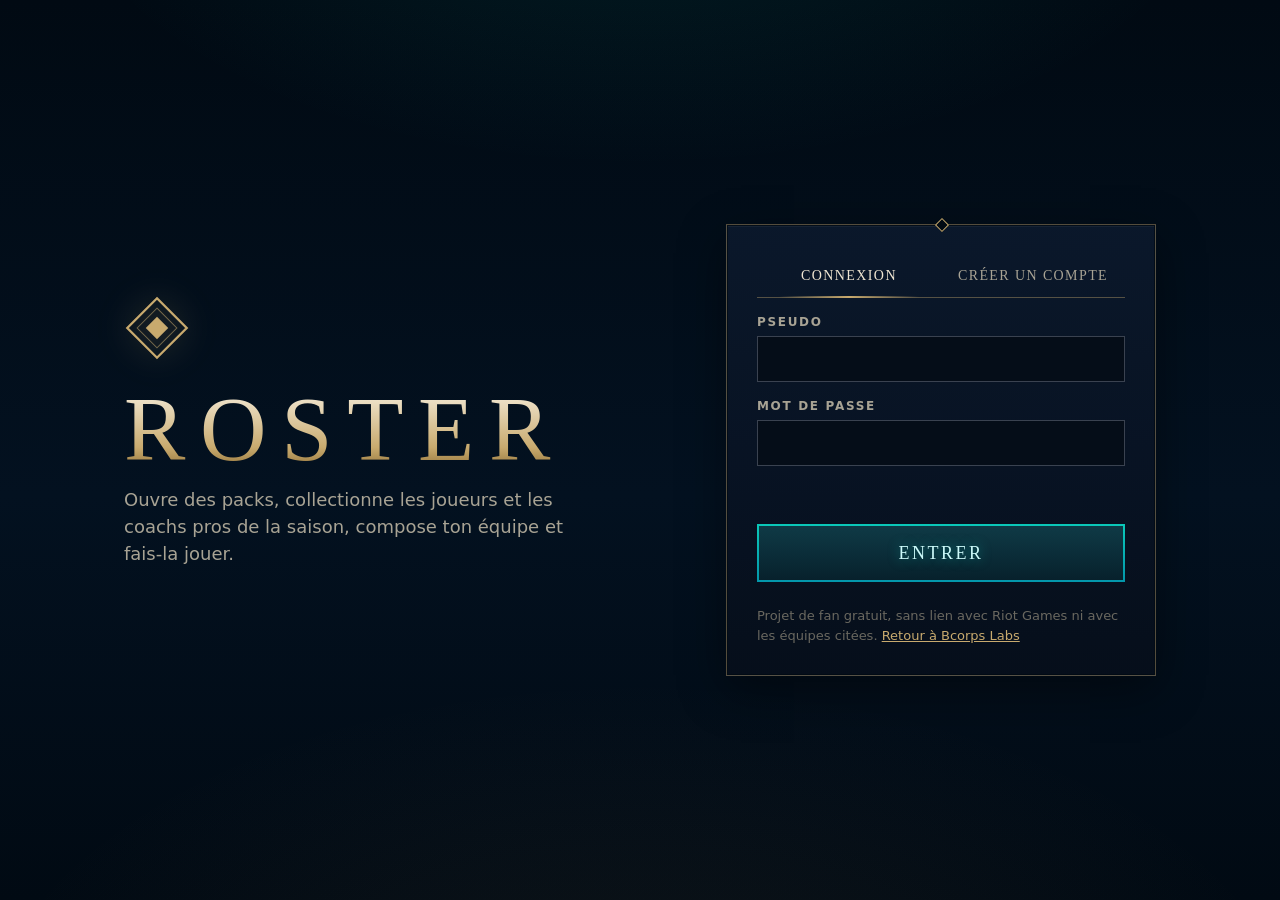
==== jeux/roster/index.html @ f1908ef1 "Roster : cartes - portraits recadrés (toutes les têtes à la même taille), blason en relief sur l'édi" ====
<!doctype html>
<html lang="fr">
<head>
<meta charset="utf-8">
<meta name="viewport" content="width=device-width, initial-scale=1, viewport-fit=cover">
<meta name="theme-color" content="#010a13">
<meta name="color-scheme" content="dark">
<!-- la page ne charge de code que depuis ce site, et ne parle qu'au serveur du jeu (même adresse que dans js/config.js) -->
<meta http-equiv="Content-Security-Policy" content="default-src 'self'; script-src 'self'; style-src 'self' 'unsafe-inline' https://fonts.googleapis.com; font-src https://fonts.gstatic.com; img-src 'self' data: https://ddragon.leagueoflegends.com https://static.wikia.nocookie.net; connect-src 'self' https://jeu-cartes.jeu-cartes-serveur.workers.dev http://127.0.0.1:8787; frame-src https://www.youtube-nocookie.com; base-uri 'none'; form-action 'none'">
<title>Roster · Bcorps Labs</title>
<meta name="description" content="Jeu de cartes e-sport : ouvre des packs, collectionne les joueurs pros de la saison et fais-les s'affronter.">
<link rel="icon" href="data:image/svg+xml,%3Csvg xmlns='http://www.w3.org/2000/svg' viewBox='0 0 100 100'%3E%3Crect width='100' height='100' fill='%23010a13'/%3E%3Cpath d='M50 9 91 50 50 91 9 50Z' fill='none' stroke='%23c8aa6e' stroke-width='6'/%3E%3Cpath d='M50 33 67 50 50 67 33 50Z' fill='%230ac8b9'/%3E%3C/svg%3E">
<link rel="apple-touch-icon" href="../../img/icon-180.png">
<link rel="preconnect" href="https://fonts.googleapis.com">
<link rel="preconnect" href="https://fonts.gstatic.com" crossorigin>
<link rel="preconnect" href="https://static.wikia.nocookie.net">
<link rel="stylesheet" href="https://fonts.googleapis.com/css2?family=Marcellus&family=Source+Sans+3:wght@400;600;700&display=swap">
<link rel="stylesheet" href="style.css">
<link rel="stylesheet" href="pack.css">
<link rel="stylesheet" href="combat.css">
<link rel="stylesheet" href="social.css">
</head>
<body class="fx">

<!-- dessins réutilisés partout : emblème, pictogrammes, silhouette des cartes sans photo -->
<svg width="0" height="0" style="position:absolute" aria-hidden="true">
  <!-- dorure du sachet de cartes (repère du dessin : 250 × 380) -->
  <defs><linearGradient id="pkGold" gradientUnits="userSpaceOnUse" x1="30" y1="40" x2="220" y2="340"><stop offset="0" stop-color="#fff3d6"/><stop offset=".3" stop-color="#d6b877"/><stop offset=".55" stop-color="#8f6c2e"/><stop offset=".78" stop-color="#cfb06c"/><stop offset="1" stop-color="#f6e7b8"/></linearGradient></defs>
  <!-- dorure du dos des cartes (repère du dessin : 100 × 140) -->
  <defs><linearGradient id="cardGold" gradientUnits="userSpaceOnUse" x1="8" y1="6" x2="92" y2="134"><stop offset="0" stop-color="#fff3d6"/><stop offset=".28" stop-color="#d6b877"/><stop offset=".52" stop-color="#8f6c2e"/><stop offset=".76" stop-color="#cfb06c"/><stop offset="1" stop-color="#f6e7b8"/></linearGradient></defs>
  <!-- full art : l'illustration du champion fétiche sculptée en bas-relief (ses parties claires ressortent, la lumière vient d'en haut à gauche) -->
  <defs><filter id="basRelief" x="0" y="0" width="100%" height="100%" color-interpolation-filters="sRGB">
    <feColorMatrix in="SourceGraphic" type="saturate" values="0" result="grey"/>
    <feColorMatrix in="SourceGraphic" type="luminanceToAlpha" result="h"/><feGaussianBlur in="h" stdDeviation="1.9" result="hb"/>
    <feDiffuseLighting in="hb" surfaceScale="8" diffuseConstant="1.2" lighting-color="#ffffff" result="lit"><feDistantLight azimuth="225" elevation="40"/></feDiffuseLighting>
    <feBlend in="lit" in2="grey" mode="multiply" result="carved"/>
    <feSpecularLighting in="hb" surfaceScale="8" specularConstant=".6" specularExponent="24" lighting-color="#ffffff" result="spec"><feDistantLight azimuth="225" elevation="40"/></feSpecularLighting>
    <feComposite in="carved" in2="spec" operator="arithmetic" k1="0" k2="1.2" k3="1" k4="-0.05"/>
  </filter></defs>
  <!-- le dos des cartes : la table du cristal, et le halo derrière lui -->
  <defs><radialGradient id="backGem" cx=".42" cy=".34" r=".8"><stop offset="0" stop-color="#ffffff"/><stop offset=".35" stop-color="#c9f6ff"/><stop offset="1" stop-color="#2f9fd6"/></radialGradient>
  <radialGradient id="backHalo"><stop offset="0" stop-color="#3fb6e6" stop-opacity=".34"/><stop offset=".45" stop-color="#2a7fc0" stop-opacity=".14"/><stop offset="1" stop-color="#2a7fc0" stop-opacity="0"/></radialGradient></defs>
  <symbol id="mark" viewBox="0 0 100 100">
    <path d="M50 5 95 50 50 95 5 50Z" fill="none" stroke="currentColor" stroke-width="3.5" stroke-linejoin="miter"/>
    <path d="M50 20 80 50 50 80 20 50Z" fill="none" stroke="currentColor" stroke-width="1.6" stroke-linejoin="miter" opacity=".55"/>
    <path d="M50 33 67 50 50 67 33 50Z" fill="currentColor" stroke="none"/>
  </symbol>
  <!-- un trophée, pour les titres mondiaux écrits sur une carte légendaire -->
  <symbol id="i-cup" viewBox="0 0 24 24"><path fill="currentColor" stroke="none" d="M7 3h10v2h3v3a4 4 0 0 1-3.6 4A5 5 0 0 1 13 14.9V18h3v3H8v-3h3v-3.1A5 5 0 0 1 7.6 12 4 4 0 0 1 4 8V5h3zm0 4H6v1a2 2 0 0 0 1.1 1.8C7 9.2 7 8.6 7 8zm10 0v1c0 .6 0 1.2-.1 1.8A2 2 0 0 0 18 8V7z"/></symbol>
  <symbol id="silhouette" viewBox="0 0 100 100">
    <circle cx="50" cy="33" r="17"/>
    <path d="M13 97c0-23 14-35 37-35s37 12 37 35"/>
  </symbol>
  <symbol id="i-pack" viewBox="0 0 24 24"><path d="M7 3h10v18H7zM7 7h10M12 10.5l2.5 2.5-2.5 2.5-2.5-2.5z"/></symbol>
  <symbol id="i-cards" viewBox="0 0 24 24"><path d="M8 4h11v15H8zM5 7v13h11"/></symbol>
  <symbol id="i-board" viewBox="0 0 24 24"><path d="M4 20v-8h5v8M9.5 20V5h5v15M15 20v-5h5v5M3 20h18"/></symbol>
  <symbol id="i-user" viewBox="0 0 24 24"><circle cx="12" cy="8" r="4"/><path d="M4 21c0-4.4 3.6-7 8-7s8 2.6 8 7"/></symbol>
  <symbol id="i-close" viewBox="0 0 24 24"><path d="M5 5l14 14M19 5L5 19"/></symbol>
  <symbol id="i-play" viewBox="0 0 24 24"><path d="M4 4l11 11M15 15l1.5 4.5M15 15l4.5 1.5M20 4L9 15M9 15l-1.5 4.5M9 15l-4.5 1.5"/></symbol>
  <symbol id="i-sound" viewBox="0 0 24 24"><path d="M4 9v6h4l5 4V5L8 9zM16.5 8.5a5 5 0 0 1 0 7M19 6a8.5 8.5 0 0 1 0 12"/></symbol>
  <symbol id="i-mute" viewBox="0 0 24 24"><path d="M4 9v6h4l5 4V5L8 9zM17 9.5l5 5M22 9.5l-5 5"/></symbol>
  <symbol id="i-pause" viewBox="0 0 24 24"><path d="M8.5 5v14M15.5 5v14"/></symbol>
  <symbol id="i-go" viewBox="0 0 24 24"><path d="M7.5 5l11 7-11 7z"/></symbol>
  <symbol id="i-coin" viewBox="0 0 24 24"><circle cx="12" cy="12" r="8.5"/><path d="M12 7.5 16.5 12 12 16.5 7.5 12z"/></symbol>
  <symbol id="i-tower" viewBox="0 0 24 24"><path d="M7 21h10M9 21V10.5L7.5 9V4.5h2.2v2h1.4v-2h1.8v2h1.4v-2h2.2V9L15 10.5V21"/></symbol>
  <symbol id="i-drake" viewBox="0 0 24 24"><path d="M12 3c.6 3.2 4.8 5.2 4.8 9.6a4.8 4.8 0 0 1-9.6 0c0-1.8.8-3.2 1.9-4.2.1 1.6.8 2.6 1.9 2.9C10.6 8.6 10.9 5.6 12 3z"/></symbol>
  <symbol id="i-baron" viewBox="0 0 24 24"><path d="M4.5 18.5h15M5.5 18.5 4 8l5 4 3-7 3 7 5-4-1.5 10.5"/></symbol>
  <!-- les larves du Néant et le Héraut de la Faille, qui précèdent le Baron dans sa fosse -->
  <symbol id="i-grubs" viewBox="0 0 24 24"><path d="M12 4.2c1.8 0 2.9 1.5 2.9 3.2s-1.1 3.2-2.9 3.2-2.9-1.5-2.9-3.2S10.2 4.2 12 4.2zM6.6 12.8c1.7 0 2.8 1.4 2.8 3.1S8.3 19 6.6 19s-2.8-1.4-2.8-3.1 1.1-3.1 2.8-3.1zM17.4 12.8c1.7 0 2.8 1.4 2.8 3.1S19.1 19 17.4 19s-2.8-1.4-2.8-3.1 1.1-3.1 2.8-3.1z"/></symbol>
  <symbol id="i-herald" viewBox="0 0 24 24"><path d="M3 12c2.6-4.6 5.7-6.6 9-6.6s6.4 2 9 6.6c-2.6 4.6-5.7 6.6-9 6.6S5.600 16.600 3 12z"/><path d="M12 8.600v6.800"/><circle cx="12" cy="12" r="3.400"/></symbol>
  <!-- sous la réaction d'un fan : un cœur, un partage -->
  <symbol id="i-heart" viewBox="0 0 24 24"><path d="M12 20 4.700 12.900a4.600 4.600 0 0 1 6.500-6.500l.8.8.8-.8a4.600 4.600 0 0 1 6.500 6.500z"/></symbol>
  <symbol id="i-repost" viewBox="0 0 24 24"><path d="M6.500 16V8.500h9M13 5.500l3 3-3 3M17.500 8v7.500h-9M11 18.500l-3-3 3-3"/></symbol>
  <!-- la musique de fond -->
  <symbol id="i-note" viewBox="0 0 24 24"><path d="M9 18V6l10-2v11.500"/><circle cx="6.700" cy="18" r="2.400"/><circle cx="16.700" cy="15.500" r="2.400"/></symbol>
  <symbol id="i-market" viewBox="0 0 24 24"><path d="M3.5 12.5V4.5h8l9 9-8 8z"/><circle cx="8" cy="9" r="1.4"/></symbol>
  <symbol id="i-friends" viewBox="0 0 24 24"><circle cx="9" cy="8.5" r="3.5"/><path d="M2.5 20.5c0-3.7 2.9-6 6.5-6s6.5 2.3 6.5 6"/><circle cx="17.2" cy="9.3" r="2.6"/><path d="M17.6 14.6c2.4.4 4 2.2 4 4.9"/></symbol>
</svg>

<div id="app"><div class="center"><div><div class="spin"></div>Chargement…</div></div></div>
<div id="toasts" aria-live="polite"></div>
<noscript><p style="padding:24px;text-align:center">Ce jeu a besoin de JavaScript pour fonctionner.</p></noscript>
<script type="module" src="js/app.js"></script>
</body>
</html>
---- jeux/roster/style.css ----
/* Roster — jeu de cartes e-sport.
   Habillage dans l'esprit de League of Legends : bleu nuit, filets dorés, turquoise « hextech », titres élégants, textes lisibles. */
:root{
  --bg:#010a13; --bg2:#04121f; --panel:#091428; --panel2:#0b1c33; --raise:#102a43;
  --ink:#f0e6d2; --mut:#a8a394; --faint:#6a6860;
  --gold:#c8aa6e; --gold-hi:#f0e6d2; --gold-lo:#785a28; --gold-mid:#c89b3c;
  --blue:#0ac8b9; --blue-hi:#cdfafa; --blue-lo:#0397ab; --blue-deep:#0a323c;
  --line:rgba(200,170,110,.16); --line2:rgba(200,170,110,.4);
  --alert:#f0566b; --ok:#3ddc97;
  --title:"Marcellus","Palatino Linotype","Book Antiqua",Georgia,serif;
  --text:"Source Sans 3","Segoe UI",system-ui,sans-serif;
  /* les cinq rangs : bronze, argent, or, hextech, prismatique */
  --t1:#b08660; --t2:#b7c3cf; --t3:#d9b45a; --t4:#27d3c4; --t5:#ffe7a8;
  --top:60px; --tabs:62px;
  color-scheme:dark;
}
@property --spin{syntax:"<angle>";inherits:false;initial-value:0deg}
*{box-sizing:border-box}
[hidden]{display:none!important}
html{background:var(--bg);-webkit-text-size-adjust:100%;overflow-x:hidden}
body{margin:0;min-height:100dvh;color:var(--ink);font:16px/1.5 var(--text);-webkit-font-smoothing:antialiased;-webkit-tap-highlight-color:transparent;
  background:
    radial-gradient(900px 480px at 50% -150px,rgba(10,200,185,.11),transparent 66%),
    radial-gradient(1100px 620px at 50% 118%,rgba(200,170,110,.07),transparent 62%),
    linear-gradient(#010a13,#031120 55%,#010a13);
  background-attachment:fixed}
svg{flex:none;fill:none;stroke:currentColor;stroke-width:1.5;stroke-linecap:round;stroke-linejoin:round}
svg.ic{width:20px;height:20px}
button,input,select{font:inherit;color:inherit}
button{cursor:pointer}
a{color:var(--gold)}
h1,h2,h3,p{margin:0}
::placeholder{color:var(--faint)}
::selection{background:rgba(10,200,185,.35)}
*{scrollbar-width:thin;scrollbar-color:rgba(200,170,110,.35) transparent}
:focus-visible{outline:1px solid var(--blue);outline-offset:3px}
.label{font:600 12px/1.2 var(--text);letter-spacing:.14em;text-transform:uppercase;color:var(--mut)}
.spacer{flex:1}
.num{font-variant-numeric:tabular-nums}

/* ---------- boutons ---------- */
.btn{display:inline-flex;align-items:center;justify-content:center;gap:10px;height:42px;padding:0 22px;border:1px solid;border-image:linear-gradient(#c8aa6e,#785a28) 1;
  background:#161b22;color:#cdbe91;font:400 14px/1 var(--title);letter-spacing:.1em;text-transform:uppercase;text-decoration:none;white-space:nowrap;
  transition:color .15s,background .15s,box-shadow .15s}
.btn:hover{color:var(--gold-hi);border-image:linear-gradient(#f0e6d2,#c8aa6e) 1;background:linear-gradient(#1e2328,#383222);box-shadow:0 0 16px rgba(200,170,110,.2)}
.btn:active{transform:translateY(1px) scale(.985)}
body.fx .btn{transition:color .15s,background .15s,box-shadow .15s,transform .12s cubic-bezier(.2,.8,.3,1.3)}
body.fx .btn.primary:not([disabled]):hover{transform:translateY(-1px)}
body.fx .btn.primary:not([disabled]):active{transform:translateY(1px) scale(.985)}
.btn.primary{border:2px solid;border-image:linear-gradient(#0ac8b9,#0397ab) 1;background:linear-gradient(#0f3a46,#07212c);color:var(--blue-hi);text-shadow:0 0 12px rgba(10,200,185,.55)}
.btn.primary:hover{border-image:linear-gradient(#cdfafa,#0ac8b9) 1;background:linear-gradient(#14505f,#0a2c3a);color:#fff;box-shadow:0 0 24px rgba(10,200,185,.4)}
.btn.big{height:58px;padding:0 44px;font-size:18px;letter-spacing:.14em}
.btn.danger:hover{border-image:linear-gradient(#f0566b,#7a1f2c) 1;color:#ffc9d1;background:linear-gradient(#1e2328,#3a1c22);box-shadow:none}
.btn[disabled]{opacity:.45;pointer-events:none}

/* ---------- panneaux : fond bleu nuit, filet doré, petit losange en haut ---------- */
.panel{position:relative;padding:24px;background:linear-gradient(180deg,rgba(11,24,44,.95),rgba(6,14,27,.95));border:1px solid var(--line2);
  box-shadow:0 14px 44px rgba(0,0,0,.4),inset 0 0 0 1px rgba(1,10,19,.85),inset 0 1px 0 1px rgba(240,230,210,.05)}
.panel::before{content:"";position:absolute;top:-5px;left:50%;width:8px;height:8px;margin-left:-4px;transform:rotate(45deg);background:var(--bg);border:1px solid var(--gold)}

/* ---------- ossature ---------- */
#app{min-height:100dvh;display:flex;flex-direction:column}
.top{position:sticky;top:0;z-index:20;display:flex;align-items:center;gap:26px;height:var(--top);padding:0 max(22px,env(safe-area-inset-left));background:rgba(1,10,19,.95)}
.top::after{content:"";position:absolute;left:0;right:0;bottom:0;height:1px;background:linear-gradient(90deg,transparent,var(--gold-lo) 18%,var(--gold) 50%,var(--gold-lo) 82%,transparent)}
.brand{display:flex;align-items:center;gap:12px;text-decoration:none;font:400 23px/1 var(--title);letter-spacing:.22em;text-transform:uppercase;
  background:linear-gradient(#f0e6d2,#c8aa6e);-webkit-background-clip:text;background-clip:text;color:transparent}
.brand svg{width:28px;height:28px;color:var(--gold)}
.brand small{align-self:flex-end;padding-bottom:3px;font:600 11px/1 var(--text);letter-spacing:.16em;color:var(--faint);-webkit-text-fill-color:var(--faint)}
.nav{display:flex;gap:2px}
.nav a,.tabs a{position:relative;display:flex;align-items:center;gap:8px;color:var(--mut);text-decoration:none;font:400 15px/1 var(--title);letter-spacing:.1em;text-transform:uppercase;transition:color .15s}
.nav a{height:var(--top);padding:0 16px}
.nav a:hover{color:var(--gold-hi)}
.nav a.on{color:var(--gold-hi)}
.nav a.on::after{content:"";position:absolute;left:50%;bottom:-4px;width:8px;height:8px;margin-left:-4px;transform:rotate(45deg);background:var(--gold);box-shadow:0 0 10px var(--gold);z-index:1}
/* les menus vivent un peu : un filet se déploie sous l'onglet qu'on survole, le losange de l'onglet choisi vient s'y poser */
.nav a::before{content:"";position:absolute;left:16px;right:16px;bottom:17px;height:1px;background:linear-gradient(90deg,transparent,var(--gold),transparent);opacity:0;transform:scaleX(.2);transition:transform .28s cubic-bezier(.2,.75,.25,1),opacity .28s}
.nav a:hover::before,.nav a.on::before{opacity:.75;transform:none}
@keyframes navDot{from{opacity:0;transform:translateY(-9px) rotate(45deg) scale(.3)}}
body.fx .nav a.on::after{animation:navDot .36s cubic-bezier(.2,.8,.3,1.25)}
/* le passage d'une page à l'autre : l'ancienne s'efface, les blocs de la nouvelle arrivent l'un après l'autre, du côté de son onglet */
@keyframes pageOut{to{opacity:0}}
@keyframes pageIn{from{opacity:0;transform:translate3d(calc(var(--dir,0) * 30px),8px,0)}}
body.fx .main.page-out{animation:pageOut .12s ease-in forwards}
body.fx .main.page-in>*{animation:pageIn .44s cubic-bezier(.2,.75,.25,1) backwards}
body.fx .main.page-in>*:nth-child(2){animation-delay:.05s}
body.fx .main.page-in>*:nth-child(3){animation-delay:.1s}
body.fx .main.page-in>*:nth-child(4){animation-delay:.15s}
body.fx .main.page-in>*:nth-child(n+5){animation-delay:.2s}
/* le bouton de la musique de fond : barré quand elle est coupée */
.tune{position:relative;display:grid;place-items:center;width:34px;height:34px;margin:0 -8px;padding:0;border:0;background:none;color:var(--gold);cursor:pointer}
.tune:hover{color:var(--gold-hi)}
.tune svg{width:19px;height:19px}
.tune.off{color:var(--faint)}
.tune.off::after{content:"";position:absolute;left:7px;right:7px;top:50%;height:1.5px;background:currentColor;transform:rotate(-38deg)}
.tune.open{color:var(--gold-hi)}
/* le réglage du son : un petit panneau, deux curseurs (musique, effets) */
.vol{position:fixed;z-index:200;display:grid;gap:16px;padding:16px 16px 18px;border:1px solid var(--gold-lo);background:linear-gradient(#0b1626,#060d18);box-shadow:0 14px 40px rgba(0,0,0,.7);animation:fade .15s}
.vol-row{display:grid;grid-template-columns:30px 1fr auto;align-items:center;gap:4px 10px}
.vol-row>button{display:grid;place-items:center;width:30px;height:30px;padding:0;border:1px solid var(--line2);background:#050d18;color:var(--gold);cursor:pointer}
.vol-row>button:hover{color:var(--gold-hi);border-color:var(--gold-lo)}
.vol-row>button svg{width:17px;height:17px}
.vol-row>span{font:600 12.5px/1 var(--text);letter-spacing:.12em;text-transform:uppercase;color:var(--ink)}
.vol-row>output{min-width:44px;text-align:right;font:600 13px/1 var(--text);color:var(--gold-hi);font-variant-numeric:tabular-nums}
.vol-row>input{grid-column:1/-1;width:100%;height:26px;margin:0;background:none;cursor:pointer;-webkit-appearance:none;appearance:none;touch-action:pan-y}
.vol-row>input::-webkit-slider-runnable-track{height:4px;background:linear-gradient(90deg,var(--gold) var(--v,50%),#26303f var(--v,50%))}
.vol-row>input::-moz-range-track{height:4px;background:linear-gradient(90deg,var(--gold) var(--v,50%),#26303f var(--v,50%))}
.vol-row>input::-webkit-slider-thumb{-webkit-appearance:none;width:16px;height:16px;margin-top:-6px;border:1px solid var(--gold-hi);background:#0b1626;transform:rotate(45deg);box-shadow:0 0 10px rgba(200,170,110,.45)}
.vol-row>input::-moz-range-thumb{width:14px;height:14px;border:1px solid var(--gold-hi);border-radius:0;background:#0b1626;transform:rotate(45deg);box-shadow:0 0 10px rgba(200,170,110,.45)}
.vol-row>input:focus-visible{outline:1px solid var(--blue);outline-offset:3px}
.vol-row.off>span,.vol-row.off>output{color:var(--faint)}
.vol-row.off>button{color:var(--faint)}
.vol-row.off>input{opacity:.45}
.who{display:flex;align-items:center;gap:9px;color:var(--mut);text-decoration:none;font:600 15px/1 var(--text)}
.who svg{color:var(--gold)}
.who:hover{color:var(--gold-hi)}
.main{flex:1;width:100%;max-width:1200px;margin:0 auto;padding:34px 24px 70px;overflow-x:clip}
.tabs{display:none}
.eyebrow{font:600 13px/1.2 var(--text);letter-spacing:.18em;text-transform:uppercase;color:var(--blue)}
.h1{font:400 38px/1.1 var(--title);letter-spacing:.05em;text-transform:uppercase;color:var(--gold-hi)}
.h2{display:flex;align-items:center;gap:14px;margin:0 0 18px;font:400 16px/1 var(--title);letter-spacing:.16em;text-transform:uppercase;color:var(--gold)}
.h2::before{content:"";width:7px;height:7px;transform:rotate(45deg);background:var(--gold);flex:none}
.h2::after{content:"";flex:1;height:1px;background:linear-gradient(90deg,var(--line2),transparent)}
.lead{color:var(--mut);font-size:17px}
.center{display:grid;place-items:center;min-height:60dvh;text-align:center;color:var(--mut)}
.spin{width:38px;height:38px;margin:0 auto 16px;border:2px solid var(--line2);border-top-color:var(--gold);border-radius:50%;animation:turn .9s linear infinite}
@keyframes turn{to{transform:rotate(360deg)}}

/* ---------- la carte ---------- */
/* Une vraie carte à collectionner. Sa silhouette est un blason (coins du haut coupés, pointe en bas) ; son cadre, un métal épais doublé
   d'un filet et renforcé aux angles ; la note pend d'un fanion ; le joueur se tient devant l'illustration de son champion fétiche,
   teintée à la couleur de son rang ; son nom est gravé sur un bandeau.
   Les formes sont des masques (de petits dessins vectoriels), les matières des dégradés à la couleur du rang :
   --tc (la teinte), --hi (le reflet), --lo (l'ombre).
   Tout est dessiné en « cqw » (centièmes de la largeur de la carte) : la même carte sert de 60 à 400 pixels de large. */
.card{--tc:var(--t1);--hi:#f0d2b0;--lo:#4f3826;--flip:.7s;position:relative;width:var(--w,200px);aspect-ratio:5/7;flex:none;container-type:inline-size;perspective:1100px;
  -webkit-user-select:none;user-select:none;
  /* la silhouette ; le cadre (anneau de métal, filet intérieur, renforts des angles, clé de la pointe) ; la gorge sombre entre les deux */
  --shape:url("data:image/svg+xml,%3Csvg xmlns='http://www.w3.org/2000/svg' viewBox='0 0 100 140' preserveAspectRatio='none'%3E%3Cpath d='M8 0H92L100 8V131L50 140 0 131V8Z'/%3E%3C/svg%3E");
  --frame:url("data:image/svg+xml,%3Csvg xmlns='http://www.w3.org/2000/svg' viewBox='0 0 100 140' preserveAspectRatio='none'%3E%3Cg fill-rule='evenodd'%3E%3Cpath d='M8 0H92L100 8V131L50 140 0 131V8Z M8.29 .7H91.71L99.3 8.29V130.41L50 139.29 .7 130.41V8.29Z'/%3E%3Cpath fill-opacity='.8' d='M8.29 .7H91.71L99.3 8.29V130.41L50 139.29 .7 130.41V8.29Z M8.79 1.9H91.21L98.1 8.79V129.41L50 138.07 1.9 129.41V8.79Z'/%3E%3Cpath fill-opacity='.52' d='M8.79 1.9H91.21L98.1 8.79V129.41L50 138.07 1.9 129.41V8.79Z M9.08 2.6H90.92L97.4 9.08V128.83L50 137.36 2.6 128.83V9.08Z'/%3E%3Cpath fill-opacity='.9' d='M9.53 3.7H90.47L96.3 9.53V127.91L50 136.24 3.7 127.91V9.53Z M9.74 4.2H90.26L95.8 9.74V127.49L50 135.73 4.2 127.49V9.74Z'/%3E%3C/g%3E%3Cpath d='M2.6 9.08 9.08 2.6H15.5L2.6 15.5Z M97.4 9.08 90.92 2.6H84.5L97.4 15.5Z M50 127.2 54.6 132 50 136.8 45.4 132Z M2.6 66H4.6V76H2.6Z M95.4 66H97.4V76H95.4Z'/%3E%3C/svg%3E");
  --groove:url("data:image/svg+xml,%3Csvg xmlns='http://www.w3.org/2000/svg' viewBox='0 0 100 140' preserveAspectRatio='none'%3E%3Cpath fill-rule='evenodd' d='M9.08 2.6H90.92L97.4 9.08V128.83L50 137.36 2.6 128.83V9.08Z M9.53 3.7H90.47L96.3 9.53V127.91L50 136.24 3.7 127.91V9.53Z'/%3E%3C/svg%3E");
  --hex:url("data:image/svg+xml,%3Csvg xmlns='http://www.w3.org/2000/svg' viewBox='0 0 17.32 30'%3E%3Cpath d='M8.66 0 17.32 5v10L8.66 20 0 15V5zM8.66 20v10' fill='none' stroke='%23fff' stroke-opacity='.55' stroke-width='.45'/%3E%3C/svg%3E")}
.card.t2{--tc:var(--t2);--hi:#f4f8fb;--lo:#4d5863}
.card.t3{--tc:var(--t3);--hi:#fff0c2;--lo:#7a561a}
.card.t4{--tc:var(--t4);--hi:#d6fffa;--lo:#0a5563}
.card.t5{--tc:var(--t5);--hi:#ffffff;--lo:#3fbfdd}
.card-in{position:absolute;inset:0;transform-style:preserve-3d;transition:transform var(--flip) cubic-bezier(.2,.75,.2,1)}
.card.is-back .card-in{transform:rotateY(180deg)}
.card-face{position:absolute;inset:0;overflow:hidden;backface-visibility:hidden;-webkit-backface-visibility:hidden;background:#060d18;
  -webkit-mask:var(--shape) center/100% 100% no-repeat;mask:var(--shape) center/100% 100% no-repeat;
  /* à mi-retournement, la face qui ne doit plus se voir est masquée pour de bon (certains navigateurs montrent sinon l'envers) */
  transition:visibility 0s calc(var(--flip) / 2)}
.card.is-back .card-front,.card:not(.is-back) .card-back{visibility:hidden}
.card-back{transform:rotateY(180deg)}
/* le décor : une nuit teintée par le rang, deux faisceaux de scène qui se croisent, une lueur d'horizon derrière les épaules */
.card-bg{position:absolute;inset:0;background:
  linear-gradient(113deg,rgba(0,0,0,0) 31%,color-mix(in srgb,var(--tc) 17%,transparent) 43%,rgba(0,0,0,0) 56%),
  linear-gradient(-113deg,rgba(0,0,0,0) 26%,color-mix(in srgb,var(--tc) 13%,transparent) 40%,rgba(0,0,0,0) 54%),
  radial-gradient(100% 30% at 56% 60%,color-mix(in srgb,var(--tc) 32%,transparent),rgba(0,0,0,0) 74%),
  linear-gradient(180deg,color-mix(in srgb,var(--tc) 26%,#0a1220) 0%,#0a1524 40%,#050b15 100%)}
/* une maille hexagonale, à peine visible, qui se perd vers les bords */
.card-bg::after{content:"";position:absolute;inset:0;opacity:.5;background:var(--hex) 0 0/12cqw 20.78cqw;
  -webkit-mask-image:radial-gradient(90% 62% at 58% 30%,#000 0,rgba(0,0,0,0) 80%);mask-image:radial-gradient(90% 62% at 58% 30%,#000 0,rgba(0,0,0,0) 80%)}
/* l'illustration du champion fétiche du joueur : en monochrome, elle prend la teinte du décor */
.card-art{position:absolute;top:0;left:0;width:100%;height:72%;object-fit:cover;object-position:50% 14%;opacity:.5;filter:grayscale(1) contrast(1.2);mix-blend-mode:luminosity;
  -webkit-mask-image:linear-gradient(to bottom,#000 52%,rgba(0,0,0,0) 97%);mask-image:linear-gradient(to bottom,#000 52%,rgba(0,0,0,0) 97%)}
/* le sigle de l'équipe, en grand et en creux (seulement quand il n'y a pas d'illustration : les coachs) */
.card-wm{position:absolute;top:17%;left:8%;right:-8%;text-align:center;font:400 42cqw/1 var(--title);letter-spacing:-.02em;color:transparent;-webkit-text-stroke:.3cqw color-mix(in srgb,var(--tc) 34%,transparent);white-space:nowrap;pointer-events:none}
.card-art~.card-wm{display:none}
/* le joueur : un liseré de lumière à la couleur du rang, et son ombre portée sur le décor */
.card-photo{position:absolute;top:3.2%;left:9%;width:100%;height:64%;object-fit:cover;object-position:50% 0;
  filter:drop-shadow(0 0 1.3cqw color-mix(in srgb,var(--tc) 42%,transparent)) drop-shadow(-1.4cqw 1.8cqw 2.2cqw rgba(0,0,0,.5));
  -webkit-mask-image:linear-gradient(to bottom,#000 72%,rgba(0,0,0,0) 99%);mask-image:linear-gradient(to bottom,#000 72%,rgba(0,0,0,0) 99%)}
.card-ph{position:absolute;top:11%;left:21%;width:74%;height:54%;color:var(--tc);opacity:.34;stroke-width:1.2}
/* Le portrait est posé dans un cadre qui couvre la carte. Quand on connaît son cadrage (frames.js), il y prend la place et la taille qui
   donnent à toutes les têtes la même largeur, et se fond en bas là où l'habillage le prévoit (--f0, --f1 : parts de la hauteur). */
.card-pic{position:absolute;inset:0;pointer-events:none}
.card-pic.framed{overflow:hidden;-webkit-mask-image:linear-gradient(to bottom,#000 var(--f0),rgba(0,0,0,0) var(--f1));mask-image:linear-gradient(to bottom,#000 var(--f0),rgba(0,0,0,0) var(--f1))}
.card .card-pic.framed .card-photo{object-fit:fill;-webkit-mask-image:none;mask-image:none}
/* des épaules coupées net par le bord de la photo, quand ce bord tombe dans la carte : il se fond */
.card .card-pic.framed .card-photo.fl{-webkit-mask-image:linear-gradient(to right,rgba(0,0,0,0) 0,#000 16%);mask-image:linear-gradient(to right,rgba(0,0,0,0) 0,#000 16%)}
.card .card-pic.framed .card-photo.fr{-webkit-mask-image:linear-gradient(to left,rgba(0,0,0,0) 0,#000 16%);mask-image:linear-gradient(to left,rgba(0,0,0,0) 0,#000 16%)}
.card .card-pic.framed .card-photo.fl.fr{-webkit-mask-image:linear-gradient(to right,rgba(0,0,0,0) 0,#000 16%,#000 84%,rgba(0,0,0,0) 100%);mask-image:linear-gradient(to right,rgba(0,0,0,0) 0,#000 16%,#000 84%,rgba(0,0,0,0) 100%)}
/* le bas de la carte s'assombrit pour porter le nom ; les bords se referment en vignette */
.card-shade{position:absolute;inset:0;background:
  linear-gradient(to top,#050b15 0,#050b15 31%,rgba(5,11,21,.88) 38%,rgba(5,11,21,.36) 47%,rgba(5,11,21,0) 57%),
  radial-gradient(125% 92% at 52% 38%,rgba(0,0,0,0) 56%,rgba(2,5,10,.6) 100%)}
/* le fanion : la note, le poste, le drapeau et la ligue, sur une bannière qui pend du cadre */
.card-side{position:absolute;z-index:1;top:3.4cqw;left:6.6cqw;width:20cqw;padding:3.4cqw 0 6.6cqw;display:flex;flex-direction:column;align-items:center;gap:1.6cqw}
.card-side::before,.card-side::after{content:"";position:absolute;z-index:-1;inset:0;clip-path:polygon(0 0,100% 0,100% calc(100% - 5.2cqw),50% 100%,0 calc(100% - 5.2cqw))}
.card-side::before{z-index:-2;inset:0 -.42cqw -.56cqw;background:linear-gradient(180deg,var(--tc),var(--lo) 55%,var(--tc))}
.card-side::after{background:linear-gradient(180deg,rgba(3,8,16,.95),rgba(4,10,20,.8))}
.card-ovr{font:400 19cqw/.88 var(--title);background:linear-gradient(var(--hi),var(--tc) 78%);-webkit-background-clip:text;background-clip:text;color:transparent;
  filter:drop-shadow(0 .5cqw 1.2cqw rgba(0,0,0,.75))}
.card-role{font:700 5cqw/1 var(--text);letter-spacing:.1em;color:var(--ink);text-shadow:0 .4cqw 1cqw #000}
.card-side i{width:10cqw;height:.3cqw;background:linear-gradient(90deg,transparent,var(--tc),transparent)}
.card-flag{display:block;width:11.2cqw;height:8.4cqw;object-fit:cover;box-shadow:0 0 0 .35cqw rgba(240,230,210,.35),0 .6cqw 1.8cqw rgba(0,0,0,.6)}
.card-league{font:700 4cqw/1 var(--text);letter-spacing:.1em;color:var(--tc);text-shadow:0 .4cqw 1cqw #000}
/* le logo du club, sous le drapeau (un fin halo clair garde lisibles les logos sombres) */
.card-club{display:block;width:11.6cqw;height:11.6cqw;object-fit:contain;filter:drop-shadow(0 0 .35cqw rgba(240,236,224,.5)) drop-shadow(0 .5cqw 1.2cqw rgba(0,0,0,.7))}
.card.missing .card-club{filter:grayscale(1) brightness(.7)}
/* Un blason en relief, en grand, derrière le joueur : la silhouette du logo (un masque) frappée dans le métal de la carte — un dégradé
   éclairé d'en haut à gauche, une arête claire d'un côté et une ombre de l'autre, un reflet qui suit la lumière (--hx, --hy).
   Édition KC : le blason de la Karmine, dans ses bleus. Full art d'un coach : celui de son équipe, à la couleur de son rang. */
.card-crest{position:absolute;top:3%;left:9%;width:82%;aspect-ratio:1;pointer-events:none;opacity:.9;
  transform:translate(calc((var(--hx) - 50%) * -.08),calc((var(--hy) - 50%) * -.05));
  filter:drop-shadow(-.4cqw -.45cqw .12cqw color-mix(in srgb,var(--hi) 80%,transparent)) drop-shadow(.6cqw .8cqw .5cqw rgba(1,4,14,.92)) drop-shadow(0 0 3.4cqw color-mix(in srgb,var(--tc) 50%,transparent))}
.card-crest::before,.card-crest::after{content:"";position:absolute;inset:0;-webkit-mask:var(--logo) center/contain no-repeat;mask:var(--logo) center/contain no-repeat}
.card-crest::before{background:linear-gradient(140deg,color-mix(in srgb,var(--tc) 78%,var(--hi)) 0%,color-mix(in srgb,var(--tc) 62%,var(--lo)) 24%,var(--lo) 52%,color-mix(in srgb,var(--lo) 72%,#01040e) 78%,color-mix(in srgb,var(--tc) 40%,var(--lo)) 100%)}
.card-crest::after{mix-blend-mode:screen;background:radial-gradient(circle at var(--hx) var(--hy),rgba(255,255,255,.9) 0,rgba(255,255,255,.32) 16%,rgba(255,255,255,0) 42%)}
.card.missing .card-crest{opacity:.3}
/* le logo d'une équipe, à côté de son nom (classeur, adversaires, match) */
.logo{flex:none;display:block;object-fit:contain;filter:drop-shadow(0 0 1px rgba(240,236,224,.45))}
.ros-name .logo{align-self:center;width:34px;height:34px}
/* le bandeau du nom, entre deux filets de métal ; dessous, l'équipe et les six statistiques */
.card-plate{position:absolute;left:0;right:0;bottom:0;padding:0 7cqw 14.2cqw;text-align:center}
.card-name{position:relative;margin:0 -2.4cqw;padding:1.9cqw 0 1.3cqw;font:400 min(11cqw,calc(82cqw / (var(--n) * .7)))/1.08 var(--title);letter-spacing:.05em;text-transform:uppercase;color:var(--gold-hi);white-space:nowrap;text-shadow:0 .5cqw 2cqw #000;
  background:linear-gradient(90deg,rgba(4,9,18,0),rgba(4,9,18,.84) 14%,rgba(4,9,18,.84) 86%,rgba(4,9,18,0))}
.card-name::before,.card-name::after{content:"";position:absolute;left:0;right:0;height:.34cqw;background:linear-gradient(90deg,rgba(0,0,0,0),var(--tc) 16%,var(--hi) 50%,var(--tc) 84%,rgba(0,0,0,0))}
.card-name::before{top:0}
.card-name::after{bottom:0}
.card-team{position:relative;margin-top:1.5cqw;padding-bottom:3.1cqw;font:600 4cqw/1.2 var(--text);letter-spacing:.14em;text-transform:uppercase;color:var(--tc);white-space:nowrap;overflow:hidden;text-overflow:ellipsis}
.card-team::before{content:"";position:absolute;left:10%;right:10%;bottom:1cqw;height:.3cqw;background:linear-gradient(90deg,transparent,color-mix(in srgb,var(--tc) 70%,transparent) 30%,color-mix(in srgb,var(--tc) 70%,transparent) 70%,transparent)}
.card-team::after{content:"";position:absolute;left:50%;bottom:0;width:2.2cqw;height:2.2cqw;margin-left:-1.1cqw;transform:rotate(45deg);background:var(--tc)}
.card-stats{display:grid;grid-template-columns:repeat(3,1fr);gap:1.6cqw 0;margin:0;padding:0;list-style:none}
.card-stats li{position:relative;display:flex;align-items:baseline;justify-content:center;gap:1.3cqw}
.card-stats li:not(:nth-child(3n+1))::before{content:"";position:absolute;left:0;top:12%;bottom:12%;width:.22cqw;background:color-mix(in srgb,var(--tc) 30%,transparent)}
.card-stats b{font:700 7cqw/1 var(--text);color:var(--ink);font-variant-numeric:tabular-nums}
.card-stats span{font:600 3.4cqw/1 var(--text);letter-spacing:.07em;color:#8f96a3}
/* le vernis : un reflet léger en haut à gauche sur toutes les cartes ; un trait de lumière pour les belles, des couleurs changeantes pour les MVP */
.card-holo{position:absolute;inset:0;pointer-events:none;mix-blend-mode:screen;opacity:.5;
  background:linear-gradient(128deg,rgba(255,255,255,.2) 0,rgba(255,255,255,.05) 16%,rgba(255,255,255,0) 30%)}
.card.t3 .card-holo,.card.t4 .card-holo{
  background:linear-gradient(112deg,transparent 34%,color-mix(in srgb,var(--tc) 45%,transparent) 47%,rgba(255,255,255,.42) 50%,color-mix(in srgb,var(--tc) 45%,transparent) 53%,transparent 66%) 130% 0/270% 100% no-repeat,
    linear-gradient(128deg,rgba(255,255,255,.2) 0,rgba(255,255,255,.05) 16%,rgba(255,255,255,0) 30%)}
.card.t5 .card-holo{opacity:.45;mix-blend-mode:soft-light;background:linear-gradient(112deg,#ffe7a8,#3fbfdd 28%,#ffffff 50%,#ffe7a8 72%,#3fbfdd) 0 0/300% 300%}
body.fx .card.t3 .card-holo,body.fx .card.t4 .card-holo{animation:sheen 6s ease-in-out infinite}
body.fx .card.t5 .card-holo{animation:prism 8s linear infinite}
@keyframes sheen{0%,58%{background-position:130% 0,0 0}88%,100%{background-position:-70% 0,0 0}}
@keyframes prism{0%{background-position:0 0}50%{background-position:100% 100%}100%{background-position:0 0}}
/* le cadre : la gorge sombre (::before), puis le métal brossé — anneau, filet, renforts des angles, clé de la pointe (::after) */
.card-frame{position:absolute;inset:0;pointer-events:none}
.card-frame::before,.card-frame::after{content:"";position:absolute;inset:0}
.card-frame::before{background:rgba(2,6,12,.92);-webkit-mask:var(--groove) center/100% 100% no-repeat;mask:var(--groove) center/100% 100% no-repeat}
.card-frame::after{-webkit-mask:var(--frame) center/100% 100% no-repeat;mask:var(--frame) center/100% 100% no-repeat;
  background:
    repeating-linear-gradient(98deg,rgba(255,255,255,.1) 0 .18cqw,rgba(255,255,255,0) .18cqw .56cqw),
    linear-gradient(152deg,var(--hi) 0%,var(--tc) 13%,var(--lo) 33%,var(--tc) 51%,var(--hi) 65%,var(--tc) 79%,var(--lo) 100%)}
/* (seulement sur la face : le dos d'une carte ne doit rien trahir de ce qu'elle est) */
.card.t5 .card-front .card-frame::after{background:conic-gradient(from var(--spin),#ffe7a8,#3fbfdd,#ffffff,#ffe7a8,#3fbfdd,#ffe7a8)}
body.fx .card.t5 .card-front .card-frame::after{animation:spin 7s linear infinite}
@keyframes spin{to{--spin:360deg}}
/* la gemme du rang, sertie en haut du cadre */
.card.is-back .card-gem{background:linear-gradient(135deg,#f0e6d2,#c8aa6e 55%,#785a28);box-shadow:0 0 0 .55cqw #060d18}
.card-gem{position:absolute;top:-2.3cqw;left:50%;width:6cqw;height:6cqw;margin-left:-3cqw;transform:rotate(45deg);pointer-events:none;transition:background 0s calc(var(--flip) / 2),box-shadow 0s calc(var(--flip) / 2);
  background:linear-gradient(135deg,var(--hi),var(--tc) 50%,var(--lo));box-shadow:0 0 0 .55cqw #060d18,0 0 3cqw color-mix(in srgb,var(--tc) 60%,transparent)}
/* sous le doigt ou la souris (fiche d'une carte, ouverture d'un pack), la carte prend du relief : le joueur glisse devant son décor,
   et un reflet suit le geste (--hx, --hy : la position de la lumière, donnée par tiltCard) */
.card.tilting .card-photo{transform:translate(calc((50% - var(--hx)) * .07),calc((50% - var(--hy)) * .04))}
.card.tilting .card-art{transform:translate(calc((var(--hx) - 50%) * .06),calc((var(--hy) - 50%) * .035)) scale(1.07)}
.card.tilting:not(.v-holo):not(.v-full):not(.v-kc):not(.v-legend) .card-holo{opacity:.34;mix-blend-mode:soft-light;animation:none;
  background:radial-gradient(circle at var(--hx) var(--hy),rgba(255,255,255,.85) 0,rgba(255,255,255,.22) 22%,rgba(255,255,255,0) 50%)}
/* cartes prestige (grands clubs, joueurs titrés) : une lumière fait lentement le tour du cadre, comme sur un bijou qu'on incline.
   Rien d'irisé, rien qui clignote : seulement de la lumière. Sans animation, elle reste posée sur le coin en haut à droite. */
.card-edge{position:absolute;inset:0;overflow:hidden;pointer-events:none;-webkit-mask:var(--frame) center/100% 100% no-repeat;mask:var(--frame) center/100% 100% no-repeat}
.card-edge::before{content:"";position:absolute;left:50%;top:50%;width:178cqw;height:178cqw;margin:-89cqw 0 0 -89cqw;transform:rotate(38deg);
  background:conic-gradient(from -50deg,rgba(255,255,255,0) 0,color-mix(in srgb,var(--hi) 40%,transparent) 7%,rgba(255,255,255,.96) 12.5%,rgba(255,255,255,.96) 14.5%,color-mix(in srgb,var(--hi) 40%,transparent) 20%,rgba(255,255,255,0) 27%,
    rgba(255,255,255,0) 54%,color-mix(in srgb,var(--hi) 30%,transparent) 63.5%,rgba(255,255,255,0) 73%)}
body.fx .card-edge::before{animation:edge 9s linear infinite}
@keyframes edge{from{transform:rotate(38deg)}to{transform:rotate(398deg)}}
/* joueurs titrés : derrière eux, de fins rayons tournent très lentement et une lueur respire */
.card-rays{--rx:58%;--ry:32%;position:absolute;inset:0;overflow:hidden;pointer-events:none}
.card.v-full .card-rays{--rx:50%;--ry:30%}
.card-rays::before{content:"";position:absolute;left:var(--rx);top:var(--ry);width:200cqw;height:200cqw;margin:-100cqw 0 0 -100cqw;
  background:repeating-conic-gradient(from 8deg,color-mix(in srgb,var(--tc) 12%,transparent) 0 3deg,rgba(0,0,0,0) 3deg 15deg);
  -webkit-mask-image:radial-gradient(circle,#000 0,rgba(0,0,0,0) 42%);mask-image:radial-gradient(circle,#000 0,rgba(0,0,0,0) 42%)}
.card-rays::after{content:"";position:absolute;inset:0;opacity:.5;
  background:radial-gradient(62% 40% at var(--rx) 30%,color-mix(in srgb,var(--hi) 28%,transparent),rgba(0,0,0,0) 72%)}
body.fx .card-rays::before{animation:turn 80s linear infinite}
body.fx .card-rays::after{animation:breathe 5.5s ease-in-out infinite alternate}
@keyframes breathe{from{opacity:.2}to{opacity:.85}}
.card.missing .card-edge,.card.missing .card-rays{display:none}
/* dos de la carte : le même blason, en dorure sur bleu nuit. Un fond guilloché (de fins cercles et de fins rayons autour du médaillon,
   comme sur un cadran), le médaillon gravé, le nom du jeu, et un reflet qui passe lentement sur l'ensemble. */
.card-back{background:
  radial-gradient(60% 42% at 50% 44.3%,rgba(7,16,29,0) 30%,rgba(5,11,22,.72) 100%),
  repeating-radial-gradient(circle at 50% 44.3%,rgba(214,184,119,.1) 0 .2cqw,rgba(0,0,0,0) .2cqw 1.7cqw),
  repeating-conic-gradient(from 0deg at 50% 44.3%,rgba(214,184,119,.075) 0 .9deg,rgba(0,0,0,0) .9deg 4.5deg),
  radial-gradient(72% 52% at 50% 44.3%,#1a4066,#0b1a2e 62%,#060d19 100%)}
.back-art{position:absolute;inset:0;width:100%;height:100%;overflow:visible;filter:drop-shadow(0 0 1.1cqw rgba(214,184,119,.4))}
.back-star{opacity:.55}
.back-laurel{opacity:.92}
/* le cristal luit doucement ; sa lueur prend la couleur d'une belle carte pendant l'ouverture d'un pack (pack.css) */
.back-gem{filter:drop-shadow(0 0 1.6cqw rgba(110,215,255,.75))}
body.fx .back-gem{animation:gem 4.2s ease-in-out infinite}
@keyframes gem{50%{filter:drop-shadow(0 0 2.8cqw rgba(140,228,255,.95)) brightness(1.18)}}
.back-sub{position:absolute;left:0;right:0;top:83.2%;text-align:center;font:600 2.7cqw/1 var(--text);letter-spacing:.44em;text-indent:.44em;text-transform:uppercase;color:rgba(214,184,119,.78)}
.card-back::after{content:"";position:absolute;inset:0;pointer-events:none;mix-blend-mode:screen;
  background:linear-gradient(112deg,rgba(255,255,255,0) 40%,rgba(255,236,190,.3) 50%,rgba(255,255,255,0) 60%) 130% 0/270% 100% no-repeat}
body.fx .card-back::after{animation:sheen 5.5s ease-in-out infinite}
.card-back .card-frame::after{background:
  repeating-linear-gradient(98deg,rgba(255,255,255,.1) 0 .18cqw,rgba(255,255,255,0) .18cqw .56cqw),
  linear-gradient(152deg,#f0e6d2 0%,#c8aa6e 13%,#785a28 33%,#c8aa6e 51%,#f0e6d2 65%,#c8aa6e 79%,#785a28 100%)}
.back-word{position:absolute;left:0;right:0;top:74.4%;text-align:center;font:400 8.8cqw/1 var(--title);letter-spacing:.34em;text-indent:.34em;text-transform:uppercase;
  background:linear-gradient(180deg,#fff3d6,#d6b877 52%,#9a7634);-webkit-background-clip:text;background-clip:text;color:transparent;filter:drop-shadow(0 .4cqw 1cqw rgba(0,0,0,.6))}
/* pastilles posées sur une carte */
.badge{position:absolute;z-index:3;top:-8px;right:-8px;padding:5px 9px 4px;background:linear-gradient(#0f3a46,#07212c);border:1px solid var(--blue);color:var(--blue-hi);
  font:700 11px/1 var(--text);letter-spacing:.12em;text-transform:uppercase}
.badge.qty{top:auto;bottom:-8px;border-color:var(--line2);background:#0b1626;color:var(--ink)}
.badge.new{top:-10px;right:auto;left:50%;transform:translateX(-50%);white-space:nowrap}
.card.missing .card-front{filter:grayscale(1) brightness(.56) contrast(.92)}
.card.missing .card-holo{display:none}
.card.missing::after{content:"";position:absolute;inset:0;z-index:2;background:right 8% top 6%/13% no-repeat url("data:image/svg+xml,%3Csvg xmlns='http://www.w3.org/2000/svg' viewBox='0 0 24 24' fill='none' stroke='%23a8a394' stroke-width='1.3'%3E%3Crect x='5' y='11' width='14' height='9'/%3E%3Cpath d='M8 11V7a4 4 0 0 1 8 0v4'/%3E%3C/svg%3E")}
/* doublons : la carte est posée sur une petite pile (un bord de carte qui dépasse pour deux exemplaires, deux bords au-delà),
   et le nombre d'exemplaires est écrit en bas à droite, dans le coin que laisse la pointe du blason */
.card.stack::before,.card.stack.s3::after{content:"";position:absolute;inset:0;z-index:-1;pointer-events:none;
  background:linear-gradient(152deg,var(--hi) 0%,var(--tc) 14%,var(--lo) 40%,var(--tc) 62%,var(--lo) 100%);
  -webkit-mask:var(--shape) center/100% 100% no-repeat;mask:var(--shape) center/100% 100% no-repeat;
  transform:translate(2.6cqw,2.3cqw);filter:brightness(.6)}
.card.stack.s3::after{z-index:-2;transform:translate(5.2cqw,4.6cqw);filter:brightness(.38)}
.card-qty{position:absolute;z-index:3;top:calc(100% - 7.6cqw);right:-2.6cqw;min-width:2.1em;padding:.34em .42em .28em;text-align:center;pointer-events:none;
  font:700 clamp(10.5px,7.4cqw,18px)/1 var(--text);letter-spacing:.02em;font-variant-numeric:tabular-nums;color:var(--gold-hi);
  background:linear-gradient(#12233b,#070f1c);border:1px solid var(--gold);box-shadow:0 2px 8px rgba(0,0,0,.7)}
.card.s3 .card-qty{right:-5.2cqw}
.tile{position:relative;display:block;padding:0;border:0;background:none;text-align:left;transition:transform .18s}
.tile:hover,.tile:focus-visible{transform:translateY(-5px);outline:none}
.tile:hover .card:not(.missing){filter:drop-shadow(0 10px 20px color-mix(in srgb,var(--tc) 38%,transparent))}
.tile .card{--w:100%}

/* ---------- versions spéciales d'une carte ---------- */
/* Une lumière se promène sur la carte (--hx, --hy : sa position). Sur les grandes cartes elle bouge toute seule ;
   sous la souris ou le doigt, c'est le geste qui la déplace (js/cards.js : tiltCard). Au repos, elle éclaire le coin en haut à droite. */
@property --hx{syntax:"<percentage>";inherits:true;initial-value:80%}
@property --hy{syntax:"<percentage>";inherits:true;initial-value:14%}
@keyframes light{0%,100%{--hx:88%;--hy:10%}50%{--hx:10%;--hy:66%}}
@container (min-width:150px){
  body.fx .card.v-holo:not(.tilting) .card-front,body.fx .card.v-full:not(.tilting) .card-front{animation:light 9s ease-in-out infinite}
  body.fx .card.v-kc:not(.tilting) .card-front{animation:light 6s ease-in-out infinite}
  body.fx .card.v-legend:not(.tilting) .card-front{animation:light 7s ease-in-out infinite}
}
/* le halo d'une édition rare, autour de sa silhouette (jamais sur une carte encore retournée : il la trahirait) */
.card.v-kc,.card.v-legend{transition:filter 0s calc(var(--flip) / 2)}
.card.v-kc:not(.is-back):not(.missing){filter:drop-shadow(0 0 2.2cqw rgba(36,140,255,.6))}

/* le nom d'une version, là où on la cite (progression, fiche, chances) */
.tiers .v-holo i{background:linear-gradient(135deg,#ff9cc6,#ffd88a,#a8ffdc,#9ccfff);box-shadow:0 0 8px #9ccfff}
.tiers .v-full i{background:linear-gradient(135deg,#fff3d6,#d6b877,#9a7634);box-shadow:0 0 8px #d6b877}
.chip.v-holo{border-image:linear-gradient(105deg,#ff9cc6,#ffd88a,#a8ffdc,#9ccfff,#d3b4ff) 1;color:#cfeeff}
.chip.v-full{border-color:#d6b877;color:#f1dca0}
b.v-holo{color:#a8e6ff;font-weight:600}
b.v-full{color:#f1dca0;font-weight:600}
.tiers .v-kc i{background:linear-gradient(135deg,#fff,#4cc3ff 45%,#0b47ff);box-shadow:0 0 9px #39b8ff}
.chip.v-kc{border-color:#39b8ff;color:#bfe9ff;background:rgba(11,71,255,.16)}
b.v-kc{color:#7fd4ff;font-weight:600}
.tiers .v-legend i{background:linear-gradient(135deg,#fff,#bfe7ff 45%,#8fb4ff);box-shadow:0 0 9px #cfeeff}
.chip.v-legend{border-color:#cfeeff;color:#eaf8ff;background:rgba(160,210,255,.12)}
b.v-legend{color:#dff3ff;font-weight:600}
/* le poinçon de la version, en haut à droite */
.card-mark{position:absolute;top:6.2%;right:7.4%;padding:1.1cqw 2.2cqw 1cqw;font:700 3.2cqw/1 var(--text);letter-spacing:.2em;text-indent:.2em;text-transform:uppercase;color:#07101d;white-space:nowrap;
  background:linear-gradient(105deg,#ff9cc6,#ffd88a 25%,#a8ffdc 50%,#9ccfff 75%,#d3b4ff 100%) var(--hx) 0/220% 100%;box-shadow:0 .4cqw 1.2cqw rgba(0,0,0,.5)}
.card.v-full .card-mark{background:linear-gradient(105deg,#fff3d6,#d6b877 38%,#9a7634 58%,#f1dca0 100%) var(--hx) 0/220% 100%}
.card.missing .card-mark{top:17%}

/* holographique : le fond de la carte est une feuille de métal à facettes ; l'arc-en-ciel naît là où la lumière la touche.
   Le joueur, lui, reste mat par-dessus. */
.card.v-holo .card-bg{background:
  radial-gradient(120% 64% at 56% 30%,color-mix(in srgb,var(--tc) 30%,transparent),transparent 72%),
  linear-gradient(162deg,#2a4868 0%,#16304e 38%,#0a1626 80%)}
.card.v-holo .card-bg::after{display:none}
.card.v-holo .card-art{opacity:.3}
.card-foil{position:absolute;inset:0;pointer-events:none;mix-blend-mode:screen;
  background:
    repeating-linear-gradient(62deg,rgba(255,255,255,0) 0,rgba(255,255,255,.3) 3.6cqw,rgba(255,255,255,0) 7.2cqw),
    repeating-linear-gradient(-62deg,rgba(255,255,255,0) 0,rgba(255,255,255,.3) 3.6cqw,rgba(255,255,255,0) 7.2cqw),
    linear-gradient(118deg,#ff4f9a 0%,#ffa94d 11%,#f2ee66 22%,#49e8a8 34%,#46b1ff 47%,#9c7bff 60%,#ff4f9a 73%,#ffa94d 85%,#f2ee66 100%) var(--hx) var(--hy)/155% 155%;
  background-blend-mode:overlay,overlay,normal;
  -webkit-mask-image:radial-gradient(130% 100% at var(--hx) var(--hy),#000 0,rgba(0,0,0,.72) 26%,rgba(0,0,0,.3) 56%,rgba(0,0,0,.16) 100%);
  mask-image:radial-gradient(130% 100% at var(--hx) var(--hy),#000 0,rgba(0,0,0,.72) 26%,rgba(0,0,0,.3) 56%,rgba(0,0,0,.16) 100%)}
/* le grain de la feuille : de très fines stries, comme un réseau gravé */
.card-foil::after{content:"";position:absolute;inset:0;background:repeating-linear-gradient(90deg,rgba(0,0,0,.34) 0,rgba(0,0,0,.34) .22cqw,rgba(0,0,0,0) .22cqw,rgba(0,0,0,0) .75cqw)}
/* des paillettes, qui ne brillent qu'au passage de la lumière */
.card-spark{position:absolute;inset:0;pointer-events:none;mix-blend-mode:screen;
  background:
    radial-gradient(circle,#fff 0,#fff .3cqw,rgba(255,255,255,0) .66cqw) 0 0/8.3cqw 10.1cqw,
    radial-gradient(circle,#fff 0,#fff .22cqw,rgba(255,255,255,0) .5cqw) 3cqw 5cqw/12.7cqw 7.7cqw,
    radial-gradient(circle,#dff 0,#dff .4cqw,rgba(255,255,255,0) .8cqw) 6cqw 2cqw/17.3cqw 19.9cqw;
  -webkit-mask-image:radial-gradient(circle at var(--hx) var(--hy),#000 0,rgba(0,0,0,.5) 18%,transparent 40%);mask-image:radial-gradient(circle at var(--hx) var(--hy),#000 0,rgba(0,0,0,.5) 18%,transparent 40%)}
/* un reflet léger suit la lumière sur toute la carte, portrait compris */
body.fx .card.v-holo .card-holo,.card.v-holo .card-holo{opacity:.22;mix-blend-mode:soft-light;animation:none;
  background:radial-gradient(circle at var(--hx) var(--hy),#fff 0,rgba(255,255,255,.55) 16%,rgba(255,255,255,0) 46%)}
body.fx .card.v-holo .card-front .card-frame::after,.card.v-holo .card-front .card-frame::after{background:conic-gradient(from var(--spin),#ff9cc6,#ffd88a,#a8ffdc,#9ccfff,#d3b4ff,#ff9cc6)}
body.fx .card.v-holo .card-front .card-frame::after{animation:spin 9s linear infinite}
.card.missing .card-spark{display:none}

/* full art : le portrait remplit la carte, du haut jusque derrière le nom ; derrière lui, son champion fétiche sculpté en bas-relief dans
   le métal de son rang (un filtre d'éclairage : les parties claires de l'illustration ressortent, la lumière vient d'en haut à gauche).
   Sur une petite carte, l'illustration reste simplement en grisé. */
.card.v-full .card-art{top:0;left:-8%;width:116%;height:82%;object-position:50% 10%;opacity:.5;
  -webkit-mask-image:linear-gradient(to bottom,#000 44%,rgba(0,0,0,0) 95%);mask-image:linear-gradient(to bottom,#000 44%,rgba(0,0,0,0) 95%);
  transform:translate(calc((var(--hx) - 50%) * .05),calc((var(--hy) - 50%) * .035))}
@container (min-width:140px){.card.v-full .card-art{filter:url(#basRelief) brightness(.8) contrast(1.08);opacity:.72}}
/* (un full art d'un coach : le blason de son équipe, en grand, autour de lui) */
.card.v-full .card-crest{top:5%;left:-14%;width:128%;-webkit-mask-position:center top;mask-position:center top}
.card.v-full .card-crest::before,.card.v-full .card-crest::after{-webkit-mask-position:center top;mask-position:center top}
.card.v-full .card-art~.card-wm{display:none}
.card.v-full .card-photo{filter:drop-shadow(0 0 1.5cqw color-mix(in srgb,var(--tc) 50%,transparent)) drop-shadow(-2cqw 2.6cqw 2.8cqw rgba(0,0,0,.66))}
.card.v-full .card-bg{background:
  radial-gradient(115% 70% at 50% 26%,color-mix(in srgb,var(--tc) 50%,transparent),transparent 75%),
  linear-gradient(172deg,color-mix(in srgb,var(--tc) 30%,#07101d),#040913 80%)}
.card.v-full .card-wm{display:none}
.card.v-full .card-photo{top:2.6%;left:-13%;width:126%;height:86%;
  -webkit-mask-image:linear-gradient(to bottom,#000 70%,transparent 98%);mask-image:linear-gradient(to bottom,#000 70%,transparent 98%)}
.card.v-full .card-shade{background:
  linear-gradient(to top,#050b15 0,rgba(5,11,21,.96) 24%,rgba(5,11,21,.7) 36%,rgba(5,11,21,.18) 48%,transparent 57%),
  linear-gradient(100deg,rgba(5,11,21,.6) 0,rgba(5,11,21,.14) 22%,transparent 36%)}
/* un vernis strié, que la lumière fait briller */
body.fx .card.v-full .card-holo,.card.v-full .card-holo{opacity:.5;mix-blend-mode:overlay;animation:none;
  background:
    radial-gradient(circle at var(--hx) var(--hy),rgba(255,255,255,.9) 0,rgba(255,255,255,.25) 24%,rgba(255,255,255,0) 52%),
    repeating-linear-gradient(118deg,rgba(255,255,255,.14) 0 .25cqw,rgba(255,255,255,0) .25cqw 1.5cqw)}

/* édition Karmine Corp : un full art bleu nuit et bleu électrique, la carte la plus brillante de la collection.
   Derrière le joueur : un cœur de lumière, le « mur bleu » (de hautes bandes claires), un semis de « KCORP » et une feuille de métal
   bleutée qui s'allument là où la lumière passe. Par-dessus : un liseré de lumière autour du joueur, des étoiles qui scintillent,
   et un trait de lumière qui traverse la carte sans arrêt.
   Ses couleurs remplacent celles du rang sur toute la face ; la gemme du haut, elle, garde la couleur du rang. */
.card.v-kc .card-front{--tc:#4cc3ff;--hi:#f2fbff;--lo:#0b47b8}
.card.v-kc .card-bg{background:
  radial-gradient(66% 44% at 52% 23%,rgba(170,228,255,.96) 0,rgba(52,140,255,.82) 30%,rgba(12,54,180,.38) 62%,rgba(4,16,60,0) 82%),
  linear-gradient(116deg,rgba(255,255,255,0) 28%,rgba(120,205,255,.2) 42%,rgba(255,255,255,0) 56%),
  linear-gradient(180deg,#082273 0%,#04113c 50%,#01050f 100%)}
.card.v-kc .card-bg::after,.card.v-full .card-bg::after,.card.v-legend .card-bg::after{display:none}
.card-wall{position:absolute;inset:0;overflow:hidden;pointer-events:none;
  background:repeating-linear-gradient(90deg,rgba(150,220,255,0) 0,rgba(150,220,255,.3) 1cqw,rgba(150,220,255,0) 2cqw,rgba(150,220,255,0) 8.6cqw);
  -webkit-mask-image:linear-gradient(to bottom,#000 0,#000 42%,transparent 74%);mask-image:linear-gradient(to bottom,#000 0,#000 42%,transparent 74%)}
/* le semis « KCORP » : à peine visible partout (::after), bien net là où tombe la lumière (::before) */
.card-wall::before,.card-wall::after{content:"";position:absolute;inset:0;
  --kc:url("data:image/svg+xml,%3Csvg xmlns='http://www.w3.org/2000/svg' width='120' height='72'%3E%3Ctext x='60' y='43' text-anchor='middle' transform='rotate(-18 60 36)' font-family='Arial Black,Arial,Helvetica,sans-serif' font-weight='900' font-style='italic' font-size='19' letter-spacing='1.5' fill='%23d6f1ff'%3EKCORP%3C/text%3E%3C/svg%3E");
  background:var(--kc) 0 0/36cqw auto,var(--kc) 18cqw 10.8cqw/36cqw auto}
.card-wall::after{opacity:.13}
.card-wall::before{opacity:.8;-webkit-mask-image:radial-gradient(circle at var(--hx) var(--hy),#000 0,rgba(0,0,0,.6) 16%,transparent 40%);mask-image:radial-gradient(circle at var(--hx) var(--hy),#000 0,rgba(0,0,0,.6) 16%,transparent 40%)}
.card.v-kc .card-foil{opacity:.4;background:
  repeating-linear-gradient(62deg,rgba(255,255,255,0) 0,rgba(255,255,255,.32) 3.6cqw,rgba(255,255,255,0) 7.2cqw),
  repeating-linear-gradient(-62deg,rgba(255,255,255,0) 0,rgba(255,255,255,.32) 3.6cqw,rgba(255,255,255,0) 7.2cqw),
  linear-gradient(118deg,#00e5ff 0%,#2f7bff 13%,#ffffff 25%,#00b7ff 38%,#7b61ff 52%,#00e5ff 66%,#ffffff 80%,#2f7bff 100%) var(--hx) var(--hy)/155% 155%;
  background-blend-mode:overlay,overlay,normal}
.card.v-kc .card-wm{display:none}
/* le blason de la Karmine, très grand : son anneau déborde la tête du joueur de tous côtés, comme une auréole de métal ; son nom passe derrière
   le bandeau */
.card.v-kc .card-crest{top:2.5%;left:-37%;width:190%}
.card.v-kc .card-crest::before,.card.v-kc .card-crest::after{-webkit-mask-position:center top;mask-position:center top}
.card.v-kc .card-photo{top:2.6%;left:-13%;width:126%;height:86%;filter:drop-shadow(0 0 2.2cqw rgba(90,190,255,.75));
  -webkit-mask-image:linear-gradient(to bottom,#000 70%,transparent 98%);mask-image:linear-gradient(to bottom,#000 70%,transparent 98%)}
.card.v-kc .card-shade{background:
  linear-gradient(to top,#01050f 0,rgba(1,5,15,.97) 24%,rgba(1,5,15,.74) 36%,rgba(1,5,15,.2) 48%,transparent 57%),
  linear-gradient(100deg,rgba(1,5,15,.66) 0,rgba(1,5,15,.16) 22%,transparent 36%)}
.card.v-kc .card-name{color:#fff;text-shadow:0 0 2.6cqw rgba(60,170,255,.95),0 .5cqw 2cqw #000}
.card.v-kc .card-stats span{color:#9fc4e6}
/* des étoiles à quatre branches : un premier semis derrière le joueur, un second par-dessus, qui scintillent à contretemps */
.card.v-kc .card-spark,.card.v-legend .card-spark,.card-glint{--st:url("data:image/svg+xml,%3Csvg xmlns='http://www.w3.org/2000/svg' viewBox='0 0 24 24'%3E%3Cpath d='M12 0l1.7 10.3L24 12l-10.3 1.7L12 24l-1.7-10.3L0 12l10.3-1.7z' fill='%23fff'/%3E%3C/svg%3E")}
.card.v-kc .card-spark{-webkit-mask-image:none;mask-image:none;mix-blend-mode:screen;
  background:var(--st) 13% 13%/8cqw 8cqw no-repeat,var(--st) 88% 30%/5.4cqw 5.4cqw no-repeat,var(--st) 79% 6%/3.6cqw 3.6cqw no-repeat,var(--st) 30% 36%/3.2cqw 3.2cqw no-repeat,
    radial-gradient(circle,#fff 0,#fff .3cqw,rgba(255,255,255,0) .66cqw) 0 0/8.3cqw 10.1cqw,
    radial-gradient(circle,#dff 0,#dff .4cqw,rgba(255,255,255,0) .8cqw) 6cqw 2cqw/17.3cqw 19.9cqw}
.card-glint{position:absolute;inset:0;pointer-events:none;mix-blend-mode:screen;
  background:var(--st) 91% 52%/6.4cqw 6.4cqw no-repeat,var(--st) 7% 60%/4.4cqw 4.4cqw no-repeat,var(--st) 62% 71%/3.4cqw 3.4cqw no-repeat,var(--st) 24% 82%/2.8cqw 2.8cqw no-repeat,var(--st) 92% 84%/3.8cqw 3.8cqw no-repeat}
body.fx .card.v-kc .card-spark{animation:twinkle 1.7s ease-in-out infinite alternate}
body.fx .card-glint{animation:twinkle 1.3s ease-in-out -.9s infinite alternate}
@keyframes twinkle{from{opacity:.25}to{opacity:1}}
/* un halo qui suit la lumière, et un trait de lumière qui traverse la carte */
body.fx .card.v-kc .card-holo,.card.v-kc .card-holo{opacity:.92;mix-blend-mode:screen;animation:none;
  background:
    linear-gradient(112deg,rgba(255,255,255,0) 41%,rgba(150,220,255,.4) 47.5%,rgba(255,255,255,.82) 50%,rgba(150,220,255,.4) 52.5%,rgba(255,255,255,0) 59%) 130% 0/270% 100% no-repeat,
    radial-gradient(circle at var(--hx) var(--hy),rgba(200,238,255,.5) 0,rgba(120,200,255,.14) 26%,rgba(255,255,255,0) 54%)}
body.fx .card.v-kc .card-holo{animation:kcsweep 3.2s cubic-bezier(.45,0,.2,1) infinite}
@keyframes kcsweep{0%,28%{background-position:130% 0,0 0}80%,100%{background-position:-70% 0,0 0}}
body.fx .card.v-kc .card-front .card-frame::after,.card.v-kc .card-front .card-frame::after{background:conic-gradient(from var(--spin),#eaf8ff,#39b8ff,#0b47ff,#9be7ff,#ffffff,#1d6bff,#39b8ff,#eaf8ff)}
body.fx .card.v-kc .card-front .card-frame::after{animation:spin 4.5s linear infinite}
.card.v-kc .card-mark{padding:1.3cqw 3cqw 1.2cqw;font-weight:900;font-style:italic;font-size:4.4cqw;letter-spacing:.14em;text-indent:.14em;color:#03102e;background:linear-gradient(105deg,#fff,#7fd4ff 30%,#1d6bff 62%,#eaf8ff 100%) var(--hx) 0/220% 100%;box-shadow:0 0 2.6cqw rgba(60,170,255,.85)}
/* ses années à la Karmine, le long du bord droit */
.card-era{position:absolute;top:18%;right:5.2%;writing-mode:vertical-rl;font:700 3.3cqw/1 var(--text);letter-spacing:.3em;text-transform:uppercase;color:#d6f1ff;text-shadow:0 0 1.6cqw #0a84ff,0 0 .6cqw #01050f;white-space:nowrap;pointer-events:none}
.card.missing .card-era,.card.missing .card-glint{display:none}
.card.missing.v-kc .card-wall,.card.missing.v-kc .card-foil{opacity:.35}

/* Édition légendaire : la pièce d'exception du jeu. Elle est faite de plusieurs plans posés les uns derrière les autres, qui glissent à des
   vitesses différentes quand la lumière se déplace (--hx, --hy : sous le doigt, dans la vue d'examen, ou d'elle-même sur une grande carte) :
   une nuit pourpre et bleu roi ; l'illustration de son champion, au loin ; une aurore aux couleurs du prisme qui tourne lentement ; une
   couronne de rayons derrière sa tête ; les facettes d'un diamant ; lui, cerné d'or ; une pluie d'éclats devant lui ; et par-dessus, la
   feuille irisée : deux trames de couleurs qui se croisent et défilent au moindre mouvement. Cadre de platine et d'or, trophées au-dessus du nom.
   Ses couleurs remplacent celles du rang sur toute la face. */
.card.v-legend .card-front{--tc:#f3e2ae;--hi:#ffffff;--lo:#8a7440}
.card.v-legend .card-bg{background:
  radial-gradient(72% 50% at 16% 88%,rgba(214,30,58,.62) 0,rgba(120,12,40,.3) 44%,rgba(10,4,20,0) 78%),
  radial-gradient(66% 46% at 88% 12%,rgba(64,110,255,.6) 0,rgba(30,50,150,.28) 46%,rgba(10,4,20,0) 80%),
  radial-gradient(60% 40% at 52% 26%,rgba(255,236,190,.42) 0,rgba(255,236,190,0) 70%),
  linear-gradient(180deg,#0d0820 0%,#07041a 52%,#030108 100%)}
/* son champion, au loin : il bouge à l'opposé de la lumière */
.card.v-legend .card-art{top:-6%;left:-9%;width:118%;height:84%;opacity:.5;filter:grayscale(.3) contrast(1.2) brightness(1.05);mix-blend-mode:screen;
  transform:translate(calc((var(--hx) - 50%) * -.13),calc((var(--hy) - 50%) * -.09));
  -webkit-mask-image:radial-gradient(86% 72% at 50% 38%,#000 32%,rgba(0,0,0,.5) 66%,transparent 100%);mask-image:radial-gradient(86% 72% at 50% 38%,#000 32%,rgba(0,0,0,.5) 66%,transparent 100%)}
.card.v-legend.tilting .card-art{transform:translate(calc((var(--hx) - 50%) * -.13),calc((var(--hy) - 50%) * -.09))}
/* l'aurore : les couleurs du prisme tournent lentement derrière lui */
.card-aurora{position:absolute;inset:-12%;pointer-events:none;mix-blend-mode:screen;opacity:.38;filter:blur(6cqw);
  background:conic-gradient(from var(--spin) at 50% 34%,#ff3d6e,#ffb347,#fff3a8,#6dffd0,#5aa8ff,#b36bff,#ff3d6e);
  -webkit-mask-image:radial-gradient(52% 40% at 50% 34%,#000 0,rgba(0,0,0,.6) 46%,transparent 100%);mask-image:radial-gradient(52% 40% at 50% 34%,#000 0,rgba(0,0,0,.6) 46%,transparent 100%);
  transform:translate(calc((var(--hx) - 50%) * -.07),calc((var(--hy) - 50%) * -.05))}
body.fx .card-aurora{animation:spin 16s linear infinite}
/* la couronne : de fins rayons d'or partent de derrière sa tête et tournent à contresens */
.card-crown{position:absolute;left:-30%;top:-34%;width:164%;aspect-ratio:1;pointer-events:none;mix-blend-mode:screen;opacity:.34;
  background:repeating-conic-gradient(from 0deg,rgba(255,236,180,.9) 0 .7deg,rgba(255,236,180,0) 1.6deg 7deg,rgba(255,255,255,.75) 7.6deg 8.2deg,rgba(255,255,255,0) 9.4deg 18deg);
  -webkit-mask-image:radial-gradient(circle,transparent 0 14%,#000 22%,rgba(0,0,0,.4) 44%,transparent 62%);mask-image:radial-gradient(circle,transparent 0 14%,#000 22%,rgba(0,0,0,.4) 44%,transparent 62%)}
body.fx .card-crown{animation:turn 70s linear infinite reverse}
/* les facettes : elles s'allument là où passe la lumière, et glissent un peu avec elle */
.card-facets{position:absolute;inset:-6%;pointer-events:none;mix-blend-mode:screen;
  background:
    conic-gradient(from 12deg at 52% 26%,rgba(255,255,255,.2) 0 14deg,rgba(255,255,255,0) 14deg 31deg,rgba(255,214,150,.17) 31deg 52deg,rgba(255,255,255,0) 52deg 77deg,rgba(255,255,255,.13) 77deg 96deg,rgba(255,255,255,0) 96deg 128deg,rgba(150,190,255,.17) 128deg 151deg,rgba(255,255,255,0) 151deg 186deg,rgba(255,255,255,.18) 186deg 204deg,rgba(255,255,255,0) 204deg 233deg,rgba(255,150,170,.15) 233deg 258deg,rgba(255,255,255,0) 258deg 287deg,rgba(255,255,255,.14) 287deg 309deg,rgba(255,255,255,0) 309deg 338deg,rgba(190,255,236,.13) 338deg 360deg),
    conic-gradient(from 200deg at 20% 66%,rgba(255,255,255,.2) 0 22deg,rgba(255,255,255,0) 22deg 58deg,rgba(255,170,190,.18) 58deg 84deg,rgba(255,255,255,0) 84deg 360deg),
    conic-gradient(from 20deg at 86% 60%,rgba(255,255,255,0) 0 190deg,rgba(255,255,255,.2) 190deg 214deg,rgba(255,255,255,0) 214deg 250deg,rgba(150,200,255,.2) 250deg 276deg,rgba(255,255,255,0) 276deg 360deg);
  -webkit-mask-image:radial-gradient(110% 84% at var(--hx) var(--hy),#000 0,rgba(0,0,0,.6) 28%,rgba(0,0,0,.22) 60%,rgba(0,0,0,.1) 100%);
  mask-image:radial-gradient(110% 84% at var(--hx) var(--hy),#000 0,rgba(0,0,0,.6) 28%,rgba(0,0,0,.22) 60%,rgba(0,0,0,.1) 100%);
  transform:translate(calc((var(--hx) - 50%) * .05),calc((var(--hy) - 50%) * .035))}
.card.v-legend .card-wm{display:none}
/* lui : au premier plan, cerné d'or et d'une lueur pourpre ; il avance vers la lumière */
.card.v-legend .card-photo{top:5.4%;left:-5%;width:110%;height:65%;filter:drop-shadow(0 0 1.1cqw rgba(255,232,170,.7)) drop-shadow(0 0 4.4cqw rgba(255,70,110,.34));
  transform:translate(calc((50% - var(--hx)) * .06),calc((50% - var(--hy)) * .035));
  -webkit-mask-image:linear-gradient(to bottom,#000 72%,transparent 98%);mask-image:linear-gradient(to bottom,#000 72%,transparent 98%)}
.card.v-legend.tilting .card-photo{transform:translate(calc((50% - var(--hx)) * .09),calc((50% - var(--hy)) * .05))}
.card.v-legend .card-shade{background:
  linear-gradient(to top,#030108 0,rgba(3,1,8,.97) 27%,rgba(3,1,8,.8) 40%,rgba(3,1,8,.3) 53%,transparent 62%),
  linear-gradient(100deg,rgba(3,1,8,.6) 0,rgba(3,1,8,.14) 22%,transparent 36%)}
.card.v-legend .card-name{background:linear-gradient(180deg,#ffffff 20%,#fff4d2 52%,#e6c878 86%,#fff6dc 100%);-webkit-background-clip:text;background-clip:text;color:transparent;
  filter:drop-shadow(0 .4cqw .5cqw rgba(0,0,0,.95)) drop-shadow(0 0 1.8cqw rgba(255,214,130,.6))}
.card.v-legend .card-stats span{color:#cdbb8e}
/* la rangée des trophées */
.card-cups{display:flex;justify-content:center;gap:1.7cqw;margin-bottom:2cqw}
.card-cups span{display:flex;flex-direction:column;align-items:center;gap:.7cqw}
.card-cups svg{width:7cqw;height:7cqw;color:#ffd978;filter:drop-shadow(0 0 1.1cqw rgba(255,206,104,.85)) drop-shadow(0 .3cqw .5cqw rgba(0,0,0,.7))}
.card-cups b{font:700 2.9cqw/1 var(--text);letter-spacing:.05em;color:#fff1c9;text-shadow:0 .2cqw .8cqw #000}
/* pendant l'apothéose (ouverture d'un pack), les trophées attendent dans l'ombre et s'allument un à un */
.card.apo .card-cups span{opacity:.22;filter:grayscale(1);transition:opacity .5s,filter .5s,transform .5s cubic-bezier(.2,1.6,.4,1)}
.card.apo .card-cups span.lit{opacity:1;filter:none;transform:scale(1.22)}
/* les éclats, devant lui : quelques étoiles à quatre branches, sur les bords (jamais sur son visage), qui scintillent et glissent plus vite que tout le reste */
.card.v-legend .card-spark{inset:-8%;-webkit-mask-image:none;mask-image:none;mix-blend-mode:screen;
  background:var(--st) 10% 17%/6.4cqw 6.4cqw no-repeat,var(--st) 90% 25%/4.6cqw 4.6cqw no-repeat,var(--st) 79% 9%/3.2cqw 3.2cqw no-repeat,var(--st) 14% 47%/2.8cqw 2.8cqw no-repeat,
    var(--st) 91% 51%/2.4cqw 2.4cqw no-repeat,var(--st) 31% 7%/2cqw 2cqw no-repeat,var(--st) 6% 68%/2.2cqw 2.2cqw no-repeat;
  transform:translate(calc((50% - var(--hx)) * .2),calc((50% - var(--hy)) * .13))}
body.fx .card.v-legend .card-spark{animation:twinkle 2.1s ease-in-out infinite alternate}
/* la feuille irisée : deux trames de couleurs, à des angles différents, qui défilent quand la lumière bouge — là où elles se croisent, les
   couleurs s'additionnent. On ne la voit bien qu'autour du point de lumière. */
.card-prism{position:absolute;inset:0;pointer-events:none;mix-blend-mode:color-dodge;opacity:.85;
  background:
    repeating-linear-gradient(118deg,rgba(255,60,120,.3) 0,rgba(255,170,60,.3) 1.5%,rgba(255,240,120,.3) 3%,rgba(90,255,190,.3) 4.5%,rgba(80,170,255,.3) 6%,rgba(170,110,255,.3) 7.5%,rgba(255,60,120,.3) 9%) calc(var(--hx) * 2.6) calc(var(--hy) * 1.8)/180% 180%,
    repeating-linear-gradient(64deg,rgba(255,255,255,0) 0,rgba(255,255,255,.22) .6%,rgba(255,255,255,0) 1.2%,rgba(255,255,255,0) 5%) calc(var(--hx) * -3.4) calc(var(--hy) * 2.2)/220% 220%;
  /* seulement autour du point de lumière (elle est derrière lui : ses couleurs ne passent jamais sur son visage) */
  -webkit-mask-image:radial-gradient(84% 58% at var(--hx) var(--hy),#000 0,rgba(0,0,0,.6) 36%,rgba(0,0,0,.16) 72%,transparent 100%);
  mask-image:radial-gradient(84% 58% at var(--hx) var(--hy),#000 0,rgba(0,0,0,.6) 36%,rgba(0,0,0,.16) 72%,transparent 100%)}
/* une lumière blanche suit le mouvement, cernée d'un fin liseré de couleurs (la dispersion d'un diamant) ; un trait de lumière traverse la carte */
body.fx .card.v-legend .card-holo,.card.v-legend .card-holo{opacity:.9;mix-blend-mode:screen;animation:none;
  background:
    linear-gradient(112deg,rgba(255,255,255,0) 42%,rgba(255,232,180,.34) 47.5%,rgba(255,255,255,.85) 50%,rgba(255,232,180,.34) 52.5%,rgba(255,255,255,0) 58%) 130% 0/270% 100% no-repeat,
    radial-gradient(circle at var(--hx) var(--hy),rgba(255,255,255,.3) 0,rgba(255,236,200,.12) 20%,rgba(255,150,190,.1) 27%,rgba(150,255,226,.1) 32%,rgba(150,196,255,.08) 38%,rgba(255,255,255,0) 52%)}
body.fx .card.v-legend .card-holo{animation:kcsweep 4.6s cubic-bezier(.45,0,.2,1) infinite}
body.fx .card.v-legend .card-front .card-frame::after,.card.v-legend .card-front .card-frame::after{background:conic-gradient(from var(--spin),#ffffff,#ffe9b0,#c9a54e,#ffffff,#ffb3c8,#b9fff0,#a9c8ff,#fff3cf,#ffffff)}
body.fx .card.v-legend .card-front .card-frame::after{animation:spin 6s linear infinite}
.card.v-legend .card-mark{padding:1.3cqw 2.8cqw 1.2cqw;font-weight:800;font-size:3.5cqw;color:#1a0a12;background:linear-gradient(105deg,#fff,#ffe9b0 30%,#d9a94a 62%,#ffffff 100%) var(--hx) 0/220% 100%;box-shadow:0 0 2.6cqw rgba(255,224,150,.85)}
.card.v-legend:not(.is-back):not(.missing){filter:drop-shadow(0 0 2.2cqw rgba(255,222,150,.6)) drop-shadow(0 0 5cqw rgba(255,70,110,.3))}
.card.missing.v-legend .card-facets,.card.missing.v-legend .card-aurora,.card.missing.v-legend .card-crown,.card.missing.v-legend .card-prism{opacity:.2}
.card.missing.v-legend .card-art{display:none}
.card.missing .card-cups svg{filter:none}

/* « MY CEO » : Kameto, en édition limitée à 200 exemplaires numérotés — la plus belle carte du jeu. Bleu roi et or. Son portrait remplit
   la carte ; « CEO » s'écrit en très grand derrière lui, « My CEO » en lettres d'or au-dessus de son nom ; des étoiles d'or scintillent,
   un trait de lumière traverse la carte, l'or du cadre tourne, et le numéro de l'exemplaire est gravé sur une plaque, à la pointe du blason. */
.tiers .v-ceo i{background:linear-gradient(135deg,#fff6d6,#f0cd72 45%,#1d6bff);box-shadow:0 0 9px #f0cd72}
.chip.v-ceo{border-color:#f0cd72;color:#fff3d0;background:rgba(29,107,255,.16)}
b.v-ceo,.op-clues .v-ceo{color:#ffe19a;font-weight:600}
@container (min-width:150px){
  body.fx .card.e-ceo:not(.tilting) .card-front{animation:light 6.5s ease-in-out infinite}
}
.card.e-ceo{transition:filter 0s calc(var(--flip) / 2)}
.card.e-ceo:not(.is-back):not(.missing){filter:drop-shadow(0 0 2.2cqw rgba(255,206,104,.6)) drop-shadow(0 0 5cqw rgba(36,110,255,.42))}
.card.e-ceo .card-front{--tc:#f0cd72;--hi:#fff6d6;--lo:#8a651c}
.card.e-ceo .card-bg{background:
  radial-gradient(70% 44% at 50% 24%,rgba(128,196,255,.96) 0,rgba(36,104,246,.8) 32%,rgba(10,44,170,.42) 62%,rgba(3,12,54,0) 84%),
  linear-gradient(118deg,rgba(255,255,255,0) 30%,rgba(140,200,255,.2) 43%,rgba(255,255,255,0) 56%),
  linear-gradient(180deg,#0a2a92 0%,#04103e 52%,#01040e 100%)}
.card.e-ceo .card-bg::after{display:none}
.card.e-ceo .card-wm{display:none}
/* « CEO » en très grand, derrière lui : de l'or en creux, qui s'allume là où passe la lumière */
.card-ceo{position:absolute;top:5.5%;left:0;right:0;text-align:center;pointer-events:none;font:italic 900 41cqw/.9 "Arial Black",Arial,Helvetica,sans-serif;letter-spacing:-.03em;
  color:transparent;-webkit-text-stroke:.55cqw rgba(240,205,114,.5);
  -webkit-mask-image:radial-gradient(120% 90% at var(--hx) var(--hy),#000 0,rgba(0,0,0,.6) 34%,rgba(0,0,0,.26) 70%);mask-image:radial-gradient(120% 90% at var(--hx) var(--hy),#000 0,rgba(0,0,0,.6) 34%,rgba(0,0,0,.26) 70%)}
.card.e-ceo .card-photo{top:2.6%;left:-13%;width:126%;height:86%;filter:drop-shadow(0 0 2.2cqw rgba(120,190,255,.7)) drop-shadow(0 1.4cqw 2cqw rgba(0,0,0,.5));
  -webkit-mask-image:linear-gradient(to bottom,#000 62%,transparent 93%);mask-image:linear-gradient(to bottom,#000 62%,transparent 93%)}
.card.e-ceo .card-shade{background:
  linear-gradient(to top,#01040e 0,rgba(1,4,14,.97) 28%,rgba(1,4,14,.82) 41%,rgba(1,4,14,.32) 54%,transparent 63%),
  linear-gradient(100deg,rgba(1,4,14,.66) 0,rgba(1,4,14,.16) 22%,transparent 36%)}
/* « My CEO », en lettres d'or où glisse un reflet */
.card-myceo{margin-bottom:.6cqw;font:italic 900 15.5cqw/.95 "Arial Black",Arial,Helvetica,sans-serif;letter-spacing:-.02em;text-transform:uppercase;white-space:nowrap;
  background:linear-gradient(100deg,#fff6d6 0%,#f0cd72 22%,#a67c2a 44%,#ffe9a8 62%,#f0cd72 80%,#fff6d6 100%) var(--hx) 0/230% 100%;-webkit-background-clip:text;background-clip:text;color:transparent;
  filter:drop-shadow(0 .5cqw 1.2cqw rgba(0,0,0,.8)) drop-shadow(0 0 2.4cqw rgba(255,206,104,.45))}
.card.e-ceo .card-name{color:#fff;font-size:min(8.6cqw,calc(82cqw / (var(--n) * .7)));letter-spacing:.22em;text-indent:.22em;text-shadow:0 0 2.4cqw rgba(90,170,255,.9),0 .5cqw 2cqw #000}
.card.e-ceo .card-stats span{color:#a9c3e6}
/* des étoiles d'or : un semis derrière lui, un autre par-dessus, qui scintillent à contretemps */
.card.e-ceo .card-spark,.card.e-ceo .card-glint{--st:url("data:image/svg+xml,%3Csvg xmlns='http://www.w3.org/2000/svg' viewBox='0 0 24 24'%3E%3Cpath d='M12 0l1.7 10.3L24 12l-10.3 1.7L12 24l-1.7-10.3L0 12l10.3-1.7z' fill='%23ffe19a'/%3E%3C/svg%3E")}
.card.e-ceo .card-spark{-webkit-mask-image:none;mask-image:none;mix-blend-mode:screen;
  background:var(--st) 11% 12%/8cqw 8cqw no-repeat,var(--st) 88% 26%/5.6cqw 5.6cqw no-repeat,var(--st) 78% 6%/3.6cqw 3.6cqw no-repeat,var(--st) 24% 38%/3.2cqw 3.2cqw no-repeat,
    radial-gradient(circle,#fff3c4 0,#fff3c4 .3cqw,rgba(255,255,255,0) .66cqw) 0 0/8.9cqw 10.7cqw,
    radial-gradient(circle,#ffe19a 0,#ffe19a .38cqw,rgba(255,255,255,0) .8cqw) 5cqw 3cqw/16.3cqw 18.9cqw}
body.fx .card.e-ceo .card-spark{animation:twinkle 1.9s ease-in-out infinite alternate}
/* un halo qui suit la lumière, et un trait d'or qui traverse la carte */
body.fx .card.e-ceo .card-holo,.card.e-ceo .card-holo{opacity:.92;mix-blend-mode:screen;animation:none;
  background:
    linear-gradient(112deg,rgba(255,255,255,0) 41%,rgba(255,220,140,.4) 47.5%,rgba(255,250,230,.86) 50%,rgba(255,220,140,.4) 52.5%,rgba(255,255,255,0) 59%) 130% 0/270% 100% no-repeat,
    radial-gradient(circle at var(--hx) var(--hy),rgba(255,240,200,.5) 0,rgba(140,200,255,.16) 26%,rgba(255,255,255,0) 54%)}
body.fx .card.e-ceo .card-holo{animation:kcsweep 3.6s cubic-bezier(.45,0,.2,1) infinite}
body.fx .card.e-ceo .card-front .card-frame::after,.card.e-ceo .card-front .card-frame::after{background:conic-gradient(from var(--spin),#fff6d6,#f0cd72,#9a7226,#f6dd95,#5aa8ff,#f0cd72,#a67c2a,#fff6d6)}
body.fx .card.e-ceo .card-front .card-frame::after{animation:spin 5s linear infinite}
.card.e-ceo .card-mark{padding:1.2cqw 2.6cqw 1.1cqw;font-weight:800;color:#1a1204;background:linear-gradient(105deg,#fff6d6,#f0cd72 32%,#a67c2a 60%,#ffe9a8 100%) var(--hx) 0/220% 100%;box-shadow:0 0 2.6cqw rgba(255,206,104,.8)}
/* la plaque du numéro, à la pointe du blason (elle prend la place de la clé du cadre) */
.card-serial{position:absolute;left:50%;bottom:4.4cqw;transform:translateX(-50%);padding:.9cqw 2.6cqw .8cqw;white-space:nowrap;font:800 3.5cqw/1 var(--text);letter-spacing:.16em;text-indent:.16em;color:#1a1204;
  background:linear-gradient(105deg,#fff6d6,#f0cd72 32%,#a67c2a 60%,#ffe9a8 100%) var(--hx) 0/220% 100%;box-shadow:0 0 0 .4cqw #01040e,0 0 2.4cqw rgba(255,206,104,.7)}
.card.missing .card-ceo,.card.missing .card-myceo{opacity:.5}

/* ---------- connexion ---------- */
.auth{flex:1;display:grid;grid-template-columns:minmax(0,1fr) minmax(0,430px);gap:60px;align-items:center;width:100%;max-width:1080px;margin:0 auto;padding:44px 24px}
.auth-brand .mark{width:66px;height:66px;color:var(--gold);filter:drop-shadow(0 0 18px rgba(200,170,110,.45))}
.auth-brand h1{margin:18px 0 12px;font:400 clamp(48px,8.5vw,92px)/.95 var(--title);letter-spacing:.16em;text-transform:uppercase;
  background:linear-gradient(#f7efdf,#c8aa6e 70%,#8a6a30);-webkit-background-clip:text;background-clip:text;color:transparent}
.auth-brand p{max-width:460px;color:var(--mut);font-size:18px}
.auth-fan{display:flex;margin-top:38px;padding-left:26px}
.auth-fan .card{--w:140px;margin-left:-38px;transform:rotate(calc(var(--i) * 7deg - 14deg)) translateY(calc((var(--i) - 2) * (var(--i) - 2) * 5px));filter:drop-shadow(0 12px 22px rgba(0,0,0,.55))}
.auth-form{display:flex;flex-direction:column;gap:18px;padding:30px}
.seg{display:grid;grid-auto-flow:column;grid-auto-columns:1fr;border-bottom:1px solid var(--line2)}
.seg button{position:relative;height:42px;border:0;background:none;color:var(--mut);font:400 14px/1 var(--title);letter-spacing:.1em;text-transform:uppercase;transition:color .15s}
.seg button:hover{color:var(--gold-hi)}
.seg button.on{color:var(--gold-hi)}
.seg button.on::after{content:"";position:absolute;left:12%;right:12%;bottom:-1px;height:2px;background:linear-gradient(90deg,transparent,var(--gold),transparent)}
@keyframes segIn{from{opacity:0;transform:scaleX(.15)}}
body.fx .seg button.on::after{animation:segIn .3s cubic-bezier(.2,.75,.25,1)}
body.fx .seg button:active{transform:scale(.97)}
.field{display:flex;flex-direction:column;gap:8px;font:600 12px/1 var(--text);letter-spacing:.14em;text-transform:uppercase;color:var(--mut)}
.field input,.inp,.sel{height:46px;padding:0 14px;border:1px solid #3a4250;border-radius:0;background:#050d18;color:var(--ink);font:400 17px/1 var(--text);letter-spacing:.01em;text-transform:none;outline:none;transition:border-color .15s,box-shadow .15s}
.field input:focus,.inp:focus,.sel:focus{border-color:var(--gold);box-shadow:0 0 0 3px rgba(200,170,110,.14)}
.hint{color:var(--mut);font-size:14.5px;line-height:1.45}
.form-error{min-height:22px;color:var(--alert);font-size:15px}
.legal{margin-top:6px;color:var(--faint);font-size:13px;line-height:1.5}

/* ---------- accueil : le pack ---------- */
.home{display:grid;grid-template-columns:minmax(0,360px) minmax(0,1fr);gap:64px;align-items:center;padding:8px 0 44px}
.home-pack{position:relative;display:flex;flex-direction:column;align-items:center;justify-content:center;gap:10px;min-height:440px}
.home-pack::before{content:"";position:absolute;top:50%;left:50%;width:150%;aspect-ratio:1;transform:translate(-50%,-52%);pointer-events:none;
  background:radial-gradient(closest-side,rgba(10,200,185,.16),rgba(10,200,185,.05) 45%,transparent 70%)}
.home-side{display:flex;flex-direction:column;align-items:flex-start;gap:16px;max-width:580px}
.wait{display:flex;flex-direction:column;gap:12px;width:100%;max-width:400px}
.wait-time{display:flex;align-items:baseline;gap:14px;color:var(--mut)}
.wait-time b{font:400 50px/1 var(--title);letter-spacing:.04em;color:var(--gold-hi);font-variant-numeric:tabular-nums}
/* les missions du jour : trois lignes et leur bonus, chacune avec sa barre d'avancement et sa récompense */
.missions{margin-bottom:8px}
.ms-sub{margin:-6px 0 14px;color:var(--mut);font-size:14.5px}
.ms-list{display:grid;grid-template-columns:repeat(2,minmax(0,1fr));gap:10px 14px}
.ms{display:flex;align-items:center;gap:14px;padding:12px 14px;border:1px solid var(--line);background:linear-gradient(90deg,rgba(11,24,44,.8),rgba(6,14,27,.4))}
.ms-t{flex:1;min-width:0;display:grid;gap:8px}
.ms-t b{font:600 15.5px/1.25 var(--text);color:var(--ink)}
.ms em{flex:none;font-style:normal;color:var(--mut);font-size:14px}
.ms .btn{flex:none;height:38px;padding:0 14px;font-size:12.5px;white-space:nowrap}
.ms.done{border-color:var(--line2)}
.ms.bonus{border-color:var(--line2);background:linear-gradient(90deg,rgba(40,30,8,.5),rgba(6,14,27,.4))}
.ms.claimed{opacity:.6}
.ms-ok{flex:none;color:var(--ok);font:600 13px/1 var(--text);white-space:nowrap}
/* le menu des boosters, au-dessus du pack choisi ; le booster à crédits a son propre sachet, bleu hextech */
.pack-menu{width:100%;max-width:440px;margin-bottom:4px}
/* (le booster à crédits a ses propres couleurs : voir pack.css) */
.reserve{margin-top:14px;color:var(--mut);font-size:15.5px}
.reserve b{color:var(--gold-hi);font-weight:600;font-variant-numeric:tabular-nums}
.bar{height:6px;background:rgba(200,170,110,.14);overflow:hidden}
.bar i{display:block;height:100%;background:linear-gradient(90deg,var(--blue-lo),var(--blue));box-shadow:0 0 10px var(--blue);transition:width .9s linear}
.meter{width:100%;max-width:580px;margin-top:16px;padding-top:22px;border-top:1px solid var(--line)}
.meter-head{display:flex;justify-content:space-between;align-items:baseline;margin-bottom:10px}
.meter-head b{font:400 26px/1 var(--title);color:var(--gold-hi)}
.meter-head span:last-child{color:var(--mut)}
.tiers{display:flex;flex-wrap:wrap;gap:8px 20px;margin-top:14px;font:400 14.5px/1 var(--text);color:var(--mut)}
.tiers span{display:flex;align-items:center;gap:8px}
.tiers i{width:8px;height:8px;transform:rotate(45deg);background:var(--tc);box-shadow:0 0 8px var(--tc)}
.row-cards{display:grid;grid-template-columns:repeat(auto-fill,minmax(150px,1fr));gap:20px}
.empty{padding:26px;border:1px solid var(--line);background:rgba(9,20,40,.5);color:var(--mut);text-align:center}


/* ---------- collection ---------- */
.col-head{display:flex;align-items:flex-end;justify-content:space-between;gap:16px;flex-wrap:wrap;margin-bottom:22px}
.col-head p{margin-top:6px;color:var(--mut)}
.filters{display:grid;grid-template-columns:minmax(150px,1.3fr) repeat(6,minmax(104px,1fr));gap:10px;margin-bottom:14px}
.filters .inp,.filters .sel{width:100%;height:42px;padding:0 12px;font-size:15.5px}
.filters-more{display:contents}
.filters-toggle{display:none}
.sel{appearance:none;-webkit-appearance:none;padding-right:30px!important;background:#050d18 url("data:image/svg+xml,%3Csvg xmlns='http://www.w3.org/2000/svg' viewBox='0 0 12 12' fill='none' stroke='%23c8aa6e' stroke-width='1.5'%3E%3Cpath d='M2 4l4 4 4-4'/%3E%3C/svg%3E") right 10px center/11px no-repeat}
.sel option{background:#091428;color:var(--ink)}
.filters-row{display:flex;align-items:center;gap:18px;flex-wrap:wrap;margin-bottom:24px}
.filters-row .seg{min-width:430px}
/* l'onglet « Doublons » : un bandeau (combien, pour combien, tout vendre), et sous chaque carte le bouton qui revend ses doublons */
.dupes-bar{display:flex;align-items:center;justify-content:space-between;gap:14px 24px;flex-wrap:wrap;margin:-8px 0 20px;padding:14px 18px;border:1px solid var(--line2);border-left:3px solid var(--gold);background:linear-gradient(90deg,rgba(200,170,110,.1),rgba(9,20,40,.5) 55%)}
.dupes-bar p{flex:1 1 320px;margin:0;color:var(--mut);font-size:14.5px;line-height:1.45}
.dupes-bar p b{color:var(--gold-hi);font-weight:600}
.dupes-bar .btn{flex:none}
.grid .dupe{display:flex;flex-direction:column;min-width:0}
.grid .dupe .tile{padding-bottom:8px}
.dupe-sell{align-self:center;height:34px;margin:0 8px 16px;padding:0 12px;max-width:calc(100% - 16px);font-size:12.5px;letter-spacing:.04em;white-space:nowrap;overflow:hidden;text-overflow:ellipsis}
.dupe-sell.sure,#dupesAll.sure{transition:none;color:#010a13;background:linear-gradient(#ffe7a8,#c8aa6e);border-color:var(--gold-hi)}
.dupe-no{align-self:center;margin:0 8px 16px;height:34px;display:grid;place-items:center;font-size:12px;letter-spacing:.06em;color:var(--faint)}
.filters-row .seg.small{min-width:250px}
.count{color:var(--mut);font-size:14.5px}
.grid{display:grid;grid-template-columns:repeat(auto-fill,minmax(184px,1fr));gap:8px 4px;margin:0 -8px}
.grid .tile{padding:10px 8px 20px;content-visibility:auto;contain-intrinsic-size:auto 184px auto 266px}
.grid .badge{top:2px;right:0}
.grid .badge.qty{top:auto;bottom:2px}
/* le classeur par roster : une page par équipe */
.ros-league{margin:34px 0 4px}
.ros-league:first-child{margin-top:6px}
.ros-league small{font:600 12px/1 var(--text);letter-spacing:.12em;color:var(--mut)}
.ros{border-top:1px solid var(--line)}
.ros-league+.ros{border-top:0}
.ros-head{display:flex;align-items:center;gap:8px 18px;padding:18px 0 8px;cursor:pointer;list-style:none}
.ros-head::-webkit-details-marker{display:none}
.ros-head::before{content:"";flex:none;width:8px;height:8px;margin:0 3px;border-right:1.5px solid var(--gold);border-bottom:1.5px solid var(--gold);transform:rotate(45deg) translate(-2px,-2px);transition:transform .2s}
.ros:not([open]) .ros-head::before{transform:rotate(-45deg)}
.ros:not([open]) .ros-head{padding-bottom:18px}
.ros-name{flex:1;display:flex;align-items:baseline;gap:12px;min-width:0}
.ros-name b{min-width:0;font:400 23px/1.1 var(--title);letter-spacing:.07em;text-transform:uppercase;color:var(--gold-hi);white-space:nowrap;overflow:hidden;text-overflow:ellipsis}
.ros-name i{flex:none;font:600 12px/1 var(--text);font-style:normal;letter-spacing:.12em;text-transform:uppercase;color:var(--mut);white-space:nowrap}
.ros-name u{flex:none;align-self:center;padding:4px 8px 3px;border:1px solid var(--gold);font:700 10.5px/1 var(--text);letter-spacing:.16em;text-indent:.16em;text-transform:uppercase;text-decoration:none;color:var(--gold)}
.ros-meter{flex:none;display:flex;align-items:center;gap:14px;color:var(--mut);font-size:14.5px;font-variant-numeric:tabular-nums;white-space:nowrap}
.ros-meter b{font:400 21px/1 var(--title);color:var(--gold-hi)}
.ros-meter em{display:flex;align-items:center;gap:6px;font-style:normal;color:#a8e6ff}
.ros-meter em::before{content:"";width:7px;height:7px;transform:rotate(45deg);background:linear-gradient(135deg,#ff9cc6,#ffd88a,#a8ffdc,#9ccfff)}
.ros-meter .bar{width:130px}
.ros.done .ros-meter .bar i{background:linear-gradient(90deg,var(--gold-lo),var(--gold));box-shadow:0 0 10px var(--gold)}
.ros:hover .ros-name b{color:#fff}

/* ---------- fiche d'une carte ---------- */
.sheet{position:fixed;inset:0;z-index:40;display:grid;place-items:center;padding:24px;background:rgba(1,6,12,.9);overflow:auto;animation:fade .2s}
/* une fenêtre qui s'ouvre monte d'un rien en prenant sa taille */
@keyframes sheetIn{from{opacity:0;transform:translateY(16px) scale(.985)}}
body.fx .sheet>*{animation:sheetIn .32s cubic-bezier(.2,.75,.25,1) backwards}
@keyframes fade{from{opacity:0}}
.sheet-box{display:grid;grid-template-columns:auto minmax(0,1fr);gap:36px;width:100%;max-width:920px;padding:34px}
.sheet-card{display:grid;place-items:center;align-content:start;gap:22px}
.sheet-card .card{--w:310px}
.sheet-card .card .card-in{transition:transform .12s ease-out}
.sheet-look{margin-top:12px;height:38px;padding:0 16px;font-size:13px}

/* ---------- l'examen d'une carte : seule sous la lumière, on la tourne et on la retourne du doigt ---------- */
.insp{position:fixed;inset:0;z-index:80;display:flex;flex-direction:column;overflow:hidden;animation:fade .25s;-webkit-user-select:none;user-select:none;touch-action:none;
  background:radial-gradient(72% 56% at 50% 42%,#12304e 0,#061525 55%,#01080f 100%)}
.insp.out{opacity:0;transition:opacity .2s}
/* un faisceau tombe d'en haut à gauche */
.insp-light{position:absolute;inset:0;pointer-events:none;
  background:radial-gradient(44% 32% at 50% 40%,rgba(200,230,255,.13),rgba(0,0,0,0) 70%),conic-gradient(from 196deg at 30% -12%,rgba(0,0,0,0) 0 34deg,rgba(240,230,210,.07) 46deg,rgba(0,0,0,0) 60deg)}
.insp-head{position:relative;display:flex;align-items:center;gap:12px;height:64px;padding:0 max(18px,env(safe-area-inset-left));flex:none}
.insp-head span{flex:1;min-width:0;font:400 17px/1 var(--title);letter-spacing:.2em;text-transform:uppercase;color:var(--gold);white-space:nowrap;overflow:hidden;text-overflow:ellipsis}
.insp-stage{position:relative;flex:1;min-height:0;display:grid;place-items:center;cursor:grab}
.insp.held .insp-stage{cursor:grabbing}
.insp-card{position:relative;width:min(74vw,calc((100dvh - 250px) / 1.4),430px)}
.insp-card .card{--w:100%;--flip:0s;perspective:1500px}
.insp-card .card-in{transition:none}
/* les deux faces existent en même temps : c'est l'orientation de la carte qui décide de celle qu'on voit */
.card.is-free .card-front,.card.is-free .card-back{visibility:visible!important;transition:none!important}
.card.is-free .card-in .card-gem{transition:none}
.card.is-free.turned .card-gem{background:linear-gradient(135deg,#f0e6d2,#c8aa6e 55%,#785a28);box-shadow:0 0 0 .55cqw #060d18}
.insp-floor{position:absolute;left:10%;right:10%;bottom:-9%;height:7%;border-radius:50%;background:radial-gradient(closest-side,rgba(0,0,0,.62),rgba(0,0,0,0));filter:blur(6px);pointer-events:none}
.insp-foot{position:relative;flex:none;padding:8px 16px calc(18px + env(safe-area-inset-bottom));text-align:center}
.insp-foot p{margin:0 0 12px;color:var(--faint);font-size:13.5px;letter-spacing:.06em}
.insp-foot .actions{justify-content:center;flex-wrap:wrap}
.sheet-card>span{color:var(--mut);font-size:14.5px}
.sheet-info{display:flex;flex-direction:column;gap:22px;min-width:0}
.sheet-title{display:flex;align-items:flex-start;gap:12px}
.sheet-title h2{font:400 36px/1 var(--title);letter-spacing:.05em;text-transform:uppercase;color:var(--gold-hi)}
.sheet-title p{margin-top:9px;color:var(--mut);font-size:16px}
.sheet-title p img{width:22px;height:16.5px;vertical-align:-2px;margin-right:8px;box-shadow:0 0 0 1px rgba(240,230,210,.25)}
.close{display:grid;place-items:center;width:40px;height:40px;margin:-8px -8px 0 0;padding:0;border:0;background:none;color:var(--mut)}
.close:hover{color:var(--gold-hi)}
.chip{display:inline-flex;align-items:center;gap:8px;height:28px;padding:0 12px;border:1px solid color-mix(in srgb,var(--tc,var(--gold)) 60%,transparent);color:var(--tc,var(--gold));
  font:600 13px/1 var(--text);letter-spacing:.1em;text-transform:uppercase}
.chips{display:flex;flex-wrap:wrap;gap:8px}
.bars{display:grid;gap:11px}
.bars div{display:grid;grid-template-columns:110px 1fr 32px;align-items:center;gap:12px;color:var(--mut)}
.bars b{font:700 17px/1 var(--text);color:var(--ink);text-align:right;font-variant-numeric:tabular-nums}
.bars .bar i{background:linear-gradient(90deg,color-mix(in srgb,var(--tc,var(--gold)) 55%,#07101d),var(--tc,var(--gold)));box-shadow:0 0 8px var(--tc,var(--gold));transition:none}
.facts{display:grid;grid-template-columns:repeat(4,minmax(0,1fr));gap:1px;background:var(--line);border:1px solid var(--line)}
.facts div{padding:12px 14px;background:#07101d}
.facts b{display:block;font:400 19px/1.2 var(--title);color:var(--gold-hi);font-variant-numeric:tabular-nums;white-space:nowrap}
.facts span{font:400 13px/1.3 var(--text);color:var(--mut)}
.champs{display:grid;grid-template-columns:repeat(3,minmax(0,1fr));gap:12px}
.champ{display:flex;align-items:center;gap:12px;min-width:0}
.champ img{width:46px;height:46px;flex:none;box-shadow:0 0 0 1px var(--gold-lo)}
.champ b{display:block;font:600 15.5px/1.2 var(--text);white-space:nowrap;overflow:hidden;text-overflow:ellipsis}
.champ span{font-size:13.5px;color:var(--mut)}
.note{color:var(--faint);font-size:13.5px;line-height:1.5}

/* ---------- classement, profil ---------- */
.board{width:100%;border-collapse:collapse}
.board th{padding:0 14px 12px;text-align:left;font:600 12px/1 var(--text);letter-spacing:.14em;text-transform:uppercase;color:var(--mut)}
.board td{padding:15px 14px;border-top:1px solid var(--line);font-size:16.5px}
.board td:first-child,.board th:first-child{width:60px;font:400 20px/1 var(--title);color:var(--gold)}
.board .num{text-align:right;font-variant-numeric:tabular-nums}
.board tr.me td{background:rgba(10,200,185,.08);color:var(--blue-hi)}
.board tr.me td:first-child{box-shadow:inset 2px 0 0 var(--blue);color:var(--blue-hi)}
.panels{display:grid;grid-template-columns:repeat(auto-fit,minmax(310px,1fr));gap:24px}
.panels .panel{display:flex;flex-direction:column;gap:14px}
.panel h3{font:400 16px/1 var(--title);letter-spacing:.14em;text-transform:uppercase;color:var(--gold)}
.kv{display:grid;grid-template-columns:1fr auto;gap:10px 16px;color:var(--mut)}
.kv b{color:var(--ink);font-weight:600;text-align:right;font-variant-numeric:tabular-nums}
/* le nom de son équipe, dans le profil */
.team-form{display:grid;gap:10px;padding-top:14px;border-top:1px solid var(--line)}
.team-row{display:grid;grid-template-columns:minmax(0,1fr) 84px auto;gap:8px}
.team-tag{text-transform:uppercase;text-align:center}
.odds-name{margin:14px 0 8px}
.odds-name:first-child{margin-top:0}
.odds{width:100%;border-collapse:collapse}
.odds th{padding:0 0 10px;text-align:right;font:600 12px/1.2 var(--text);letter-spacing:.1em;text-transform:uppercase;color:var(--mut)}
.odds th:first-child,#odds .hint{margin-top:10px}
.odds td:first-child{text-align:left}
.odds td{padding:9px 0;border-top:1px solid var(--line);text-align:right;font-variant-numeric:tabular-nums}
.odds td:first-child{font:400 15px/1 var(--title);letter-spacing:.08em;text-transform:uppercase;color:var(--tc)}
.switch{display:flex;align-items:center;justify-content:space-between;gap:14px;color:var(--mut)}
.switch button{position:relative;width:48px;height:26px;padding:0;border:1px solid #3a4250;background:#050d18}
.switch button::after{content:"";position:absolute;top:4px;left:4px;width:16px;height:16px;background:var(--faint);transition:transform .15s,background .15s}
.switch button[aria-pressed="true"]{border-color:var(--blue)}
.switch button[aria-pressed="true"]::after{transform:translateX(22px);background:var(--blue);box-shadow:0 0 10px var(--blue)}
/* un réglage qui s'ouvre d'un bouton (le son) */
.setting>span{display:flex;flex-direction:column;gap:5px}
.setting small{font-size:12.5px;color:var(--faint)}
.switch.setting .btn{position:static;width:auto;height:36px;padding:0 16px;font-size:13px}
.switch.setting .btn::after{content:none}
.actions{display:flex;flex-wrap:wrap;gap:12px}

/* ---------- messages ---------- */
#toasts{position:fixed;left:50%;bottom:calc(24px + env(safe-area-inset-bottom));z-index:50;display:flex;flex-direction:column;align-items:center;gap:8px;transform:translateX(-50%);pointer-events:none;width:max-content;max-width:calc(100vw - 28px)}
.toast{padding:13px 20px;background:linear-gradient(#0f2238,#081425);border:1px solid var(--gold);box-shadow:0 10px 30px rgba(0,0,0,.5);font-size:16px;animation:rise .22s}
.toast.bad{border-color:var(--alert);color:#ffd0d6}
@keyframes rise{from{opacity:0;transform:translateY(8px)}}

/* ---------- boutons carrés des écrans plein cadre (ouverture, draft, partie) et animations partagées ---------- */
.op-icon{display:grid;place-items:center;flex:none;width:42px;height:42px;padding:0;border:1px solid var(--line2);background:rgba(9,20,40,.7);color:var(--gold)}
.op-icon:hover{color:var(--gold-hi);border-color:var(--gold)}
.op-icon.off{color:var(--faint)}
@keyframes flash{0%{opacity:1}100%{opacity:0}}
@keyframes pulse{50%{opacity:.45}}

/* ---------- téléphone ---------- */
@media (max-width:860px){
  .nav{display:none}
  .tabs{position:fixed;left:0;right:0;bottom:0;z-index:20;display:flex;height:calc(var(--tabs) + env(safe-area-inset-bottom));padding-bottom:env(safe-area-inset-bottom);background:rgba(1,10,19,.98);border-top:1px solid var(--gold-lo)}
  .tabs a{flex:1;flex-direction:column;justify-content:center;gap:6px;font-size:11px;letter-spacing:.06em}
  .tabs a svg{width:22px;height:22px}
  .tabs a.on{color:var(--gold-hi)}
  .tabs a.on::before{content:"";position:absolute;top:-4px;left:50%;width:7px;height:7px;margin-left:-3.5px;transform:rotate(45deg);background:var(--gold);box-shadow:0 0 8px var(--gold)}
  /* la barre d'onglets répond au doigt : le pictogramme s'enfonce, celui de l'onglet choisi se soulève, son losange vient se poser */
  .tabs a svg{transition:transform .26s cubic-bezier(.2,.8,.3,1.4),color .15s}
  body.fx .tabs a.on svg{transform:translateY(-2px) scale(1.12)}
  body.fx .tabs a:active svg{transform:scale(.86)}
  @keyframes tabDot{from{opacity:0;transform:translateY(8px) rotate(45deg) scale(.3)}}
  body.fx .tabs a.on::before{animation:tabDot .34s cubic-bezier(.2,.8,.3,1.25)}
  .main{padding:22px 16px calc(var(--tabs) + 40px)}
  #toasts{bottom:calc(var(--tabs) + 16px + env(safe-area-inset-bottom))}
  .top{gap:12px;padding:0 16px}
  .brand{font-size:20px}
  .brand small{display:none}
  .auth{grid-template-columns:1fr;gap:28px;padding:28px 16px 44px;align-content:start}
  .auth-brand{text-align:center}
  .auth-brand p{margin:0 auto;font-size:16.5px}
  .auth-fan{display:none}
  .auth-form{padding:24px 20px}
  .home{grid-template-columns:1fr;gap:10px;padding-top:0;text-align:center}
  .home-pack{min-height:350px}
  .home-side{align-items:center;margin:0 auto}
  .home-side .btn.big{width:100%;max-width:350px;padding:0 20px}
  .wait{align-items:center}
  .wait .bar{width:100%}
  .meter{text-align:left}
  .h1{font-size:29px}
  .row-cards{grid-template-columns:repeat(3,1fr);gap:14px 10px}
  .filters{grid-template-columns:1fr auto}
  .filters-toggle{display:inline-flex;height:42px}
  .filters-toggle.on{color:var(--gold-hi);border-image:linear-gradient(#f0e6d2,#c8aa6e) 1}
  .filters-more{display:none;grid-column:1/-1;grid-template-columns:repeat(2,1fr);gap:10px}
  .filters-more.open{display:grid}
  .filters-row .seg,.filters-row .seg.small{min-width:0;width:100%}
  .filters-row #fown button{font-size:12px;letter-spacing:.05em}
  .dupes-bar{padding:12px 14px}
  .dupes-bar .btn{flex:1 1 100%;height:auto;min-height:44px;padding:8px 12px;white-space:normal;line-height:1.25}
  .dupe-sell{height:32px;margin:0 4px 14px;padding:0 6px;max-width:calc(100% - 8px);font-size:11.5px;letter-spacing:.02em}
  .filters-row{gap:10px 18px}
  .ros-head{flex-wrap:wrap;padding-top:14px}
  .ros-name{flex-basis:calc(100% - 30px);flex-wrap:wrap;gap:6px 10px}
  .ros-name b{font-size:19px}
  .ros-meter{margin-left:22px;gap:10px}
  .ros-meter .bar{width:92px}
  .ros-league{margin-top:26px}
  .grid{grid-template-columns:repeat(3,minmax(0,1fr));gap:6px 0;margin:0 -5px}
  .grid .tile{padding:8px 6px 17px 4px;contain-intrinsic-size:auto 118px auto 177px}
  .badge{top:-6px;right:-5px;padding:4px 6px 3px;font-size:10px}
  .badge.qty{bottom:-6px}
  .badge.new{top:-8px;right:auto}
  .sheet{padding:0;place-items:stretch}
  .sheet-box{grid-template-columns:1fr;gap:24px;max-width:none;min-height:100%;padding:24px 18px 34px;align-content:start;border:0}
  .sheet-box::before{display:none}
  .sheet-card .card{--w:min(66vw,270px)}
  .ms-list{grid-template-columns:1fr}
  .ms{gap:10px;padding:10px 12px}
  .ms-t b{font-size:14.5px}
  .team-row{grid-template-columns:minmax(0,1fr) 84px}
  .team-row .btn{grid-column:1/-1}
  .sheet-title h2{font-size:30px}
  .facts{grid-template-columns:repeat(2,1fr)}
  .champs{grid-template-columns:1fr}
  .bars div{grid-template-columns:100px 1fr 30px}
  .board td,.board th{padding-left:8px;padding-right:8px}
  .board td{font-size:15.5px}
  .hide-s{display:none}
}
---- jeux/roster/pack.css ----
/* Roster — le sachet de cartes et son ouverture.
   Le sachet est un papier métallisé imprimé : soudures gaufrées en haut et en bas, encoches pour le déchirer, léger bombé, reflets.
   Sa silhouette et sa ligne de déchirure sont calculées dans js/pack.js. */

/* ---------- le sachet ---------- */
/* les couleurs du papier, selon la sorte de booster : bleu pour le pack gratuit, rouge pour le booster à crédits */
.pack{--pw:250px;--f1:#0a2340;--f2:#11375a;--f3:#0e2e4e;--f4:#071a30;--fglow:rgba(22,178,198,.4);--c1:#1d4d70;--c2:#102f4f;--fink:#93e2ea;--ftag:#0a2038;
  position:relative;width:var(--pw);aspect-ratio:250/380;flex:none;-webkit-user-select:none;user-select:none}
.pack.k-credits{--f1:#3d0e16;--f2:#641824;--f3:#4d121b;--f4:#23070c;--fglow:rgba(255,120,84,.36);--c1:#7a2430;--c2:#44111a;--fink:#ffcfb0;--ftag:#2b0a10}
.pk-ground{position:absolute;left:7%;right:7%;bottom:-6.5%;height:8%;border-radius:50%;background:radial-gradient(closest-side,rgba(0,0,0,.62),rgba(0,0,0,0));filter:blur(4px);pointer-events:none}
.pk-rig{position:absolute;inset:0;transform:perspective(1000px) rotateX(var(--rx,0deg)) rotateY(var(--ry,0deg));transition:transform .6s cubic-bezier(.2,.8,.2,1)}
.pack.held .pk-rig{transition:transform .08s linear}
.pk-face{position:absolute;inset:0;overflow:hidden;
  background:
    radial-gradient(64% 40% at 50% 44%,var(--fglow),rgba(0,0,0,0) 72%),
    linear-gradient(180deg,var(--f1) 0%,var(--f2) 32%,var(--f3) 60%,var(--f4) 100%)}
/* l'illustration : le champion vedette de la saison, dans le cadre, fondu dans le papier vers le bas et teinté à ses couleurs */
.pk-hero,.pk-veil{position:absolute;left:6.1%;top:13.5%;width:87.8%;height:49%;
  clip-path:polygon(4.6% 0,95.4% 0,100% 5.6%,100% 100%,0 100%,0 5.6%);-webkit-clip-path:polygon(4.6% 0,95.4% 0,100% 5.6%,100% 100%,0 100%,0 5.6%)}
.pk-hero{object-fit:cover;object-position:50% 14%;filter:saturate(.92) contrast(1.06);
  -webkit-mask-image:linear-gradient(180deg,#000 58%,rgba(0,0,0,.55) 78%,transparent 97%);mask-image:linear-gradient(180deg,#000 58%,rgba(0,0,0,.55) 78%,transparent 97%)}
.pk-veil{pointer-events:none;background:
  linear-gradient(180deg,color-mix(in srgb,var(--f1) 62%,transparent) 0,rgba(0,0,0,0) 26%,rgba(0,0,0,0) 52%,color-mix(in srgb,var(--f3) 88%,transparent) 96%),
  radial-gradient(120% 90% at 50% 30%,rgba(0,0,0,0) 46%,color-mix(in srgb,var(--f4) 70%,transparent) 100%)}
.pk-art .pk-seal{fill:var(--f3)}
/* l'imprimé : rayons, cadre à pans coupés et emblème en dorure */
.pk-art{position:absolute;inset:0;width:100%;height:100%}
.pk-art .pk-rays{fill:rgba(240,230,210,.05)}
.pk-art .pk-fr{stroke-width:1.5}
.pk-art .pk-fr.thin{stroke-width:.6;opacity:.55}
.pk-art .pk-orn{stroke-width:2.2;stroke-linejoin:miter}
.pk-art .pk-orn.thin{stroke-width:.8;opacity:.75}
.pk-txt{position:absolute;inset:0;text-align:center;pointer-events:none}
.pk-txt span{position:absolute;left:0;right:0;white-space:nowrap}
.pk-season{top:9.6%;font:600 calc(var(--pw) * .036)/1 var(--text);letter-spacing:.36em;text-indent:.36em;text-transform:uppercase;color:var(--fink)}
.pk-name{top:67.6%;font:400 calc(var(--pw) * .158)/1 var(--title);letter-spacing:.2em;text-indent:.2em;text-transform:uppercase;
  background:linear-gradient(175deg,#fff6dd 8%,#d9bd7c 46%,#9a7634 72%,#ecd9a2 96%);-webkit-background-clip:text;background-clip:text;color:transparent;
  filter:drop-shadow(0 calc(var(--pw) * .006) calc(var(--pw) * .008) rgba(0,0,0,.55))}
.pk-sub{top:80.6%;font:600 calc(var(--pw) * .034)/1 var(--text);letter-spacing:.3em;text-indent:.3em;text-transform:uppercase;color:#c8aa6e}
.pk-count{top:84.6%;left:50%!important;right:auto!important;transform:translateX(-50%);padding:calc(var(--pw) * .018) calc(var(--pw) * .05);background:var(--ftag);border:1px solid #c8aa6e;
  font:700 calc(var(--pw) * .04)/1 var(--text);letter-spacing:.24em;text-indent:.24em;text-transform:uppercase;color:#f0e6d2;box-shadow:0 0 0 calc(var(--pw) * .008) var(--ftag)}
/* tout en bas, comme sur un vrai paquet : une ligne de petites mentions, et un code-barres */
.pk-legal{top:88.6%;left:7%!important;right:30%!important;text-align:left;font:600 calc(var(--pw) * .0185)/1 var(--text);letter-spacing:.14em;text-transform:uppercase;color:rgba(240,230,210,.42);overflow:hidden}
.pk-bars{position:absolute;right:7%;top:88%;width:19%;height:2.5%;display:flex;padding:calc(var(--pw) * .004);background:rgba(240,230,210,.82)}
.pk-bars i{background:#07101c}
.pk-bars i.gap{background:none}
/* soudures : une bande gaufrée de fines stries, avec le trait de la soudure */
.pk-crimp{position:absolute;left:0;right:0;height:8.2%;
  background:
    repeating-linear-gradient(90deg,rgba(255,255,255,.15) 0,rgba(255,255,255,.15) calc(var(--pw) * .004),rgba(0,0,0,.24) calc(var(--pw) * .004),rgba(0,0,0,.24) calc(var(--pw) * .0105),rgba(0,0,0,0) calc(var(--pw) * .0105),rgba(0,0,0,0) calc(var(--pw) * .014)),
    linear-gradient(180deg,var(--c1),var(--c2))}
.pk-crimp.top{top:0;box-shadow:inset 0 -1px 0 rgba(0,0,0,.6),0 1px 0 rgba(255,255,255,.09)}
/* le trou d'accroche, dans la soudure du haut : on voit le fond à travers */
.pk-crimp.top::before{content:"";position:absolute;left:50%;top:24%;width:12%;height:40%;margin-left:-6%;border-radius:999px;background:#020912;
  box-shadow:inset 0 calc(var(--pw) * .006) calc(var(--pw) * .008) rgba(0,0,0,.95),0 1px 0 rgba(255,255,255,.16),0 0 0 1px rgba(0,0,0,.35)}
.pk-crimp.bot{bottom:0;box-shadow:inset 0 1px 0 rgba(0,0,0,.6),0 -1px 0 rgba(255,255,255,.09)}
/* grain du papier et légers plis : un relief calculé une fois par le navigateur, fondu dans l'imprimé */
.pk-grain{position:absolute;inset:0;mix-blend-mode:overlay;opacity:.62;pointer-events:none;
  background:url("data:image/svg+xml,%3Csvg xmlns='http://www.w3.org/2000/svg' width='300' height='456'%3E%3Cfilter id='p' x='0' y='0' width='100%25' height='100%25'%3E%3CfeTurbulence type='fractalNoise' baseFrequency='.009 .014' numOctaves='4' seed='9'/%3E%3CfeDiffuseLighting lighting-color='%23fff' surfaceScale='7' diffuseConstant='1'%3E%3CfeDistantLight azimuth='55' elevation='30'/%3E%3C/feDiffuseLighting%3E%3C/filter%3E%3Cfilter id='g' x='0' y='0' width='100%25' height='100%25'%3E%3CfeTurbulence type='fractalNoise' baseFrequency='.85' numOctaves='2' seed='3'/%3E%3CfeColorMatrix values='0 0 0 0 .5 0 0 0 0 .5 0 0 0 0 .5 0 0 0 .5 0'/%3E%3C/filter%3E%3Crect width='100%25' height='100%25' filter='url(%23p)'/%3E%3Crect width='100%25' height='100%25' filter='url(%23g)' opacity='.5'/%3E%3C/svg%3E") 0 0/100% 100%}
/* bombé du sachet : les bords et les soudures sont dans l'ombre, une bande claire court sur la gauche */
.pk-shade{position:absolute;inset:0;pointer-events:none;
  background:
    linear-gradient(90deg,rgba(0,0,0,.52) 0,rgba(0,0,0,.14) 8%,rgba(255,255,255,.075) 23%,rgba(255,255,255,0) 40%,rgba(0,0,0,0) 72%,rgba(0,0,0,.2) 91%,rgba(0,0,0,.55) 100%),
    linear-gradient(180deg,rgba(0,0,0,.3) 0,rgba(0,0,0,0) 13%,rgba(0,0,0,0) 87%,rgba(0,0,0,.32) 100%)}
/* le paquet de cartes se devine sous le papier : un léger relief sur ses quatre bords */
.pk-face::after{content:"";position:absolute;inset:11.5% 6% 10.5%;pointer-events:none;border-radius:calc(var(--pw) * .012);
  box-shadow:inset calc(var(--pw) * .006) 0 calc(var(--pw) * .012) rgba(255,255,255,.1),inset calc(var(--pw) * -.006) 0 calc(var(--pw) * .012) rgba(0,0,0,.22),
    inset 0 calc(var(--pw) * .006) calc(var(--pw) * .012) rgba(255,255,255,.08),inset 0 calc(var(--pw) * -.006) calc(var(--pw) * .014) rgba(0,0,0,.24),
    0 0 calc(var(--pw) * .03) rgba(0,0,0,.2)}
.pk-strip::after{display:none}
/* le papier fronce au ras des soudures : de fins plis verticaux qui s'effacent vers le milieu */
.pk-crimp::after{content:"";position:absolute;left:0;right:0;height:95%;pointer-events:none;
  background:repeating-linear-gradient(90deg,rgba(255,255,255,.085) 0,rgba(255,255,255,0) calc(var(--pw) * .012),rgba(0,0,0,.1) calc(var(--pw) * .02),rgba(0,0,0,0) calc(var(--pw) * .034),rgba(255,255,255,.05) calc(var(--pw) * .047),rgba(0,0,0,0) calc(var(--pw) * .061))}
.pk-crimp.top::after{top:100%;-webkit-mask-image:linear-gradient(180deg,#000,transparent);mask-image:linear-gradient(180deg,#000,transparent)}
.pk-crimp.bot::after{bottom:100%;-webkit-mask-image:linear-gradient(0deg,#000,transparent);mask-image:linear-gradient(0deg,#000,transparent)}
/* reflet : une bande de lumière qui glisse sur le vernis (--gx la déplace) */
.pk-glare{position:absolute;inset:0;mix-blend-mode:screen;pointer-events:none;
  background:linear-gradient(108deg,rgba(255,255,255,0) 36%,rgba(190,244,250,.22) 45%,rgba(255,248,226,.3) 50%,rgba(190,244,250,.16) 55%,rgba(255,255,255,0) 64%) var(--gx,130%) 0/260% 100% no-repeat}
/* le papier blanc mis à nu par la déchirure */
.pk-fiber{position:absolute;inset:0;width:100%;height:100%;overflow:visible;pointer-events:none}
.pk-fiber polyline{fill:none;stroke:#f2f5f7;stroke-width:2.6;stroke-linejoin:round;stroke-linecap:round;vector-effect:non-scaling-stroke}
/* fenêtres qui montrent chacune une partie de la bande du haut : encore attachée, ou déjà déchirée */
.pk-win,.pk-win-in,.pk-torn{position:absolute;inset:0}
.pk-win{overflow:hidden;pointer-events:none}
.pk-win.gone,.pk-win.fib{transform:translateX(-100%)}
.pk-win.gone .pk-win-in,.pk-win.fib .pk-win-in{transform:translateX(100%)}
.pk-torn{pointer-events:none}
/* le fond du sachet : l'intérieur argenté */
.pk-inner{position:absolute;inset:0;
  background:
    linear-gradient(180deg,rgba(0,0,0,.42) 0,rgba(0,0,0,0) 22%),
    repeating-linear-gradient(90deg,rgba(255,255,255,.06) 0 1px,rgba(0,0,0,0) 1px 4px),
    linear-gradient(180deg,#a9b3be 0,#77828f 18%,#4b5663 62%,#333c48 100%)}

/* sur l'accueil : le sachet flotte doucement, un reflet passe de temps en temps */
body.fx .pack.ready{animation:pkfloat 5.2s ease-in-out infinite}
body.fx .pack.ready .pk-glare{animation:pkshine 5.6s cubic-bezier(.4,0,.2,1) infinite}
@keyframes pkfloat{0%,100%{transform:translateY(0) rotate(-.8deg)}50%{transform:translateY(-11px) rotate(.8deg)}}
@keyframes pkshine{0%,30%{background-position:130% 0}78%,100%{background-position:-45% 0}}
.pack.waiting{filter:grayscale(.6) brightness(.6)}
.pack.waiting .pk-glare{opacity:0}

/* profondeur : une ombre portée derrière le sachet, et le repère lumineux qui montre où déchirer */
.pk-rig::before{content:"";position:absolute;inset:13% 4% 2%;z-index:-1;background:rgba(0,0,0,.62);filter:blur(calc(var(--pw) * .055));transform:translateY(4%)}
.pk-tearbox{position:absolute;inset:0;pointer-events:none}
.pk-torn{filter:drop-shadow(0 3px 3px rgba(0,0,0,.45))}
.pk-hint{position:absolute;left:4%;top:9.6%;width:calc(var(--pw) * .03);height:calc(var(--pw) * .03);margin-top:calc(var(--pw) * -.015);border-radius:50%;background:#fff;
  box-shadow:0 0 calc(var(--pw) * .04) calc(var(--pw) * .012) rgba(205,250,250,.85);opacity:0;pointer-events:none}
.pk-hint::before{content:"";position:absolute;right:50%;top:50%;width:calc(var(--pw) * .17);height:2px;margin-top:-1px;background:linear-gradient(90deg,rgba(205,250,250,0),rgba(205,250,250,.8))}
.op[data-stage="sealed"] .pack:not(.torn) .pk-hint{animation:pkhint 2.4s cubic-bezier(.45,0,.25,1) .7s infinite}
@keyframes pkhint{0%{transform:translateX(0);opacity:0}12%{opacity:1}68%{transform:translateX(calc(var(--pw) * .89));opacity:1}82%,100%{transform:translateX(calc(var(--pw) * .89));opacity:0}}

/* ---------- l'ouverture ---------- */
.op{--beam:var(--gold);position:fixed;inset:0;z-index:60;display:flex;flex-direction:column;overflow:hidden;animation:fade .3s;
  background:radial-gradient(82% 64% at 50% 46%,#0e2a45 0,#051422 55%,#01080f 100%);-webkit-user-select:none;user-select:none;touch-action:none}
.op-fx{position:absolute;inset:0;z-index:50;width:100%;height:100%;pointer-events:none}
.op-head{position:relative;z-index:45;display:flex;align-items:center;gap:12px;height:64px;padding:0 max(18px,env(safe-area-inset-left));flex:none}
.op-head h2{font:400 17px/1 var(--title);letter-spacing:.2em;text-transform:uppercase;color:var(--gold);transition:opacity .3s}
/* le titre s'efface quand le rang d'une carte s'annonce en haut de l'écran */
.op.rare .op-head h2,.op.named .op-head h2{opacity:0}
.op-stage{position:relative;flex:1;min-height:0}
.op-item{position:absolute;left:50%;top:50%;will-change:transform}
/* le sachet : son fond (visible par la bouche), puis les cartes, puis son devant */
.op-front,.op-back{width:var(--opw);height:calc(var(--opw) * 1.52);margin:calc(var(--opw) * -.76) 0 0 calc(var(--opw) * -.5)}
.op .pack{--pw:var(--opw);width:100%;height:100%}
.op-front{z-index:20;touch-action:none}
.op-front .pack::before{content:"";position:absolute;inset:-22%;z-index:-1;border-radius:50%;background:radial-gradient(closest-side,rgba(10,200,185,.2),rgba(10,200,185,0) 72%);pointer-events:none}
.op[data-stage="sealed"] .op-front{cursor:grab}
.op-front.held{cursor:grabbing}
.op-back{z-index:1;opacity:0}
.op-back.in{opacity:1}
/* le booster à crédits garde ses couleurs pendant l'ouverture */
.op[data-kind="credits"]{background:radial-gradient(82% 64% at 50% 46%,#3a1218 0,#1a070b 55%,#090204 100%)}
.op[data-kind="credits"] .op-front .pack::before{background:radial-gradient(closest-side,rgba(255,120,84,.2),rgba(255,120,84,0) 72%)}
/* une très belle carte dans le sachet : dès qu'il s'ouvre, une lueur à sa couleur s'échappe de la bouche et monte en faisceaux */
.pk-aura{position:absolute;left:-30%;right:-30%;top:-46%;height:74%;opacity:0;pointer-events:none;transition:opacity .35s;
  background:
    radial-gradient(34% 30% at 50% 78%,color-mix(in srgb,var(--beam) 80%,#fff) 0,color-mix(in srgb,var(--beam) 55%,transparent) 42%,rgba(0,0,0,0) 78%),
    conic-gradient(from 150deg at 50% 86%,rgba(0,0,0,0) 0 12deg,color-mix(in srgb,var(--beam) 38%,transparent) 20deg,rgba(0,0,0,0) 28deg 36deg,color-mix(in srgb,var(--beam) 30%,transparent) 44deg,rgba(0,0,0,0) 52deg 60deg);
  -webkit-mask-image:radial-gradient(60% 88% at 50% 84%,#000 0,rgba(0,0,0,.5) 55%,transparent 100%);mask-image:radial-gradient(60% 88% at 50% 84%,#000 0,rgba(0,0,0,.5) 55%,transparent 100%)}
.op.glow .pk-aura{opacity:.9;animation:aura 1.1s ease-in-out infinite alternate}
.op.glow5 .pk-aura{opacity:1;animation-duration:.6s}
.op.glow .pk-inner{box-shadow:inset 0 calc(var(--pw) * .12) calc(var(--pw) * .14) color-mix(in srgb,var(--beam) 70%,transparent)}
.op.glow .op-back{z-index:19}
.op.glow .op-back .pk-inner{opacity:0}
@keyframes aura{from{filter:brightness(.8)}to{filter:brightness(1.35)}}
/* les cartes */
.op-cardbox{--tc:transparent;width:var(--cw);height:var(--ch);margin:calc(var(--ch) * -.5) 0 0 calc(var(--cw) * -.5);opacity:0}
.op-cardbox.t3{--tc:var(--t3)}
.op-cardbox.t4{--tc:var(--t4)}
.op-cardbox.t5{--tc:var(--t5)}
.op-cardbox.in{opacity:1}
.op-cardbox .card{--w:100%;--flip:.62s;display:block}
.op-cardbox .card.slow{--flip:1.05s}
.op-cardbox .card.epic{--flip:1.7s}
/* sous la souris, la carte découverte suit le geste sans traîner */
.op-cardbox .card.tilting .card-in{transition:transform .12s ease-out}
.op-cardbox::before{content:"";position:absolute;inset:6% 4% -5%;z-index:-1;background:rgba(0,0,0,.62);filter:blur(calc(var(--cw) * .05));opacity:0;transition:opacity .5s}
.op-cardbox.out::before{opacity:.75}
.op-cardbox::after{content:"";position:absolute;inset:-10%;z-index:-1;background:radial-gradient(closest-side,color-mix(in srgb,var(--tc) 62%,transparent),transparent 74%);opacity:0;transition:opacity .7s}
.op-cardbox.lit.t3::after{opacity:.42}
.op-cardbox.lit.t4::after,.op-cardbox.lit.t5::after{opacity:.7}
/* une belle carte brille avant d'être retournée : un halo à sa couleur palpite autour d'elle, un reflet court sur son dos, son cristal s'allume.
   (--beam : la couleur que l'ouverture donne à la carte du moment) */
.op-cardbox.omen::after{inset:-16%;background:radial-gradient(closest-side,color-mix(in srgb,var(--beam) 70%,transparent),transparent 72%);opacity:.5;animation:omen 1.5s ease-in-out infinite}
.op-cardbox.omen5::after{inset:-24%;animation-duration:.95s}
@keyframes omen{0%,100%{opacity:.3;transform:scale(.94)}50%{opacity:.85;transform:scale(1.05)}}
.op-cardbox.omen .card-back::after{animation:sheen 1.6s ease-in-out infinite}
.op-cardbox.omen5 .card-back::after{animation-duration:1s}
.op-cardbox.omen .back-gem{filter:drop-shadow(0 0 2.4cqw var(--beam)) brightness(1.35);animation:gemlit 1.5s ease-in-out infinite}
@keyframes gemlit{50%{filter:drop-shadow(0 0 4.6cqw var(--beam)) brightness(1.7)}}
.op-cardbox.omen .card{filter:drop-shadow(0 0 2.6cqw color-mix(in srgb,var(--beam) 70%,transparent))}
.op[data-stage="stack"] .op-stage,.op[data-stage="done"] .op-cardbox{cursor:pointer}
/* un trait de lumière passe sur la carte qui vient d'être retournée */
.op-sheen{position:absolute;inset:0;opacity:0;mix-blend-mode:screen;pointer-events:none;background:linear-gradient(112deg,rgba(255,255,255,0) 38%,rgba(255,255,255,.5) 50%,rgba(255,255,255,0) 62%) 140% 0/260% 100% no-repeat}
.op-cardbox.lit .op-sheen{animation:opsheen .95s .1s cubic-bezier(.3,.1,.3,1) both}
@keyframes opsheen{from{opacity:1;background-position:140% 0}to{opacity:1;background-position:-60% 0}}
/* l'étiquette sous la carte garde sa taille quelle que soit celle de la carte (--s : échelle de la carte) */
.op-tag{position:absolute;left:50%;top:calc(100% + 12px / var(--s,1));padding:6px 11px 5px;border:1px solid var(--line2);background:#0b1626;color:var(--ink);font:700 12px/1 var(--text);letter-spacing:.14em;text-transform:uppercase;white-space:nowrap;
  transform:translateX(-50%) scale(calc(1 / var(--s,1)));transform-origin:50% 0;opacity:0;pointer-events:none}
.op-tag.new{border-color:var(--blue);background:linear-gradient(#0f3a46,#07212c);color:var(--blue-hi)}
.op-cardbox.tagged .op-tag{opacity:1;transition:opacity .35s}
/* au bilan, sous un doublon : le bouton qui le revend sur-le-champ (même mise à l'échelle que l'étiquette) */
.op-sell{position:absolute;left:50%;top:calc(100% + 46px / var(--s,1));height:34px;padding:0 13px;border:1px solid var(--gold-lo);background:linear-gradient(#1e2328,#14181d);color:var(--gold-hi);
  font:400 13px/1 var(--title);letter-spacing:.08em;text-transform:uppercase;white-space:nowrap;transform:translateX(-50%) scale(calc(1 / var(--s,1)));transform-origin:50% 0;opacity:0;pointer-events:none;cursor:pointer}
.op[data-stage="done"] .op-cardbox.tagged .op-sell{opacity:1;pointer-events:auto;transition:opacity .35s .15s}
.op-sell:hover{border-color:var(--gold);color:#fff}
.op-sell.sure{transition:none;color:#010a13;background:linear-gradient(#ffe7a8,#c8aa6e);border-color:var(--gold-hi)}
.op-sell.sold{border-color:transparent;background:none;color:var(--ok);cursor:default}
.op-sell:disabled{opacity:.6!important}
.op-hint{display:block;margin-top:6px;color:var(--faint);font-size:13.5px;letter-spacing:.04em}
/* le présentoir : cinq emplacements où viennent se ranger les cartes découvertes */
.op-tray{position:absolute;left:50%;top:50%;display:flex;gap:var(--tg);margin-top:var(--trayY);transform:translate(-50%,-50%);opacity:0;transition:opacity .5s;pointer-events:none}
.op-tray i{position:relative;width:var(--tw);height:calc(var(--tw) * 1.4);border:1px solid rgba(200,170,110,.2);background:rgba(9,20,40,.4);transition:opacity .3s}
.op-tray i::after{content:"";position:absolute;left:50%;top:50%;width:7px;height:7px;margin:-4px 0 0 -4px;transform:rotate(45deg);border:1px solid rgba(200,170,110,.35)}
.op-tray i.full{opacity:0}
.op[data-stage="stack"] .op-tray{opacity:1}
/* une très belle carte : la lumière baisse, des rayons tournent lentement derrière elle, un halo l'accompagne */
.op-dim{position:absolute;inset:-90px 0;z-index:25;background:rgba(1,6,12,.74);opacity:0;pointer-events:none;transition:opacity .5s}
.op.rare .op-dim{opacity:1}
/* une carte très rare : le noir se fait presque entièrement, un faisceau tombe sur elle */
.op.epic .op-dim{background:rgba(0,2,5,.93)}
.op-spot{position:absolute;left:50%;top:-12%;z-index:26;width:min(150vw,calc(var(--cw) * 4.4));height:calc(62% + var(--heroY) + var(--ch) * .9);margin-left:calc(min(150vw,calc(var(--cw) * 4.4)) / -2);opacity:0;pointer-events:none;transition:opacity 1.1s;
  background:linear-gradient(180deg,color-mix(in srgb,var(--beam) 34%,transparent),color-mix(in srgb,var(--beam) 10%,transparent) 62%,rgba(0,0,0,0));
  clip-path:polygon(44% 0,56% 0,82% 100%,18% 100%);-webkit-clip-path:polygon(44% 0,56% 0,82% 100%,18% 100%);filter:blur(10px)}
.op.epic .op-spot{opacity:.85}
.op.epic.rays .op-rays{opacity:.5}
/* l'apothéose d'une carte légendaire : le noir complet, une lueur pourpre et or qui tourne lentement derrière elle */
.op.apo .op-dim{opacity:1;background:rgba(0,0,0,.95)}
.op.apo .op-rays{opacity:.42}
.op.apo .op-spot{opacity:.9}
.op.apo::after{content:"";position:absolute;left:50%;top:calc(50% + var(--heroY));z-index:25;width:150vmax;height:150vmax;margin:-75vmax 0 0 -75vmax;pointer-events:none;opacity:.5;
  background:conic-gradient(from 0deg,rgba(255,60,90,.0),rgba(255,60,90,.34),rgba(255,214,130,.0),rgba(255,214,130,.38),rgba(90,120,255,0),rgba(90,120,255,.3),rgba(255,60,90,0));
  -webkit-mask-image:radial-gradient(circle,#000 0,rgba(0,0,0,.5) 18%,transparent 40%);mask-image:radial-gradient(circle,#000 0,rgba(0,0,0,.5) 18%,transparent 40%);filter:blur(30px);animation:turn 26s linear infinite}
/* la vignette du lecteur de YouTube, en bas à gauche : elle reste visible tant que la musique joue */
.op-song{position:absolute;left:max(14px,env(safe-area-inset-left));bottom:calc(120px + env(safe-area-inset-bottom));z-index:46;display:flex;flex-direction:column;gap:6px;width:200px;animation:fade .6s;transition:opacity .8s}
.op-song.out{opacity:0}
.op-song iframe{display:block;width:200px;height:113px;border:1px solid var(--line2);background:#000}
.op-song span{display:flex;align-items:center;gap:6px;font:500 11.5px/1.2 var(--text);letter-spacing:.03em;color:var(--mut)}
.op-song svg{flex:none;width:13px;height:13px;color:var(--gold)}
@media (max-width:860px){
  .op-song{width:160px;bottom:calc(112px + env(safe-area-inset-bottom))}
  .op-song iframe{width:160px;height:90px}
}
/* l'onde qui part de la carte quand elle se retourne, et l'éclair qui la précède */
.op-ring{position:absolute;left:50%;top:calc(50% + var(--heroY));z-index:28;width:calc(var(--cw) * 1.5);height:calc(var(--cw) * 1.5);margin:calc(var(--cw) * -.75) 0 0 calc(var(--cw) * -.75);border-radius:50%;opacity:0;pointer-events:none;
  border:2px solid color-mix(in srgb,var(--beam) 70%,#fff);box-shadow:0 0 40px color-mix(in srgb,var(--beam) 60%,transparent),inset 0 0 40px color-mix(in srgb,var(--beam) 40%,transparent)}
.op-flash{position:absolute;inset:-90px 0;z-index:44;background:radial-gradient(60% 50% at 50% calc(50% + var(--heroY)),#fff,color-mix(in srgb,var(--beam) 60%,#fff) 40%,rgba(255,255,255,0) 100%);opacity:0;pointer-events:none}
.op-rays{position:absolute;left:50%;top:calc(50% + var(--heroY));z-index:26;width:160vmax;height:160vmax;margin:-80vmax 0 0 -80vmax;opacity:0;transition:opacity .9s;pointer-events:none;background:var(--beam);
  -webkit-mask:repeating-conic-gradient(from 0deg,#000 0 1.1deg,transparent 2.3deg 8.6deg,#000 9.8deg 11.6deg,transparent 13deg 24deg),radial-gradient(circle,#000 0,rgba(0,0,0,.35) 16%,transparent 42%);
  mask:repeating-conic-gradient(from 0deg,#000 0 1.1deg,transparent 2.3deg 8.6deg,#000 9.8deg 11.6deg,transparent 13deg 24deg),radial-gradient(circle,#000 0,rgba(0,0,0,.35) 16%,transparent 42%);
  -webkit-mask-composite:source-in;mask-composite:intersect}
.op[data-tier="5"] .op-rays{background:conic-gradient(#ffe7a8,#3fbfdd,#ffffff,#ffe7a8,#3fbfdd,#ffe7a8)}
.op[data-variant="holo"] .op-rays{background:conic-gradient(#ff9cc6,#ffd88a,#a8ffdc,#9ccfff,#d3b4ff,#ff9cc6)}
.op.rays .op-rays{opacity:.3}
body.fx .op-rays{animation:turn 46s linear infinite}
.op-bloom{position:absolute;left:50%;top:calc(50% + var(--heroY));z-index:27;width:calc(var(--cw) * 1.5);height:calc(var(--cw) * 1.5);margin:calc(var(--cw) * -.75) 0 0 calc(var(--cw) * -.75);border-radius:50%;opacity:0;pointer-events:none;
  background:radial-gradient(closest-side,color-mix(in srgb,var(--beam) 70%,#fff) 0,color-mix(in srgb,var(--beam) 45%,transparent) 36%,rgba(0,0,0,0) 72%)}
/* au-dessus de la carte : les indices avant une très belle carte, puis son rang */
.op-clues,.op-label{position:absolute;left:0;right:0;top:calc(50% + var(--heroY) - var(--ch) * .5 - 52px);z-index:32;height:34px;text-align:center;pointer-events:none;opacity:0;transition:opacity .35s}
.op-clues.on,.op-label.on{opacity:1}
/* une seule ligne, quelle que soit sa longueur : la taille du texte suit le nombre de caractères (--n) et la largeur de l'écran */
.op-clues{display:flex;justify-content:center;align-items:center;gap:.8em;white-space:nowrap;font:400 min(16px,calc((100vw - 28px) / (var(--n,24) * .86)))/1 var(--title);letter-spacing:.16em;text-transform:uppercase;color:var(--gold-hi)}
.op-clues span{display:flex;align-items:center;gap:.6em;animation:opclue .55s cubic-bezier(.2,.8,.2,1) backwards}
.op-clues span+span::before{content:"";width:.32em;height:.32em;margin-right:.2em;transform:rotate(45deg);background:var(--beam)}
.op-clues img{width:1.6em;height:1.2em;object-fit:cover;box-shadow:0 0 0 1px rgba(240,230,210,.3)}
.op-clues .v-holo{background:linear-gradient(100deg,#ff9cc6,#ffd88a,#a8ffdc,#9ccfff,#d3b4ff);-webkit-background-clip:text;background-clip:text;color:transparent}
.op-clues .v-full{color:#f1dca0}
.op-clues .v-kc{color:#7fd4ff;text-shadow:0 0 14px rgba(60,170,255,.8)}
.op[data-variant="kc"] .op-rays{background:conic-gradient(#eaf8ff,#39b8ff,#0b47ff,#9be7ff,#ffffff,#1d6bff,#39b8ff,#eaf8ff)}
@keyframes opclue{from{opacity:0;transform:translateY(9px)}}
.op-label{white-space:nowrap;font:400 min(25px,calc((100vw - 28px) / (var(--n,8) * 1.02)))/34px var(--title);letter-spacing:.36em;text-indent:.36em;text-transform:uppercase;color:var(--beam);text-shadow:0 0 22px color-mix(in srgb,var(--beam) 60%,transparent)}
/* bas de l'écran : consigne, puis bilan */
.op-foot{position:relative;z-index:45;display:flex;flex-direction:column;align-items:center;justify-content:center;gap:14px;min-height:112px;padding:8px 16px calc(18px + env(safe-area-inset-bottom));flex:none;text-align:center}
.op-info{min-height:24px;color:var(--mut);font-size:16.5px;letter-spacing:.04em}
.op-info b{font:400 22px/1 var(--title);letter-spacing:.12em;text-transform:uppercase;color:var(--gold-hi)}
body.fx .op-info.pulse{animation:pulse 2s ease-in-out infinite}
.op-foot .actions{justify-content:center}
.op:not([data-stage="done"]) .op-foot .actions{display:none}
.op[data-stage="done"] [data-act="skip"],.op[data-stage="enter"] [data-act="skip"]{visibility:hidden}

@media (max-width:860px){
  .pack{--pw:205px}
  .op-head{height:52px}
  .op-head h2{display:none}
  .op-foot{min-height:104px}
  .op-foot .actions{width:100%;flex-wrap:nowrap}
  .op-foot .actions .btn{flex:1;min-width:0;max-width:340px;height:52px;padding:0 8px;font-size:15px;letter-spacing:.07em}
  .op-info{font-size:15px}
}
---- jeux/roster/combat.css ----
/* Roster — le combat : écran Jouer (équipe, adversaires), draft, présentation des équipes, partie sur la carte, résultat.
   Même habillage que le reste du jeu (style.css) ; s'y ajoutent les deux couleurs d'équipe, bleu et rouge. */
:root{--s0:#4ea3ff;--s1:#f0586a}

/* ---------- en-tête : crédits ---------- */
.purse{display:flex;align-items:center;gap:7px;color:var(--gold-hi);text-decoration:none;font:600 15px/1 var(--text);font-variant-numeric:tabular-nums}
.purse svg{width:18px;height:18px;color:var(--blue)}
.purse:hover{color:#fff}

/* ---------- écran Jouer ---------- */
.tally{display:flex;gap:28px}
.tally div{display:flex;flex-direction:column;align-items:flex-end;gap:5px}
.tally b{font:600 28px/1 var(--text);color:var(--gold-hi);font-variant-numeric:tabular-nums}
.tally span{font:600 11.5px/1 var(--text);letter-spacing:.14em;text-transform:uppercase;color:var(--mut)}
.tally .gold b{color:var(--blue-hi)}
.resume{display:flex;align-items:center;justify-content:space-between;gap:16px;margin-bottom:26px;padding:16px 22px;border-color:var(--blue-lo)}
.resume b{display:block;font:400 17px/1.2 var(--title);letter-spacing:.1em;text-transform:uppercase;color:var(--blue-hi)}
.resume span{color:var(--mut);font-size:15px}

.squad{display:flex;flex-direction:column;gap:22px;margin-bottom:40px}
.sq-head{display:flex;align-items:center;gap:26px}
.sq-rating{display:flex;align-items:center;gap:14px;flex:none}
.sq-rating b{font:400 64px/.9 var(--title);background:linear-gradient(#f7efdf,#c8aa6e 75%);-webkit-background-clip:text;background-clip:text;color:transparent}
.sq-rating span{font:600 12px/1.35 var(--text);letter-spacing:.14em;text-transform:uppercase;color:var(--mut)}
.sq-traits{flex:1;display:flex;flex-wrap:wrap;gap:8px;min-width:0}
.trait{display:inline-flex;align-items:center;gap:9px;height:32px;padding:0 5px 0 11px;border:1px solid var(--line2);background:rgba(5,13,24,.6);font:600 14px/1 var(--text);color:var(--ink);white-space:nowrap}
.trait>i{width:7px;height:7px;transform:rotate(45deg);background:var(--gold)}
.trait img{width:20px;height:15px;object-fit:cover}
.trait em{font-style:normal;color:var(--mut);font-weight:400}
.trait b{padding:4px 7px;background:rgba(10,200,185,.14);color:var(--blue-hi);font-weight:700}
.sq-slots{display:grid;grid-template-columns:repeat(6,minmax(0,1fr));gap:14px}
.sq-slot{position:relative;display:flex;flex-direction:column;gap:9px;padding:0;border:0;background:none;text-align:center;transition:transform .18s}
.sq-slot:hover,.sq-slot:focus-visible{transform:translateY(-4px);outline:none}
.sq-slot:hover .card{filter:drop-shadow(0 10px 20px color-mix(in srgb,var(--tc) 38%,transparent))}
.sq-role{font:400 13px/1 var(--title);letter-spacing:.2em;text-indent:.2em;text-transform:uppercase;color:var(--gold)}
.sq-slot .card{--w:100%}
.sq-empty{display:flex;flex-direction:column;align-items:center;justify-content:center;gap:8px;aspect-ratio:5/7;padding:6px;border:1px dashed var(--line2);background:rgba(5,13,24,.5);color:var(--mut);transition:border-color .15s,color .15s}
.sq-empty i{font:400 34px/1 var(--title);font-style:normal;color:var(--gold)}
.sq-empty b{font:400 13px/1.2 var(--title);letter-spacing:.1em;text-transform:uppercase;color:var(--ink)}
.sq-empty em{font:400 13px/1 var(--text);font-style:normal}
.sq-slot:hover .sq-empty{border-color:var(--gold);color:var(--gold-hi)}
.badge.syn{top:14px;right:-6px;font-size:13px;letter-spacing:0;padding:5px 7px 4px}
.more{padding-top:14px;border-top:1px solid var(--line)}
.more summary{display:flex;align-items:center;gap:11px;cursor:pointer;list-style:none;font:400 14px/1 var(--title);letter-spacing:.14em;text-transform:uppercase;color:var(--gold)}
.more summary::-webkit-details-marker{display:none}
.more summary::before{content:"";flex:none;width:7px;height:7px;border:1px solid var(--gold);transform:rotate(45deg);transition:background .15s}
.more[open] summary::before{background:var(--gold)}
.more summary:hover{color:var(--gold-hi)}
.more ul{display:grid;gap:8px;margin:14px 0 0;padding:0;list-style:none;color:var(--mut);font-size:15px;line-height:1.45}
.more li b{color:var(--ink);font-weight:600}

.foe-bar{display:flex;align-items:center;justify-content:space-between;gap:12px 20px;flex-wrap:wrap;margin-bottom:16px}
.pills{display:flex;gap:6px;max-width:100%;overflow-x:auto;scrollbar-width:none}
.pills::-webkit-scrollbar{display:none}
.pills button{flex:none;height:36px;padding:0 15px;border:1px solid var(--line2);background:rgba(5,13,24,.6);color:var(--mut);font:400 13.5px/1 var(--title);letter-spacing:.1em;text-transform:uppercase;transition:color .15s,border-color .15s}
.pills button:hover{color:var(--gold-hi)}
.pills button.on{border-color:var(--gold);color:var(--gold-hi);background:linear-gradient(#1e2328,#383222)}
.foes{display:grid;grid-template-columns:repeat(auto-fill,minmax(330px,1fr));gap:10px;margin-bottom:40px}
.foe{display:grid;grid-template-columns:auto auto minmax(0,1fr) auto;align-items:center;gap:16px;padding:12px 16px;border:1px solid var(--line);background:linear-gradient(90deg,rgba(11,24,44,.9),rgba(6,14,27,.7));text-align:left;transition:border-color .15s,transform .15s}
.foe:hover,.foe:focus-visible{border-color:var(--gold);transform:translateX(3px);outline:none}
.foe-l{width:40px;height:40px}
.foe-r{width:46px;font:400 30px/1 var(--title);color:var(--gold-hi);text-align:center;font-variant-numeric:tabular-nums}
.foe-n{min-width:0}
.foe-n b{display:block;font:600 16.5px/1.2 var(--text);white-space:nowrap;overflow:hidden;text-overflow:ellipsis}
.foe-n i{display:block;margin-top:3px;font:400 13.5px/1.2 var(--text);font-style:normal;color:var(--mut);white-space:nowrap;overflow:hidden;text-overflow:ellipsis}
.foe-w{display:flex;align-items:center;gap:9px;color:var(--blue-hi)}
.foe-w b{font:600 15.5px/1 var(--text);font-variant-numeric:tabular-nums}
.foe-w i{display:grid;place-items:center;width:26px;height:26px;border:1px solid var(--gold-lo);color:var(--gold)}
.foe-w svg{width:16px;height:16px}
.foe.fair{box-shadow:inset 3px 0 0 var(--blue)}
.foe.hard .foe-r{color:#f3a4ad}
.foe.easy .foe-r{color:var(--mut)}
.hist{display:grid;gap:8px}
.hist-row{display:grid;grid-template-columns:110px minmax(0,1fr) auto 64px 92px;align-items:center;gap:16px;padding:10px 16px;border:1px solid var(--line);background:rgba(9,20,40,.5)}
.hist-row>b{font:400 14px/1 var(--title);letter-spacing:.12em;text-transform:uppercase}
.hist-row.win{box-shadow:inset 3px 0 0 var(--blue)}
.hist-row.lose{box-shadow:inset 3px 0 0 var(--alert)}
.hist-row.win>b{color:var(--blue-hi)}
.hist-row.lose>b{color:#f3a4ad}
.hist-foe{white-space:nowrap;overflow:hidden;text-overflow:ellipsis}
.hist-score{color:var(--mut);font-variant-numeric:tabular-nums;white-space:nowrap}
.hist-coins{color:var(--blue-hi);font-weight:600;text-align:right;font-variant-numeric:tabular-nums}
.hist-row .btn{height:34px;padding:0 14px;font-size:12.5px}

/* choix d'une carte, et fiche d'avant-match */
.sheet-box.picker,.sheet-box.prematch{display:flex;flex-direction:column;gap:22px;max-width:980px}
.sheet-box.prematch{max-width:820px}
.pick-grid{display:grid;grid-template-columns:repeat(auto-fill,minmax(150px,1fr));gap:18px 14px}
.pick{display:flex;flex-direction:column;gap:8px;padding:0;border:0;background:none;text-align:center;transition:transform .18s}
.pick:hover,.pick:focus-visible{transform:translateY(-4px);outline:none}
.pick .card{--w:100%}
.pick-note{min-height:18px;font:400 13px/1.3 var(--text);color:var(--blue-hi)}
.pick-note b{font:400 12px/1 var(--title);letter-spacing:.14em;text-transform:uppercase;color:var(--gold)}
.pick.on .card{filter:drop-shadow(0 0 14px rgba(200,170,110,.6))}
.duel{display:flex;align-items:center;justify-content:center;gap:34px}
.duel div{display:flex;flex-direction:column;align-items:center;gap:7px;min-width:120px}
.duel b{font:400 58px/1 var(--title);color:var(--gold-hi)}
.duel span{font:600 12px/1 var(--text);letter-spacing:.14em;text-transform:uppercase;color:var(--mut)}
.duel>i{font:400 20px/1 var(--title);font-style:normal;letter-spacing:.2em;text-indent:.2em;color:var(--gold)}
.odds-bar p{margin-top:10px;color:var(--mut);font-size:15px;text-align:center}
.odds-bar p b{color:var(--ink);font-weight:600}
.foe-cards{display:grid;grid-template-columns:repeat(6,minmax(0,1fr));gap:12px}
.foe-cards .card{--w:100%}
.prizes{display:grid;grid-template-columns:1fr 1fr;gap:1px;background:var(--line);border:1px solid var(--line)}
.prizes div{display:flex;flex-direction:column;gap:5px;padding:14px 16px;background:#07101d}
.prizes span{font:600 12px/1 var(--text);letter-spacing:.14em;text-transform:uppercase;color:var(--mut)}
.prizes b{font:400 20px/1.2 var(--title);color:var(--gold-hi)}
.prizes em{font:400 14px/1.3 var(--text);font-style:normal;color:var(--blue-hi)}
.prizes em.dim{color:var(--mut)}
.note.warn{color:#f3c98b}
.prematch .actions{justify-content:center}
.prematch>.note{text-align:center}

/* ---------- la draft ---------- */
.dr{position:fixed;inset:0;z-index:45;display:flex;flex-direction:column;overflow:hidden;animation:fade .25s;
  background:radial-gradient(90% 70% at 50% 40%,#0b2136 0,#04121f 58%,#010810 100%);-webkit-user-select:none;user-select:none;touch-action:manipulation}
/* couleur de l'action en cours : turquoise quand on choisit un champion, rouge quand on en interdit un */
.dr{--act:var(--blue);--act-hi:var(--blue-hi);--act-glow:rgba(10,200,185,.6)}
.dr[data-mode="ban"]{--act:#ff5468;--act-hi:#ffd9de;--act-glow:rgba(255,84,104,.65)}
/* le fond rouge des bans et son liseré se fondent en douceur d'une phase à l'autre */
.dr::before{content:"";position:absolute;inset:0;z-index:-1;opacity:0;pointer-events:none;transition:opacity .5s;
  background:radial-gradient(90% 70% at 50% 40%,#3d0f1a 0,#1d070d 56%,#0a0205 100%)}
.dr::after{content:"";position:absolute;inset:0;z-index:4;opacity:0;pointer-events:none;transition:opacity .5s;
  box-shadow:inset 0 0 0 2px rgba(255,84,104,.6),inset 0 0 110px rgba(255,84,104,.2)}
.dr[data-mode="ban"]::before,.dr[data-mode="ban"]::after{opacity:1}
.dr[data-you="0"]{--foe:var(--s1)}
.dr[data-you="1"]{--foe:var(--s0)}
.dr-head{display:flex;align-items:center;gap:10px;height:66px;padding:0 max(16px,env(safe-area-inset-left));flex:none}
.dr .op-icon,.mv .op-icon{font:400 19px/1 var(--title)}
.dr-phase{flex:1;display:flex;flex-direction:column;align-items:center;gap:7px;min-width:0;text-align:center}
.dr-step{padding:4px 10px 3px;font:600 12px/1 var(--text);letter-spacing:.2em;text-indent:.2em;text-transform:uppercase;color:var(--act);transition:color .3s,background .3s}
.dr[data-mode="ban"] .dr-step{background:var(--act);color:#1b0409}
.dr-title{font:400 24px/1 var(--title);letter-spacing:.14em;text-indent:.14em;text-transform:uppercase;color:var(--gold);white-space:nowrap;transition:color .2s}
/* série en cours (défi, Mondial) et, en direct, le temps qu'il reste pour choisir */
.dr-head{position:relative}
.dr-series{position:absolute;left:calc(max(16px,env(safe-area-inset-left)) + 56px);top:50%;max-width:calc(50% - 300px);transform:translateY(-50%);
  font:600 12px/1.3 var(--text);letter-spacing:.1em;text-transform:uppercase;color:var(--mut);white-space:nowrap;overflow:hidden;text-overflow:ellipsis}
.dr-titlerow{display:flex;align-items:baseline;justify-content:center;gap:14px;max-width:100%}
/* le compte à rebours, à côté du titre : les secondes qu'il reste pour choisir */
.dr-timer{flex:none;min-width:32px;padding:3px 7px 2px;border:1px solid var(--line2);font:700 17px/1 var(--text);color:var(--mut);text-align:center;font-variant-numeric:tabular-nums}
.dr-timer.mine{border-color:var(--act);color:var(--act-hi)}
.dr-timer.low{border-color:#ff5468;color:#ffd9de;animation:pulse .8s ease-in-out infinite}
@media (max-width:1100px){.dr-series{display:none}}
.dr[data-mode="ban"] .dr-title{color:#ff9aa7}
.dr[data-turn="me"] .dr-title{color:#fff;text-shadow:0 0 18px var(--act-glow)}
.dr-track{display:flex;justify-content:center;align-items:center;gap:4px;height:8px;margin-bottom:12px;flex:none}
.dr-track i{--c:var(--s0);width:16px;height:4px;background:color-mix(in srgb,var(--c) 26%,transparent);transition:background .2s,box-shadow .2s}
.dr-track i.s1{--c:var(--s1)}
.dr-track i.ban{height:2px}
.dr-track i.gap{margin-left:10px}
.dr-track i.done{background:var(--c)}
.dr-track i.now{background:#fff;box-shadow:0 0 8px var(--c)}
.dr-body{flex:1;display:grid;grid-template-columns:minmax(230px,300px) minmax(0,1fr) minmax(230px,300px);gap:20px;min-height:0;padding:0 max(16px,env(safe-area-inset-left))}
.dr-team{--c:var(--s0);display:flex;flex-direction:column;gap:10px;min-width:0;min-height:0}
.dr-team.s1{--c:var(--s1)}
.dr-tname{display:flex;align-items:baseline;gap:10px;padding-bottom:9px;border-bottom:1px solid color-mix(in srgb,var(--c) 45%,transparent);transition:box-shadow .25s,border-color .25s}
.dr-tname b{font:400 22px/1 var(--title);letter-spacing:.1em;color:var(--c)}
.dr-tname span{font:400 18px/1 var(--title);color:var(--gold-hi)}
.dr-tname i{margin-left:auto;font:600 11.5px/1 var(--text);font-style:normal;letter-spacing:.12em;text-transform:uppercase;color:var(--mut);white-space:nowrap}
.dr-team.s1 .dr-tname{flex-direction:row-reverse}
.dr-team.s1 .dr-tname i{margin:0 auto 0 0}
.dr-team.turn .dr-tname{border-bottom-color:var(--c);box-shadow:0 1px 0 var(--c),0 12px 18px -14px var(--c)}
.dr-bans{display:flex;gap:6px}
.dr-team.s1 .dr-bans{flex-direction:row-reverse}
.dr-ban{position:relative;width:38px;height:38px;border:1px solid #2a3442;background:#050d18;overflow:hidden}
.dr-ban img{display:block;width:100%;height:100%;object-fit:cover;transform:scale(1.12);filter:grayscale(.85) brightness(.62)}
.dr-ban:not([data-champ=""])::after{content:"";position:absolute;inset:0;background:linear-gradient(to top right,transparent 46%,var(--alert) 46% 54%,transparent 54%)}
.dr-ban.now{border-color:var(--c);animation:glow 1.1s ease-in-out infinite}
.dr-ban.preview img{filter:none;opacity:.8}
.dr-ban.preview::after{opacity:.45}
@keyframes glow{50%{box-shadow:0 0 12px var(--c),inset 0 0 8px color-mix(in srgb,var(--c) 50%,transparent)}}
.dr-slots{flex:1;display:grid;grid-template-rows:repeat(5,minmax(40px,70px));align-content:start;gap:8px;min-height:0}
.dr-slot{position:relative;display:flex;align-items:center;gap:12px;min-height:0;padding:0 10px 0 0;border:1px solid var(--line);background:linear-gradient(90deg,rgba(11,24,44,.85),rgba(6,14,27,.5));text-align:left;overflow:hidden;transition:border-color .15s,box-shadow .15s}
.dr-team.s1 .dr-slot{flex-direction:row-reverse;padding:0 0 0 10px;text-align:right;background:linear-gradient(270deg,rgba(11,24,44,.85),rgba(6,14,27,.5))}
.dr-slot:disabled{cursor:default}
.dr-pic{flex:none;display:grid;place-items:center;height:100%;aspect-ratio:1;background:#050d18;overflow:hidden}
.dr-pic img{display:block;width:100%;height:100%;object-fit:cover;transform:scale(1.12)}
.dr-pic em{font:400 13px/1 var(--title);font-style:normal;letter-spacing:.16em;text-indent:.16em;color:var(--faint)}
.dr-who{flex:1;min-width:0;display:flex;flex-direction:column;gap:5px}
.dr-who b{font:600 16.5px/1.15 var(--text);white-space:nowrap;overflow:hidden;text-overflow:ellipsis}
.dr-who i{font:400 12.5px/1 var(--text);font-style:normal;letter-spacing:.06em;color:var(--mut);white-space:nowrap}
.dr-who u{text-decoration:none;color:var(--blue-hi);font-weight:700}
.dr-cname{min-height:13px;font:400 13px/1 var(--title);letter-spacing:.1em;text-transform:uppercase;color:var(--gold);white-space:nowrap;overflow:hidden;text-overflow:ellipsis}
.dr-face{flex:none;height:min(46px,72%);aspect-ratio:1;border-radius:50%;object-fit:cover;object-position:50% 6%;background:#0a1a2c;box-shadow:0 0 0 1px var(--gold-lo)}
.dr-slot.picked{border-color:color-mix(in srgb,var(--c) 45%,transparent)}
.dr-slot.now{border-color:var(--c);box-shadow:inset 3px 0 0 var(--c),0 0 18px -6px var(--c)}
.dr-team.s1 .dr-slot.now{box-shadow:inset -3px 0 0 var(--c),0 0 18px -6px var(--c)}
.dr-slot.preview .dr-pic img{opacity:.72}
.dr-slot:not(:disabled):hover{border-color:var(--gold)}
.dr-slot.pop,.dr-ban.pop{animation:lockin .55s ease-out}
@keyframes lockin{0%{filter:brightness(2.6)}100%{filter:none}}
.dr-pool{display:flex;flex-direction:column;gap:9px;min-width:0;min-height:0}
.dr-tools{display:flex;gap:10px}
.dr-roles{flex:1;display:flex;gap:6px;min-width:0;transition:opacity .2s}
.dr-roles button{position:relative;flex:1;min-width:0;display:flex;flex-direction:column;align-items:center;justify-content:center;gap:4px;height:46px;padding:0 4px;border:1px solid var(--line2);background:rgba(5,13,24,.6);color:var(--mut);font:400 13.5px/1 var(--title);letter-spacing:.12em;transition:color .15s,border-color .15s}
.dr-roles b{font-weight:400}
.dr-roles small{max-width:100%;font:400 11.5px/1 var(--text);letter-spacing:0;white-space:nowrap;overflow:hidden;text-overflow:ellipsis}
.dr-roles img{position:absolute;top:-7px;right:-5px;width:22px;height:22px;object-fit:cover;border:1px solid var(--foe);border-radius:50%}
.dr-roles button:hover{color:var(--gold-hi)}
.dr-roles button:disabled{opacity:.32;cursor:default}
.dr-roles button.on{border-color:var(--gold);color:var(--gold-hi);background:linear-gradient(#1e2328,#383222)}
.dr[data-mode="ban"] .dr-roles button{border-color:rgba(255,84,104,.3)}
.dr[data-mode="ban"] .dr-roles button.on{border-color:var(--act);color:var(--act-hi);background:linear-gradient(#2b1118,#4a1722)}
.dr-roles.idle{opacity:.45;pointer-events:none}
.dr-q{flex:none;width:170px;height:46px!important}
.dr-hint{min-height:17px;color:var(--faint);font-size:13px;line-height:1.3;white-space:nowrap;overflow:hidden;text-overflow:ellipsis}
.dr-grid{flex:1;display:grid;grid-template-columns:repeat(auto-fill,minmax(74px,1fr));gap:12px 8px;align-content:start;min-height:0;overflow-y:auto;padding:8px 8px 14px 2px;transition:opacity .2s}
.dr-grid.idle{opacity:.42;pointer-events:none}
.dr-c{position:relative;display:flex;flex-direction:column;align-items:center;gap:5px;min-width:0;padding:0;border:0;background:none;color:var(--mut)}
.dr-ci{display:block;width:100%;aspect-ratio:1;overflow:hidden;border:1px solid var(--gold-lo);background:#050d18;transition:border-color .12s,box-shadow .12s}
.dr-ci img{display:block;width:100%;height:100%;object-fit:cover;transform:scale(1.12)}
.dr-cn{max-width:100%;font:400 12.5px/1.15 var(--text);white-space:nowrap;overflow:hidden;text-overflow:ellipsis}
.dr-c:hover .dr-ci{border-color:var(--gold-hi)}
.dr-c.on .dr-ci{border-color:var(--act);box-shadow:0 0 0 1px var(--act),0 0 16px var(--act-glow)}
.dr-c.on .dr-cn{color:var(--act-hi)}
/* bans : cadres rouges, et le champion désigné est barré comme il le sera une fois interdit */
.dr[data-mode="ban"] .dr-ci{position:relative;border-color:#6b2a35}
.dr[data-mode="ban"] .dr-c:not(:disabled):hover .dr-ci{border-color:var(--act)}
.dr[data-mode="ban"] .dr-c.on .dr-ci::after,.dr[data-mode="ban"] .dr-sel-i-box::after{content:"";position:absolute;inset:0;background:linear-gradient(to top right,transparent 46%,var(--act) 46% 54%,transparent 54%)}
.dr[data-mode="ban"] .dr-c.on img{filter:grayscale(.5) brightness(.8)}
.dr-c:disabled{cursor:default}
.dr-c:disabled .dr-ci{border-color:#1a2330}
.dr-c:disabled img{filter:grayscale(1) brightness(.32)}
.dr-c:disabled .dr-cn{color:var(--faint);text-decoration:line-through}
.dr-star,.dr-arrow{position:absolute;top:4px;padding:2px 4px;background:rgba(1,10,19,.88);font:700 11px/1 var(--text);font-style:normal;pointer-events:none}
.dr-star{left:4px;color:var(--t3)}
.dr-star:empty,.dr-c:disabled .dr-star,.dr-c:disabled .dr-arrow{display:none}
.dr-star::before{content:"★ "}
.dr-arrow{right:4px;display:none}
.dr-arrow.up,.dr-arrow.down{display:block}
.dr-arrow.up::before{content:"▲";color:var(--ok)}
.dr-arrow.down::before{content:"▼";color:var(--alert)}
.dr-foot{display:flex;align-items:center;gap:18px;min-height:94px;padding:12px max(16px,env(safe-area-inset-left)) calc(12px + env(safe-area-inset-bottom));border-top:1px solid var(--line);background:rgba(1,10,19,.72);flex:none}
.dr-sel{flex:1;display:flex;align-items:center;gap:6px 16px;min-width:0}
.dr-sel-i-box{position:relative;flex:none;display:block;width:64px;height:64px;box-shadow:0 0 0 1px var(--gold)}
.dr-sel-i{display:block;width:100%;height:100%;object-fit:cover}
.dr[data-mode="ban"] .dr-sel-i-box{box-shadow:0 0 0 1px var(--act),0 0 14px var(--act-glow)}
.dr[data-mode="ban"] .dr-sel-i{filter:grayscale(.5) brightness(.8)}
.dr[data-mode="ban"] .dr-foot{border-top-color:rgba(255,84,104,.5);background:rgba(22,4,9,.8)}
.dr[data-mode="ban"] .dr-foot .btn.primary{border-image:linear-gradient(#ff7d8d,#a31c31) 1;background:linear-gradient(#5a1322,#2b0810);color:#ffe3e7;text-shadow:0 0 12px rgba(255,84,104,.7)}
.dr[data-mode="ban"] .dr-foot .btn.primary:hover{border-image:linear-gradient(#ffd9de,#ff5468) 1;background:linear-gradient(#7a1a2e,#3a0b16);color:#fff;box-shadow:0 0 24px rgba(255,84,104,.45)}
.dr[data-mode="ban"] .dr-sel-t>b{color:#ffd9de}
.dr[data-mode="ban"] .dr-q:focus{border-color:var(--act);box-shadow:0 0 0 3px rgba(255,84,104,.16)}
.dr-sel-t{display:flex;flex-direction:column;gap:6px;min-width:0}
.dr-sel-t>b{display:flex;align-items:baseline;gap:14px;font:400 21px/1 var(--title);letter-spacing:.08em;text-transform:uppercase;color:var(--gold-hi)}
.dr-sel-t>span{color:var(--mut);font-size:14px;white-space:nowrap;overflow:hidden;text-overflow:ellipsis}
.dr-chips{display:flex;flex-wrap:wrap;align-items:center;gap:6px}
.dr-chip{display:inline-flex;align-items:baseline;gap:6px;padding:4px 9px;border:1px solid var(--line2);font:400 13px/1.2 var(--text);color:var(--mut);white-space:nowrap}
.dr-chip b{color:var(--ink);font-weight:700}
.dr-chip i{font-style:normal;color:var(--faint)}
.dr-chip.up b{color:var(--ok)}
.dr-chip.down b{color:#f3a4ad}
.dr-total{font:700 19px/1 var(--text);font-style:normal;letter-spacing:0;color:var(--blue-hi);font-variant-numeric:tabular-nums}
.dr-tip{color:var(--mut);font-size:16px}
/* la draft automatique : un interrupteur à côté du bouton de verrouillage. Allumé, le coach choisit à la place du joueur */
.dr-auto{flex:none;display:flex;flex-direction:column;align-items:center;justify-content:center;gap:4px;height:56px;padding:0 16px}
.dr-auto b{font:600 12.5px/1 var(--text);letter-spacing:.12em;text-transform:uppercase}
/* « Simuler » : le coach termine la draft d'un trait */
.dr-sim{flex:none;display:flex;flex-direction:column;align-items:center;justify-content:center;gap:4px;height:56px;padding:0 16px}
.dr-sim b{font:600 12.5px/1 var(--text);letter-spacing:.12em;text-transform:uppercase}
.dr-sim i{font:400 11.5px/1 var(--text);font-style:normal;color:var(--mut);white-space:nowrap}
.dr.fast .dr-sim,.dr.fast .dr-auto,.dr.fast [data-act="lock"]{opacity:.35;pointer-events:none}
.dr.fast .dr-pool{opacity:.3;pointer-events:none;transition:opacity .25s}
.dr-fast{position:absolute;left:50%;top:50%;z-index:6;margin:0;padding:14px 26px;transform:translate(-50%,-50%);border:1px solid var(--gold-lo);background:rgba(1,10,19,.92);
  font:400 18px/1.2 var(--title);letter-spacing:.14em;text-transform:uppercase;color:var(--gold-hi);white-space:nowrap;box-shadow:0 0 40px rgba(0,0,0,.6)}
.wd-go{display:flex;flex-direction:column;align-items:stretch;gap:8px}
.dr-auto i{font:400 11.5px/1 var(--text);font-style:normal;color:var(--mut);white-space:nowrap}
.dr-auto.on{border-image:linear-gradient(var(--blue-hi),var(--blue)) 1;background:linear-gradient(#0f3a46,#07212c);color:var(--blue-hi);box-shadow:0 0 18px rgba(10,200,185,.3)}
.dr-auto.on i{color:var(--blue-hi)}
.dr-auto.on b::after{content:" · on"}
/* l'adversaire ne répond plus : un bandeau, avec le temps qu'il lui reste avant de perdre par forfait */
.dr-away{flex:none;margin:0;padding:8px 16px;text-align:center;font:600 14.5px/1.3 var(--text);color:#ffe9c4;background:rgba(120,70,10,.5);border-top:1px solid rgba(240,180,80,.5)}
/* fearless : un champion déjà joué dans la série reste affiché, barré d'un trait doré */
.dr-c.gone .dr-ci::after{content:"";position:absolute;inset:0;background:linear-gradient(to top right,transparent 46%,rgba(200,170,110,.85) 46% 54%,transparent 54%)}
.dr-comp{margin-left:auto;color:var(--mut);font-size:14px;white-space:nowrap}
.dr-comp b{color:var(--ink);font-weight:600}
.dr-comp b.ok{color:var(--ok)}
.dr-comp b.ko{color:#f3c98b}
.dr-help{position:absolute;inset:0;z-index:5;display:grid;place-items:center;padding:20px;background:rgba(1,6,12,.9);overflow:auto;animation:fade .2s}
.dr-help-box{display:flex;flex-direction:column;gap:16px;max-width:640px;-webkit-user-select:text;user-select:text}
.dr-help-box h3{font:400 22px/1 var(--title);letter-spacing:.12em;text-transform:uppercase;color:var(--gold-hi)}
.dr-help-box ul{display:grid;gap:11px;margin:0;padding:0;list-style:none;color:var(--mut);font-size:15.5px;line-height:1.45}
.dr-help-box li b{color:var(--gold-hi);font-weight:600}
.dr-help-box p{color:var(--ink);font-size:15.5px}

/* ---------- le match : présentation, partie, résultat ---------- */
.mv{--map:min(100dvh - 306px,100vw - 520px,700px);position:fixed;inset:0;z-index:45;display:flex;flex-direction:column;overflow:hidden;animation:fade .3s;
  background:radial-gradient(90% 70% at 50% 42%,#0b2136 0,#04121f 58%,#010810 100%);-webkit-user-select:none;user-select:none;touch-action:manipulation}
.mv-fx{position:absolute;inset:0;z-index:30;width:100%;height:100%;pointer-events:none}
.mv-flash{position:absolute;inset:0;z-index:29;opacity:0;pointer-events:none;
  background:radial-gradient(circle at var(--cx,50%) var(--cy,50%),#fff 0,rgba(255,255,255,.7) 6%,color-mix(in srgb,var(--beam,#fff) 50%,transparent) 18%,transparent 48%)}
.mv-flash.pop{animation:flash 1.1s cubic-bezier(.2,.6,.3,1)}
.mv>section{display:none}
.mv[data-stage="versus"] .vs,.mv[data-stage="game"] .mv-game,.mv[data-stage="end"] .mv-game{display:flex}
.mv[data-stage="end"] .mv-end{display:block}

/* présentation des deux équipes : cinq champions en haut, cinq en bas */
.vs{flex:1;flex-direction:column;gap:10px;min-height:0;width:100%;max-width:1240px;margin:0 auto;padding:18px max(16px,env(safe-area-inset-left)) calc(18px + env(safe-area-inset-bottom))}
.vs-team{--c:var(--s0);flex:1;display:flex;flex-direction:column;gap:9px;min-height:0;animation:vsin .7s cubic-bezier(.2,.8,.2,1) backwards}
.vs-team.s1{--c:var(--s1);flex-direction:column-reverse;animation-name:vsin2}
@keyframes vsin{from{opacity:0;transform:translateX(-70px)}}
@keyframes vsin2{from{opacity:0;transform:translateX(70px)}}
.vs-head{display:flex;align-items:baseline;gap:12px;min-width:0}
.vs-head .logo{align-self:center;width:38px;height:38px}
.mv-tn .logo{align-self:center;width:26px;height:26px}
.vs-head b{min-width:0;font:400 26px/1 var(--title);letter-spacing:.1em;text-transform:uppercase;color:var(--c);white-space:nowrap;overflow:hidden;text-overflow:ellipsis}
.vs-head span{font:400 22px/1 var(--title);color:var(--gold-hi)}
.vs-head i{flex:none;margin-left:auto;font:600 12px/1 var(--text);font-style:normal;letter-spacing:.12em;text-transform:uppercase;color:var(--mut)}
.vs-strips{flex:1;display:grid;grid-template-columns:repeat(5,minmax(0,1fr));gap:8px;min-height:0}
.vs-strip{position:relative;min-height:0;overflow:hidden;border:1px solid color-mix(in srgb,var(--c) 55%,transparent);background:#050d18 var(--art) 50% 14%/cover no-repeat}
.vs-strip::after{content:"";position:absolute;inset:0;background:linear-gradient(to top,rgba(1,8,16,.96) 0,rgba(1,8,16,.6) 24%,transparent 50%),linear-gradient(to bottom,rgba(1,8,16,.65),transparent 24%)}
.vs-role{position:absolute;top:9px;left:11px;z-index:1;font:400 13px/1 var(--title);letter-spacing:.16em;color:var(--gold-hi)}
.vs-val{position:absolute;top:6px;right:7px;z-index:1;padding:4px 7px;background:rgba(1,10,19,.82);border:1px solid var(--line2);font:700 13px/1 var(--text);font-variant-numeric:tabular-nums}
.vs-val.up{color:var(--ok)}
.vs-val.down{color:#f3a4ad}
.vs-name{position:absolute;left:0;right:0;bottom:0;z-index:1;display:flex;flex-direction:column;gap:4px;padding:0 10px 11px;text-align:center}
.vs-name b{font:400 19px/1.1 var(--title);letter-spacing:.06em;text-transform:uppercase;color:var(--gold-hi);white-space:nowrap;overflow:hidden;text-overflow:ellipsis}
.vs-name i{font:600 12px/1 var(--text);font-style:normal;letter-spacing:.12em;text-transform:uppercase;color:var(--c);white-space:nowrap;overflow:hidden;text-overflow:ellipsis}
.vs-mid{display:flex;align-items:center;gap:18px;flex:none}
.vs-mid i{flex:1;height:1px;background:linear-gradient(90deg,transparent,var(--gold))}
.vs-mid i:last-child{background:linear-gradient(270deg,transparent,var(--gold))}
.vs-mid b{font:400 26px/1 var(--title);letter-spacing:.2em;text-indent:.2em;color:var(--gold-hi)}
.vs-foot{display:flex;justify-content:center;flex:none;padding-top:6px}

/* la partie */
.mv-game{flex:1;flex-direction:column;min-height:0;width:100%;max-width:1240px;margin:0 auto;padding:0 max(16px,env(safe-area-inset-left));transition:filter .5s}
.mv[data-stage="end"] .mv-game{filter:brightness(.3) saturate(.6);pointer-events:none}
.mv-hud{display:grid;grid-template-columns:1fr auto 1fr;align-items:center;gap:8px 22px;padding:12px 0 12px;flex:none;transition:opacity .4s}
.mv-t{--c:var(--s0);display:flex;align-items:center;justify-content:flex-end;gap:16px;min-width:0}
.mv-t.s1{--c:var(--s1);flex-direction:row-reverse}
.mv-tn{display:flex;align-items:baseline;gap:9px;min-width:0;font:400 22px/1 var(--title);letter-spacing:.12em;color:var(--c);white-space:nowrap}
.mv-t.s1 .mv-tn{flex-direction:row-reverse}
.mv-tn em{font:600 10.5px/1 var(--text);font-style:normal;letter-spacing:.14em;text-transform:uppercase;color:var(--mut)}
.mv-t>b{display:inline-block;min-width:54px;font:700 42px/1 var(--text);color:#fff;text-align:center;font-variant-numeric:tabular-nums;text-shadow:0 0 18px color-mix(in srgb,var(--c) 75%,transparent)}
.mv-clock{display:flex;flex-direction:column;align-items:center;gap:6px;min-width:96px}
.mv-clock b{font:600 24px/1 var(--text);letter-spacing:.04em;color:var(--gold-hi);font-variant-numeric:tabular-nums}
.mv-clock span{font:700 12px/1 var(--text);letter-spacing:.06em;color:var(--mut);font-variant-numeric:tabular-nums}
.mv-clock span.s0{color:var(--s0)}
.mv-clock span.s1{color:var(--s1)}
.mv-o{--c:var(--s0);display:flex;align-items:center;justify-content:flex-end;gap:16px;color:var(--mut)}
.mv-o.s1{--c:var(--s1);flex-direction:row-reverse}
.mv-s{display:inline-flex;align-items:center;gap:6px;font:600 14px/1 var(--text);font-variant-numeric:tabular-nums}
.mv-s svg{width:16px;height:16px;color:var(--gold)}
.mv-s b{display:inline-block;color:var(--ink);font-weight:600}
.mv-dr{display:inline-flex;gap:5px;padding:0 2px}
.mv-dr i{width:8px;height:8px;transform:rotate(45deg);border:1px solid var(--gold-lo);transition:background .3s}
.mv-dr i.on{background:var(--c);border-color:transparent}
.mv-dr.soul i{box-shadow:0 0 8px var(--c)}
.mv-gold{justify-self:center;width:150px;height:5px;background:var(--s1);overflow:hidden}
.mv-gold i{display:block;width:50%;height:100%;background:var(--s0);box-shadow:2px 0 0 #010a13;transition:width .6s}
.mv-hud .pop{animation:tickup .45s ease-out}
@keyframes tickup{0%{transform:scale(1.5);filter:brightness(1.8)}100%{transform:none}}
.mv-mid{flex:1;display:grid;grid-template-columns:minmax(0,1fr) auto minmax(0,1fr);align-items:center;gap:18px;min-height:0}
.mv-map{position:relative;width:var(--map);height:var(--map);overflow:hidden;background:#030c16;border:1px solid var(--gold-lo);box-shadow:0 0 0 1px #010a13,0 0 0 2px rgba(200,170,110,.22),0 20px 50px rgba(0,0,0,.5)}
.mv-map-in{position:absolute;inset:0;transform-origin:0 0;transition:transform .75s cubic-bezier(.3,.7,.2,1)}
.mv-svg,.mv-beams{position:absolute;inset:0;width:100%;height:100%}
.mv-beams{z-index:3;pointer-events:none}
.mv-svg rect{stroke:none}
.m-ground{fill:#071523}
.m-base{fill:none;stroke-width:2;opacity:.4}
.m-base.s0{stroke:var(--s0)}
.m-base.s1{stroke:var(--s1)}
/* la jungle : des sentiers en pointillé, les buffs (grands losanges), les petits camps, les crabes de la rivière */
.m-trail{fill:none;stroke:rgba(200,170,110,.26);stroke-width:2.5;stroke-dasharray:1 11;stroke-linecap:round}
.m-camp{fill:#0a1c2e;stroke-width:2.5;transition:opacity .35s,fill .2s}
.m-camp.blue{stroke:#39c6da}
.m-camp.red{stroke:#e0707b}
.m-camp.camp{stroke:#b3a988;stroke-width:2.2}
.m-camp.crab{stroke:#0ac8b9;stroke-width:2.2}
/* un camp attaqué clignote, un camp tué s'efface jusqu'à son retour */
.m-camp.hit{opacity:1;animation:camphit .26s ease-in-out infinite alternate}
.m-camp.down{opacity:.14}
@keyframes camphit{to{fill:#f0e6d2}}
.m-lane{fill:none;stroke:#132a40;stroke-width:58}
.m-lane-line{fill:none;stroke:rgba(200,170,110,.24);stroke-width:2;stroke-dasharray:3 14}
.m-river{fill:none;stroke:rgba(10,200,185,.13);stroke-width:74}
.m-river-line{fill:none;stroke:rgba(10,200,185,.34);stroke-width:2}
.m-pit{--c:var(--gold)}
.m-pit.s0{--c:var(--s0)}
.m-pit.s1{--c:var(--s1)}
.m-pit circle{fill:#06121f;stroke:rgba(200,170,110,.5);stroke-width:2;stroke-dasharray:5 6}
.m-pit use{color:var(--gold);stroke-width:1.3;opacity:.85}
.m-pit.take circle{animation:take 1.4s ease-out}
/* le monstre est mort : la fosse s'éteint, et le compte à rebours de son retour s'affiche dessous */
.m-pit[data-off="1"] use{opacity:.3}
/* le Dragon ancestral : blanc, plus marqué */
.m-pit[data-who="elder"] use{color:#f3eeff;stroke-width:1.7}
.m-pit[data-who="elder"] circle{stroke:rgba(214,200,255,.6)}
.m-pit[data-off="1"] circle{stroke:rgba(200,170,110,.24)}
.m-timer{font:700 30px/1 var(--text);font-variant-numeric:tabular-nums;letter-spacing:.02em;fill:var(--gold-hi);stroke:#010a13;stroke-width:7;paint-order:stroke;stroke-linejoin:round}
@keyframes take{0%{fill:var(--c);stroke:#fff;stroke-width:16}100%{fill:#06121f;stroke-width:2}}
.m-tw,.m-inh,.m-nexus{stroke:#010a13;stroke-width:3;transition:fill .4s,opacity .4s}
.m-tw.s0,.m-inh.s0,.m-nexus.s0{fill:var(--s0)}
.m-tw.s1,.m-inh.s1,.m-nexus.s1{fill:var(--s1)}
.m-nexus{stroke:var(--gold-hi)}
.m-tw.down,.m-inh.down,.m-nexus.down{fill:#16212e;stroke:#2a3442;opacity:.6}
.tk{--c:var(--s0);position:absolute;z-index:2;width:6.6%;aspect-ratio:1;margin:-3.3% 0 0 -3.3%;border-radius:50%;background:#050d18;
  box-shadow:0 0 0 2px var(--c),0 0 0 3px #010a13,0 2px 8px rgba(0,0,0,.7);transition:filter .3s,opacity .3s}
.tk-i{position:absolute;inset:0;border-radius:50%;overflow:hidden}
/* pendant un ralenti : les pions bougent (ils se jettent l'un sur l'autre, le tueur fond sur sa cible), ceux qui se battent ont une barre de vie,
   un ultime qui part fait éclater un anneau, un coup reçu fait tressaillir */
.mv.slow .tk{transition:left .26s cubic-bezier(.2,.8,.2,1),top .26s cubic-bezier(.2,.8,.2,1),filter .3s,opacity .3s}
/* au-dessus de chaque champion, comme dans le jeu, deux fines barres : sa vie (verte), et sa ressource quand il en a une */
.tk-bars{position:absolute;left:1%;right:1%;bottom:106%;display:flex;flex-direction:column;gap:1px;padding:1px;background:rgba(1,10,19,.94);pointer-events:none}
.tk-hp,.tk-mp{display:block;height:3px;background:#0c1826;overflow:hidden}
.tk-mp{height:2px}
.tk-hp b,.tk-mp b,.mv-hp b,.mv-mp b{display:block;width:100%;height:100%;transition:width .22s ease-out}
.tk-hp b,.mv-hp b{background:linear-gradient(#8bf07a,#3fbf3a)}
.tk-hp b.low,.mv-hp b.low{background:linear-gradient(#ffb36b,#e2553a)}
.tk-mp b,.mv-mp b{background:var(--res,#3d9bf0)}
/* la couleur de chaque ressource : mana, énergie, fureur et rage, puits de sang et afflux sanguin, vapeur, courage et férocité, agressivité, bouclier, impulsion */
.r-m{--res:linear-gradient(#6fbcff,#2f7fd8)}.r-e{--res:linear-gradient(#f6e98a,#d9bb2c)}.r-f,.r-r{--res:linear-gradient(#ff7a66,#d0352c)}.r-w,.r-u{--res:linear-gradient(#e0475a,#8f1626)}
.r-h{--res:linear-gradient(#ffb057,#e0661c)}.r-c,.r-o{--res:linear-gradient(#ffc56b,#e28a22)}.r-g{--res:linear-gradient(#ffe07a,#e0a82c)}.r-s{--res:linear-gradient(#d5dde6,#93a0ad)}.r-l{--res:linear-gradient(#f2f6fa,#b9c6d2)}
.tk.dead .tk-bars{display:none}
/* la Téléportation : l'incantation, en violet comme dans le jeu */
.tk.tp{animation:tp .45s linear forwards}
@keyframes tp{0%{box-shadow:0 0 0 2px var(--c),0 0 0 3px #010a13,0 0 0 18px rgba(176,132,255,0)}100%{box-shadow:0 0 0 2px #e9dcff,0 0 0 3px #010a13,0 0 0 6px rgba(176,132,255,.95)}}
.tk.ulting{animation:ulting .9s ease-out}
@keyframes ulting{0%{box-shadow:0 0 0 2px #fff,0 0 0 5px var(--c),0 0 0 6px rgba(255,255,255,.8)}100%{box-shadow:0 0 0 2px var(--c),0 0 0 3px #010a13,0 0 0 30px rgba(255,255,255,0)}}
.tk.hurt .tk-i{animation:hurt .26s linear}
@keyframes hurt{25%{transform:translate(-9%,5%)}50%{transform:translate(8%,-6%)}75%{transform:translate(-5%,-4%)}}
.mv-orb{--c:var(--s0);position:absolute;z-index:3;width:1.8%;aspect-ratio:1;margin:-.9% 0 0 -.9%;border-radius:50%;background:#fff;pointer-events:none;
  box-shadow:0 0 6px 2px var(--c),0 0 14px 5px color-mix(in srgb,var(--c) 55%,transparent)}
.mv-orb.s1,.mv-ring.s1{--c:var(--s1)}
.mv-ring{--c:var(--s0);position:absolute;z-index:1;width:9%;aspect-ratio:1;margin:-4.5% 0 0 -4.5%;border-radius:50%;border:2px solid var(--c);pointer-events:none;
  background:radial-gradient(circle,color-mix(in srgb,var(--c) 36%,transparent),rgba(0,0,0,0) 68%);animation:ring .7s ease-out forwards}
/* l'anneau d'un ultime : plus large, à la couleur du camp, liseré clair */
.mv-ring.big{width:14%;margin:-7% 0 0 -7%;border-width:1.5px;border-color:color-mix(in srgb,var(--c) 55%,#fff);animation-duration:.9s}
@keyframes ring{0%{transform:scale(.15);opacity:1}100%{transform:scale(1.25);opacity:0}}
/* retour à la base : un anneau se resserre autour du joueur, qui disparaît puis reparaît à sa fontaine */
.tk.recall{animation:recall .45s linear forwards}
@keyframes recall{0%{box-shadow:0 0 0 2px var(--c),0 0 0 3px #010a13,0 0 0 16px color-mix(in srgb,var(--c) 0%,transparent)}100%{box-shadow:0 0 0 2px #fff,0 0 0 3px #010a13,0 0 0 5px var(--c)}}
.tk.s1{--c:var(--s1)}
.tk img{display:block;width:100%;height:100%;object-fit:cover;transform:scale(1.14)}
.tk.dead{z-index:1;filter:grayscale(1) brightness(.5);opacity:.55}
.tk.away{opacity:0}
.tk.pop{animation:hit .55s ease-out}
@keyframes hit{0%{box-shadow:0 0 0 2px #fff,0 0 0 10px rgba(255,255,255,.55)}100%{box-shadow:0 0 0 2px var(--c),0 0 0 3px #010a13}}
.mv-ping{--c:var(--gold);position:absolute;z-index:1;width:13%;aspect-ratio:1;margin:-6.5% 0 0 -6.5%;border:2px solid var(--c);border-radius:50%;pointer-events:none;animation:ping 1.2s ease-out forwards}
.mv-ping.s0{--c:var(--s0)}
.mv-ping.s1{--c:var(--s1)}
@keyframes ping{0%{transform:scale(.2);opacity:1}100%{transform:scale(1.9);opacity:0}}
.beam{stroke:var(--s0);stroke-width:5;opacity:0;animation:beam .6s ease-out}
.beam.s1{stroke:var(--s1)}
.beam.slow{stroke-width:7;animation-duration:1.4s}
@keyframes beam{0%{opacity:1;stroke:#fff}35%{opacity:.9}100%{opacity:0}}
/* le ralenti : deux bandes noires, le titre en haut, les éliminations une à une en bas */
.mv-map::before,.mv-map::after{content:"";position:absolute;left:0;right:0;z-index:5;height:0;background:#010810;transition:height .5s;pointer-events:none}
.mv-map::before{top:0}
.mv-map::after{bottom:0}
.mv.slow .mv-map::before,.mv.slow .mv-map::after{height:9%}
.mv.slow{--k:1!important}
/* (les portraits des côtés restent bien visibles : c'est là qu'on lit la vie de chacun) */
.mv.slow .mv-ctrl{opacity:.32}
/* le score reste lisible : pendant un temps fort, les éliminations comptent pour de bon */
.mv.slow .mv-hud{opacity:.82}
/* le pentakill : la carte s'assombrit, des rayons tournent, le mot tombe en lettres d'or devant le champion */
.mv-penta{--c:var(--s0);position:absolute;inset:0;z-index:7;display:grid;place-items:center;overflow:hidden;pointer-events:none;
  background:radial-gradient(closest-side,rgba(1,8,16,.84),rgba(1,8,16,.96));animation:pentaIn .35s ease-out;transition:opacity .4s}
.mv-penta.s1{--c:var(--s1)}
.mv-penta.out{opacity:0}
.mv-penta-rays{position:absolute;left:50%;top:44%;width:180%;aspect-ratio:1;margin:-90% 0 0 -90%;opacity:.5;animation:turn 30s linear infinite;
  background:repeating-conic-gradient(from 0deg,rgba(240,205,120,.34) 0 4deg,transparent 4deg 15deg);
  -webkit-mask-image:radial-gradient(closest-side,#000 6%,transparent 70%);mask-image:radial-gradient(closest-side,#000 6%,transparent 70%)}
.mv-penta-art{position:absolute;left:50%;top:6%;width:46%;height:74%;margin-left:-23%;background:center 16%/cover no-repeat;
  -webkit-mask-image:radial-gradient(ellipse 60% 56% at 50% 40%,#000 44%,transparent 76%);mask-image:radial-gradient(ellipse 60% 56% at 50% 40%,#000 44%,transparent 76%);
  filter:saturate(1.08) drop-shadow(0 0 calc(var(--map) * .03) color-mix(in srgb,var(--c) 60%,transparent));animation:pentaArt 2.9s cubic-bezier(.2,.7,.2,1) both}
.mv-penta-text{position:relative;display:flex;flex-direction:column;align-items:center;gap:calc(var(--map) * .02);margin-top:calc(var(--map) * .46)}
.mv-penta-text b{font:400 calc(var(--map) * .132)/1 var(--title);letter-spacing:.12em;text-indent:.12em;text-transform:uppercase;color:transparent;
  background:linear-gradient(#fff6d8,#f0d78a 46%,#b8892f);-webkit-background-clip:text;background-clip:text;
  filter:drop-shadow(0 0 calc(var(--map) * .028) rgba(240,200,110,.6)) drop-shadow(0 3px 0 rgba(0,0,0,.6));animation:pentaWord .75s cubic-bezier(.16,.9,.3,1.15) .12s both}
.mv-penta-text em{display:flex;align-items:baseline;gap:.6em;font:600 calc(var(--map) * .04)/1 var(--text);font-style:normal;letter-spacing:.04em;color:#fff;text-shadow:0 2px 8px #000;animation:rise .5s .6s both}
.mv-penta-text u{text-decoration:none;font-weight:400;color:var(--gold-hi);opacity:.85}
.mv-penta-pips{display:flex;gap:calc(var(--map) * .022)}
.mv-penta-pips i{width:calc(var(--map) * .022);aspect-ratio:1;transform:rotate(45deg);background:var(--c);box-shadow:0 0 calc(var(--map) * .022) var(--c);animation:pentaPip .32s cubic-bezier(.2,.8,.3,1.5) both}
.mv-penta-pips i:nth-child(2){animation-delay:.08s}
.mv-penta-pips i:nth-child(3){animation-delay:.16s}
.mv-penta-pips i:nth-child(4){animation-delay:.24s}
.mv-penta-pips i:nth-child(5){animation-delay:.32s}
@keyframes pentaIn{from{opacity:0}}
@keyframes pentaWord{from{opacity:0;transform:scale(2.3);filter:blur(10px)}}
@keyframes pentaArt{from{opacity:0;transform:scale(1.14)}}
@keyframes pentaPip{from{opacity:0;transform:rotate(45deg) scale(0)}}
.mv-replay{position:absolute;inset:0;z-index:6;display:flex;flex-direction:column;align-items:center;justify-content:space-between;opacity:0;pointer-events:none;transition:opacity .35s}
.mv.slow .mv-replay{opacity:1}
.mv-replay-top{display:flex;align-items:center;justify-content:center;gap:14px;flex:none;height:9%}
.mv-replay-top span{display:flex;align-items:center;gap:8px;flex:none;font:700 11.5px/1 var(--text);letter-spacing:.24em;text-transform:uppercase;white-space:nowrap;color:var(--blue-hi)}
.mv-replay-top span::before{content:"";width:7px;height:7px;border-radius:50%;background:var(--alert);animation:pulse 1s ease-in-out infinite}
.mv-replay-top b{font:400 19px/1 var(--title);letter-spacing:.14em;text-transform:uppercase;white-space:nowrap;color:var(--gold-hi)}
/* l'action est jouée : son vrai titre tombe */
.mv-replay.done .mv-replay-top b{color:#fff;text-shadow:0 0 18px rgba(240,230,210,.75);animation:stamp .55s cubic-bezier(.2,.8,.2,1)}
@keyframes stamp{0%{transform:scale(2);opacity:0;filter:brightness(2.4)}55%{opacity:1}100%{transform:none}}
.mv-replay-foot{display:flex;align-items:center;justify-content:center;flex:none;height:9%}
.mv-replay-foot>em{font:400 12.5px/1 var(--text);font-style:normal;letter-spacing:.08em;color:var(--faint)}
.mv-kill{--c:var(--s0);display:flex;align-items:center;gap:9px;font:600 15px/1 var(--text);white-space:nowrap;animation:rise .25s}
.mv-kill.s1{--c:var(--s1)}
.mv-kill img{width:26px;height:26px;border-radius:50%;object-fit:cover;box-shadow:0 0 0 1px var(--c)}
.mv-kill img.v{filter:grayscale(1) brightness(.7);box-shadow:0 0 0 1px #3a4250}
.mv-kill b{color:var(--c)}
.mv-kill span{color:var(--mut)}
.mv-kill svg{width:15px;height:15px;color:var(--gold)}
.mv-kill em{margin-left:6px;font:400 12.5px/1 var(--title);font-style:normal;letter-spacing:.14em;text-transform:uppercase;color:var(--t3)}
/* le nom de l'ultime qui a servi */
.mv-kill em.r{font:600 11.5px/1 var(--text);letter-spacing:.04em;text-transform:none;color:var(--blue-hi)}
.mv-kill em.r::before{content:"R";display:inline-block;margin-right:5px;padding:2px 4px;border:1px solid currentColor;font-size:9.5px;line-height:1}
.mv-side{--c:var(--s0);display:flex;flex-direction:column;gap:8px;min-width:0;transition:opacity .4s}
.mv-side.s1{--c:var(--s1)}
.mv-p{display:grid;grid-template-columns:auto auto minmax(0,1fr) auto;grid-template-areas:"pw sp pn pk" "pw sp bars bars";align-items:center;gap:6px 9px;padding:6px 10px;border:1px solid var(--line);background:linear-gradient(90deg,rgba(11,24,44,.8),rgba(6,14,27,.4));transition:filter .3s,opacity .3s}
.mv-side.s0 .mv-p{grid-template-columns:auto minmax(0,1fr) auto auto;grid-template-areas:"pk pn sp pw" "bars bars sp pw";text-align:right;border-right:2px solid var(--c);background:linear-gradient(270deg,rgba(11,24,44,.8),rgba(6,14,27,.4))}
.mv-pw{grid-area:pw}.mv-pn{grid-area:pn}.mv-pk{grid-area:pk}
/* les deux sorts d'invocateur, l'un sous l'autre contre le portrait : grisés, avec les secondes qui restent, tant qu'ils ne sont pas revenus */
.mv-sp{grid-area:sp;display:flex;flex-direction:column;gap:3px}
.mv-sum{position:relative;display:block;width:20px;height:20px;overflow:hidden;box-shadow:0 0 0 1px #2c3b4e}
.mv-sum img{display:block;width:100%;height:100%;transition:filter .3s}
.mv-sum.cd img{filter:grayscale(1) brightness(.4)}
.mv-sum b{position:absolute;inset:0;display:grid;place-items:center;font:700 9.5px/1 var(--text);letter-spacing:-.02em;color:#fff;text-shadow:0 0 3px #000,0 0 2px #000;font-variant-numeric:tabular-nums}
/* sous le nom : la vie, puis la ressource du champion (mana, énergie, rage… ou rien) */
.mv-bars{grid-area:bars;display:flex;flex-direction:column;gap:2px;min-width:0}
.mv-hp,.mv-mp{position:relative;display:flex;height:5px;background:#0a1624;box-shadow:0 0 0 1px rgba(1,10,19,.9);overflow:hidden}
.mv-mp{height:3px}
.mv-side.s0 .mv-hp,.mv-side.s0 .mv-mp{justify-content:flex-end}
/* la vie qui vient d'être perdue : elle reste marquée un instant, puis fond */
.mv-hp u{position:absolute;top:0;bottom:0;left:0;width:100%;background:linear-gradient(#ffd9c9,#ff8a6b);transition:width .55s ease-in .4s}
.mv-side.s0 .mv-hp u{left:auto;right:0}
.mv-hp b{position:relative}
.mv-side.s1 .mv-p{border-left:2px solid var(--c)}
.mv-pw{position:relative;display:block}
.mv-pi{display:block;flex:none;width:42px;height:42px;overflow:hidden;border-radius:50%;box-shadow:0 0 0 1px var(--c)}
/* l'ultime : une pastille ronde sur le portrait, verte quand il est disponible, éteinte quand il vient de servir (ou avant le niveau 6) */
.mv-r{position:absolute;top:-3px;right:-3px;width:13px;height:13px;border-radius:50%;border:2px solid #050d18;background:#1b2634;box-shadow:inset 0 0 0 1px #3b4859;transition:background .35s,box-shadow .35s}
.mv-r.on{background:radial-gradient(circle at 36% 30%,#d8ffc2,#4fd83c 52%,#1f8f25);box-shadow:0 0 7px rgba(84,226,62,.85)}
.mv-side.s0 .mv-r{right:auto;left:-3px}
/* le niveau du champion, en bas du portrait */
.mv-lv{position:absolute;bottom:-4px;right:-5px;min-width:17px;height:17px;padding:0 3px;border-radius:9px;background:#050d18;box-shadow:0 0 0 1px var(--c);
  font:700 10.5px/17px var(--text);text-align:center;color:var(--gold-hi);font-variant-numeric:tabular-nums}
.mv-side.s0 .mv-lv{right:auto;left:-5px}
.mv-lv.pop{animation:lvup .7s ease-out}
@keyframes lvup{0%{box-shadow:0 0 0 1px #fff,0 0 0 6px rgba(255,255,255,.5);color:#fff}100%{box-shadow:0 0 0 1px var(--c)}}
.mv-pi img{display:block;width:100%;height:100%;object-fit:cover;transform:scale(1.14)}
.mv-pn{flex:1;display:flex;flex-direction:column;gap:4px;min-width:0}
.mv-pn b{font:600 15.5px/1.1 var(--text);white-space:nowrap;overflow:hidden;text-overflow:ellipsis}
.mv-pn i{font:400 12px/1.1 var(--text);font-style:normal;color:var(--mut);white-space:nowrap;overflow:hidden;text-overflow:ellipsis}
.mv-pk{flex:none;display:flex;flex-direction:column;align-items:flex-end;gap:5px;font:600 15px/1 var(--text);color:var(--gold-hi);font-variant-numeric:tabular-nums}
.mv-side.s0 .mv-pk{align-items:flex-start}
.mv-pk b{font:inherit}
.mv-pk i{font:500 11.5px/1 var(--text);font-style:normal;letter-spacing:.03em;color:var(--mut)}
.mv-p.dead{filter:grayscale(1);opacity:.42}
/* ---------- le commentaire : un bandeau de retransmission, le fil des actions précédentes et, de temps en temps, la réaction d'un fan ---------- */
.mv-cast{display:grid;grid-template-columns:minmax(0,1fr) minmax(0,330px);gap:0 22px;flex:none;height:122px;padding-top:12px;overflow:hidden}
.mv-talk{display:flex;flex-direction:column;gap:8px;min-width:0;overflow:hidden;-webkit-mask-image:linear-gradient(#000 74%,transparent);mask-image:linear-gradient(#000 74%,transparent)}
.mv-now{--c:var(--gold);display:grid;grid-template-columns:auto auto minmax(0,1fr);align-items:center;gap:0 14px;flex:none;min-height:56px;padding:6px 16px 6px 0;border:1px solid var(--line);border-left:3px solid var(--c);
  background:linear-gradient(90deg,color-mix(in srgb,var(--c) 15%,rgba(9,20,40,.92)),rgba(6,14,27,.5) 62%)}
.mv-now.s0{--c:var(--s0)}
.mv-now.s1{--c:var(--s1)}
.mv-now-i{display:grid;place-items:center;width:38px;height:38px;margin-left:10px;border:1px solid color-mix(in srgb,var(--c) 55%,transparent);background:rgba(1,10,19,.6);color:var(--c)}
.mv-now-i svg{width:20px;height:20px}
.mv-now time{font:700 15px/1 var(--text);color:var(--c);font-variant-numeric:tabular-nums}
.mv-now p{display:-webkit-box;-webkit-box-orient:vertical;-webkit-line-clamp:2;overflow:hidden;margin:0;font:400 17px/1.28 var(--text);color:var(--ink)}
.mv-now p b{font-weight:600;color:#fff}
.mv-now p b.s0{color:var(--s0)}
.mv-now p b.s1{color:var(--s1)}
/* le titre d'un temps fort, en étiquette devant la phrase */
.mv-now p em{display:inline-block;margin-right:10px;padding:3px 7px 2px;font:400 11.5px/1 var(--title);font-style:normal;letter-spacing:.14em;text-transform:uppercase;vertical-align:2px;color:#010a13;background:var(--gold-hi)}
.mv-now.pop{animation:nowin .38s cubic-bezier(.2,.8,.2,1)}
@keyframes nowin{from{opacity:0;transform:translateY(9px)}}
.mv-past{display:flex;flex-direction:column;gap:5px;min-width:0;padding-left:13px}
.mv-past .mv-line{font-size:13.5px;animation:rise .3s}
.mv-past .mv-line time{width:40px;font-size:12px}
.mv-past .mv-line span{white-space:nowrap;overflow:hidden;text-overflow:ellipsis}
/* la réaction d'un fan : un message façon réseaux sociaux (compte et texte inventés) */
.mv-social{min-width:0}
.mv-post{display:grid;grid-template-columns:auto minmax(0,1fr);gap:5px 11px;padding:10px 13px 9px;border:1px solid var(--line);background:linear-gradient(180deg,rgba(11,24,44,.9),rgba(6,14,27,.7));animation:postin .45s cubic-bezier(.2,.8,.2,1)}
@keyframes postin{from{opacity:0;transform:translateX(16px)}}
.mv-post.gone{opacity:0;transition:opacity .8s}
.mv-post-a{grid-row:1/3;align-self:start;display:grid;place-items:center;width:34px;height:34px;border-radius:50%;font:700 15px/1 var(--text);color:#010a13;background:radial-gradient(circle at 34% 28%,#fff,var(--av) 58%)}
.mv-post-h{display:flex;align-items:baseline;gap:7px;min-width:0;white-space:nowrap}
.mv-post-h b{font:600 13.5px/1.2 var(--text);color:var(--ink);overflow:hidden;text-overflow:ellipsis}
.mv-post-h i{font:400 12px/1.2 var(--text);font-style:normal;color:var(--faint);overflow:hidden;text-overflow:ellipsis}
.mv-post p{display:-webkit-box;-webkit-box-orient:vertical;-webkit-line-clamp:3;overflow:hidden;margin:0;font:400 13.5px/1.32 var(--text);color:var(--ink)}
.mv-post p b{font-weight:600;color:#fff}
.mv-post p b.s0{color:var(--s0)}
.mv-post p b.s1{color:var(--s1)}
.mv-post-f{grid-column:2;display:flex;align-items:center;gap:14px;font:500 11.5px/1 var(--text);color:var(--faint);font-variant-numeric:tabular-nums}
.mv-post-f span{display:inline-flex;align-items:center;gap:5px}
.mv-post-f svg{width:13px;height:13px}
.mv-post-f em{margin-left:auto;font-style:normal;font-size:10px;letter-spacing:.08em;text-transform:uppercase;opacity:.7}
.mv-line{display:flex;align-items:baseline;gap:12px;color:var(--mut);font-size:15px;line-height:1.3}
.mv-line time{flex:none;width:44px;font:600 13px/1.3 var(--text);color:var(--faint);text-align:right;font-variant-numeric:tabular-nums}
.mv-line.s0 time{color:var(--s0)}
.mv-line.s1 time{color:var(--s1)}
.mv-line.hl span{color:var(--gold-hi)}
.mv-ctrl{display:flex;align-items:center;gap:10px;flex:none;padding:8px 0 calc(12px + env(safe-area-inset-bottom));transition:opacity .4s}
.mv-speed{display:flex;border:1px solid var(--line2)}
.mv-speed button{width:52px;height:40px;border:0;background:rgba(9,20,40,.7);color:var(--mut);font:400 15px/1 var(--title)}
.mv-speed button+button{border-left:1px solid var(--line2)}
.mv-speed button:hover{color:var(--gold-hi)}
.mv-speed button.on{color:var(--gold-hi);background:linear-gradient(#1e2328,#383222)}
.mv.paused .mv-clock b{animation:pulse 1.2s ease-in-out infinite}

/* le résultat */
.mv-end{position:absolute;inset:0;z-index:20;overflow:auto;padding:24px 16px 40px;animation:fade .45s}
.end-box{display:flex;flex-direction:column;gap:20px;width:100%;max-width:920px;margin:0 auto;padding:30px;-webkit-user-select:text;user-select:text}
.end-box.lose{border-color:#3a4250}
.end-title{text-align:center;font:400 clamp(44px,9vw,84px)/1 var(--title);letter-spacing:.24em;text-indent:.24em;text-transform:uppercase}
.end-box.win .end-title{background:linear-gradient(#fff,#f0e6d2 35%,#c8aa6e);-webkit-background-clip:text;background-clip:text;color:transparent;filter:drop-shadow(0 0 26px rgba(200,170,110,.5))}
.end-box.lose .end-title{color:#8f96a3}
.end-title.long{font-size:clamp(30px,6.4vw,58px);letter-spacing:.16em;text-indent:.16em}
.end-sub b{color:var(--gold-hi);font-weight:600}
.end-score{display:flex;align-items:baseline;justify-content:center;gap:18px}
.end-score b{font:700 44px/1 var(--text);color:#fff;font-variant-numeric:tabular-nums;white-space:nowrap}
.end-score span{font:400 20px/1 var(--title);letter-spacing:.12em}
.end-score .s0,.end-stats .s0{color:var(--s0)}
.end-score .s1,.end-stats .s1{color:var(--s1)}
.end-sub{margin-top:-10px;text-align:center;color:var(--mut)}
.end-top{display:grid;grid-template-columns:minmax(0,1fr) minmax(0,1fr);gap:20px}
.end-mvp{display:flex;align-items:center;gap:20px;padding:18px;border:1px solid var(--line);background:#07101d}
.end-mvp .card{--w:138px}
.end-mvp-i{flex:none;width:96px;height:96px;border-radius:50%;object-fit:cover;box-shadow:0 0 0 1px var(--gold)}
.end-mvp>div{display:flex;flex-direction:column;gap:8px;min-width:0}
.end-mvp>div>span{font:600 12px/1 var(--text);letter-spacing:.14em;text-transform:uppercase;color:var(--t3)}
.end-mvp>div>b{font:400 26px/1.1 var(--title);letter-spacing:.05em;text-transform:uppercase;color:var(--gold-hi);overflow-wrap:anywhere}
.end-mvp>div>i{font:400 15px/1.3 var(--text);font-style:normal;color:var(--mut)}
.end-side{display:flex;flex-direction:column;gap:12px;min-width:0}
.prize{display:grid;grid-template-columns:minmax(0,1fr) auto;align-items:baseline;gap:5px 14px;padding:14px 16px;border:1px solid var(--blue-lo);background:linear-gradient(90deg,rgba(10,200,185,.13),transparent)}
.prize span{font:600 12px/1.3 var(--text);letter-spacing:.14em;text-transform:uppercase;color:var(--mut)}
.prize b{font:400 22px/1 var(--title);color:var(--blue-hi);white-space:nowrap}
.prize i{grid-column:1/-1;font:400 14px/1.3 var(--text);font-style:normal;color:var(--mut)}
.prize.bonus{border-color:var(--gold);background:linear-gradient(90deg,rgba(200,170,110,.15),transparent)}
.prize.bonus b{color:var(--gold-hi)}
.end-stats{width:100%;margin-top:auto;border-collapse:collapse}
.end-stats th{padding:7px 10px;font:600 12px/1 var(--text);letter-spacing:.12em;text-transform:uppercase;color:var(--mut);text-align:center}
.end-stats td{width:32%;padding:7px 10px;font:600 16px/1 var(--text);font-variant-numeric:tabular-nums}
.end-stats td:first-child{text-align:right}
.end-stats tbody tr{border-top:1px solid var(--line)}
.end-stats thead td{font:400 15px/1 var(--title);letter-spacing:.1em}
.end-actions{justify-content:center}
.end-boards{display:grid;grid-template-columns:minmax(0,1fr) minmax(0,1fr);gap:18px;margin-top:16px}
.sb{--c:var(--s0);width:100%;border-collapse:collapse;align-self:start}
.sb.s1{--c:var(--s1)}
.sb th{padding:0 8px 9px;text-align:left;font:400 14px/1.2 var(--title);letter-spacing:.1em;text-transform:uppercase;color:var(--c)}
.sb th.num{font:600 11.5px/1 var(--text);letter-spacing:.06em;color:var(--mut);text-align:right}
.sb th em,.sb td b em{margin-left:6px;font:700 10px/1 var(--text);font-style:normal;letter-spacing:.12em;text-transform:uppercase;color:var(--t3)}
.sb td{padding:6px 8px;border-top:1px solid var(--line);vertical-align:middle}
.sb td:first-child{width:38px;padding-right:0}
.sb img{display:block;width:30px;height:30px;border-radius:50%;object-fit:cover}
.sb td b{display:block;font:600 14.5px/1.2 var(--text)}
.sb td i{display:block;font:400 12px/1.25 var(--text);font-style:normal;color:var(--mut)}
.sb td.num{text-align:right;font:600 15px/1 var(--text);font-variant-numeric:tabular-nums;white-space:nowrap}
.sb td.num b{display:inline;color:var(--gold-hi)}
.sb td.cs i{margin-top:3px;font-size:11px}
.sb tr.mvp td{background:rgba(200,170,110,.08)}
.sb tfoot td{padding-top:10px;color:var(--mut);font-size:13.5px}
.end-box .more .note{margin-top:12px}
.end-feed{display:grid;gap:7px;margin-top:16px}

/* ---------- écrans de largeur moyenne, ou peu hauts ---------- */
@media (max-width:1140px){
  .top{gap:16px}
  .brand small{display:none}
  .nav a{padding:0 10px;font-size:14px;letter-spacing:.07em}
}
@media (max-height:700px) and (min-width:861px){
  .dr-head{height:56px}
  .dr-track{margin-bottom:8px}
  .dr-foot{min-height:78px;padding-top:8px;padding-bottom:8px}
  .dr-who{gap:3px}
  .dr-cname{min-height:0}
  .mv{--map:min(100dvh - 268px,100vw - 520px,700px)}
  .mv-hud{padding:8px 0}
  .mv-cast{height:104px;padding-top:8px}
  .mv-now{min-height:48px}
  .mv-now p{font-size:15.5px}
  .mv-p{padding:4px 10px}
}

/* ---------- téléphone ---------- */
@media (max-width:860px){
  .tabs a{font-size:10px;letter-spacing:.03em}
  .who b{max-width:104px;overflow:hidden;text-overflow:ellipsis;white-space:nowrap}
  .tally{gap:24px;width:100%}
  .tally div{align-items:flex-start}
  .tally b{font-size:25px}
  .resume{padding:14px 16px}
  .squad{gap:18px;padding:18px 14px;margin-bottom:32px}
  .sq-head{flex-wrap:wrap;gap:14px 16px}
  .sq-rating b{font-size:50px}
  .sq-traits{order:3;flex-basis:100%}
  #auto{margin-left:auto;height:38px;padding:0 14px;font-size:12.5px}
  .sq-slots{grid-template-columns:repeat(3,minmax(0,1fr));gap:16px 10px}
  .sq-role{font-size:11.5px}
  .sq-empty b{font-size:11.5px}
  .badge.syn{top:12px;right:-4px;font-size:11.5px}
  .foes{grid-template-columns:1fr;margin-bottom:32px}
  .foe{gap:12px;padding:10px 12px}
  .foe-r{width:38px;font-size:25px}
  .foe-bar .count{font-size:13.5px}
  .hist-row{grid-template-columns:minmax(0,1fr) auto;gap:5px 12px;padding:10px 12px}
  .hist-row>b{grid-column:1}
  .hist-coins{grid-column:2;grid-row:1}
  .hist-foe{grid-column:1;grid-row:2}
  .hist-score{grid-column:1;grid-row:3}
  .hist-row .btn,.hist-row>span:last-child{grid-column:2;grid-row:2/4;align-self:center}
  .sheet-box.picker,.sheet-box.prematch{gap:18px}
  .pick-grid{grid-template-columns:repeat(3,minmax(0,1fr));gap:14px 8px}
  .pick-note{font-size:11.5px}
  .duel{gap:18px}
  .duel div{min-width:96px}
  .duel b{font-size:46px}
  .foe-cards{grid-template-columns:repeat(3,minmax(0,1fr));gap:10px}
  .prizes b{font-size:17px}
  .prematch .btn.big{width:100%}

  .dr-head{height:52px;padding:0 10px}
  .dr-head .op-icon{width:38px;height:38px}
  .dr-phase{gap:5px}
  .dr-step{font-size:10.5px;letter-spacing:.14em}
  .dr-title{font-size:17px;letter-spacing:.1em;text-indent:.1em}
  .dr-titlerow{gap:9px}
  .dr-timer{min-width:26px;padding:2px 5px 1px;font-size:14px}
  .dr-track{gap:3px;margin-bottom:8px}
  .dr-track i{width:11px}
  .dr-track i.gap{margin-left:7px}
  .dr-body{grid-template-columns:minmax(0,1fr) minmax(0,1fr);grid-template-rows:auto minmax(0,1fr);gap:9px 8px;padding:0 10px}
  .dr-team.s0{grid-column:1;grid-row:1}
  .dr-team.s1{grid-column:2;grid-row:1}
  .dr-pool{grid-column:1/-1;grid-row:2;gap:6px}
  .dr-team{gap:5px}
  .dr-tname{gap:6px;padding-bottom:5px}
  .dr-tname b{font-size:16px;letter-spacing:.06em}
  .dr-tname span{font-size:14px}
  .dr-tname i{font-size:9px;letter-spacing:.05em}
  .dr-bans{gap:4px}
  .dr-ban{width:25px;height:25px}
  .dr-slots{grid-template-rows:repeat(5,34px);gap:4px}
  .dr-slot{gap:7px;padding:0 6px 0 0}
  .dr-team.s1 .dr-slot{padding:0 0 0 6px}
  .dr-pic{height:100%}
  .dr-pic em{font-size:9.5px;letter-spacing:.06em;text-indent:.06em}
  .dr-who{gap:3px}
  .dr-who b{font-size:13.5px}
  .dr-who i{font-size:10.5px}
  .dr-cname{min-height:0;font-size:10.5px;letter-spacing:.06em}
  .dr-slot[data-champ=""] .dr-cname,.dr-slot:not([data-champ=""]) .dr-who i,.dr-face{display:none}
  .dr-roles{gap:4px}
  .dr-roles button{height:38px;font-size:12px;letter-spacing:.06em}
  .dr-roles small,.dr-q{display:none}
  .dr-roles img{top:-5px;right:-3px;width:18px;height:18px}
  .dr-hint{min-height:0;font-size:11.5px}
  .dr-grid{grid-template-columns:repeat(5,minmax(0,1fr));gap:9px 6px;padding:6px 2px 10px}
  .dr-cn{font-size:11px}
  .dr-star,.dr-arrow{top:2px;padding:2px 3px;font-size:10px}
  .dr-star{left:2px}
  .dr-arrow{right:2px}
  .dr-foot{gap:10px;min-height:68px;padding:8px 10px calc(8px + env(safe-area-inset-bottom))}
  .dr-sel{flex-wrap:wrap;gap:2px 10px}
  .dr-sel-i-box{width:46px;height:46px}
  .dr-sel-t{flex:1;gap:5px}
  .dr-sel-t>b{font-size:16px}
  .dr-sel-t>span,.dr-chip i{display:none}
  .dr-chips{gap:4px}
  .dr-chip{gap:4px;padding:3px 5px;font-size:11.5px}
  .dr-total{font-size:16px}
  .dr-chip.wide i{display:inline}
  .dr-tip{flex-basis:100%;font-size:13.5px;line-height:1.3}
  .dr-comp{margin:0;font-size:12px;white-space:normal}
  .dr-foot .btn.big{flex:none;height:48px;padding:0 16px;font-size:14px;letter-spacing:.08em}
  .dr-auto{height:48px;min-width:58px;padding:0 8px}
  .dr-auto b{font-size:11px;letter-spacing:.08em}
  .dr-auto i{font-size:11px}
  .dr-away{padding:6px 10px;font-size:12.5px}
  .dr-help{padding:12px}
  @media (max-height:700px){
    .dr-hint{display:none}
    .dr-slots{grid-template-rows:repeat(5,30px);gap:3px}
    .dr-ban{width:22px;height:22px}
    .dr-roles button{height:34px}
    .dr-foot{min-height:60px;padding-top:6px;padding-bottom:calc(6px + env(safe-area-inset-bottom))}
  }
  .dr-help-box{padding:20px 16px}
  .dr-help-box ul,.dr-help-box p{font-size:14.5px}

  .mv{--map:min(100vw - 20px,46dvh)}
  .vs{gap:8px;padding:10px 10px calc(12px + env(safe-area-inset-bottom))}
  .vs-team{gap:6px}
  .vs-head{gap:8px}
  .vs-head b{font-size:17px;letter-spacing:.06em}
  .vs-head span{font-size:15px}
  .vs-head i{font-size:9.5px;letter-spacing:.05em}
  .vs-strips{gap:4px}
  .vs-role{top:5px;left:5px;font-size:9.5px;letter-spacing:.08em}
  .vs-val{top:4px;right:4px;padding:2px 3px;font-size:10px}
  .vs-name{gap:3px;padding:0 3px 7px}
  .vs-name b{font-size:11px;letter-spacing:0}
  .vs-name i{font-size:8.5px;letter-spacing:.02em}
  .vs-mid b{font-size:19px}
  .vs-foot .btn.big{width:100%}
  .mv-game{padding:0 10px}
  .mv-hud{gap:6px 10px;padding:8px 0}
  .mv-t{gap:8px}
  .mv-tn{flex-direction:column!important;align-items:flex-end;gap:4px;font-size:15px;letter-spacing:.06em}
  .mv-t.s1 .mv-tn{align-items:flex-start}
  .mv-tn em{font-size:9px}
  .mv-t>b{min-width:40px;font-size:32px}
  .mv-clock{min-width:62px;gap:5px}
  .mv-clock b{font-size:19px}
  .mv-clock span{font-size:11px}
  .mv-o{gap:9px}
  .mv-o .mv-s:first-child{display:none}
  .mv-s{gap:4px;font-size:12.5px}
  .mv-s svg{width:14px;height:14px}
  .mv-dr{gap:4px}
  .mv-dr i{width:6px;height:6px}
  .mv-gold{width:62px}
  .mv-mid{flex:none;grid-template-columns:minmax(0,1fr) minmax(0,1fr);align-items:start;gap:8px 14px}
  .mv-map{grid-column:1/-1;grid-row:1;justify-self:center}
  .mv-side{flex-direction:row;justify-content:space-between;gap:0}
  .mv-side .mv-p,.mv-side.s0 .mv-p,.mv-side.s1 .mv-p{flex:1;grid-template-columns:minmax(0,1fr);grid-template-areas:"pw" "bars" "sp" "pk";justify-items:center;gap:4px;padding:0;border:0;background:none;text-align:center}
  .mv-sp{flex-direction:row;gap:2px}
  .mv-sum{width:14px;height:14px}
  .mv-sum b{font-size:0}
  .mv-bars{width:32px;gap:1px}
  .mv-hp{height:4px}
  .mv-mp{height:2px}
  .mv-pn{display:none}
  .mv-pi{width:30px;height:30px}
  .mv-r,.mv-side.s0 .mv-r{top:-3px;left:auto;right:-4px;width:11px;height:11px}
  .mv-lv,.mv-side.s0 .mv-lv{left:auto;right:-5px;bottom:-3px;min-width:14px;height:14px;padding:0 2px;font-size:9px;line-height:14px}
  .mv-pk,.mv-side.s0 .mv-pk{align-items:center;gap:2px;font-size:10.5px;color:var(--mut)}
  .mv-pk i{font-size:9.5px;color:var(--faint)}
  /* sur un téléphone : le bandeau, puis la réaction du fan, puis le fil — ce qui ne tient pas dans la hauteur disparaît en fondu */
  .mv-cast{display:flex;flex-direction:column;gap:7px;flex:1;height:auto;min-height:64px;padding-top:8px;-webkit-mask-image:linear-gradient(#000 80%,transparent);mask-image:linear-gradient(#000 80%,transparent)}
  .mv-talk{display:contents}
  .mv-now{order:1;gap:0 10px;min-height:46px;padding:5px 10px 5px 0}
  .mv-now-i{width:30px;height:30px;margin-left:8px}
  .mv-now-i svg{width:16px;height:16px}
  .mv-now time{font-size:13px}
  .mv-now p{font-size:14.5px;line-height:1.25}
  .mv-now p em{margin-right:7px;font-size:10px}
  .mv-social{order:2;flex:none}
  .mv-post{padding:8px 11px 7px}
  .mv-post p{-webkit-line-clamp:2;font-size:13px}
  .mv-past{order:3;padding-left:8px}
  .mv-line{gap:8px;font-size:13.5px}
  .mv-line time{width:36px;font-size:12px}
  .mv-ctrl{gap:8px;padding:6px 0 calc(8px + env(safe-area-inset-bottom))}
  .mv-ctrl .btn{height:40px;padding:0 13px;letter-spacing:.06em}
  .mv-speed button{width:44px}
  .mv-replay-top{gap:9px}
  .mv-replay-top span{font-size:9.5px;letter-spacing:.18em}
  .mv-replay-top b{font-size:13.5px;letter-spacing:.1em}
  .mv-replay-foot>em{font-size:10.5px}
  .mv-kill{gap:6px;font-size:12.5px}
  .mv-kill img{width:20px;height:20px}
  .mv-kill svg{width:13px;height:13px}
  .mv-kill em{margin-left:3px;font-size:10.5px;letter-spacing:.08em}
  .mv-end{padding:0}
  .end-box{gap:16px;min-height:100%;padding:24px 14px 34px;border:0}
  .end-box::before{display:none}
  .end-score{gap:12px}
  .end-score b{font-size:36px}
  .end-score span{font-size:16px}
  .end-top,.end-boards{grid-template-columns:minmax(0,1fr)}
  .end-mvp{gap:14px;padding:14px}
  .end-mvp .card{--w:104px}
  .end-mvp>div>b{font-size:21px}
  .end-actions .btn.big{width:100%;height:52px;padding:0 12px;font-size:15px}
  .sb.dr-rep th.num,.sb.dr-rep td.num{padding-left:4px;padding-right:4px;font-size:12.5px}
  .sb.dr-rep th.num{font-size:10px;letter-spacing:0}
}
---- jeux/roster/social.css ----
/* Roster — la vie en ligne : joueurs connectés, amis, échanges, marché, défis, Mondial.
   Même habillage que le reste du jeu (style.css, combat.css). */

/* ---------- en-tête : joueurs en ligne, pastilles de nouveautés ---------- */
.online{display:flex;align-items:center;gap:7px;color:var(--mut);text-decoration:none;font:600 14px/1 var(--text);white-space:nowrap}
.online i,.dot{flex:none;width:8px;height:8px;border-radius:50%;background:#3a4250}
.online i,.dot.on{background:var(--ok);box-shadow:0 0 8px var(--ok)}
.online i{animation:pulse 2.4s ease-in-out infinite}
.online b{color:var(--ink);font-variant-numeric:tabular-nums}
.online:hover{color:var(--gold-hi)}
.pip{display:inline-grid;place-items:center;min-width:18px;height:18px;padding:0 5px;border-radius:9px;background:var(--alert);color:#fff;font:700 11px/1 var(--text);font-style:normal;letter-spacing:0}
.tabs .pip{position:absolute;top:7px;left:calc(50% + 6px)}
.seg button em{display:inline-grid;place-items:center;min-width:18px;height:18px;margin-left:8px;padding:0 5px;border-radius:9px;background:var(--alert);color:#fff;font:700 11px/1 var(--text);font-style:normal;letter-spacing:0;vertical-align:1px}
/* six onglets : un peu plus serrés */
.top.wide{gap:18px}
.top.wide .nav a{padding:0 12px;gap:6px}
@media (max-width:1180px){.online span{display:none}.top.wide .brand small{display:none}}

/* ---------- petits éléments communs ---------- */
.btn.slim{height:34px;padding:0 14px;font-size:12.5px}
.back{display:inline-block;margin-bottom:8px;color:var(--mut);text-decoration:none;font:600 13px/1 var(--text);letter-spacing:.1em;text-transform:uppercase}
.back:hover{color:var(--gold-hi)}
.sheet-box.col{display:flex;flex-direction:column;gap:20px;max-width:820px}
.sheet-box.small{max-width:500px}
.sheet-box.small .lead{font-size:16.5px}
.sheet-box.small .lead b{color:var(--ink);font-weight:600}
.sheet-acts{padding-top:6px}
.duel-wait{text-align:center}
.duel-wait .sheet-title{text-align:left}
.duel-wait .spin{margin:0 auto}
.duel-wait .actions{justify-content:center}
.duel-wait .lead b{color:var(--gold-hi)}
/* un bandeau discret au-dessus des onglets (défi à reprendre) */
.bar-note{position:fixed;left:50%;bottom:calc(20px + env(safe-area-inset-bottom));z-index:30;display:flex;align-items:center;gap:14px;transform:translateX(-50%);padding:10px 12px 10px 18px;
  background:linear-gradient(#0f2238,#081425);border:1px solid var(--blue);box-shadow:0 10px 30px rgba(0,0,0,.5);white-space:nowrap;animation:rise .25s}

/* ---------- onglet Joueurs ---------- */
.soc-online{display:flex;align-items:center;gap:9px}
.soc-tabs{max-width:560px;margin-bottom:26px}
#soc section,#mk section,#wd section{margin-bottom:34px}
.soc-add{display:flex;gap:10px;max-width:560px;margin-bottom:30px}
.soc-add-in{position:relative;flex:1;min-width:0}
.soc-add .inp{width:100%;height:42px}
.soc-suggest{position:absolute;left:0;right:0;top:100%;z-index:5;display:grid;border:1px solid var(--line2);border-top:0;background:#07101d;box-shadow:0 14px 30px rgba(0,0,0,.5)}
.soc-suggest button{height:40px;padding:0 14px;border:0;border-top:1px solid var(--line);background:none;text-align:left;font:400 16px/1 var(--text)}
.soc-suggest button:hover{background:rgba(200,170,110,.1);color:var(--gold-hi)}
.soc-list{display:grid;gap:8px}
.soc-row{display:flex;align-items:center;gap:14px;padding:11px 14px 11px 16px;border:1px solid var(--line);background:linear-gradient(90deg,rgba(11,24,44,.9),rgba(6,14,27,.6))}
.soc-row.on{box-shadow:inset 3px 0 0 var(--ok)}
.soc-row.ask{border-color:var(--blue-lo)}
.soc-who{flex:1;min-width:0;display:flex;flex-direction:column;gap:4px;padding:0;border:0;background:none;text-align:left}
.soc-who b{display:flex;align-items:center;gap:10px;font:600 17px/1.2 var(--text);white-space:nowrap;overflow:hidden;text-overflow:ellipsis}
.soc-who u{font:600 12px/1 var(--text);text-decoration:none;color:var(--t3)}
.soc-who i{font:400 13.5px/1.25 var(--text);font-style:normal;color:var(--mut);white-space:nowrap;overflow:hidden;text-overflow:ellipsis}
button.soc-who:hover b{color:var(--gold-hi)}
.soc-acts{flex:none;display:flex;gap:8px}
.soc-acts .btn{height:36px;padding:0 15px;font-size:12.5px}
.soc-chips{display:flex;flex-wrap:wrap;gap:8px}
.soc-chip{display:flex;align-items:center;gap:10px;padding:6px 6px 6px 13px;border:1px solid var(--line);background:rgba(9,20,40,.55)}
.soc-chip b{font:600 15.5px/1 var(--text)}
.soc-chip .btn.slim{height:30px;padding:0 10px;font-size:11.5px}
.sheet-box.friend{max-width:860px}
.soc-tally{justify-content:space-between;gap:16px;flex-wrap:wrap}
.soc-tally div{align-items:flex-start}
.sheet-title p .dot{display:inline-block;margin-right:7px;vertical-align:1px}
.soc-duel{display:flex;flex-direction:column;gap:12px;padding:16px 18px;border:1px solid var(--line2);background:rgba(5,13,24,.5)}
.board .btn.slim{height:30px;padding:0 10px;font-size:11.5px}

/* ---------- échanges ---------- */
/* le fearless, sous le choix du nombre de manches */
.soc-fear{display:flex;align-items:flex-start;gap:10px;margin-top:12px;color:var(--mut);font-size:14.5px;line-height:1.35;cursor:pointer}
.soc-fear input{flex:none;width:18px;height:18px;margin:1px 0 0;accent-color:var(--blue)}
.soc-fear b{color:var(--blue-hi);font-weight:600}
.tile.mini{width:92px;flex:none}
.tile.mini:hover{transform:translateY(-3px)}
.tr-list{display:grid;grid-template-columns:repeat(auto-fill,minmax(min(100%,470px),1fr));gap:16px}
.tr-offer{display:flex;flex-direction:column;gap:14px;padding:18px}
.tr-offer::before{display:none}
.tr-head{display:flex;align-items:baseline;justify-content:space-between;gap:12px;color:var(--mut);font-size:15.5px}
.tr-head p{min-width:0}
.tr-head b{color:var(--ink);font-weight:600}
.tr-head span{flex:none;font-size:13px;color:var(--faint)}
.tr-head .st-done{color:var(--ok)}
.tr-head .st-no,.tr-head .st-back{color:var(--mut)}
.tr-swap{display:grid;grid-template-columns:minmax(0,1fr) auto minmax(0,1fr);align-items:center;gap:12px}
.tr-swap>i{font:400 22px/1 var(--title);font-style:normal;color:var(--gold)}
.tr-part{display:flex;flex-direction:column;gap:8px;min-width:0}
.tr-part>span{font:600 11.5px/1 var(--text);letter-spacing:.14em;text-transform:uppercase;color:var(--mut)}
.tr-cards{display:flex;flex-wrap:wrap;gap:8px}
.tr-cards .tile.mini{width:72px}
.tr-none{color:var(--faint);font-size:14px}
.sheet-box.trade{max-width:1100px}
.tr-tabs{display:none}
.tr-cols{display:grid;grid-template-columns:1fr 1fr;gap:26px}
.tr-side{display:flex;flex-direction:column;gap:12px;min-width:0}
.tr-side h3{display:flex;align-items:baseline;justify-content:space-between}
.tr-side h3 em{font:600 13px/1 var(--text);font-style:normal;letter-spacing:.04em;color:var(--mut)}
.tr-picked{display:flex;flex-wrap:wrap;gap:8px;min-height:118px;padding:10px;border:1px dashed var(--line2);background:rgba(5,13,24,.5)}
.tr-picked .tr-card{width:70px}
.tr-pool{display:grid;grid-template-columns:repeat(auto-fill,minmax(88px,1fr));gap:20px 10px;max-height:44dvh;overflow-y:auto;padding:4px 8px 18px 2px;align-content:start}
.tr-card{position:relative;display:block;padding:0;border:0;background:none;transition:transform .15s}
.tr-card .card{--w:100%}
.tr-card:hover{transform:translateY(-3px)}
.tr-card.on .card{filter:drop-shadow(0 0 10px var(--blue))}
.tr-card.on::after{content:"";position:absolute;inset:-3px;border:2px solid var(--blue);pointer-events:none}

.tr-more{grid-column:1/-1;color:var(--faint);font-size:14px;padding:6px 0}
.tr-send{align-items:center}

/* ---------- marché ---------- */
.mk-bar{display:flex;align-items:center;justify-content:space-between;gap:14px;flex-wrap:wrap;margin-bottom:22px}
.mk-bar .seg{min-width:330px}
.mk-count{margin:0 0 16px}
.mk-only{display:flex;align-items:center;gap:14px;margin:0 0 14px;color:var(--mut)}
.mk-only b{color:var(--ink);font-weight:600}
.mk-grid{display:grid;grid-template-columns:repeat(auto-fill,minmax(176px,1fr));gap:26px 18px}
/* la vente rapide de tous les doublons, en tête du choix de la carte à vendre */
.quick-all{display:flex;align-items:center;gap:16px;padding:12px 14px;border:1px solid var(--line2);background:rgba(5,13,24,.5)}
.quick-all p{flex:1;margin:0;color:var(--mut);font-size:14.5px;line-height:1.4}
.quick-all p b{color:var(--gold-hi);font-weight:600}
.quick-all .btn{flex:none}
.mk-item{display:flex;flex-direction:column;gap:10px;min-width:0}
.mk-item .tile .card{--w:100%}
.mk-item .badge.new{top:-9px}
.mk-info{display:flex;flex-direction:column;gap:5px;min-width:0}
.mk-price{display:flex;align-items:center;gap:7px;font:400 23px/1 var(--title);color:var(--gold-hi);font-variant-numeric:tabular-nums}
.mk-price svg{width:18px;height:18px;color:var(--blue)}
.mk-info span{font:400 13px/1.2 var(--text);color:var(--mut);white-space:nowrap;overflow:hidden;text-overflow:ellipsis}
.mk-item .btn{width:100%}
.mk-item.mine .mk-price{color:var(--blue-hi)}
.mk-pages{display:flex;align-items:center;justify-content:center;gap:18px;margin-top:30px;color:var(--mut)}
.hist-row.fresh{border-color:var(--blue)}
.sheet-box.sell{max-width:760px}
.mk-sell{display:grid;grid-template-columns:auto minmax(0,1fr);gap:30px;align-items:start}
.mk-sell-card .card{--w:230px}
.mk-sell-form{display:flex;flex-direction:column;gap:16px}
.mk-sell-form .inp{font-size:22px;height:54px;font-variant-numeric:tabular-nums}

/* ---------- Mondial ---------- */
.wd-banner{display:flex;align-items:center;justify-content:space-between;gap:18px;margin-bottom:26px;padding:16px 22px;text-decoration:none;border-color:var(--gold);
  background:linear-gradient(100deg,rgba(200,170,110,.2),rgba(11,24,44,.95) 46%,rgba(6,14,27,.95))}
.wd-banner b{display:block;font:400 22px/1.1 var(--title);letter-spacing:.14em;text-transform:uppercase;color:var(--gold-hi)}
.wd-banner span:not(.btn){display:block;margin-top:5px;color:var(--mut);font-size:15px}
.wd-banner:hover{box-shadow:0 0 26px rgba(200,170,110,.25),0 14px 44px rgba(0,0,0,.4)}
.wd-intro{display:flex;flex-direction:column;gap:18px;max-width:900px}
.wd-intro ul{display:grid;gap:9px;margin:0;padding:0;list-style:none;color:var(--mut);font-size:15.5px;line-height:1.45}
.wd-intro li b{color:var(--ink);font-weight:600}
.wd-prizes{grid-template-columns:repeat(4,1fr)}
.wd-intro .actions{align-items:center;gap:12px 22px}
.wd-next{display:flex;align-items:center;justify-content:space-between;gap:18px;margin-bottom:34px;border-color:var(--blue-lo)}
.wd-next span{font:600 12px/1 var(--text);letter-spacing:.14em;text-transform:uppercase;color:var(--blue)}
.wd-next b{display:block;margin:9px 0 7px;font:400 27px/1.1 var(--title);letter-spacing:.06em;text-transform:uppercase;color:var(--gold-hi)}
.wd-next i{display:block;font-style:normal;color:var(--mut);font-size:15px;line-height:1.4}
.wd-next.win{border-color:var(--gold);background:linear-gradient(100deg,rgba(200,170,110,.22),rgba(11,24,44,.95) 60%)}
.wd-next.out{border-color:#3a4250}
.wd-next.out b{color:#b8bcc6}
.wd-groups{display:grid;grid-template-columns:repeat(4,minmax(0,1fr));gap:16px}
.wd-group{padding:14px 14px 8px;border:1px solid var(--line);background:rgba(9,20,40,.55)}
.wd-group h3,.wd-col h3{margin-bottom:8px;font:400 13px/1 var(--title);letter-spacing:.16em;text-transform:uppercase;color:var(--gold)}
.wd-table{width:100%;border-collapse:collapse}
.wd-table td{padding:8px 0;border-top:1px solid var(--line);vertical-align:middle}
.wd-table td:first-child{width:22px;font:400 15px/1 var(--title);color:var(--faint)}
.wd-table b{display:block;font:600 15px/1.2 var(--text);white-space:nowrap;overflow:hidden;text-overflow:ellipsis;max-width:150px}
.wd-table i{font:400 12px/1 var(--text);font-style:normal;color:var(--mut)}
.wd-table .num{text-align:right;font:600 15px/1 var(--text);font-variant-numeric:tabular-nums;white-space:nowrap}
.wd-table tr.in td:first-child{color:var(--ok)}
.wd-table tr.in{box-shadow:inset 2px 0 0 var(--ok)}
.wd-table tr.in td:first-child{padding-left:8px}
.wd-table tr.me b{color:var(--blue-hi)}
.wd-bracket{display:grid;grid-template-columns:1.1fr 1.1fr 1.1fr 1fr;gap:16px;align-items:stretch}
.wd-heads{align-items:end;margin-bottom:10px}
.wd-heads h3{font:400 13px/1 var(--title);letter-spacing:.16em;text-transform:uppercase;color:var(--gold)}
.wd-col{display:flex;flex-direction:column;justify-content:space-around;gap:12px}
.wd-tie{display:grid;gap:1px;background:var(--line);border:1px solid var(--line)}
.wd-tie span{display:flex;align-items:center;justify-content:space-between;gap:10px;height:36px;padding:0 12px;background:#07101d;color:var(--mut)}
.wd-tie b{font:600 14.5px/1 var(--text);white-space:nowrap;overflow:hidden;text-overflow:ellipsis}
.wd-tie em{font:700 14px/1 var(--text);font-style:normal;font-variant-numeric:tabular-nums}
.wd-tie .won{color:var(--ink);box-shadow:inset 2px 0 0 var(--gold)}
.wd-tie .lost{color:var(--faint)}
.wd-tie .me b{color:var(--blue-hi)}
.wd-tie.tbd span{color:var(--faint)}
.wd-champ{display:grid;place-items:center;min-height:74px;padding:10px;border:1px solid var(--gold);background:linear-gradient(rgba(200,170,110,.16),rgba(200,170,110,.04));
  font:400 17px/1.2 var(--title);letter-spacing:.08em;text-transform:uppercase;text-align:center;color:var(--gold-hi)}
.wd-champ.me{color:var(--blue-hi);border-color:var(--blue)}
.wd-earned b{color:var(--ink);font-weight:600}
.wd-quit{margin-top:8px}

/* ---------- téléphone ---------- */
@media (max-width:860px){
  .online{gap:6px;font-size:13.5px}
  .online span{display:none}
  .tabs a{font-size:10px;letter-spacing:.03em;gap:5px}
  .tabs a svg{width:21px;height:21px}
  .sheet-box.small{min-height:0;align-self:center;margin:auto 14px;border:1px solid var(--line2);padding:22px 18px}
  .bar-note{bottom:calc(var(--tabs) + 14px + env(safe-area-inset-bottom));max-width:calc(100vw - 24px)}
  .soc-tabs,.soc-add{max-width:none}
  .soc-add{flex-direction:column}
  .soc-row{flex-wrap:wrap;gap:10px 12px;padding:12px}
  .soc-who{flex-basis:calc(100% - 30px)}
  .soc-who i{white-space:normal}
  .soc-acts{width:100%}
  .soc-acts .btn{flex:1}
  .tr-swap{grid-template-columns:1fr;gap:10px}
  .tr-swap>i{display:none}
  .tr-tabs{display:grid}
  .tr-cols{grid-template-columns:1fr;gap:0}
  .tr-cols[data-show="give"] .tr-side[data-side="get"],.tr-cols[data-show="get"] .tr-side[data-side="give"]{display:none}
  .tr-side h3{display:none}
  .tr-picked{min-height:96px}
  .tr-picked .tr-card{width:58px}
  .tr-pool{grid-template-columns:repeat(4,1fr);max-height:none;overflow:visible}
  .tr-send{position:sticky;bottom:0;margin:0 -18px -34px;padding:12px 18px calc(12px + env(safe-area-inset-bottom));background:rgba(1,10,19,.96);border-top:1px solid var(--line2)}
  .tr-send .btn{width:100%}
  .mk-bar .seg{min-width:0;width:100%}
  .mk-bar .btn{width:100%}
  .mk-grid{grid-template-columns:repeat(2,1fr);gap:22px 12px}
  .mk-price{font-size:20px}
  .mk-sell{grid-template-columns:1fr;gap:18px;justify-items:center}
  .mk-sell-card .card{--w:170px}
  .mk-sell-form{width:100%}
  .wd-banner{padding:14px 16px}
  .wd-banner b{font-size:19px}
  .wd-prizes{grid-template-columns:repeat(2,1fr)}
  .wd-next{flex-direction:column;align-items:stretch}
  .wd-next b{font-size:22px}
  .wd-groups{grid-template-columns:repeat(2,minmax(0,1fr));gap:10px}
  .wd-group{padding:12px 10px 6px}
  .wd-table b{max-width:104px;font-size:14px}
  .wd-bracket{grid-template-columns:repeat(3,minmax(0,1fr)) minmax(0,.9fr);gap:6px}
  .wd-heads h3{font-size:10px;letter-spacing:.06em}
  .wd-champ{min-height:60px;padding:6px;font-size:12px;letter-spacing:.02em}
  .wd-tie span{height:32px;padding:0 7px;gap:5px}
  .wd-tie b{font-size:12.5px}
}
@media (max-width:860px){
  /* l'en-tête porte un élément de plus : le pseudo se raccourcit s'il le faut */
  .top.wide{gap:10px}
  .who b{max-width:84px;white-space:nowrap;overflow:hidden;text-overflow:ellipsis}
}
/* l'en-tête à six onglets sur une fenêtre moyenne : onglets plus serrés, puis pseudo réduit à son pictogramme */
@media (max-width:1060px) and (min-width:861px){
  .top.wide{gap:12px}
  .top.wide .nav a{padding:0 8px;font-size:13px;letter-spacing:.06em}
  .top.wide .brand{font-size:20px;letter-spacing:.16em;gap:9px}
  .top.wide .who b{max-width:96px;white-space:nowrap;overflow:hidden;text-overflow:ellipsis}
}
@media (max-width:960px) and (min-width:861px){.top.wide .who b{display:none}}
/* petit téléphone : le pseudo laisse la place au compteur de joueurs et aux crédits */
@media (max-width:420px){.top.wide .who b{display:none}.top.wide .brand{letter-spacing:.16em}}
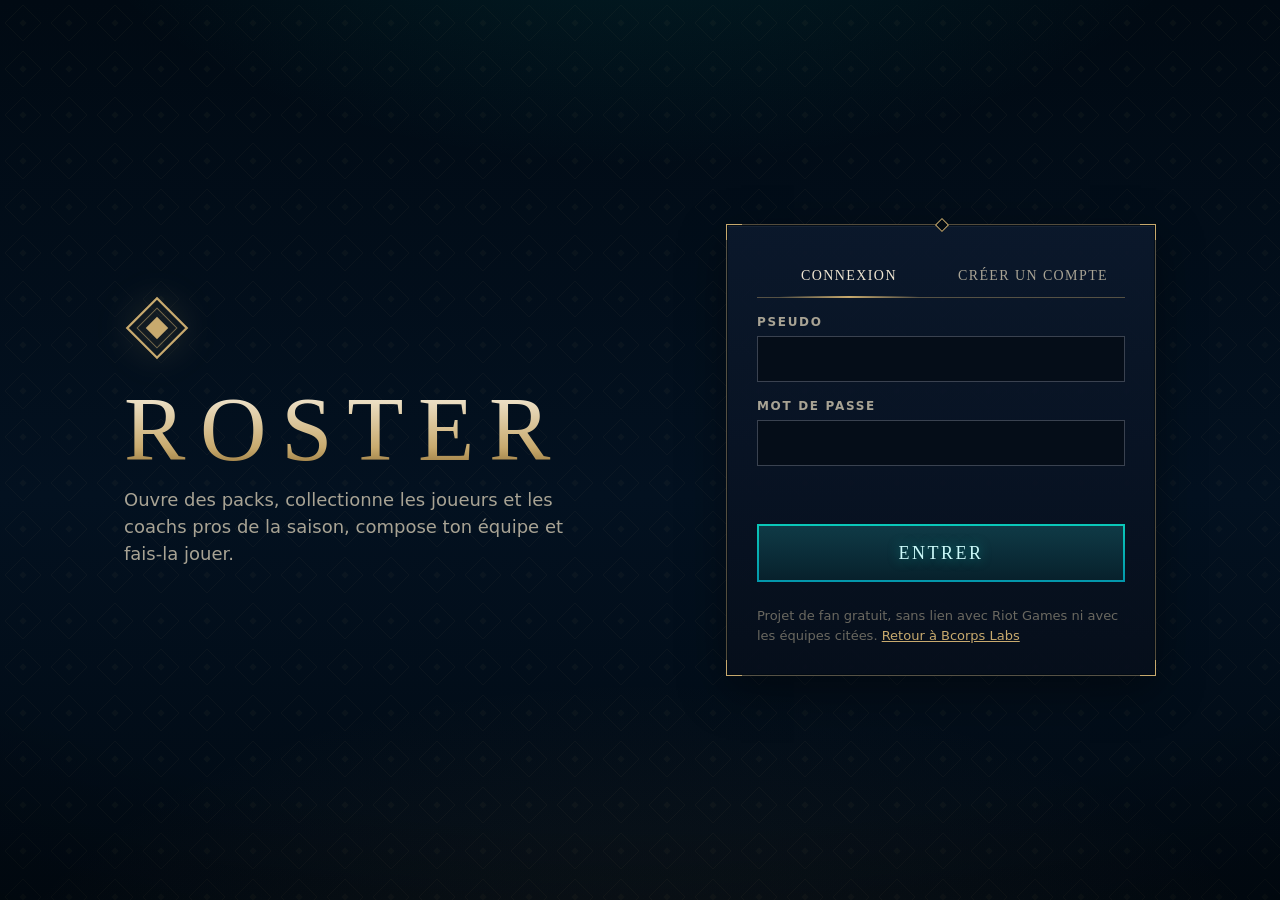
==== commit 880e721b: "Roster : refonte de l'interface, première étape — habillage plus riche et accueil en tableau de bord" ====
--- a/jeux/roster/index.html
+++ b/jeux/roster/index.html
@@ -19,6 +19,7 @@
 <link rel="stylesheet" href="pack.css">
 <link rel="stylesheet" href="combat.css">
 <link rel="stylesheet" href="social.css">
+<link rel="stylesheet" href="habillage.css">
 </head>
 <body class="fx">
 
--- a/jeux/roster/style.css
+++ b/jeux/roster/style.css
@@ -397,7 +397,10 @@
 .card.v-full .card-art{top:0;left:-8%;width:116%;height:82%;object-position:50% 10%;opacity:.5;
   -webkit-mask-image:linear-gradient(to bottom,#000 44%,rgba(0,0,0,0) 95%);mask-image:linear-gradient(to bottom,#000 44%,rgba(0,0,0,0) 95%);
   transform:translate(calc((var(--hx) - 50%) * .05),calc((var(--hy) - 50%) * .035))}
-@container (min-width:140px){.card.v-full .card-art{filter:url(#basRelief) brightness(.8) contrast(1.08);opacity:.72}}
+.card.v-full .card-art{opacity:.72}
+/* (le filtre du bas-relief est posé sur l'image elle-même, par cards.js : dans une feuille de style séparée, Safari ne retrouverait pas le
+   filtre défini dans la page. Une petite carte s'en passe.) */
+@container (max-width:139.9px){.card.v-full .card-art{filter:grayscale(1) contrast(1.2)!important;opacity:.5}}
 /* (un full art d'un coach : le blason de son équipe, en grand, autour de lui) */
 .card.v-full .card-crest{top:5%;left:-14%;width:128%;-webkit-mask-position:center top;mask-position:center top}
 .card.v-full .card-crest::before,.card.v-full .card-crest::after{-webkit-mask-position:center top;mask-position:center top}
@@ -820,6 +823,16 @@
 .odds td:first-child{text-align:left}
 .odds td{padding:9px 0;border-top:1px solid var(--line);text-align:right;font-variant-numeric:tabular-nums}
 .odds td:first-child{font:400 15px/1 var(--title);letter-spacing:.08em;text-transform:uppercase;color:var(--tc)}
+/* les chances par pack : le pourcentage, et dessous ce qu'il représente en moyenne */
+.odds.per-pack td{padding:8px 0;font-weight:600;color:var(--ink)}
+.odds.per-pack td i{display:block;margin-top:4px;font:400 12px/1 var(--text);font-style:normal;color:var(--faint)}
+.odds.per-pack tr.sub td:first-child{font:600 13.5px/1.2 var(--text);letter-spacing:.02em;text-transform:none}
+.odds.per-pack{table-layout:fixed}
+.odds.per-pack th{vertical-align:bottom;line-height:1.3}
+.odds.per-pack th:first-child{width:46%;text-align:left}
+.odds.per-pack td:first-child{padding-right:8px;line-height:1.25}
+.odds-more{margin-top:14px}
+.odds-more>summary{margin-bottom:12px}
 .switch{display:flex;align-items:center;justify-content:space-between;gap:14px;color:var(--mut)}
 .switch button{position:relative;width:48px;height:26px;padding:0;border:1px solid #3a4250;background:#050d18}
 .switch button::after{content:"";position:absolute;top:4px;left:4px;width:16px;height:16px;background:var(--faint);transition:transform .15s,background .15s}
--- a/jeux/roster/combat.css
+++ b/jeux/roster/combat.css
@@ -223,6 +223,19 @@
 .dr-c:disabled img{filter:grayscale(1) brightness(.32)}
 .dr-c:disabled .dr-cn{color:var(--faint);text-decoration:line-through}
 .dr-star,.dr-arrow{position:absolute;top:4px;padding:2px 4px;background:rgba(1,10,19,.88);font:700 11px/1 var(--text);font-style:normal;pointer-events:none}
+/* un duo de pros avec un champion déjà choisi : deux maillons dorés, au pied du portrait */
+.dr-duo{display:none;position:absolute;left:50%;top:calc(100% - 37px);width:22px;height:11px;transform:translateX(-50%);pointer-events:none}
+.dr-c.duo:not(:disabled) .dr-duo{display:block}
+.dr-duo::before,.dr-duo::after{content:"";position:absolute;top:0;width:11px;height:9px;border:2px solid var(--gold-hi);border-radius:6px;background:rgba(1,10,19,.8);box-shadow:0 0 6px rgba(240,230,210,.35)}
+.dr-duo::before{left:0}
+.dr-duo::after{right:0}
+/* le kit du champion désigné : son ultime et son passif, sur une ligne */
+.dr-sel-t>.dr-kit{font-size:13px;color:var(--mut);white-space:nowrap;overflow:hidden;text-overflow:ellipsis}
+.dr-kit b{display:inline-block;min-width:15px;padding:1px 3px;margin-right:2px;font:700 10.5px/1.2 var(--text);text-align:center;color:#010a13;background:var(--gold)}
+.dr-kit i{font-style:normal;color:var(--faint)}
+.dr-comps{display:flex;flex-direction:column;align-items:flex-end;gap:4px;min-width:0;margin-left:auto}
+.dr-comps .dr-comp{margin-left:0}
+.dr-comp.dr-combo{max-width:62ch;font-size:13px;line-height:1.3;white-space:normal;text-align:right;color:var(--gold-hi)}
 .dr-star{left:4px;color:var(--t3)}
 .dr-star:empty,.dr-c:disabled .dr-star,.dr-c:disabled .dr-arrow{display:none}
 .dr-star::before{content:"★ "}
@@ -284,7 +297,7 @@
 .dr-help-box p{color:var(--ink);font-size:15.5px}
 
 /* ---------- le match : présentation, partie, résultat ---------- */
-.mv{--map:min(100dvh - 306px,100vw - 520px,700px);position:fixed;inset:0;z-index:45;display:flex;flex-direction:column;overflow:hidden;animation:fade .3s;
+.mv{--map:min(100dvh - 338px,100vw - 520px,700px);position:fixed;inset:0;z-index:45;display:flex;flex-direction:column;overflow:hidden;animation:fade .3s;
   background:radial-gradient(90% 70% at 50% 42%,#0b2136 0,#04121f 58%,#010810 100%);-webkit-user-select:none;user-select:none;touch-action:manipulation}
 .mv-fx{position:absolute;inset:0;z-index:30;width:100%;height:100%;pointer-events:none}
 .mv-flash{position:absolute;inset:0;z-index:29;opacity:0;pointer-events:none;
@@ -346,9 +359,27 @@
 .mv-dr i{width:8px;height:8px;transform:rotate(45deg);border:1px solid var(--gold-lo);transition:background .3s}
 .mv-dr i.on{background:var(--c);border-color:transparent}
 .mv-dr.soul i{box-shadow:0 0 8px var(--c)}
+/* les dragons par élément (quand le serveur les donne) : chaque pastille prend la couleur du sien ; l'âme les fait briller de la sienne */
+.mv-dr i[data-el="inf"],.m-pit[data-el="inf"]{--e:#ff7043}
+.mv-dr i[data-el="mtn"],.m-pit[data-el="mtn"]{--e:#b9905f}
+.mv-dr i[data-el="ocn"],.m-pit[data-el="ocn"]{--e:#35c9c0}
+.mv-dr i[data-el="cld"],.m-pit[data-el="cld"]{--e:#cfdcee}
+.mv-dr i[data-el="hex"],.m-pit[data-el="hex"]{--e:#52b4ff}
+.mv-dr i[data-el="chm"],.m-pit[data-el="chm"]{--e:#93d94e}
+.mv-dr i.on[data-el]:not([data-el=""]){background:var(--e);box-shadow:0 0 0 1px rgba(1,10,19,.55)}
+.mv-dr.soul i.on[data-el]:not([data-el=""]){box-shadow:0 0 9px var(--e)}
 .mv-gold{justify-self:center;width:150px;height:5px;background:var(--s1);overflow:hidden}
 .mv-gold i{display:block;width:50%;height:100%;background:var(--s0);box-shadow:2px 0 0 #010a13;transition:width .6s}
 .mv-hud .pop{animation:tickup .45s ease-out}
+/* l'écart d'or poste par poste, comme sur une retransmission : la flèche pointe vers celui qui mène, à sa couleur */
+.mv-diff{grid-column:1/-1;justify-self:center;display:flex;gap:6px}
+.mv-diff span{display:flex;align-items:center;gap:8px;min-width:98px;height:22px;padding:0 9px;border:1px solid var(--line);background:rgba(6,14,27,.6);font:600 12px/1 var(--text);font-variant-numeric:tabular-nums}
+.mv-diff i{font:400 11px/1 var(--title);font-style:normal;letter-spacing:.1em;color:var(--mut)}
+.mv-diff b{flex:1;text-align:center;font-weight:600;color:var(--faint);white-space:nowrap}
+.mv-diff .s0 b{color:var(--s0)}
+.mv-diff .s1 b{color:var(--s1)}
+.mv-diff .s0 b::before{content:"◀";margin-right:5px;font-size:8px;vertical-align:1px}
+.mv-diff .s1 b::after{content:"▶";margin-left:5px;font-size:8px;vertical-align:1px}
 @keyframes tickup{0%{transform:scale(1.5);filter:brightness(1.8)}100%{transform:none}}
 .mv-mid{flex:1;display:grid;grid-template-columns:minmax(0,1fr) auto minmax(0,1fr);align-items:center;gap:18px;min-height:0}
 .mv-map{position:relative;width:var(--map);height:var(--map);overflow:hidden;background:#030c16;border:1px solid var(--gold-lo);box-shadow:0 0 0 1px #010a13,0 0 0 2px rgba(200,170,110,.22),0 20px 50px rgba(0,0,0,.5)}
@@ -385,6 +416,10 @@
 .m-pit[data-off="1"] use{opacity:.3}
 /* le Dragon ancestral : blanc, plus marqué */
 .m-pit[data-who="elder"] use{color:#f3eeff;stroke-width:1.7}
+/* le dragon qui attend dans la fosse, à la couleur de son élément */
+.m-pit[data-who="drake"][data-el]:not([data-el=""]) use{color:var(--e)}
+.m-pit[data-who="drake"][data-el]:not([data-el=""]) circle{stroke:color-mix(in srgb,var(--e) 62%,transparent)}
+.m-pit[data-who="drake"][data-off="1"][data-el]:not([data-el=""]) circle{stroke:color-mix(in srgb,var(--e) 30%,transparent)}
 .m-pit[data-who="elder"] circle{stroke:rgba(214,200,255,.6)}
 .m-pit[data-off="1"] circle{stroke:rgba(200,170,110,.24)}
 .m-timer{font:700 30px/1 var(--text);font-variant-numeric:tabular-nums;letter-spacing:.02em;fill:var(--gold-hi);stroke:#010a13;stroke-width:7;paint-order:stroke;stroke-linejoin:round}
@@ -503,11 +538,20 @@
 /* le nom de l'ultime qui a servi */
 .mv-kill em.r{font:600 11.5px/1 var(--text);letter-spacing:.04em;text-transform:none;color:var(--blue-hi)}
 .mv-kill em.r::before{content:"R";display:inline-block;margin-right:5px;padding:2px 4px;border:1px solid currentColor;font-size:9.5px;line-height:1}
-.mv-side{--c:var(--s0);display:flex;flex-direction:column;gap:8px;min-width:0;transition:opacity .4s}
+.mv-side{--c:var(--s0);display:flex;flex-direction:column;gap:6px;min-width:0;transition:opacity .4s}
 .mv-side.s1{--c:var(--s1)}
 .mv-p{display:grid;grid-template-columns:auto auto minmax(0,1fr) auto;grid-template-areas:"pw sp pn pk" "pw sp bars bars";align-items:center;gap:6px 9px;padding:6px 10px;border:1px solid var(--line);background:linear-gradient(90deg,rgba(11,24,44,.8),rgba(6,14,27,.4));transition:filter .3s,opacity .3s}
 .mv-side.s0 .mv-p{grid-template-columns:auto minmax(0,1fr) auto auto;grid-template-areas:"pk pn sp pw" "bars bars sp pw";text-align:right;border-right:2px solid var(--c);background:linear-gradient(270deg,rgba(11,24,44,.8),rgba(6,14,27,.4))}
 .mv-pw{grid-area:pw}.mv-pn{grid-area:pn}.mv-pk{grid-area:pk}
+/* sous ses barres : ses objets (six emplacements) et l'or qu'il a gagné */
+.mv-p{grid-template-areas:"pw sp pn pk" "pw sp bars bars" "it it it gd"}
+.mv-side.s0 .mv-p{grid-template-areas:"pk pn sp pw" "bars bars sp pw" "gd it it it"}
+.mv-it{grid-area:it;display:flex;gap:3px;min-width:0}
+.mv-side.s0 .mv-it{justify-content:flex-end}
+.mv-it img,.mv-it i{flex:none;display:block;width:21px;height:21px;background:#07111e;box-shadow:0 0 0 1px #2c3b4e}
+.mv-it img.new{animation:itemIn .7s cubic-bezier(.2,.8,.3,1.25)}
+@keyframes itemIn{from{transform:scale(1.9);filter:brightness(2.4)}}
+.mv-gd{grid-area:gd;font:600 13px/1 var(--text);color:var(--gold);font-variant-numeric:tabular-nums;white-space:nowrap}
 /* les deux sorts d'invocateur, l'un sous l'autre contre le portrait : grisés, avec les secondes qui restent, tant qu'ils ne sont pas revenus */
 .mv-sp{grid-area:sp;display:flex;flex-direction:column;gap:3px}
 .mv-sum{position:relative;display:block;width:20px;height:20px;overflow:hidden;box-shadow:0 0 0 1px #2c3b4e}
@@ -556,6 +600,12 @@
 .mv-now-i svg{width:20px;height:20px}
 .mv-now time{font:700 15px/1 var(--text);color:var(--c);font-variant-numeric:tabular-nums}
 .mv-now p{display:-webkit-box;-webkit-box-orient:vertical;-webkit-line-clamp:2;overflow:hidden;margin:0;font:400 17px/1.28 var(--text);color:var(--ink)}
+.mv-now-t{min-width:0}
+/* ce que les kits ont changé au combat : une ligne plus discrète, sous le commentaire ; le nom d'un ultime ou d'un passif ressort */
+.mv-now p.mv-kit{-webkit-line-clamp:2;margin-top:3px;font-size:14px;line-height:1.25;color:var(--mut)}
+.mv-q{quotes:none;font-weight:600;color:var(--gold)}
+.mv-q::before,.mv-q::after{content:none}
+.mv-line .mv-kit{font-style:normal;color:var(--faint)}
 .mv-now p b{font-weight:600;color:#fff}
 .mv-now p b.s0{color:var(--s0)}
 .mv-now p b.s1{color:var(--s1)}
@@ -649,7 +699,13 @@
 .sb td.num b{display:inline;color:var(--gold-hi)}
 .sb td.cs i{margin-top:3px;font-size:11px}
 .sb tr.mvp td{background:rgba(200,170,110,.08)}
+/* le tableau des scores : l'or de chacun, et ses objets de fin de partie sur la ligne du dessous */
+.sb td.gd{color:var(--gold)}
+.sb tr.sb-it td{padding:0 8px 8px;border-top:0}
+.sb .mv-it img,.sb .mv-it i{width:24px;height:24px;border-radius:0}
 .sb tfoot td{padding-top:10px;color:var(--mut);font-size:13.5px}
+/* les duos de pros et ce que les kits de la composition promettent : une ligne chacun */
+.dr-note{display:block;margin-top:5px;padding-left:11px;border-left:2px solid var(--gold-lo);color:var(--ink);line-height:1.3}
 .end-box .more .note{margin-top:12px}
 .end-feed{display:grid;gap:7px;margin-top:16px}
 
@@ -665,12 +721,15 @@
   .dr-foot{min-height:78px;padding-top:8px;padding-bottom:8px}
   .dr-who{gap:3px}
   .dr-cname{min-height:0}
-  .mv{--map:min(100dvh - 268px,100vw - 520px,700px)}
-  .mv-hud{padding:8px 0}
-  .mv-cast{height:104px;padding-top:8px}
+  /* un écran bas : les lignes des joueurs se resserrent (objets plus petits), le commentaire garde deux lignes */
+  .mv{--map:min(100dvh - 272px,100vw - 520px,700px)}
+  .mv-side{gap:4px}
+  .mv-it img,.mv-it i{width:16px;height:16px}
+  .mv-hud{gap:6px 22px;padding:6px 0}
+  .mv-cast{height:82px;padding-top:8px}
   .mv-now{min-height:48px}
   .mv-now p{font-size:15.5px}
-  .mv-p{padding:4px 10px}
+  .mv-p{gap:3px 9px;padding:3px 10px}
 }
 
 /* ---------- téléphone ---------- */
@@ -763,6 +822,13 @@
   .dr-chip.wide i{display:inline}
   .dr-tip{flex-basis:100%;font-size:13.5px;line-height:1.3}
   .dr-comp{margin:0;font-size:12px;white-space:normal}
+  .dr-comps{align-items:flex-start;gap:2px;margin:0}
+  .dr-comp.dr-combo{font-size:11.5px;text-align:left}
+  /* sur un téléphone, le pied de la draft tient sur deux rangs : ce qu'on désigne (son kit, ses valeurs), puis les boutons */
+  .dr-foot{flex-wrap:wrap;gap:8px}
+  .dr-sel{flex:1 0 100%}
+  .dr-foot .btn.primary.big{flex:1}
+  .dr-sel-t>.dr-kit{display:-webkit-box;-webkit-box-orient:vertical;-webkit-line-clamp:2;font-size:11.5px;line-height:1.35;white-space:normal}
   .dr-foot .btn.big{flex:none;height:48px;padding:0 16px;font-size:14px;letter-spacing:.08em}
   .dr-auto{height:48px;min-width:58px;padding:0 8px}
   .dr-auto b{font-size:11px;letter-spacing:.08em}
@@ -779,7 +845,12 @@
   .dr-help-box{padding:20px 16px}
   .dr-help-box ul,.dr-help-box p{font-size:14.5px}
 
-  .mv{--map:min(100vw - 20px,46dvh)}
+  .mv{--map:min(100vw - 20px,41dvh)}
+  .mv-diff{width:100%;gap:3px}
+  .mv-diff span{flex:1;min-width:0;height:20px;gap:3px;padding:0 3px;font-size:10.5px}
+  .mv-diff i{font-size:9px;letter-spacing:.02em}
+  .mv-diff .s0 b::before{margin-right:2px;font-size:7px}
+  .mv-diff .s1 b::after{margin-left:2px;font-size:7px}
   .vs{gap:8px;padding:10px 10px calc(12px + env(safe-area-inset-bottom))}
   .vs-team{gap:6px}
   .vs-head{gap:8px}
@@ -822,6 +893,11 @@
   .mv-hp{height:4px}
   .mv-mp{height:2px}
   .mv-pn{display:none}
+  /* sur un téléphone : l'or sous ses sbires, puis ses objets en deux rangées de trois */
+  .mv-side .mv-p,.mv-side.s0 .mv-p,.mv-side.s1 .mv-p{grid-template-areas:"pw" "bars" "sp" "pk" "gd" "it"}
+  .mv-it,.mv-side.s0 .mv-it{display:grid;grid-template-columns:repeat(3,11px);gap:1px;justify-content:center}
+  .mv-it img,.mv-it i{width:11px;height:11px}
+  .mv-gd{font-size:10.5px}
   .mv-pi{width:30px;height:30px}
   .mv-r,.mv-side.s0 .mv-r{top:-3px;left:auto;right:-4px;width:11px;height:11px}
   .mv-lv,.mv-side.s0 .mv-lv{left:auto;right:-5px;bottom:-3px;min-width:14px;height:14px;padding:0 2px;font-size:9px;line-height:14px}
@@ -835,6 +911,7 @@
   .mv-now-i svg{width:16px;height:16px}
   .mv-now time{font-size:13px}
   .mv-now p{font-size:14.5px;line-height:1.25}
+  .mv-now p.mv-kit{margin-top:2px;font-size:12.5px;line-height:1.22}
   .mv-now p em{margin-right:7px;font-size:10px}
   .mv-social{order:2;flex:none}
   .mv-post{padding:8px 11px 7px}
--- a/jeux/roster/habillage.css
+++ b/jeux/roster/habillage.css
@@ -0,0 +1,134 @@
+/* Roster — habillage : plus de matière et de détail.
+   Chargée en dernier, cette feuille complète les autres sans les défaire : le fond (une trame à peine visible, les bords assombris),
+   l'en-tête (ses repères encadrés), les panneaux (angles renforcés d'or), les titres de section, et le tableau de bord de l'accueil
+   (la collection en anneau, mon équipe, ma saison). Toujours dans l'esprit de League of Legends : bleu nuit, filets dorés, turquoise. */
+
+/* ---------- le fond ---------- */
+/* de haut en bas : les bords assombris, une trame de petits losanges, la lueur turquoise du haut, la lueur dorée du bas, le bleu nuit */
+body{background:
+    radial-gradient(ellipse 130% 95% at 50% 38%,transparent 56%,rgba(0,0,0,.55)),
+    url("data:image/svg+xml,%3Csvg xmlns='http://www.w3.org/2000/svg' width='46' height='46'%3E%3Cpath d='M23 5 41 23 23 41 5 23Z' fill='none' stroke='%23c8aa6e' stroke-opacity='.045'/%3E%3Cpath d='M23 19.500 26.500 23 23 26.500 19.500 23Z' fill='%23c8aa6e' fill-opacity='.04'/%3E%3C/svg%3E"),
+    radial-gradient(900px 480px at 50% -150px,rgba(10,200,185,.13),transparent 66%),
+    radial-gradient(1100px 620px at 50% 118%,rgba(200,170,110,.08),transparent 62%),
+    linear-gradient(#010a13,#031120 55%,#010a13);
+  background-attachment:fixed}
+
+/* ---------- l'en-tête ---------- */
+.top{background:linear-gradient(180deg,#081728,#020c17 78%);box-shadow:0 10px 28px rgba(0,0,0,.5)}
+/* un second filet, plus fin, sous le premier */
+.top::before{content:"";position:absolute;left:0;right:0;bottom:-5px;height:1px;background:linear-gradient(90deg,transparent,rgba(200,170,110,.2) 28%,rgba(200,170,110,.2) 72%,transparent);pointer-events:none}
+.brand svg{filter:drop-shadow(0 0 8px rgba(200,170,110,.4))}
+.brand small{white-space:nowrap}
+@media (max-width:1380px){.top.wide .brand small{display:none}}
+.nav a{transition:color .15s,text-shadow .15s}
+.nav a.on{text-shadow:0 0 14px rgba(240,230,210,.35)}
+/* le portrait du joueur : son initiale dans un losange */
+.who-av{flex:none;display:grid;place-items:center;width:22px;height:22px;transform:rotate(45deg);border:1px solid var(--gold);background:linear-gradient(135deg,#12304a,#081424);box-shadow:0 0 0 1px #010a13,0 0 10px rgba(200,170,110,.25)}
+.who-av span{transform:rotate(-45deg);font:700 12px/1 var(--text);font-style:normal;color:var(--gold-hi)}
+.who{gap:13px}
+/* sur un écran large, les repères de droite (en ligne, crédits, profil) sont encadrés */
+@media (min-width:1240px){
+  .online,.purse,.who{height:36px;padding:0 12px;border:1px solid var(--line);background:linear-gradient(#0b1828,#050d18);transition:border-color .15s,color .15s,box-shadow .15s}
+  .online:hover,.who:hover{border-color:var(--gold-lo)}
+  .purse{border-color:rgba(200,170,110,.4);box-shadow:inset 0 0 12px rgba(200,170,110,.06)}
+  .purse:hover{border-color:var(--gold);box-shadow:0 0 14px rgba(200,170,110,.18)}
+  .who{padding-left:14px}
+}
+
+/* ---------- les titres de section ---------- */
+.h2::before{box-shadow:0 0 10px rgba(200,170,110,.7)}
+.h2{text-shadow:0 0 18px rgba(200,170,110,.18)}
+.h1{text-shadow:0 2px 0 rgba(1,10,19,.6),0 0 30px rgba(240,230,210,.12)}
+
+/* ---------- les panneaux : les quatre angles renforcés d'or ---------- */
+/* (un calque posé sur le bord du panneau : il ne change rien à son fond ni à ce qu'on y touche) */
+.panel::after{content:"";position:absolute;inset:-1px;pointer-events:none;background:
+    linear-gradient(var(--gold),var(--gold)) 0 0/16px 1px no-repeat,linear-gradient(var(--gold),var(--gold)) 0 0/1px 16px no-repeat,
+    linear-gradient(var(--gold),var(--gold)) 100% 0/16px 1px no-repeat,linear-gradient(var(--gold),var(--gold)) 100% 0/1px 16px no-repeat,
+    linear-gradient(var(--gold),var(--gold)) 0 100%/16px 1px no-repeat,linear-gradient(var(--gold),var(--gold)) 0 100%/1px 16px no-repeat,
+    linear-gradient(var(--gold),var(--gold)) 100% 100%/16px 1px no-repeat,linear-gradient(var(--gold),var(--gold)) 100% 100%/1px 16px no-repeat}
+
+/* ---------- l'accueil : le tableau de bord ---------- */
+.home{padding-bottom:30px}
+.hub{display:grid;grid-template-columns:minmax(0,1.3fr) minmax(0,1fr) minmax(0,.86fr);gap:18px;margin:0 0 44px}
+.hub-card{display:flex;flex-direction:column;gap:18px;min-width:0;padding:20px 22px 22px}
+.hub-card>header{display:flex;align-items:baseline;justify-content:space-between;gap:12px}
+.hub-card>header .label{font:400 14px/1 var(--title);letter-spacing:.2em;color:var(--gold)}
+.hub-card>header a{font:600 12px/1 var(--text);letter-spacing:.12em;text-transform:uppercase;color:var(--mut);text-decoration:none;white-space:nowrap}
+.hub-card>header a::after{content:" ›";color:var(--gold)}
+.hub-card>header a:hover{color:var(--gold-hi)}
+.hub-wait{display:grid;place-items:center;flex:1;min-height:150px}
+/* la collection : un anneau, puis une barre par rang et par version */
+.hub .meter{display:grid;grid-template-columns:auto minmax(0,1fr);gap:24px;align-items:center;max-width:none;margin:0;padding:0;border:0}
+.hub-ring{position:relative;width:136px;height:136px;flex:none}
+.hub-ring svg{display:block;width:100%;height:100%;transform:rotate(-90deg);stroke-linecap:butt}
+.rg-track{stroke:rgba(200,170,110,.13);stroke-width:5}
+.rg-fill{stroke:var(--blue);stroke-width:5;filter:drop-shadow(0 0 5px var(--blue));transition:stroke-dashoffset 1.1s cubic-bezier(.2,.75,.25,1)}
+.rg-ticks{stroke:rgba(200,170,110,.3);stroke-width:1}
+.rg-in{position:absolute;inset:0;display:grid;place-content:center;justify-items:center;gap:6px}
+.rg-in b{font:400 36px/1 var(--title);color:var(--gold-hi)}
+.rg-in small{margin-left:2px;font-size:16px;color:var(--gold)}
+.rg-in span{font:600 12.5px/1 var(--text);color:var(--mut);font-variant-numeric:tabular-nums}
+.hub .tiers{display:grid;gap:8px;margin:0;font-size:13.5px;color:var(--ink)}
+.hub .tiers>span{display:grid;grid-template-columns:8px minmax(0,auto) minmax(34px,1fr) auto;align-items:center;gap:10px}
+.hub .tiers em{font-style:normal;white-space:nowrap}
+.hub .tiers .bar{height:3px;background:rgba(200,170,110,.12)}
+.hub .tiers .bar i{width:auto;height:100%;transform:none;background:var(--tc,var(--gold));box-shadow:0 0 8px var(--tc,var(--gold));transition:width .9s cubic-bezier(.2,.75,.25,1)}
+.hub .tiers b{min-width:44px;text-align:right;font:600 12.5px/1 var(--text);color:var(--mut);font-variant-numeric:tabular-nums}
+.hub .tiers .v-holo{--tc:#9ccfff}
+.hub .tiers .v-full{--tc:#d6b877}
+.hub .tiers .v-kc{--tc:#39b8ff}
+.hub .tiers .v-legend{--tc:#cfeeff}
+.hub .tiers .v-ceo{--tc:#f0cd72}
+/* mon équipe : sa note, ses dernières parties, ses six visages */
+.hub-rating{display:flex;align-items:center;gap:14px}
+.hub-rating b{font:400 58px/.9 var(--title);background:linear-gradient(#f7efdf,#c8aa6e 75%);-webkit-background-clip:text;background-clip:text;color:transparent}
+.hub-rating span{font:600 11.5px/1.35 var(--text);letter-spacing:.14em;text-transform:uppercase;color:var(--mut)}
+.hub-form{display:flex;gap:4px;margin-left:auto;font-style:normal}
+.hub-form i{display:grid;place-items:center;width:22px;height:22px;border:1px solid var(--line2);font:700 11px/1 var(--text);font-style:normal;color:var(--mut)}
+.hub-form i.w{border-color:rgba(61,220,151,.6);color:var(--ok);background:rgba(61,220,151,.08)}
+.hub-form i.l{border-color:rgba(240,86,107,.5);color:#f3a4ad;background:rgba(240,86,107,.07)}
+.hub-line{display:grid;grid-template-columns:repeat(6,minmax(0,1fr));gap:8px}
+.hub-face{position:relative;display:block;aspect-ratio:1;overflow:hidden;border:1px solid var(--line2);background:linear-gradient(#10243b,#07121f)}
+.hub-face img{display:block;width:100%;height:100%;object-fit:cover;object-position:50% 12%}
+.hub-face svg{display:block;width:70%;height:70%;margin:18% auto 0;color:#31465c;stroke-width:5}
+.hub-face i{position:absolute;left:0;right:0;bottom:0;padding:9px 0 3px;background:linear-gradient(transparent,rgba(1,10,19,.92) 55%);font:700 9.5px/1 var(--text);font-style:normal;letter-spacing:.1em;text-align:center;color:var(--gold)}
+.hub-face.empty{border-style:dashed;border-color:var(--line)}
+.hub-card>.btn{align-self:stretch;margin-top:auto}
+/* ma saison : six chiffres */
+.hub-stats{display:grid;grid-template-columns:repeat(2,minmax(0,1fr));gap:1px;flex:1;background:var(--line)}
+.hub-stats div{display:flex;flex-direction:column;justify-content:center;gap:6px;padding:12px 14px;background:#081424}
+.hub-stats b{font:600 23px/1 var(--text);color:var(--gold-hi);font-variant-numeric:tabular-nums}
+.hub-stats span{font:600 10.5px/1.2 var(--text);letter-spacing:.13em;text-transform:uppercase;color:var(--mut)}
+.hub-stats .gold b{color:var(--blue-hi)}
+/* les missions : une rangée de plus de tenue */
+.ms{position:relative;border-left:2px solid var(--gold-lo)}
+.ms.done{border-left-color:var(--blue)}
+.ms.bonus{border-left-color:var(--gold)}
+
+@media (max-width:1080px){
+  .hub{grid-template-columns:minmax(0,1fr) minmax(0,1fr)}
+  .hub-col{grid-column:1/-1}
+}
+@media (max-width:860px){
+  /* sur un téléphone, le pack et son bouton tiennent sur le premier écran : sachet un peu plus petit, texte resserré */
+  .home-pack{min-height:292px}
+  .home-pack .pack{--pw:176px}
+  .home .h1{font-size:27px}
+  .home .lead{font-size:15.5px;line-height:1.4}
+  .pack-menu button{font-size:12.5px;letter-spacing:.05em;white-space:nowrap}
+  .home-side{gap:12px}
+  .hub{grid-template-columns:1fr;gap:14px;margin-bottom:34px}
+  .hub-col{grid-column:auto}
+  .hub-card{padding:18px 16px 18px;text-align:left}
+  .hub .meter{gap:16px}
+  .hub-ring{width:108px;height:108px}
+  .rg-in b{font-size:29px}
+  .hub .tiers{font-size:13px}
+  .hub .tiers>span{gap:8px}
+  .hub-stats{grid-template-columns:repeat(3,minmax(0,1fr))}
+  .hub-stats div{padding:10px 10px}
+  .hub-stats b{font-size:20px}
+  .hub-stats span{font-size:9.5px;letter-spacing:.08em}
+  .hub-rating b{font-size:50px}
+}
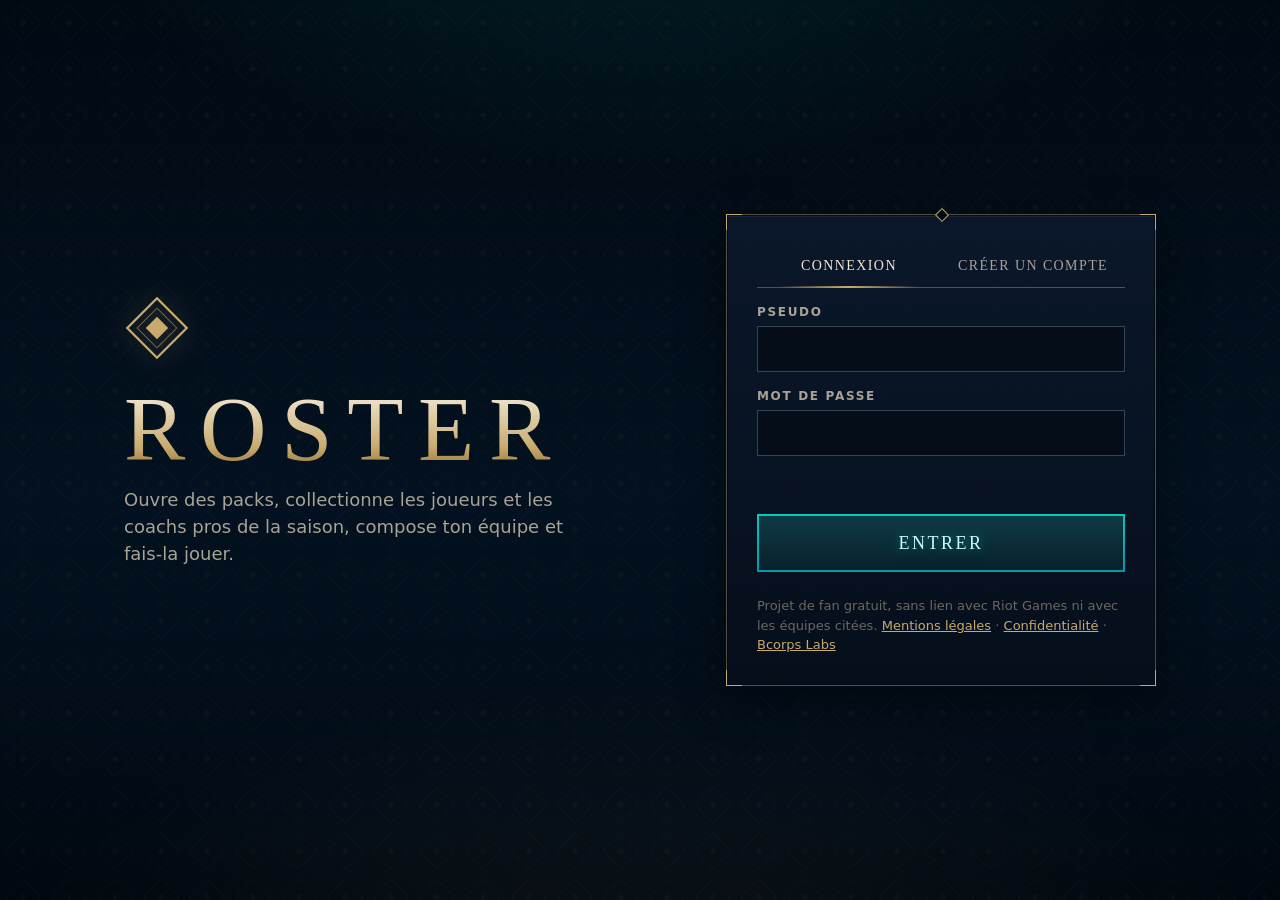
==== commit 8e4a22c8: "Roster : nouvelle adresse bcorpslabs.com (aperçu de lien), hébergeurs et adresse de contact des ment" ====
--- a/jeux/roster/index.html
+++ b/jeux/roster/index.html
@@ -9,12 +9,25 @@
 <meta http-equiv="Content-Security-Policy" content="default-src 'self'; script-src 'self'; style-src 'self' 'unsafe-inline' https://fonts.googleapis.com; font-src https://fonts.gstatic.com; img-src 'self' data: https://ddragon.leagueoflegends.com https://static.wikia.nocookie.net; connect-src 'self' https://jeu-cartes.jeu-cartes-serveur.workers.dev http://127.0.0.1:8787; frame-src https://www.youtube-nocookie.com; base-uri 'none'; form-action 'none'">
 <title>Roster · Bcorps Labs</title>
 <meta name="description" content="Jeu de cartes e-sport : ouvre des packs, collectionne les joueurs pros de la saison et fais-les s'affronter.">
-<link rel="icon" href="data:image/svg+xml,%3Csvg xmlns='http://www.w3.org/2000/svg' viewBox='0 0 100 100'%3E%3Crect width='100' height='100' fill='%23010a13'/%3E%3Cpath d='M50 9 91 50 50 91 9 50Z' fill='none' stroke='%23c8aa6e' stroke-width='6'/%3E%3Cpath d='M50 33 67 50 50 67 33 50Z' fill='%230ac8b9'/%3E%3C/svg%3E">
-<link rel="apple-touch-icon" href="../../img/icon-180.png">
+<link rel="icon" type="image/png" href="img/favicon-64.png">
+<link rel="apple-touch-icon" href="img/icone-180.png">
+<link rel="manifest" href="manifest.webmanifest">
+<meta name="theme-color" content="#010a13">
+<meta name="apple-mobile-web-app-capable" content="yes">
+<meta name="mobile-web-app-capable" content="yes">
+<meta name="apple-mobile-web-app-title" content="Roster">
+<meta name="apple-mobile-web-app-status-bar-style" content="black-translucent">
+<!-- l'aperçu quand on partage le lien (Discord, WhatsApp, réseaux) -->
+<meta property="og:title" content="Roster · Bcorps Labs">
+<meta property="og:description" content="Jeu de cartes e-sport : ouvre des packs, collectionne les joueurs pros de la saison et fais-les s'affronter.">
+<meta property="og:image" content="https://bcorpslabs.com/jeux/roster/img/icone-512.png">
+<meta property="og:url" content="https://bcorpslabs.com/jeux/roster/">
+<meta property="og:type" content="website">
+<meta name="twitter:card" content="summary">
 <link rel="preconnect" href="https://fonts.googleapis.com">
 <link rel="preconnect" href="https://fonts.gstatic.com" crossorigin>
 <link rel="preconnect" href="https://static.wikia.nocookie.net">
-<link rel="stylesheet" href="https://fonts.googleapis.com/css2?family=Marcellus&family=Source+Sans+3:wght@400;600;700&display=swap">
+<link rel="stylesheet" href="https://fonts.googleapis.com/css2?family=Marcellus&family=Mrs+Saint+Delafield&family=Source+Sans+3:wght@400;600;700&display=swap">
 <link rel="stylesheet" href="style.css">
 <link rel="stylesheet" href="pack.css">
 <link rel="stylesheet" href="combat.css">
--- a/jeux/roster/style.css
+++ b/jeux/roster/style.css
@@ -110,6 +110,22 @@
 .vol-row.off>span,.vol-row.off>output{color:var(--faint)}
 .vol-row.off>button{color:var(--faint)}
 .vol-row.off>input{opacity:.45}
+/* au doigt (téléphone, tablette) : des cibles plus larges — le bouton ♪, les pictogrammes, et surtout la poignée des curseurs, qu'un
+   iPhone demande d'attraper pour la faire glisser */
+@media (pointer:coarse){
+  .tune::before{content:"";position:absolute;inset:-6px -3px}
+  .vol{gap:20px;padding:18px 18px 20px}
+  .vol-row{grid-template-columns:40px 1fr auto;gap:6px 12px}
+  .vol-row>button{width:40px;height:40px}
+  .vol-row>button svg{width:20px;height:20px}
+  .vol-row>span{font-size:13.5px}
+  .vol-row>output{font-size:14.5px}
+  .vol-row>input{height:42px}
+  .vol-row>input::-webkit-slider-runnable-track{height:6px}
+  .vol-row>input::-moz-range-track{height:6px}
+  .vol-row>input::-webkit-slider-thumb{width:26px;height:26px;margin-top:-10px}
+  .vol-row>input::-moz-range-thumb{width:24px;height:24px}
+}
 .who{display:flex;align-items:center;gap:9px;color:var(--mut);text-decoration:none;font:600 15px/1 var(--text)}
 .who svg{color:var(--gold)}
 .who:hover{color:var(--gold-hi)}
@@ -351,9 +367,9 @@
 .tiers .v-kc i{background:linear-gradient(135deg,#fff,#4cc3ff 45%,#0b47ff);box-shadow:0 0 9px #39b8ff}
 .chip.v-kc{border-color:#39b8ff;color:#bfe9ff;background:rgba(11,71,255,.16)}
 b.v-kc{color:#7fd4ff;font-weight:600}
-.tiers .v-legend i{background:linear-gradient(135deg,#fff,#bfe7ff 45%,#8fb4ff);box-shadow:0 0 9px #cfeeff}
-.chip.v-legend{border-color:#cfeeff;color:#eaf8ff;background:rgba(160,210,255,.12)}
-b.v-legend{color:#dff3ff;font-weight:600}
+.tiers .v-legend i{background:linear-gradient(135deg,#fff8e2,#f0cf7c 42%,#c0182e);box-shadow:0 0 9px #f0cf7c}
+.chip.v-legend{border-color:#f0cf7c;color:#fff3cf;background:rgba(200,30,50,.16)}
+b.v-legend{color:#ffd98a;font-weight:600}
 /* le poinçon de la version, en haut à droite */
 .card-mark{position:absolute;top:6.2%;right:7.4%;padding:1.1cqw 2.2cqw 1cqw;font:700 3.2cqw/1 var(--text);letter-spacing:.2em;text-indent:.2em;text-transform:uppercase;color:#07101d;white-space:nowrap;
   background:linear-gradient(105deg,#ff9cc6,#ffd88a 25%,#a8ffdc 50%,#9ccfff 75%,#d3b4ff 100%) var(--hx) 0/220% 100%;box-shadow:0 .4cqw 1.2cqw rgba(0,0,0,.5)}
@@ -432,6 +448,25 @@
   linear-gradient(116deg,rgba(255,255,255,0) 28%,rgba(120,205,255,.2) 42%,rgba(255,255,255,0) 56%),
   linear-gradient(180deg,#082273 0%,#04113c 50%,#01050f 100%)}
 .card.v-kc .card-bg::after,.card.v-full .card-bg::after,.card.v-legend .card-bg::after{display:none}
+
+/* ---------- édition Signature : le full art d'un champion du monde, signé à son nom au feutre doré ----------
+   Tout le reste est celui du full art (la carte en porte aussi la classe) ; ses couleurs sont un or pâle, quel que soit le rang. */
+.card.v-sign .card-front{--tc:#f3dc9a;--hi:#fffbe9;--lo:#8a6a22}
+.card-sign{position:absolute;left:2%;right:2%;top:44%;display:flex;flex-direction:column;align-items:center;transform:rotate(-8deg);pointer-events:none}
+.card-sign span{padding:0 5cqw;font:400 min(27cqw,calc(176cqw / var(--n)))/1.15 'Mrs Saint Delafield','Segoe Script','Brush Script MT',cursive;white-space:nowrap;
+  background:linear-gradient(100deg,#fffdf0 0,#f6dc95 28%,#ffffff 48%,#e0b858 70%,#fff6d2 100%) var(--hx,40%) 0/260% 100%;-webkit-background-clip:text;background-clip:text;color:transparent;
+  /* l'encre se détache du décor : une ombre serrée tout autour, une ombre portée, puis un léger halo doré */
+  filter:drop-shadow(0 0 .5cqw rgba(8,6,2,.95)) drop-shadow(0 .7cqw .9cqw rgba(0,0,0,.85)) drop-shadow(0 0 1.8cqw rgba(255,226,140,.4))}
+.card-sign i{width:60%;height:1cqw;margin:-1.2cqw 0 0 12%;border-radius:50%;transform:rotate(-2deg);background:linear-gradient(90deg,rgba(255,240,184,0),#f0d48a 18%,#fff6cf 55%,rgba(255,240,184,0));
+  filter:drop-shadow(0 0 .4cqw rgba(8,6,2,.9)) drop-shadow(0 .5cqw .6cqw rgba(0,0,0,.8))}
+@keyframes signInk{0%,55%{background-position:115% 0}100%{background-position:-45% 0}}
+body.fx .card.v-sign:not(.tilting) .card-sign span{animation:signInk 7s ease-in-out infinite}
+/* (quand le jeu connaît le vrai autographe du joueur, c'est lui qui est reproduit, à la place du nom tracé) */
+.card-sign .card-auto{width:72%;margin-top:1cqw;filter:drop-shadow(0 0 .5cqw rgba(8,6,2,.95)) drop-shadow(0 .7cqw .9cqw rgba(0,0,0,.85)) drop-shadow(0 0 1.8cqw rgba(255,226,140,.4))}
+.card.v-sign .card-mark{background:linear-gradient(105deg,#fffbe9,#f3dc9a 34%,#b58a2e 60%,#fff3c4 100%) var(--hx) 0/220% 100%;box-shadow:0 0 2.4cqw rgba(255,226,140,.6)}
+.tiers .v-sign i{background:linear-gradient(135deg,#fffbe9,#f3dc9a 45%,#b58a2e);box-shadow:0 0 9px #f3dc9a}
+.chip.v-sign{border-color:#f3dc9a;color:#fff6d6;background:rgba(243,220,154,.12)}
+b.v-sign,span.v-sign{color:#f3dc9a;font-weight:600}
 .card-wall{position:absolute;inset:0;overflow:hidden;pointer-events:none;
   background:repeating-linear-gradient(90deg,rgba(150,220,255,0) 0,rgba(150,220,255,.3) 1cqw,rgba(150,220,255,0) 2cqw,rgba(150,220,255,0) 8.6cqw);
   -webkit-mask-image:linear-gradient(to bottom,#000 0,#000 42%,transparent 74%);mask-image:linear-gradient(to bottom,#000 0,#000 42%,transparent 74%)}
@@ -484,90 +519,96 @@
 .card.missing .card-era,.card.missing .card-glint{display:none}
 .card.missing.v-kc .card-wall,.card.missing.v-kc .card-foil{opacity:.35}
 
-/* Édition légendaire : la pièce d'exception du jeu. Elle est faite de plusieurs plans posés les uns derrière les autres, qui glissent à des
-   vitesses différentes quand la lumière se déplace (--hx, --hy : sous le doigt, dans la vue d'examen, ou d'elle-même sur une grande carte) :
-   une nuit pourpre et bleu roi ; l'illustration de son champion, au loin ; une aurore aux couleurs du prisme qui tourne lentement ; une
-   couronne de rayons derrière sa tête ; les facettes d'un diamant ; lui, cerné d'or ; une pluie d'éclats devant lui ; et par-dessus, la
-   feuille irisée : deux trames de couleurs qui se croisent et défilent au moindre mouvement. Cadre de platine et d'or, trophées au-dessus du nom.
-   Ses couleurs remplacent celles du rang sur toute la face. */
-.card.v-legend .card-front{--tc:#f3e2ae;--hi:#ffffff;--lo:#8a7440}
+/* Édition légendaire : la pièce d'exception du jeu, aux couleurs du skin « légende immortalisée » de son champion — noir, rouge sang, or.
+   Elle est faite de plusieurs plans posés les uns derrière les autres, qui glissent à des vitesses différentes quand la lumière se déplace
+   (--hx, --hy : sous le doigt, dans la vue d'examen, ou d'elle-même sur une grande carte) : une nuit rouge sombre ; son champion dans ce
+   skin, sculpté en relief sans perdre ses couleurs ; une couronne de fins rayons d'or derrière sa tête ; lui, cerné d'or, vu jusqu'à la
+   taille ; des pétales rouges qui tombent lentement devant lui ; quelques éclats ; son autographe à la feuille d'or ; et par-dessus, une
+   feuille d'or qui s'allume là où passe la lumière. Cadre d'or, trophées au-dessus du nom. Ses couleurs remplacent celles du rang. */
+.card.v-legend .card-front{--tc:#f0cf7c;--hi:#fff8e2;--lo:#8a1626}
 .card.v-legend .card-bg{background:
-  radial-gradient(72% 50% at 16% 88%,rgba(214,30,58,.62) 0,rgba(120,12,40,.3) 44%,rgba(10,4,20,0) 78%),
-  radial-gradient(66% 46% at 88% 12%,rgba(64,110,255,.6) 0,rgba(30,50,150,.28) 46%,rgba(10,4,20,0) 80%),
-  radial-gradient(60% 40% at 52% 26%,rgba(255,236,190,.42) 0,rgba(255,236,190,0) 70%),
-  linear-gradient(180deg,#0d0820 0%,#07041a 52%,#030108 100%)}
-/* son champion, au loin : il bouge à l'opposé de la lumière */
-.card.v-legend .card-art{top:-6%;left:-9%;width:118%;height:84%;opacity:.5;filter:grayscale(.3) contrast(1.2) brightness(1.05);mix-blend-mode:screen;
-  transform:translate(calc((var(--hx) - 50%) * -.13),calc((var(--hy) - 50%) * -.09));
-  -webkit-mask-image:radial-gradient(86% 72% at 50% 38%,#000 32%,rgba(0,0,0,.5) 66%,transparent 100%);mask-image:radial-gradient(86% 72% at 50% 38%,#000 32%,rgba(0,0,0,.5) 66%,transparent 100%)}
-.card.v-legend.tilting .card-art{transform:translate(calc((var(--hx) - 50%) * -.13),calc((var(--hy) - 50%) * -.09))}
-/* l'aurore : les couleurs du prisme tournent lentement derrière lui */
-.card-aurora{position:absolute;inset:-12%;pointer-events:none;mix-blend-mode:screen;opacity:.38;filter:blur(6cqw);
-  background:conic-gradient(from var(--spin) at 50% 34%,#ff3d6e,#ffb347,#fff3a8,#6dffd0,#5aa8ff,#b36bff,#ff3d6e);
-  -webkit-mask-image:radial-gradient(52% 40% at 50% 34%,#000 0,rgba(0,0,0,.6) 46%,transparent 100%);mask-image:radial-gradient(52% 40% at 50% 34%,#000 0,rgba(0,0,0,.6) 46%,transparent 100%);
-  transform:translate(calc((var(--hx) - 50%) * -.07),calc((var(--hy) - 50%) * -.05))}
-body.fx .card-aurora{animation:spin 16s linear infinite}
-/* la couronne : de fins rayons d'or partent de derrière sa tête et tournent à contresens */
-.card-crown{position:absolute;left:-30%;top:-34%;width:164%;aspect-ratio:1;pointer-events:none;mix-blend-mode:screen;opacity:.34;
-  background:repeating-conic-gradient(from 0deg,rgba(255,236,180,.9) 0 .7deg,rgba(255,236,180,0) 1.6deg 7deg,rgba(255,255,255,.75) 7.6deg 8.2deg,rgba(255,255,255,0) 9.4deg 18deg);
-  -webkit-mask-image:radial-gradient(circle,transparent 0 14%,#000 22%,rgba(0,0,0,.4) 44%,transparent 62%);mask-image:radial-gradient(circle,transparent 0 14%,#000 22%,rgba(0,0,0,.4) 44%,transparent 62%)}
+  radial-gradient(84% 56% at 50% 18%,rgba(168,22,40,.8) 0,rgba(84,10,24,.5) 44%,rgba(8,3,6,0) 82%),
+  radial-gradient(64% 42% at 10% 88%,rgba(214,160,70,.22) 0,rgba(8,3,6,0) 72%),
+  linear-gradient(180deg,#1a070c 0%,#0c0407 54%,#050203 100%)}
+/* son champion, derrière lui, en relief : il bouge à l'opposé de la lumière. (Le filtre du relief est posé sur l'image elle-même, par
+   cards.js : dans une feuille de style séparée, Safari ne retrouverait pas le filtre défini dans la page.) */
+.card.v-legend .card-art{top:0;left:-39%;width:172%;height:74%;object-fit:cover;object-position:50% 0;opacity:1;mix-blend-mode:normal;
+  transform:translate(calc((var(--hx) - 50%) * -.11),calc((var(--hy) - 50%) * -.07));
+  -webkit-mask-image:linear-gradient(to bottom,#000 60%,rgba(0,0,0,.45) 82%,transparent 100%);mask-image:linear-gradient(to bottom,#000 60%,rgba(0,0,0,.45) 82%,transparent 100%)}
+.card.v-legend.tilting .card-art{transform:translate(calc((var(--hx) - 50%) * -.11),calc((var(--hy) - 50%) * -.07))}
+/* la couronne : de fins rayons d'or partent de derrière sa tête et tournent lentement */
+.card-crown{position:absolute;left:-30%;top:-27%;width:160%;aspect-ratio:1;pointer-events:none;mix-blend-mode:screen;opacity:.3;
+  background:repeating-conic-gradient(from 0deg,rgba(255,226,160,.9) 0 .7deg,rgba(255,226,160,0) 1.6deg 7deg,rgba(255,255,255,.7) 7.6deg 8.2deg,rgba(255,255,255,0) 9.4deg 18deg);
+  -webkit-mask-image:radial-gradient(circle,transparent 0 16%,#000 24%,rgba(0,0,0,.4) 44%,transparent 62%);mask-image:radial-gradient(circle,transparent 0 16%,#000 24%,rgba(0,0,0,.4) 44%,transparent 62%);
+  transform:translate(calc((var(--hx) - 50%) * -.05),calc((var(--hy) - 50%) * -.035))}
 body.fx .card-crown{animation:turn 70s linear infinite reverse}
-/* les facettes : elles s'allument là où passe la lumière, et glissent un peu avec elle */
-.card-facets{position:absolute;inset:-6%;pointer-events:none;mix-blend-mode:screen;
-  background:
-    conic-gradient(from 12deg at 52% 26%,rgba(255,255,255,.2) 0 14deg,rgba(255,255,255,0) 14deg 31deg,rgba(255,214,150,.17) 31deg 52deg,rgba(255,255,255,0) 52deg 77deg,rgba(255,255,255,.13) 77deg 96deg,rgba(255,255,255,0) 96deg 128deg,rgba(150,190,255,.17) 128deg 151deg,rgba(255,255,255,0) 151deg 186deg,rgba(255,255,255,.18) 186deg 204deg,rgba(255,255,255,0) 204deg 233deg,rgba(255,150,170,.15) 233deg 258deg,rgba(255,255,255,0) 258deg 287deg,rgba(255,255,255,.14) 287deg 309deg,rgba(255,255,255,0) 309deg 338deg,rgba(190,255,236,.13) 338deg 360deg),
-    conic-gradient(from 200deg at 20% 66%,rgba(255,255,255,.2) 0 22deg,rgba(255,255,255,0) 22deg 58deg,rgba(255,170,190,.18) 58deg 84deg,rgba(255,255,255,0) 84deg 360deg),
-    conic-gradient(from 20deg at 86% 60%,rgba(255,255,255,0) 0 190deg,rgba(255,255,255,.2) 190deg 214deg,rgba(255,255,255,0) 214deg 250deg,rgba(150,200,255,.2) 250deg 276deg,rgba(255,255,255,0) 276deg 360deg);
-  -webkit-mask-image:radial-gradient(110% 84% at var(--hx) var(--hy),#000 0,rgba(0,0,0,.6) 28%,rgba(0,0,0,.22) 60%,rgba(0,0,0,.1) 100%);
-  mask-image:radial-gradient(110% 84% at var(--hx) var(--hy),#000 0,rgba(0,0,0,.6) 28%,rgba(0,0,0,.22) 60%,rgba(0,0,0,.1) 100%);
-  transform:translate(calc((var(--hx) - 50%) * .05),calc((var(--hy) - 50%) * .035))}
 .card.v-legend .card-wm{display:none}
-/* lui : au premier plan, cerné d'or et d'une lueur pourpre ; il avance vers la lumière */
-.card.v-legend .card-photo{top:5.4%;left:-5%;width:110%;height:65%;filter:drop-shadow(0 0 1.1cqw rgba(255,232,170,.7)) drop-shadow(0 0 4.4cqw rgba(255,70,110,.34));
+/* le contre-jour : une lueur dorée derrière son buste, une ombre derrière sa tête (il se détache de l'illustration) */
+.card-halo{position:absolute;inset:0;pointer-events:none;
+  background:radial-gradient(50% 24% at 50% 56%,rgba(255,226,160,.85) 0,rgba(250,150,90,.45) 44%,rgba(230,40,70,0) 80%),radial-gradient(30% 17% at 50% 31%,rgba(5,2,3,.66) 0,rgba(5,2,3,.3) 55%,rgba(5,2,3,0) 100%)}
+/* lui : au premier plan, cerné d'or et d'une lueur rouge ; il avance vers la lumière */
+.card.v-legend .card-photo{top:19.5%;left:16%;width:68%;height:55%;object-fit:cover;object-position:50% 0;
+  filter:brightness(1.2) contrast(1.03) drop-shadow(0 0 .6cqw rgba(255,236,180,1)) drop-shadow(0 0 1.6cqw rgba(255,214,130,.6)) drop-shadow(0 0 5cqw rgba(230,40,70,.5));
   transform:translate(calc((50% - var(--hx)) * .06),calc((50% - var(--hy)) * .035));
-  -webkit-mask-image:linear-gradient(to bottom,#000 72%,transparent 98%);mask-image:linear-gradient(to bottom,#000 72%,transparent 98%)}
+  -webkit-mask-image:linear-gradient(to bottom,#000 80%,transparent 100%);mask-image:linear-gradient(to bottom,#000 80%,transparent 100%)}
 .card.v-legend.tilting .card-photo{transform:translate(calc((50% - var(--hx)) * .09),calc((50% - var(--hy)) * .05))}
+/* les pétales : quelques pétales rouge sang tombent lentement devant lui, de biais, chacun à son rythme (rien quand les animations sont coupées) */
+.card-petals{position:absolute;inset:0;overflow:hidden;pointer-events:none}
+.card-petals i{position:absolute;top:-6%;width:3.4cqw;height:2.1cqw;border-radius:80% 20% 80% 20%;background:linear-gradient(135deg,#ff6a7c,#b8142c 58%,#5c0814);box-shadow:0 0 1.2cqw rgba(255,60,90,.4);opacity:0}
+@keyframes petal{0%{opacity:0;transform:translate3d(0,0,0) rotate(0deg)}7%{opacity:.9}82%{opacity:.75}100%{opacity:0;transform:translate3d(var(--x,-16cqw),150cqw,0) rotate(520deg)}}
+body.fx .card-petals i{animation:petal var(--d,12s) linear var(--w,0s) infinite}
 .card.v-legend .card-shade{background:
-  linear-gradient(to top,#030108 0,rgba(3,1,8,.97) 27%,rgba(3,1,8,.8) 40%,rgba(3,1,8,.3) 53%,transparent 62%),
-  linear-gradient(100deg,rgba(3,1,8,.6) 0,rgba(3,1,8,.14) 22%,transparent 36%)}
-.card.v-legend .card-name{background:linear-gradient(180deg,#ffffff 20%,#fff4d2 52%,#e6c878 86%,#fff6dc 100%);-webkit-background-clip:text;background-clip:text;color:transparent;
-  filter:drop-shadow(0 .4cqw .5cqw rgba(0,0,0,.95)) drop-shadow(0 0 1.8cqw rgba(255,214,130,.6))}
-.card.v-legend .card-stats span{color:#cdbb8e}
-/* la rangée des trophées */
-.card-cups{display:flex;justify-content:center;gap:1.7cqw;margin-bottom:2cqw}
-.card-cups span{display:flex;flex-direction:column;align-items:center;gap:.7cqw}
-.card-cups svg{width:7cqw;height:7cqw;color:#ffd978;filter:drop-shadow(0 0 1.1cqw rgba(255,206,104,.85)) drop-shadow(0 .3cqw .5cqw rgba(0,0,0,.7))}
-.card-cups b{font:700 2.9cqw/1 var(--text);letter-spacing:.05em;color:#fff1c9;text-shadow:0 .2cqw .8cqw #000}
+  linear-gradient(to top,#050203 0,rgba(5,2,3,.97) 28%,rgba(5,2,3,.7) 33.5%,rgba(5,2,3,.16) 38%,transparent 42%),
+  linear-gradient(100deg,rgba(5,2,3,.66) 0,rgba(5,2,3,.16) 22%,transparent 36%)}
+/* son autographe, à la feuille d'or, en travers de son maillot (le tracé vient de js/autographs.js) */
+.card-auto{display:block;overflow:visible;pointer-events:none}
+.card.v-legend .card-auto{position:absolute;left:27%;top:48.5%;width:48%;transform:rotate(-8deg);
+  filter:drop-shadow(0 0 .5cqw rgba(8,4,2,.95)) drop-shadow(0 .6cqw .8cqw rgba(0,0,0,.85)) drop-shadow(0 0 1.8cqw rgba(255,214,130,.5))}
+.card.v-legend .card-name{color:#fff6dc;text-shadow:0 .3cqw .5cqw #000,0 0 1.2cqw rgba(0,0,0,.9),0 0 2.6cqw rgba(255,206,110,.75)}
+.card.v-legend .card-stats span{color:#d8c08a}
+/* les trophées : en colonne le long du bord droit, un par titre mondial, son année dessous */
+.card-cups{position:absolute;right:5.4%;top:15.5%;display:flex;flex-direction:column;align-items:center;gap:1.5cqw;pointer-events:none}
+.card-cups span{display:flex;flex-direction:column;align-items:center;gap:.5cqw}
+.card-cups svg{width:6.2cqw;height:6.2cqw;color:#ffd978;filter:drop-shadow(0 0 1.1cqw rgba(255,206,104,.85)) drop-shadow(0 .3cqw .5cqw rgba(0,0,0,.8))}
+.card-cups b{font:700 2.7cqw/1 var(--text);letter-spacing:.05em;color:#fff1c9;text-shadow:0 .2cqw .6cqw #000,0 0 1cqw #000}
 /* pendant l'apothéose (ouverture d'un pack), les trophées attendent dans l'ombre et s'allument un à un */
 .card.apo .card-cups span{opacity:.22;filter:grayscale(1);transition:opacity .5s,filter .5s,transform .5s cubic-bezier(.2,1.6,.4,1)}
 .card.apo .card-cups span.lit{opacity:1;filter:none;transform:scale(1.22)}
 /* les éclats, devant lui : quelques étoiles à quatre branches, sur les bords (jamais sur son visage), qui scintillent et glissent plus vite que tout le reste */
 .card.v-legend .card-spark{inset:-8%;-webkit-mask-image:none;mask-image:none;mix-blend-mode:screen;
-  background:var(--st) 10% 17%/6.4cqw 6.4cqw no-repeat,var(--st) 90% 25%/4.6cqw 4.6cqw no-repeat,var(--st) 79% 9%/3.2cqw 3.2cqw no-repeat,var(--st) 14% 47%/2.8cqw 2.8cqw no-repeat,
-    var(--st) 91% 51%/2.4cqw 2.4cqw no-repeat,var(--st) 31% 7%/2cqw 2cqw no-repeat,var(--st) 6% 68%/2.2cqw 2.2cqw no-repeat;
+  background:var(--st) 10% 17%/6.4cqw 6.4cqw no-repeat,var(--st) 71% 13%/4.2cqw 4.2cqw no-repeat,var(--st) 80% 60%/3cqw 3cqw no-repeat,var(--st) 14% 47%/2.8cqw 2.8cqw no-repeat,
+    var(--st) 26% 60%/2.4cqw 2.4cqw no-repeat,var(--st) 31% 7%/2cqw 2cqw no-repeat,var(--st) 6% 68%/2.2cqw 2.2cqw no-repeat;
   transform:translate(calc((50% - var(--hx)) * .2),calc((50% - var(--hy)) * .13))}
 body.fx .card.v-legend .card-spark{animation:twinkle 2.1s ease-in-out infinite alternate}
-/* la feuille irisée : deux trames de couleurs, à des angles différents, qui défilent quand la lumière bouge — là où elles se croisent, les
-   couleurs s'additionnent. On ne la voit bien qu'autour du point de lumière. */
-.card-prism{position:absolute;inset:0;pointer-events:none;mix-blend-mode:color-dodge;opacity:.85;
+/* la feuille d'or : deux trames de fins reflets — or, or pâle, rouge — à des angles différents, qui défilent quand la lumière bouge. On ne
+   la voit bien qu'autour du point de lumière ; elle est derrière lui : ses reflets ne passent jamais sur son visage. */
+.card-prism{position:absolute;inset:0;pointer-events:none;mix-blend-mode:color-dodge;opacity:.8;
   background:
-    repeating-linear-gradient(118deg,rgba(255,60,120,.3) 0,rgba(255,170,60,.3) 1.5%,rgba(255,240,120,.3) 3%,rgba(90,255,190,.3) 4.5%,rgba(80,170,255,.3) 6%,rgba(170,110,255,.3) 7.5%,rgba(255,60,120,.3) 9%) calc(var(--hx) * 2.6) calc(var(--hy) * 1.8)/180% 180%,
-    repeating-linear-gradient(64deg,rgba(255,255,255,0) 0,rgba(255,255,255,.22) .6%,rgba(255,255,255,0) 1.2%,rgba(255,255,255,0) 5%) calc(var(--hx) * -3.4) calc(var(--hy) * 2.2)/220% 220%;
-  /* seulement autour du point de lumière (elle est derrière lui : ses couleurs ne passent jamais sur son visage) */
+    repeating-linear-gradient(118deg,rgba(255,196,90,.3) 0,rgba(255,236,170,.3) 1.6%,rgba(255,130,90,.24) 3.2%,rgba(255,70,100,.2) 4.8%,rgba(255,214,130,.3) 6.4%,rgba(255,196,90,.3) 8%) calc(var(--hx) * 2.6) calc(var(--hy) * 1.8)/180% 180%,
+    repeating-linear-gradient(64deg,rgba(255,255,255,0) 0,rgba(255,244,210,.22) .6%,rgba(255,255,255,0) 1.2%,rgba(255,255,255,0) 5%) calc(var(--hx) * -3.4) calc(var(--hy) * 2.2)/220% 220%;
   -webkit-mask-image:radial-gradient(84% 58% at var(--hx) var(--hy),#000 0,rgba(0,0,0,.6) 36%,rgba(0,0,0,.16) 72%,transparent 100%);
   mask-image:radial-gradient(84% 58% at var(--hx) var(--hy),#000 0,rgba(0,0,0,.6) 36%,rgba(0,0,0,.16) 72%,transparent 100%)}
-/* une lumière blanche suit le mouvement, cernée d'un fin liseré de couleurs (la dispersion d'un diamant) ; un trait de lumière traverse la carte */
-body.fx .card.v-legend .card-holo,.card.v-legend .card-holo{opacity:.9;mix-blend-mode:screen;animation:none;
+/* une lumière chaude suit le mouvement ; un trait de lumière dorée traverse la carte */
+body.fx .card.v-legend .card-holo,.card.v-legend .card-holo{opacity:.85;mix-blend-mode:screen;animation:none;
   background:
-    linear-gradient(112deg,rgba(255,255,255,0) 42%,rgba(255,232,180,.34) 47.5%,rgba(255,255,255,.85) 50%,rgba(255,232,180,.34) 52.5%,rgba(255,255,255,0) 58%) 130% 0/270% 100% no-repeat,
-    radial-gradient(circle at var(--hx) var(--hy),rgba(255,255,255,.3) 0,rgba(255,236,200,.12) 20%,rgba(255,150,190,.1) 27%,rgba(150,255,226,.1) 32%,rgba(150,196,255,.08) 38%,rgba(255,255,255,0) 52%)}
+    linear-gradient(112deg,rgba(255,255,255,0) 42%,rgba(255,214,140,.34) 47.5%,rgba(255,250,232,.85) 50%,rgba(255,214,140,.34) 52.5%,rgba(255,255,255,0) 58%) 130% 0/270% 100% no-repeat,
+    radial-gradient(circle at var(--hx) var(--hy),rgba(255,244,214,.28) 0,rgba(255,206,120,.12) 22%,rgba(255,90,110,.08) 34%,rgba(255,255,255,0) 52%)}
 body.fx .card.v-legend .card-holo{animation:kcsweep 4.6s cubic-bezier(.45,0,.2,1) infinite}
-body.fx .card.v-legend .card-front .card-frame::after,.card.v-legend .card-front .card-frame::after{background:conic-gradient(from var(--spin),#ffffff,#ffe9b0,#c9a54e,#ffffff,#ffb3c8,#b9fff0,#a9c8ff,#fff3cf,#ffffff)}
+body.fx .card.v-legend .card-front .card-frame::after,.card.v-legend .card-front .card-frame::after{background:conic-gradient(from var(--spin),#fff8e2,#f0cf7c,#b8862e,#fff8e2,#e0344e,#7a1420,#f0cf7c,#fff8e2)}
 body.fx .card.v-legend .card-front .card-frame::after{animation:spin 6s linear infinite}
-.card.v-legend .card-mark{padding:1.3cqw 2.8cqw 1.2cqw;font-weight:800;font-size:3.5cqw;color:#1a0a12;background:linear-gradient(105deg,#fff,#ffe9b0 30%,#d9a94a 62%,#ffffff 100%) var(--hx) 0/220% 100%;box-shadow:0 0 2.6cqw rgba(255,224,150,.85)}
-.card.v-legend:not(.is-back):not(.missing){filter:drop-shadow(0 0 2.2cqw rgba(255,222,150,.6)) drop-shadow(0 0 5cqw rgba(255,70,110,.3))}
-.card.missing.v-legend .card-facets,.card.missing.v-legend .card-aurora,.card.missing.v-legend .card-crown,.card.missing.v-legend .card-prism{opacity:.2}
-.card.missing.v-legend .card-art{display:none}
+.card.v-legend .card-mark{padding:1.3cqw 2.8cqw 1.2cqw;font-weight:800;font-size:3.5cqw;color:#1a0508;background:linear-gradient(105deg,#fff8e2,#ffe2a0 30%,#d9a94a 62%,#fff8e2 100%) var(--hx) 0/220% 100%;box-shadow:0 0 2.6cqw rgba(255,214,130,.85)}
+.card.v-legend:not(.is-back):not(.missing){filter:drop-shadow(0 0 2.2cqw rgba(255,214,130,.6)) drop-shadow(0 0 5cqw rgba(230,40,70,.36))}
+/* dans la grille de la collection, la lueur d'une carte reste près d'elle : plus large, elle serait coupée net au bord de sa case.
+   (En pixels : sur la carte elle-même, une unité « cqw » se mesure à la fenêtre, pas à la carte.) */
+.grid .tile .card.v-legend:not(.is-back):not(.missing){filter:drop-shadow(0 0 3px rgba(255,214,130,.85))}
+.grid .tile .card.v-kc:not(.is-back):not(.missing){filter:drop-shadow(0 0 3px rgba(36,140,255,.7))}
+/* le losange du haut est hors de la face : il reçoit ici l'or et le rouge de la carte (jamais tant qu'elle montre son dos) */
+.card.v-legend:not(.is-back):not(.turned) .card-gem{background:linear-gradient(135deg,#fff8e2,#f0cf7c 50%,#8a1626);box-shadow:0 0 0 .55cqw #060d18,0 0 3cqw rgba(240,207,124,.6)}
+.card.missing.v-legend .card-crown,.card.missing.v-legend .card-prism{opacity:.2}
+/* la légendaire qu'on n'a pas : la même carte, grisée sous cadenas comme toutes les autres — son illustration en relief et son
+   autographe restent là, en gris. Sa mention descend sous le cadenas (comme pour les autres cartes) : ses trophées se serrent dessous. */
+.card.missing .card-petals{display:none}
+.card.missing.v-legend .card-cups{top:22.5%;transform:scale(.84);transform-origin:100% 0}
 .card.missing .card-cups svg{filter:none}
 
 /* « MY CEO » : Kameto, en édition limitée à 200 exemplaires numérotés — la plus belle carte du jeu. Bleu roi et or. Son portrait remplit
--- a/jeux/roster/pack.css
+++ b/jeux/roster/pack.css
@@ -7,6 +7,7 @@
 .pack{--pw:250px;--f1:#0a2340;--f2:#11375a;--f3:#0e2e4e;--f4:#071a30;--fglow:rgba(22,178,198,.4);--c1:#1d4d70;--c2:#102f4f;--fink:#93e2ea;--ftag:#0a2038;
   position:relative;width:var(--pw);aspect-ratio:250/380;flex:none;-webkit-user-select:none;user-select:none}
 .pack.k-credits{--f1:#3d0e16;--f2:#641824;--f3:#4d121b;--f4:#23070c;--fglow:rgba(255,120,84,.36);--c1:#7a2430;--c2:#44111a;--fink:#ffcfb0;--ftag:#2b0a10}
+.pack.k-daily{--f1:#1d1140;--f2:#33216c;--f3:#271752;--f4:#120a28;--fglow:rgba(160,120,255,.4);--c1:#4b3190;--c2:#2a1b58;--fink:#dccdff;--ftag:#170d32}
 .pk-ground{position:absolute;left:7%;right:7%;bottom:-6.5%;height:8%;border-radius:50%;background:radial-gradient(closest-side,rgba(0,0,0,.62),rgba(0,0,0,0));filter:blur(4px);pointer-events:none}
 .pk-rig{position:absolute;inset:0;transform:perspective(1000px) rotateX(var(--rx,0deg)) rotateY(var(--ry,0deg));transition:transform .6s cubic-bezier(.2,.8,.2,1)}
 .pack.held .pk-rig{transition:transform .08s linear}
@@ -132,6 +133,8 @@
 /* le booster à crédits garde ses couleurs pendant l'ouverture */
 .op[data-kind="credits"]{background:radial-gradient(82% 64% at 50% 46%,#3a1218 0,#1a070b 55%,#090204 100%)}
 .op[data-kind="credits"] .op-front .pack::before{background:radial-gradient(closest-side,rgba(255,120,84,.2),rgba(255,120,84,0) 72%)}
+.op[data-kind="daily"]{background:radial-gradient(82% 64% at 50% 46%,#24164e 0,#100a24 55%,#050310 100%)}
+.op[data-kind="daily"] .op-front .pack::before{background:radial-gradient(closest-side,rgba(160,120,255,.22),rgba(160,120,255,0) 72%)}
 /* une très belle carte dans le sachet : dès qu'il s'ouvre, une lueur à sa couleur s'échappe de la bouche et monte en faisceaux */
 .pk-aura{position:absolute;left:-30%;right:-30%;top:-46%;height:74%;opacity:0;pointer-events:none;transition:opacity .35s;
   background:
@@ -188,6 +191,16 @@
 .op-sell.sure{transition:none;color:#010a13;background:linear-gradient(#ffe7a8,#c8aa6e);border-color:var(--gold-hi)}
 .op-sell.sold{border-color:transparent;background:none;color:var(--ok);cursor:default}
 .op-sell:disabled{opacity:.6!important}
+/* le bouton unique qui revend les doublons du bilan : sur téléphone seulement (la scène est alors étroite : .narrow), sous le bilan ;
+   les boutons de chaque carte y disparaissent (ils tomberaient sous la rangée du bas) */
+.op-sellall{display:none;align-items:center;justify-content:center;height:42px;margin:12px auto 0;padding:0 18px;border:1px solid var(--gold-lo);background:linear-gradient(#1e2328,#14181d);
+  color:var(--gold-hi);font:400 14px/1 var(--title);letter-spacing:.08em;text-transform:uppercase;white-space:nowrap;cursor:pointer}
+.op.narrow[data-stage="done"] .op-sellall{display:flex}
+.op.narrow .op-sell{display:none}
+.op-sellall.sure{color:#010a13;background:linear-gradient(#ffe7a8,#c8aa6e);border-color:var(--gold-hi)}
+.op-sellall.sold{border-color:transparent;background:none;color:var(--ok);cursor:default}
+.op-sellall:disabled{opacity:.6}
+.op-sellall.sold:disabled{opacity:1}
 .op-hint{display:block;margin-top:6px;color:var(--faint);font-size:13.5px;letter-spacing:.04em}
 /* le présentoir : cinq emplacements où viennent se ranger les cartes découvertes */
 .op-tray{position:absolute;left:50%;top:50%;display:flex;gap:var(--tg);margin-top:var(--trayY);transform:translate(-50%,-50%);opacity:0;transition:opacity .5s;pointer-events:none}
--- a/jeux/roster/combat.css
+++ b/jeux/roster/combat.css
@@ -462,6 +462,46 @@
 /* l'anneau d'un ultime : plus large, à la couleur du camp, liseré clair */
 .mv-ring.big{width:14%;margin:-7% 0 0 -7%;border-width:1.5px;border-color:color-mix(in srgb,var(--c) 55%,#fff);animation-duration:.9s}
 @keyframes ring{0%{transform:scale(.15);opacity:1}100%{transform:scale(1.25);opacity:0}}
+/* ---------- les ultimes : une animation par ce qu'ils font, aux couleurs de leurs dégâts (braise, arcane, or) ---------- */
+.mv-ult{--u1:#fff8e2;--u2:#f0cf7c;--u3:#ffb347;position:absolute;z-index:2;width:15%;aspect-ratio:1;margin:-7.5% 0 0 -7.5%;border-radius:50%;pointer-events:none}
+.mv-ult.d-ad{--u1:#fff1c9;--u2:#ffb35a;--u3:#ff5a3c}
+.mv-ult.d-ap{--u1:#f1e6ff;--u2:#b98cff;--u3:#5fd6ff}
+.mv-ult::before,.mv-ult::after{content:"";position:absolute;inset:0;border-radius:50%}
+/* zone : un souffle de feu ou d'énergie qui s'étend, et l'onde de choc qui le devance */
+.mv-ult.f-blast,.mv-ult.f-global{background:radial-gradient(circle,var(--u1) 0,color-mix(in srgb,var(--u2) 85%,transparent) 22%,color-mix(in srgb,var(--u3) 45%,transparent) 44%,transparent 64%);animation:ublast .95s cubic-bezier(.15,.7,.3,1) forwards}
+.mv-ult.f-blast::after,.mv-ult.f-global::after{border:2px solid var(--u1);box-shadow:0 0 12px var(--u2);animation:ushock .8s ease-out forwards}
+.mv-ult.f-global{width:19%;margin:-9.5% 0 0 -9.5%}
+@keyframes ublast{0%{transform:scale(.2);opacity:1}60%{opacity:.9}100%{transform:scale(1.2);opacity:0}}
+@keyframes ushock{0%{transform:scale(.3);opacity:1}100%{transform:scale(1.6);opacity:0}}
+/* engagement : le lanceur s'abat, le sol se fend en étoile, une onde basse */
+.mv-ult.f-engage{width:12%;margin:-6% 0 0 -6%;background:radial-gradient(circle,var(--u1) 0,color-mix(in srgb,var(--u2) 70%,transparent) 30%,transparent 62%);animation:uslam .9s ease-out forwards}
+.mv-ult.f-engage::before{inset:-35%;background:repeating-conic-gradient(from 10deg,color-mix(in srgb,var(--u2) 90%,transparent) 0 3deg,transparent 3deg 40deg);
+  -webkit-mask:radial-gradient(circle,transparent 18%,#000 24%,#000 46%,transparent 62%);mask:radial-gradient(circle,transparent 18%,#000 24%,#000 46%,transparent 62%);animation:ucrack .9s ease-out forwards}
+.mv-ult.f-engage::after{border:3px solid var(--u2);animation:ushock .75s .08s ease-out both}
+@keyframes uslam{0%{transform:scale(1.7);opacity:0}18%{transform:scale(.9);opacity:1}100%{transform:scale(1.1);opacity:0}}
+@keyframes ucrack{0%{transform:scale(.4) rotate(-10deg);opacity:0}20%{opacity:1}100%{transform:scale(1.15) rotate(0);opacity:0}}
+/* exécution : deux entailles qui se croisent, nettes et brèves */
+.mv-ult.f-execute::before,.mv-ult.f-execute::after{inset:46% -10%;border-radius:2px;background:linear-gradient(90deg,transparent,var(--u1) 35%,#fff 50%,var(--u1) 65%,transparent);box-shadow:0 0 10px var(--u3);
+  transform:rotate(-38deg) scaleX(0);animation:uslash .55s cubic-bezier(.2,.9,.2,1) forwards}
+.mv-ult.f-execute::after{transform:rotate(38deg) scaleX(0);animation-delay:.12s}
+@keyframes uslash{0%{opacity:1}55%{transform:var(--r,rotate(-38deg)) scaleX(1);opacity:1}100%{transform:var(--r,rotate(-38deg)) scaleX(1.05);opacity:0}}
+.mv-ult.f-execute::after{--r:rotate(38deg)}
+/* protection : un dôme lumineux qui se pose et respire */
+.mv-ult.f-ward{width:13%;margin:-6.5% 0 0 -6.5%;border:2px solid color-mix(in srgb,var(--u1) 70%,#fff);background:radial-gradient(circle,transparent 45%,color-mix(in srgb,var(--u2) 35%,transparent) 70%,color-mix(in srgb,var(--u1) 55%,transparent));
+  box-shadow:0 0 16px color-mix(in srgb,var(--u2) 70%,transparent),inset 0 0 14px color-mix(in srgb,var(--u1) 50%,transparent);animation:uward 1.4s ease-out forwards}
+@keyframes uward{0%{transform:scale(.5);opacity:0}20%{transform:scale(1.05);opacity:1}45%{transform:scale(.97)}70%{transform:scale(1.02);opacity:.9}100%{transform:scale(1.08);opacity:0}}
+/* frappe ciblée : un trait qui tombe sur la cible, un éclat */
+.mv-ult.f-strike{width:9%;margin:-4.5% 0 0 -4.5%;background:radial-gradient(circle,#fff 0,var(--u2) 26%,transparent 60%);animation:ustrike .6s .12s ease-out both}
+.mv-ult.f-strike::before{inset:-160% 44% 50%;border-radius:2px;background:linear-gradient(transparent,var(--u1) 70%,#fff);box-shadow:0 0 8px var(--u2);transform-origin:50% 100%;animation:ubolt .3s ease-in forwards}
+@keyframes ustrike{0%{transform:scale(.2);opacity:1}100%{transform:scale(1.4);opacity:0}}
+@keyframes ubolt{0%{transform:scaleY(0);opacity:1}70%{transform:scaleY(1);opacity:1}100%{transform:scaleY(1);opacity:0}}
+/* renforcement : une aura qui monte autour du lanceur, en deux vagues */
+.mv-ult.f-surge{width:11%;margin:-5.5% 0 0 -5.5%;background:radial-gradient(circle,color-mix(in srgb,var(--u2) 55%,transparent) 0,transparent 62%);animation:usurge 1.3s ease-out forwards}
+.mv-ult.f-surge::before,.mv-ult.f-surge::after{border:2px solid var(--u2);box-shadow:0 0 10px var(--u3);animation:urise 1s ease-out forwards}
+.mv-ult.f-surge::after{animation-delay:.3s;opacity:0}
+@keyframes usurge{0%{transform:scale(.6);opacity:0}25%{opacity:1}100%{transform:scale(1.25);opacity:0}}
+@keyframes urise{0%{transform:scale(1.5);opacity:0}30%{opacity:1}100%{transform:scale(.5);opacity:0}}
+body:not(.fx) .mv-ult{display:none}
 /* retour à la base : un anneau se resserre autour du joueur, qui disparaît puis reparaît à sa fontaine */
 .tk.recall{animation:recall .45s linear forwards}
 @keyframes recall{0%{box-shadow:0 0 0 2px var(--c),0 0 0 3px #010a13,0 0 0 16px color-mix(in srgb,var(--c) 0%,transparent)}100%{box-shadow:0 0 0 2px #fff,0 0 0 3px #010a13,0 0 0 5px var(--c)}}
@@ -552,6 +592,7 @@
 .mv-it img.new{animation:itemIn .7s cubic-bezier(.2,.8,.3,1.25)}
 @keyframes itemIn{from{transform:scale(1.9);filter:brightness(2.4)}}
 .mv-gd{grid-area:gd;font:600 13px/1 var(--text);color:var(--gold);font-variant-numeric:tabular-nums;white-space:nowrap}
+.mv-gd small{display:block;margin-top:3px;font:500 10.5px/1 var(--text);color:var(--mut);letter-spacing:.02em}
 /* les deux sorts d'invocateur, l'un sous l'autre contre le portrait : grisés, avec les secondes qui restent, tant qu'ils ne sont pas revenus */
 .mv-sp{grid-area:sp;display:flex;flex-direction:column;gap:3px}
 .mv-sum{position:relative;display:block;width:20px;height:20px;overflow:hidden;box-shadow:0 0 0 1px #2c3b4e}
--- a/jeux/roster/habillage.css
+++ b/jeux/roster/habillage.css
@@ -78,7 +78,7 @@
 .hub .tiers .v-holo{--tc:#9ccfff}
 .hub .tiers .v-full{--tc:#d6b877}
 .hub .tiers .v-kc{--tc:#39b8ff}
-.hub .tiers .v-legend{--tc:#cfeeff}
+.hub .tiers .v-legend{--tc:#f0cf7c}
 .hub .tiers .v-ceo{--tc:#f0cd72}
 /* mon équipe : sa note, ses dernières parties, ses six visages */
 .hub-rating{display:flex;align-items:center;gap:14px}
@@ -101,10 +101,259 @@
 .hub-stats b{font:600 23px/1 var(--text);color:var(--gold-hi);font-variant-numeric:tabular-nums}
 .hub-stats span{font:600 10.5px/1.2 var(--text);letter-spacing:.13em;text-transform:uppercase;color:var(--mut)}
 .hub-stats .gold b{color:var(--blue-hi)}
-/* les missions : une rangée de plus de tenue */
+/* les missions : une rangée de plus de tenue, et de l'air avant la section suivante */
+.missions{margin-bottom:38px}
 .ms{position:relative;border-left:2px solid var(--gold-lo)}
 .ms.done{border-left-color:var(--blue)}
 .ms.bonus{border-left-color:var(--gold)}
+
+/* ---------- un écran encore vide : un losange, puis ce qu'il y a à y faire ---------- */
+p.empty{position:relative;padding:36px 26px 30px;border-style:dashed;border-color:var(--line2);background:linear-gradient(180deg,rgba(9,20,40,.55),rgba(4,12,22,.35));font-size:16.5px;line-height:1.5}
+p.empty::before{content:"";display:block;width:13px;height:13px;margin:0 auto 16px;transform:rotate(45deg);border:1px solid var(--gold);background:rgba(200,170,110,.12);box-shadow:0 0 0 5px rgba(200,170,110,.06),0 0 16px rgba(200,170,110,.35)}
+
+/* ---------- la collection : ses chiffres, le classeur ligue par ligue, la barre des filtres ---------- */
+.tally b small{margin-left:1px;font-size:.52em;font-weight:600;color:var(--mut)}
+.lg-strip{display:grid;grid-template-columns:repeat(auto-fit,minmax(150px,1fr));gap:8px;margin:0 0 14px}
+.lg-strip button{display:grid;grid-template-columns:auto minmax(20px,1fr) auto;align-items:center;gap:10px;min-width:0;height:40px;padding:0 12px;border:1px solid var(--line);
+  background:linear-gradient(90deg,rgba(11,24,44,.85),rgba(6,14,27,.45));color:var(--mut);text-align:left;transition:border-color .15s,color .15s,box-shadow .15s}
+.lg-strip b{font:400 13px/1 var(--title);letter-spacing:.12em;color:var(--ink);white-space:nowrap}
+.lg-strip .bar{height:3px}
+.lg-strip em{font:600 12px/1 var(--text);font-style:normal;font-variant-numeric:tabular-nums;white-space:nowrap}
+.lg-strip button:hover{border-color:var(--gold-lo);color:var(--ink)}
+.lg-strip button.on{border-color:var(--gold);box-shadow:inset 0 0 16px rgba(200,170,110,.12)}
+.lg-strip button.on b{color:var(--gold-hi)}
+.lg-strip button.on .bar i{background:linear-gradient(90deg,var(--gold-lo),var(--gold));box-shadow:0 0 10px var(--gold)}
+.filters{padding:12px;border:1px solid var(--line);background:linear-gradient(180deg,rgba(9,20,40,.7),rgba(4,12,22,.5))}
+
+/* ---------- le marché : son mode d'emploi tant qu'il est vide, mes doublons à vendre ---------- */
+.mk-how{display:grid;grid-template-columns:repeat(3,minmax(0,1fr));gap:12px;margin-top:14px}
+.mk-how div{position:relative;padding:19px 18px 18px 62px;border:1px solid var(--line);background:linear-gradient(180deg,rgba(11,24,44,.8),rgba(6,14,27,.5))}
+.mk-how .who-av{position:absolute;left:22px;top:20px}
+.mk-how b{display:block;margin-bottom:7px;font:400 15px/1.25 var(--title);letter-spacing:.1em;text-transform:uppercase;color:var(--gold-hi)}
+.mk-how p{font-size:14.5px;line-height:1.45;color:var(--mut)}
+.mk-shelf{margin-top:36px}
+.mk-shelf .mk-grid{grid-template-columns:repeat(6,minmax(0,1fr))}
+.mk-dupe{display:flex;flex-direction:column;gap:10px;min-width:0}
+.mk-dupe .tile .card{--w:100%}
+.mk-dupe .btn{width:100%}
+.mk-shelf .count{margin-top:16px}
+
+/* ---------- les joueurs : un losange à l'initiale de chacun, le podium du classement ---------- */
+.soc-av{flex:none;position:relative;display:grid;place-items:center;width:26px;height:26px;margin:0 6px;transform:rotate(45deg);border:1px solid var(--gold-lo);background:linear-gradient(135deg,#12304a,#081424);box-shadow:0 0 0 1px #010a13}
+.soc-av span{transform:rotate(-45deg);font:700 13px/1 var(--text);font-style:normal;color:var(--gold-hi)}
+.soc-av.on{border-color:var(--ok);box-shadow:0 0 0 1px #010a13,0 0 12px rgba(61,220,151,.4)}
+.soc-av.on::after{content:"";position:absolute;right:-4px;top:-4px;width:7px;height:7px;border-radius:50%;background:var(--ok);box-shadow:0 0 0 2px #071221,0 0 8px var(--ok)}
+.podium{display:grid;grid-template-columns:repeat(3,minmax(0,1fr));align-items:end;gap:12px;max-width:860px;margin:4px auto 34px}
+.pod{display:flex;flex-direction:column;align-items:center;min-width:0;padding:18px 12px 18px;border:1px solid var(--line);border-top:2px solid var(--pc);
+  background:linear-gradient(180deg,color-mix(in srgb,var(--pc) 14%,#0a1626),rgba(6,14,27,.55) 72%);text-align:center}
+.pod-1{--pc:var(--t3);order:2;padding-top:30px;padding-bottom:26px}
+.pod-2{--pc:var(--t2);order:1}
+.pod-3{--pc:var(--t1);order:3}
+.pod em{font:400 34px/1 var(--title);font-style:normal;color:var(--pc);text-shadow:0 0 18px color-mix(in srgb,var(--pc) 45%,transparent)}
+.pod-1 em{font-size:46px}
+.pod .soc-av{width:32px;height:32px;margin:20px 0 18px;border-color:var(--pc)}
+.pod .soc-av span{font-size:15px}
+.pod b{max-width:100%;font:600 17px/1.25 var(--text);white-space:nowrap;overflow:hidden;text-overflow:ellipsis}
+.pod>span{margin-top:5px;font:400 13px/1.3 var(--text);color:var(--mut)}
+.pod.me b{color:var(--blue-hi)}
+.show-s{display:none}
+.board tbody tr:nth-child(1) td:first-child{color:var(--t3)}
+.board tbody tr:nth-child(2) td:first-child{color:var(--t2)}
+.board tbody tr:nth-child(3) td:first-child{color:var(--t1)}
+
+/* ---------- les parties en ligne (écran Jouer) : partie rapide, classé, classement ---------- */
+.online-play{margin-bottom:40px}
+.on-grid{display:grid;grid-template-columns:repeat(2,minmax(0,1fr));gap:20px}
+.on-card{display:flex;flex-direction:column;gap:14px;padding:22px 24px}
+.on-card header{display:flex;align-items:center;justify-content:space-between;gap:12px;min-height:18px}
+.on-card .label{font:400 15px/1 var(--title);letter-spacing:.16em;color:var(--gold)}
+.on-card p{color:var(--mut);font-size:15.5px;line-height:1.5}
+.on-link{padding:0;border:0;background:none;color:var(--mut);font:600 11.5px/1 var(--text);letter-spacing:.14em;text-transform:uppercase;transition:color .15s}
+.on-link:hover{color:var(--gold-hi)}
+.on-foot{display:flex;align-items:center;gap:12px 18px;flex-wrap:wrap;margin-top:auto;padding-top:4px}
+.on-note{font-size:13.5px;line-height:1.3;color:var(--mut)}
+/* un rang : son emblème (un losange à sa couleur, un point par division franchie), son nom, ses points */
+.rk{display:flex;align-items:center;gap:20px}
+.rk-em{flex:none;position:relative;display:grid;place-items:start center;width:58px;height:62px;padding-top:6px}
+.rk-em b{width:34px;height:34px;transform:rotate(45deg);border:2px solid var(--rc);background:linear-gradient(135deg,color-mix(in srgb,var(--rc) 58%,#0a1626),color-mix(in srgb,var(--rc) 12%,#060d18));
+  box-shadow:0 0 0 1px #010a13,0 0 18px color-mix(in srgb,var(--rc) 42%,transparent),inset 0 0 10px color-mix(in srgb,var(--rc) 36%,transparent)}
+.rk-em span{position:absolute;left:0;right:0;bottom:0;display:flex;justify-content:center;gap:5px}
+.rk-em u{width:5px;height:5px;transform:rotate(45deg);background:var(--rc);box-shadow:0 0 6px var(--rc)}
+.rk-t{flex:1;min-width:0;display:grid;gap:7px}
+.rk-t b{font:400 24px/1 var(--title);letter-spacing:.06em;text-transform:uppercase;color:var(--gold-hi)}
+.rk-t>span{font-size:14px;color:var(--mut);font-variant-numeric:tabular-nums}
+.rk-t .bar{height:4px}
+.rk.big{margin:4px 0 2px}
+.rk.big .rk-t b{font-size:30px}
+/* l'échelle des rangs, du Fer au Challenger : ceux qui sont franchis, celui où l'on est */
+.rk-scale{display:grid;grid-template-columns:repeat(10,minmax(0,1fr));gap:4px}
+.rk-scale span{display:flex;flex-direction:column;align-items:center;gap:7px;min-width:0;padding:10px 2px 8px;border:1px solid var(--line);background:rgba(9,20,40,.5);opacity:.55}
+.rk-scale span.done{opacity:.85}
+.rk-scale span.on{opacity:1;border-color:var(--rc);box-shadow:inset 0 0 14px color-mix(in srgb,var(--rc) 22%,transparent)}
+.rk-scale i{width:11px;height:11px;transform:rotate(45deg);border:1px solid var(--rc);background:color-mix(in srgb,var(--rc) 45%,#081424)}
+.rk-scale b{max-width:100%;font:600 10.5px/1.1 var(--text);letter-spacing:.04em;text-align:center;color:var(--ink);overflow:hidden;text-overflow:ellipsis}
+.rk-scale em{font:400 10.5px/1 var(--text);font-style:normal;color:var(--mut);font-variant-numeric:tabular-nums}
+.rk-tag{display:inline-flex;align-items:center;gap:9px;white-space:nowrap}
+.rk-tag i{width:9px;height:9px;transform:rotate(45deg);border:1px solid var(--rc);background:color-mix(in srgb,var(--rc) 50%,#081424)}
+.sheet-box.ladder{max-width:760px}
+.rk-board td{padding-top:11px;padding-bottom:11px;font-size:15.5px}
+/* au résultat d'une partie classée : les points de ligue (bleu : gagnés, rouge : perdus) */
+.prize.lp{margin-top:8px;border-color:var(--gold-lo);background:linear-gradient(90deg,rgba(200,170,110,.14),transparent)}
+.prize.lp b{color:var(--gold-hi)}
+.prize.lp.down{border-color:rgba(240,86,107,.45);background:linear-gradient(90deg,rgba(240,86,107,.12),transparent)}
+.prize.lp.down b{color:#f6c4cb}
+
+/* ---------- le club (écran Profil) : sa carte, ses infrastructures ---------- */
+.club{display:grid;gap:18px;margin-bottom:36px}
+.club[hidden]{display:none}
+.club .h2{margin:8px 0 0}
+.cb-card{display:grid;grid-template-columns:auto minmax(0,1fr) auto;align-items:center;gap:20px 30px;padding:24px 28px}
+/* le blason : un écu à la teinte du club (tirée de son nom), liseré d'or, son sigle au centre */
+.cb-crest{flex:none;position:relative;display:grid;place-items:center;width:92px;height:106px;background:linear-gradient(160deg,#f0e6d2,#c8aa6e 42%,#785a28);
+  clip-path:polygon(50% 0,100% 11%,100% 62%,50% 100%,0 62%,0 11%);-webkit-clip-path:polygon(50% 0,100% 11%,100% 62%,50% 100%,0 62%,0 11%)}
+.cb-crest::before{content:"";position:absolute;inset:2px;background:radial-gradient(90% 62% at 50% 18%,hsl(var(--ch) 58% 34%),hsl(var(--ch) 64% 11%) 78%);
+  clip-path:polygon(50% 0,100% 11%,100% 62%,50% 100%,0 62%,0 11%);-webkit-clip-path:polygon(50% 0,100% 11%,100% 62%,50% 100%,0 62%,0 11%)}
+.cb-crest span{position:relative;margin-top:-12%;font:400 min(32px,calc(88px / var(--n)))/1 var(--title);letter-spacing:.03em;color:var(--gold-hi);text-shadow:0 2px 8px rgba(0,0,0,.75)}
+.cb-crest.small{width:44px;height:51px}
+.cb-crest.small::before{inset:1px}
+.cb-crest.small span{font-size:min(15px,calc(40px / var(--n)))}
+.cb-id{min-width:0}
+.cb-id h2{margin:7px 0 4px;font:400 30px/1.1 var(--title);letter-spacing:.06em;text-transform:uppercase;color:var(--gold-hi);overflow-wrap:anywhere}
+.cb-id p{color:var(--mut);font-size:14.5px}
+.cb-level{display:flex;align-items:center;gap:12px;max-width:400px;margin-top:13px}
+.cb-level b{font:600 12.5px/1 var(--text);letter-spacing:.13em;text-transform:uppercase;color:var(--ink);white-space:nowrap}
+.cb-level .bar{flex:1;height:4px}
+.cb-level em{font:600 12.5px/1 var(--text);font-style:normal;color:var(--mut);font-variant-numeric:tabular-nums}
+.cb-stats{display:flex;align-items:center;gap:28px}
+.cb-stats>div{display:flex;flex-direction:column;align-items:flex-end;gap:6px}
+.cb-stats b{font:600 24px/1 var(--text);color:var(--gold-hi);font-variant-numeric:tabular-nums;white-space:nowrap}
+.cb-stats span{font:600 11px/1 var(--text);letter-spacing:.14em;text-transform:uppercase;color:var(--mut);white-space:nowrap}
+.cb-stats .gold b{color:var(--blue-hi)}
+.cb-stats .cb-rank{align-items:center;gap:3px}
+.rk-em.small{width:34px;height:35px;padding-top:3px}
+.rk-em.small b{width:19px;height:19px;border-width:1px}
+.rk-em.small span{gap:3px}
+.rk-em.small u{width:3px;height:3px}
+/* une infrastructure : une carte « structure », au bronze, à l'argent puis à l'or selon son niveau */
+.cb-list{display:grid;grid-template-columns:repeat(5,minmax(0,1fr));gap:14px}
+.cb-s{--sc:var(--gold-lo);display:flex;flex-direction:column;align-items:center;gap:9px;min-width:0;padding:18px 14px 16px;border:1px solid var(--sc);text-align:center;
+  background:linear-gradient(180deg,color-mix(in srgb,var(--sc) 15%,#0a1626),rgba(6,14,27,.7) 62%)}
+.cb-s.lv1{--sc:var(--t1)}
+.cb-s.lv2{--sc:var(--t2)}
+.cb-s.lv3{--sc:var(--t3)}
+.cb-s.off{border-style:dashed;border-color:var(--line2);background:rgba(6,14,27,.45)}
+.cb-s-art{display:grid;place-items:center;width:74px;height:74px;border:1px solid color-mix(in srgb,var(--sc) 62%,transparent);border-radius:50%;
+  background:radial-gradient(closest-side,color-mix(in srgb,var(--sc) 24%,transparent),transparent);color:var(--sc)}
+.cb-s.off .cb-s-art{border-color:var(--line);background:none;color:#5b6b7d}
+.cb-s-art svg{width:44px;height:44px}
+.cb-s>b{font:400 15px/1.2 var(--title);letter-spacing:.08em;text-transform:uppercase;color:var(--gold-hi)}
+.cb-pips{display:flex;gap:7px;padding:2px 0}
+.cb-pips i{width:8px;height:8px;transform:rotate(45deg);border:1px solid var(--line2)}
+.cb-pips i.on{border-color:var(--sc);background:var(--sc);box-shadow:0 0 8px color-mix(in srgb,var(--sc) 70%,transparent)}
+.cb-s-fx{color:var(--ink);font-size:14px;line-height:1.4}
+.cb-s.off .cb-s-fx{color:var(--mut)}
+.cb-s-next{color:var(--mut);font-size:12.5px;line-height:1.35}
+.cb-s-acts{display:grid;gap:8px;width:100%;margin-top:auto;padding-top:4px}
+/* ---------- une nouvelle version du jeu est publiée : un bandeau sous l'en-tête (il passe derrière une partie ou une fenêtre ouverte) ---------- */
+.upd{position:fixed;left:0;right:0;top:calc(var(--top) + 12px);z-index:30;display:flex;align-items:center;gap:14px;width:max-content;max-width:calc(100vw - 24px);margin:0 auto;
+  padding:8px 8px 8px 16px;border:1px solid var(--gold);background:linear-gradient(#0f2238,#081425);box-shadow:0 10px 30px rgba(0,0,0,.55);font-size:15px;white-space:nowrap;animation:rise .22s}
+.upd .btn{flex:none}
+.cb-s-acts .btn{width:100%}
+/* bâtir, améliorer : le verbe, et le prix dessous — un prix à cinq chiffres ne tient pas sur une ligne dans une carte étroite */
+.cb-s-acts .btn[data-build],.cb-s-acts .btn[data-gate]{height:auto;min-height:46px;min-width:0;padding:8px 8px 7px}
+.cb-s-acts .btn[data-gate] b{color:inherit}
+.cb-b{display:flex;flex-direction:column;align-items:center;gap:4px;min-width:0;line-height:1}
+.cb-b .cb-sep{display:none}
+.cb-b b{font:600 14.5px/1 var(--text);letter-spacing:.05em;color:var(--gold-hi)}
+.cb-s-done{font:600 11px/1.35 var(--text);letter-spacing:.1em;text-transform:uppercase;color:var(--mut)}
+.cb-note{color:var(--mut);font-size:14px;line-height:1.5}
+/* sur la fiche d'un ami : son club en une ligne */
+.soc-club{display:flex;align-items:center;gap:14px;padding:12px 16px;border:1px solid var(--line);background:rgba(9,20,40,.5)}
+.soc-club>span:nth-child(2){flex:1;min-width:0;display:flex;flex-direction:column;gap:4px}
+.soc-club>span>b{font:600 16px/1.2 var(--text);overflow:hidden;text-overflow:ellipsis;white-space:nowrap}
+.soc-club>span>i{font-style:normal;font-size:13.5px;color:var(--mut)}
+.soc-club-s{display:flex;flex-wrap:wrap;justify-content:flex-end;gap:9px}
+.cb-mini{--sc:var(--t1);position:relative;display:grid;place-items:center;width:34px;height:34px;border:1px solid var(--sc);border-radius:50%;color:var(--sc)}
+.cb-mini.lv2{--sc:var(--t2)}
+.cb-mini.lv3{--sc:var(--t3)}
+.cb-mini svg{width:20px;height:20px}
+.cb-mini b{position:absolute;right:-5px;bottom:-5px;display:grid;place-items:center;width:15px;height:15px;border:1px solid var(--sc);border-radius:50%;background:#07101d;font:700 9.5px/1 var(--text);color:var(--ink)}
+
+/* ---------- le champion du jour : la saisie, le tableau des essais, le booster gagné ---------- */
+.daily{margin-top:44px}
+.dg{display:grid;gap:20px}
+.dg>*{min-width:0}
+.dg-ask{display:grid;grid-template-columns:minmax(0,1fr) minmax(300px,440px);align-items:center;gap:16px 44px}
+.dg-intro p{color:var(--mut);font-size:16.5px;line-height:1.5}
+.dg-intro p b{color:var(--ink);font-weight:600}
+.dg p.dg-next{margin-top:8px;font-size:14.5px;color:var(--mut)}
+.dg-next b{color:var(--gold-hi);font-weight:600;font-variant-numeric:tabular-nums}
+.dg-form{display:flex;gap:10px}
+.dg-in{position:relative;flex:1;min-width:0}
+.dg-in .inp{width:100%}
+.dg-list{position:absolute;z-index:30;left:0;right:0;top:calc(100% + 4px);display:grid;border:1px solid var(--gold-lo);background:#07111f;box-shadow:0 16px 40px rgba(0,0,0,.7)}
+.dg-list[hidden]{display:none}
+.dg-list button{display:flex;align-items:center;gap:12px;padding:7px 12px;border:0;background:none;color:var(--ink);font:400 16px/1 var(--text);text-align:left}
+.dg-list button+button{border-top:1px solid var(--line)}
+.dg-list button:hover,.dg-list button.on{background:rgba(200,170,110,.1);color:var(--gold-hi)}
+.dg-list img{width:28px;height:28px;border:1px solid var(--line2)}
+.dg-none{padding:6px 0 2px;color:var(--mut);text-align:center}
+.dg-legend{display:flex;flex-wrap:wrap;gap:8px 18px;margin-bottom:12px;font:400 13px/1.2 var(--text);color:var(--mut)}
+.dg-legend span{display:inline-flex;align-items:center;gap:7px}
+.dg-legend span[class]::before{content:"";width:11px;height:11px;border:1px solid}
+.dg-legend .m-ok::before{border-color:rgba(61,220,151,.7);background:rgba(61,220,151,.3)}
+.dg-legend .m-part::before{border-color:rgba(200,155,60,.8);background:rgba(200,155,60,.32)}
+.dg-legend .m-no::before{border-color:rgba(240,86,107,.6);background:rgba(240,86,107,.24)}
+.dg-board,#dgRows{display:grid;gap:6px}
+.dg-row{display:grid;grid-template-columns:minmax(150px,1.5fr) repeat(6,minmax(0,1fr));gap:6px}
+.dg-cols>div{padding:0 2px 2px;font:600 11.5px/1.2 var(--text);letter-spacing:.13em;text-transform:uppercase;color:var(--mut);text-align:center}
+.dg-cols>div:first-child{text-align:left}
+.dg-who{display:flex;align-items:center;gap:12px;min-width:0;padding:6px 10px 6px 6px;border:1px solid var(--line);background:linear-gradient(90deg,rgba(11,24,44,.9),rgba(6,14,27,.6))}
+.dg-who img{flex:none;width:40px;height:40px;border:1px solid var(--line2)}
+.dg-who b{font:600 16px/1.2 var(--text);white-space:nowrap;overflow:hidden;text-overflow:ellipsis}
+.dg-cell{display:flex;flex-direction:column;align-items:center;justify-content:center;gap:3px;min-width:0;min-height:54px;padding:6px;border:1px solid;text-align:center;font:600 14px/1.2 var(--text);font-variant-numeric:tabular-nums}
+.dg-cell span{display:inline-flex;align-items:center;justify-content:center;flex-wrap:wrap;gap:3px 7px}
+.dg-cell.m-ok{border-color:rgba(61,220,151,.55);background:linear-gradient(180deg,rgba(61,220,151,.2),rgba(61,220,151,.08));color:#c9f7e2}
+.dg-cell.m-part{border-color:rgba(200,155,60,.62);background:linear-gradient(180deg,rgba(200,155,60,.24),rgba(200,155,60,.09));color:#f3deb0}
+.dg-cell.m-no{border-color:rgba(240,86,107,.4);background:linear-gradient(180deg,rgba(240,86,107,.15),rgba(240,86,107,.05));color:#f6c4cb}
+.dg-arrow{flex:none;display:inline-block;width:11px;height:9px;background:currentColor;clip-path:polygon(50% 0,100% 100%,0 100%);-webkit-clip-path:polygon(50% 0,100% 100%,0 100%)}
+.dg-arrow.down{clip-path:polygon(0 0,100% 0,50% 100%);-webkit-clip-path:polygon(0 0,100% 0,50% 100%)}
+@keyframes dgFlip{from{opacity:0;transform:perspective(500px) rotateX(-86deg)}}
+body.fx .dg-row.new .dg-who{animation:rise .3s backwards}
+body.fx .dg-row.new .dg-cell{animation:dgFlip .46s cubic-bezier(.2,.75,.25,1) backwards;animation-delay:calc(.12s + var(--i) * .2s)}
+/* trouvé : le champion se dévoile, le booster du jour à côté */
+.dg-won{position:relative;display:grid;grid-template-columns:minmax(0,1fr) auto;align-items:center;gap:18px 36px;min-height:190px;padding:22px 26px;overflow:hidden;border:1px solid var(--gold-lo);background:#050c17}
+.dg-splash{position:absolute;inset:0;width:100%;height:100%;object-fit:cover;object-position:50% 20%;opacity:.55;
+  -webkit-mask-image:linear-gradient(90deg,#000 18%,rgba(0,0,0,.3) 60%,transparent 84%);mask-image:linear-gradient(90deg,#000 18%,rgba(0,0,0,.3) 60%,transparent 84%)}
+body.fx .dg-won{animation:fade .5s}
+.dg-won-t,.dg-prize,.dg-done{position:relative}
+.dg-won-t h3{margin:8px 0 4px;font:400 44px/1 var(--title);letter-spacing:.06em;text-transform:uppercase;color:var(--gold-hi);text-shadow:0 2px 18px rgba(0,0,0,.85)}
+.dg-won-t .eyebrow{text-shadow:0 1px 10px rgba(0,0,0,.9)}
+.dg-prize{display:flex;align-items:center;gap:22px}
+.dg-prize>div:last-child{min-width:0}
+.dg-pack{position:relative;flex:none}
+.dg-pack .pack{--pw:104px}
+.dg-prize b{display:block;font:400 17px/1.2 var(--title);letter-spacing:.1em;text-transform:uppercase;color:var(--gold-hi)}
+.dg-prize p{margin:6px 0 12px;color:var(--mut);font-size:14.5px;line-height:1.4}
+.dg p.dg-done{color:var(--mut);text-align:right;line-height:1.5}
+.dg-wait{padding:16px 18px;border:1px solid var(--line);background:rgba(9,20,40,.5)}
+/* sous le pack : la ligne qui mène au champion du jour */
+.dg-teaser{margin:-8px 0 22px}
+.dg-teaser[hidden]{display:none}
+.dg-teaser button{display:flex;align-items:center;gap:14px;width:100%;height:46px;padding:0 16px;border:1px solid var(--line);border-left:2px solid #8f6bff;
+  background:linear-gradient(90deg,rgba(60,36,120,.32),rgba(6,14,27,.5) 55%);color:var(--ink);text-align:left;transition:border-color .15s,box-shadow .15s}
+.dg-teaser i{flex:none;width:8px;height:8px;transform:rotate(45deg);background:#b79cff;box-shadow:0 0 10px #8f6bff}
+.dg-teaser b{flex:1;min-width:0;font:600 15.5px/1.2 var(--text);white-space:nowrap;overflow:hidden;text-overflow:ellipsis}
+.dg-teaser em{flex:none;font:400 13px/1 var(--title);font-style:normal;letter-spacing:.12em;text-transform:uppercase;color:var(--gold)}
+.dg-teaser button:hover{border-color:var(--gold-lo);border-left-color:#b79cff;box-shadow:inset 0 0 22px rgba(143,107,255,.14)}
+
+/* ---------- le profil : le losange du joueur en grand, puis ses chiffres ---------- */
+.pf-id{display:flex;align-items:center;gap:28px;min-width:0}
+.pf-id>div{min-width:0}
+.pf-id .h1{overflow-wrap:anywhere}
+.pf-id p b{color:var(--ink);font-weight:600}
+.pf-av{width:48px;height:48px;margin:0 11px;box-shadow:0 0 0 1px #010a13,0 0 0 6px rgba(200,170,110,.07),0 0 24px rgba(200,170,110,.3)}
+.pf-av span{font-size:23px}
 
 @media (max-width:1080px){
   .hub{grid-template-columns:minmax(0,1fr) minmax(0,1fr)}
@@ -131,4 +380,138 @@
   .hub-stats b{font-size:20px}
   .hub-stats span{font-size:9.5px;letter-spacing:.08em}
   .hub-rating b{font-size:50px}
+  .lg-strip{grid-template-columns:repeat(3,minmax(0,1fr));gap:6px}
+  .lg-strip button{grid-template-columns:1fr auto;gap:6px;height:36px;padding:0 9px}
+  .lg-strip .bar{display:none}
+  .lg-strip b{font-size:12px;letter-spacing:.08em}
+  .lg-strip em{font-size:11.5px}
+  .filters{padding:10px}
+  .tally{flex-wrap:wrap;row-gap:14px}
+  .mk-how{grid-template-columns:1fr;gap:8px}
+  .mk-how div{padding:15px 14px 14px 58px}
+  .mk-how .who-av{left:20px;top:17px}
+  .mk-shelf .mk-grid{grid-template-columns:repeat(3,minmax(0,1fr));gap:18px 10px}
+  .mk-dupe .btn{padding:0 6px}
+  .soc-who{flex-basis:calc(100% - 52px)}
+  .show-s{display:block}
+  .board td:first-child,.board th:first-child{width:38px}
+  .board td:nth-child(2){width:99%;max-width:0}
+  .board td:nth-child(2) b{display:block;overflow:hidden;text-overflow:ellipsis;white-space:nowrap}
+  .board small{margin-top:4px;font:400 12.5px/1.3 var(--text);color:var(--mut);white-space:nowrap;overflow:hidden;text-overflow:ellipsis}
+  .board td{padding-top:12px;padding-bottom:12px}
+  .podium{gap:6px;margin-bottom:26px}
+  .pod{padding:14px 6px 14px}
+  .pod-1{padding-top:22px;padding-bottom:20px}
+  .pod em{font-size:27px}
+  .pod-1 em{font-size:36px}
+  .pod .soc-av{width:26px;height:26px;margin:16px 0 14px}
+  .pod b{font-size:14.5px}
+  .pod>span{font-size:11.5px}
+  .club{gap:14px;margin-bottom:30px}
+  .cb-card{grid-template-columns:auto minmax(0,1fr);gap:16px 18px;padding:18px 16px}
+  .cb-crest{width:68px;height:78px}
+  .cb-crest span{font-size:min(24px,calc(64px / var(--n)))}
+  .cb-id h2{font-size:23px}
+  .cb-stats{grid-column:1/-1;justify-content:space-between;gap:12px}
+  .cb-stats>div{align-items:flex-start}
+  .cb-stats b{font-size:20px}
+  .cb-list{grid-template-columns:repeat(2,minmax(0,1fr));gap:10px}
+  .cb-s{padding:16px 10px 12px}
+  .cb-s:last-child{grid-column:1/-1}
+  .cb-s-art{width:62px;height:62px}
+  .cb-s-art svg{width:36px;height:36px}
+  .cb-s>b{font-size:13.5px}
+  .cb-s-fx{font-size:13px}
+  .soc-club{flex-wrap:wrap;padding:12px}
+  .soc-club-s{width:100%;justify-content:flex-start}
+  .online-play{margin-bottom:34px}
+  .on-grid{grid-template-columns:1fr;gap:14px}
+  .on-card{padding:18px 16px}
+  .on-foot .btn{width:100%}
+  .rk-scale{grid-template-columns:repeat(5,minmax(0,1fr))}
+  .rk.big .rk-t b{font-size:25px}
+  .daily{margin-top:34px}
+  .dg{gap:16px}
+  .dg-ask{grid-template-columns:1fr;gap:14px}
+  .dg-intro p{font-size:15.5px}
+  .dg-form .btn{padding:0 16px}
+  .dg-cols{display:none}
+  .dg-row{grid-template-columns:repeat(3,minmax(0,1fr));gap:5px;padding:8px;border:1px solid var(--line);background:rgba(9,20,40,.45)}
+  #dgRows{gap:8px}
+  .dg-who{grid-column:1/-1;gap:10px;padding:0 0 3px;border:0;background:none}
+  .dg-who img{width:34px;height:34px}
+  .dg-cell{min-height:52px;padding:5px 4px;font-size:13px}
+  .dg-cell::before{content:attr(data-l);font:600 9.5px/1.1 var(--text);letter-spacing:.08em;text-transform:uppercase;opacity:.72}
+  .dg-won{grid-template-columns:1fr;min-height:0;padding:18px 16px}
+  .dg-won-t h3{font-size:32px}
+  .dg-splash{opacity:.4;-webkit-mask-image:linear-gradient(180deg,#000 25%,transparent 88%);mask-image:linear-gradient(180deg,#000 25%,transparent 88%)}
+  .dg p.dg-done{text-align:left}
+  .dg-pack .pack{--pw:84px}
+  .dg-prize{gap:16px}
+  .dg-prize .btn{width:100%}
+  .dg-teaser{margin:0 0 18px}
+  .dg-teaser button{height:44px;padding:0 12px;gap:10px}
+  .dg-teaser b{font-size:14.5px}
+  .pf-id{gap:18px}
+  /* (un long pseudo tient sur une ligne : le titre rétrécit avec sa longueur) */
+  .pf-id .h1{font-size:min(34px,calc(96vw / var(--n,8)))}
+  .pf-av{width:38px;height:38px;margin:0 9px}
+  .pf-av span{font-size:18px}
 }
+
+/* ---------- profil : le blason (logo d'une équipe battue) et la vitrine ---------- */
+.who-av.logo{background:radial-gradient(circle,#16324c,#081424 72%)}
+.who-av .av-logo{width:78%;height:78%;object-fit:contain;transform:rotate(-45deg);filter:drop-shadow(0 1px 2px rgba(0,0,0,.6))}
+.pfx{display:grid;gap:18px;margin:0 0 34px}
+.pfx-top{display:grid;grid-template-columns:minmax(0,340px) minmax(0,1fr);gap:18px}
+.pfx-badge,.pfx-show{position:relative;padding:22px;border:1px solid var(--line2);background:linear-gradient(160deg,rgba(18,40,64,.55),rgba(6,13,24,.85))}
+.pfx-badge{display:flex;flex-direction:column;align-items:center;justify-content:center;gap:10px;text-align:center}
+.pfx-badge>div{min-width:0}
+.pfx-badge .btn{white-space:normal;height:auto;min-height:34px;padding:8px 14px}
+.pfx-badge h3{margin:4px 0 6px;font:400 22px/1.15 var(--title);letter-spacing:.06em;text-transform:uppercase;color:var(--gold-hi)}
+.pfx-badge p{margin:0 0 12px;color:var(--mut);font-size:14px;line-height:1.45}
+.pfx-av{width:92px;height:92px;margin:14px;border-color:var(--gold);box-shadow:0 0 0 1px #010a13,0 0 0 8px rgba(200,170,110,.08),0 0 34px rgba(200,170,110,.35)}
+.pfx-av span{font-size:40px}
+.pfx-show .hint{margin:4px 0 14px}
+.pfx-shelf{display:grid;grid-template-columns:repeat(5,minmax(0,1fr));gap:12px}
+.pfx-slot{position:relative;min-width:0}
+.pfx-slot .card{--w:100%}
+.pfx-pick,.pfx-card{display:block;width:100%;padding:0;border:0;background:none;cursor:pointer}
+.pfx-empty{display:grid;place-items:center;align-content:center;gap:6px;width:100%;aspect-ratio:5/7;border:1px dashed var(--line2);background:rgba(6,14,27,.5);color:var(--mut);cursor:pointer;font:600 12px/1.2 var(--text)}
+.pfx-empty b{font:300 34px/1 var(--title);color:var(--gold)}
+.pfx-empty:hover{border-color:var(--gold-lo);color:var(--ink)}
+.pfx-rm{position:absolute;top:-8px;right:-8px;z-index:3;width:26px;height:26px;border:1px solid var(--gold-lo);border-radius:50%;background:#0b1626;color:var(--gold-hi);font:600 16px/1 var(--text);cursor:pointer}
+.pfx-all{padding:16px 20px;border:1px solid var(--line2);background:rgba(6,13,24,.6)}
+.pfx-all summary{cursor:pointer;font:600 13px/1 var(--text);letter-spacing:.12em;text-transform:uppercase;color:var(--ink)}
+.pfx-all summary b{margin-left:6px;color:var(--gold-hi)}
+.pfx-league h4{margin:18px 0 10px;font:600 12px/1 var(--text);letter-spacing:.16em;text-transform:uppercase;color:var(--mut)}
+.pfx-logos{display:flex;flex-wrap:wrap;gap:10px}
+.pfx-logo{position:relative;display:grid;place-items:center;width:62px;height:62px;padding:8px;border:1px solid var(--line2);background:#07101d;cursor:pointer}
+.pfx-logo .pfx-img{max-width:100%;max-height:100%;object-fit:contain}
+.pfx-logo span{font:600 12px/1 var(--text);color:var(--ink)}
+.pfx-logo:hover{border-color:var(--gold-lo)}
+.pfx-logo.on{border-color:var(--gold);box-shadow:0 0 0 1px var(--gold),0 0 16px rgba(200,170,110,.35)}
+.pfx-logo.locked{cursor:not-allowed}
+.pfx-logo.locked .pfx-img,.pfx-logo.locked span{filter:grayscale(1) brightness(.45);opacity:.6}
+.pfx-lock{position:absolute;right:3px;bottom:3px;width:15px;height:15px;background:center/contain no-repeat url("data:image/svg+xml,%3Csvg xmlns='http://www.w3.org/2000/svg' viewBox='0 0 24 24' fill='none' stroke='%23c8aa6e' stroke-width='1.8'%3E%3Crect x='5' y='11' width='14' height='9'/%3E%3Cpath d='M8 11V7a4 4 0 0 1 8 0v4'/%3E%3C/svg%3E")}
+.pfx-sheet{max-width:860px}
+.pfx-choose{display:grid;grid-template-columns:repeat(auto-fill,minmax(118px,1fr));gap:12px;max-height:62vh;overflow:auto;padding:4px}
+.pfx-card .card{--w:100%}
+.soc-prof{display:flex;align-items:center;gap:20px;padding:14px 0}
+.soc-prof h3{margin:0 0 8px;font:600 12px/1 var(--text);letter-spacing:.14em;text-transform:uppercase;color:var(--mut)}
+.soc-prof>div{flex:1;min-width:0}
+.soc-big{width:58px;height:58px;margin:10px}
+.soc-big span{font-size:24px}
+.soc-prof .pfx-shelf{gap:8px}
+@media (max-width:860px){
+  .pfx-top{grid-template-columns:1fr}
+  .pfx-badge{padding:18px;gap:8px}
+  .pfx-av{width:70px;height:70px;margin:10px}
+  .pfx-av span{font-size:30px}
+  .pfx-show{padding:18px 14px}
+  .pfx-shelf{grid-template-columns:repeat(3,minmax(0,1fr));gap:10px}
+  .pfx-logo{width:52px;height:52px;padding:6px}
+  .pfx-choose{grid-template-columns:repeat(3,minmax(0,1fr));gap:8px}
+  .soc-prof{flex-direction:column;align-items:stretch}
+  .soc-prof .who-av{align-self:center}
+}
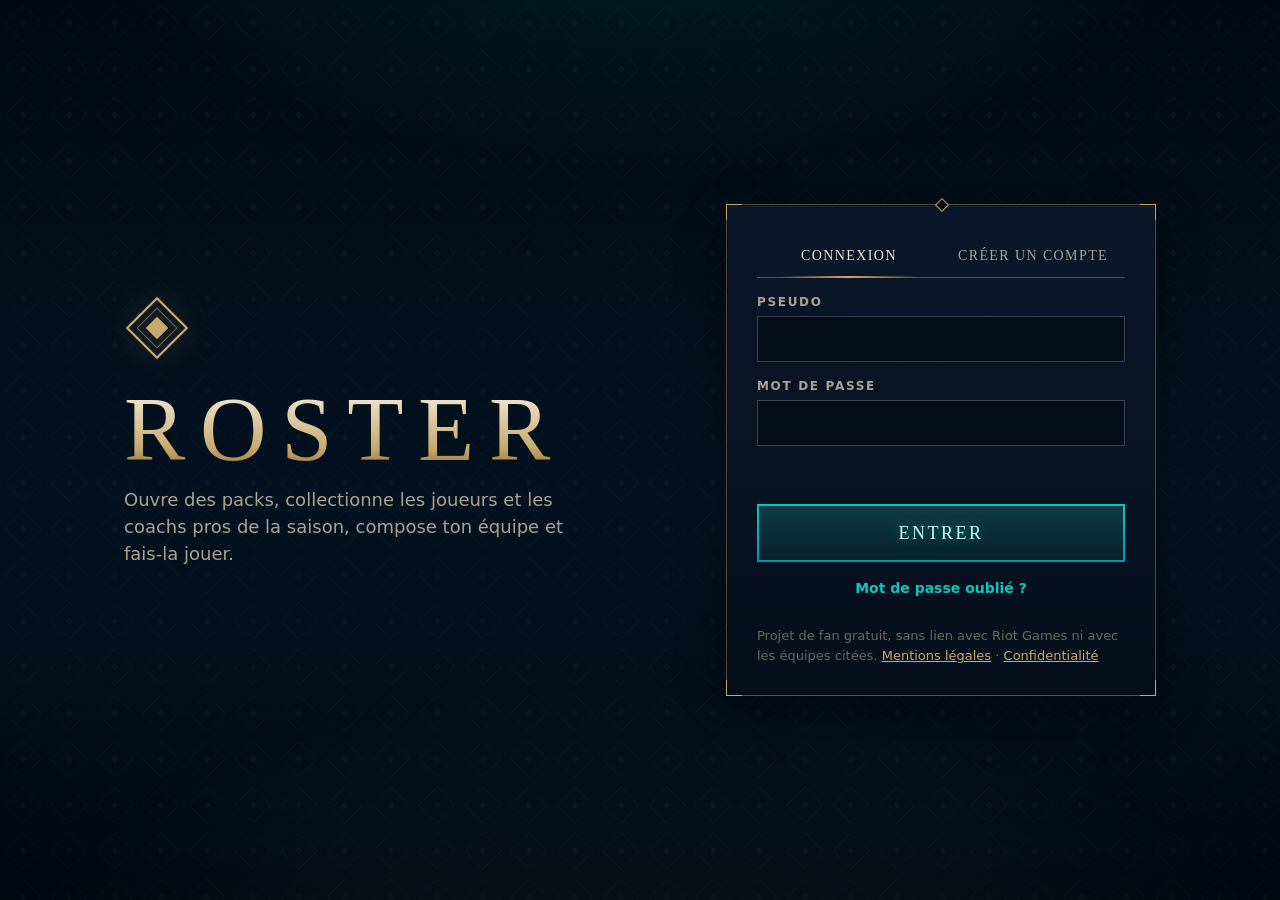
==== commit 537f45b2: "Roster : remontée automatique des bugs (anonyme) et leur liste dans le tableau de bord Co-Authored-B" ====
--- a/jeux/roster/index.html
+++ b/jeux/roster/index.html
@@ -94,6 +94,8 @@
 <div id="app"><div class="center"><div><div class="spin"></div>Chargement…</div></div></div>
 <div id="toasts" aria-live="polite"></div>
 <noscript><p style="padding:24px;text-align:center">Ce jeu a besoin de JavaScript pour fonctionner.</p></noscript>
+<script src="js/erreurs.js"></script>
+<script src="js/arrivee.js"></script>
 <script type="module" src="js/app.js"></script>
 </body>
 </html>
--- a/jeux/roster/style.css
+++ b/jeux/roster/style.css
@@ -789,7 +789,8 @@
 .sheet-card{display:grid;place-items:center;align-content:start;gap:22px}
 .sheet-card .card{--w:310px}
 .sheet-card .card .card-in{transition:transform .12s ease-out}
-.sheet-look{margin-top:12px;height:38px;padding:0 16px;font-size:13px}
+.sheet-look,.sheet-share{margin-top:12px;height:38px;padding:0 16px;font-size:13px}
+.sheet-share{margin-top:8px}
 
 /* ---------- l'examen d'une carte : seule sous la lumière, on la tourne et on la retourne du doigt ---------- */
 .insp{position:fixed;inset:0;z-index:80;display:flex;flex-direction:column;overflow:hidden;animation:fade .25s;-webkit-user-select:none;user-select:none;touch-action:none;
@@ -971,3 +972,6 @@
   .board td{font-size:15.5px}
   .hide-s{display:none}
 }
+
+/* une carte hors de l'écran est au repos : ses animations s'arrêtent là où elles en sont (watchCards, cards.js) */
+.card.still,.card.still *,.card.still::before,.card.still::after,.card.still *::before,.card.still *::after{animation-play-state:paused!important}
--- a/jeux/roster/habillage.css
+++ b/jeux/roster/habillage.css
@@ -515,3 +515,119 @@
   .soc-prof{flex-direction:column;align-items:stretch}
   .soc-prof .who-av{align-self:center}
 }
+
+/* ---------- le code de secours ---------- */
+.auth-link{align-self:center;margin-top:-6px;padding:6px 8px;border:0;background:none;color:var(--blue);font:600 14px/1.2 var(--text);cursor:pointer}
+.auth-link:hover{color:var(--blue-hi);text-decoration:underline}
+.rc-veil{position:fixed;inset:0;z-index:200;display:grid;place-items:center;padding:16px;background:rgba(1,10,19,.86)}
+.rc-box{width:100%;max-width:460px;padding:26px 24px;display:grid;gap:14px;border:1px solid var(--line2)}
+.rc-box h3{margin:0;font:400 24px/1.2 var(--title);letter-spacing:.06em;text-transform:uppercase;color:var(--gold-hi)}
+.rc-box p{margin:0;color:var(--mut);line-height:1.5}
+.rc-box b{color:var(--ink)}
+.rc-code{padding:16px 10px;border:1px solid var(--gold);background:var(--bg);color:var(--gold-hi);text-align:center;
+  font:600 clamp(15px,4.6vw,22px)/1.3 ui-monospace,"Cascadia Mono",Consolas,monospace;letter-spacing:.08em;white-space:nowrap;user-select:all}
+.rc-box .actions{display:flex;gap:10px;flex-wrap:wrap}
+.rc-box .actions .btn{flex:1}
+.rc-panel.rc-todo{border-color:var(--gold-mid);box-shadow:0 0 0 1px rgba(200,155,60,.35)}
+
+/* ---------- les succès (Profil) ---------- */
+.ach-head{display:flex;align-items:baseline;justify-content:space-between;gap:12px}
+.ach-head h3{margin:0}
+.ach-count{color:var(--mut);font:600 14px/1 var(--text)}
+.ach-count b{color:var(--gold-hi);font:400 22px/1 var(--title)}
+.ach-cat{margin:18px 0 8px;color:var(--mut);font:600 12px/1.2 var(--text);letter-spacing:.14em;text-transform:uppercase}
+.ach-grid{display:grid;grid-template-columns:repeat(auto-fill,minmax(min(100%,230px),1fr));gap:8px}
+.ach-tile{display:flex;gap:12px;align-items:flex-start;padding:10px 12px;border:1px solid var(--line);background:rgba(1,10,19,.45)}
+.ach-mark{flex:none;width:22px;height:22px;margin-top:2px;border:1px solid var(--line2);transform:rotate(45deg) scale(.8);background:rgba(1,10,19,.6)}
+.ach-txt{min-width:0}
+.ach-txt b{display:block;color:var(--mut);font:600 14px/1.25 var(--text)}
+.ach-txt small{display:block;color:var(--faint);font:13px/1.35 var(--text)}
+.ach-bar{display:block;height:4px;margin:7px 0 4px;background:rgba(200,170,110,.12)}
+.ach-bar i{display:block;height:100%;background:var(--gold-lo)}
+.ach-num{font-variant-numeric:tabular-nums}
+.ach-tile.done{border-color:rgba(200,170,110,.45);background:linear-gradient(90deg,rgba(200,155,60,.1),rgba(1,10,19,.45) 60%)}
+.ach-tile.done .ach-mark{border-color:var(--gold);background:linear-gradient(135deg,#f0e6d2,#c8aa6e 55%,#785a28);box-shadow:0 0 10px rgba(200,155,60,.45)}
+.ach-tile.done .ach-txt b{color:var(--gold-hi)}
+.ach-tile.done .ach-txt small{color:var(--mut)}
+
+/* ---------- le parrainage (Profil) ---------- */
+.ref-link{display:flex;flex-wrap:wrap;gap:10px;align-items:center;margin:12px 0 8px}
+.ref-link code{flex:1 1 220px;min-width:0;padding:10px 12px;border:1px solid var(--line2);background:rgba(1,10,19,.6);color:var(--gold-hi);
+  font:600 14px/1.3 ui-monospace,"Cascadia Mono",Consolas,monospace;overflow-wrap:anywhere;user-select:all}
+.ref-stats{margin:0;color:var(--mut)}
+.ref-stats b{color:var(--gold-hi)}
+.auth-form .hint.sponsor{padding:8px 10px;border:1px solid rgba(200,155,60,.4);background:rgba(200,155,60,.08);color:var(--ink)}
+
+/* ---------- les pronostics (écran Packs) ---------- */
+.pr-list{display:grid;gap:10px;grid-template-columns:repeat(auto-fill,minmax(min(100%,300px),1fr))}
+.pr-match{padding:12px 14px;border:1px solid var(--line);background:rgba(1,10,19,.45)}
+.pr-meta{display:flex;justify-content:space-between;gap:8px;margin-bottom:10px;color:var(--mut);font:600 12px/1.3 var(--text);letter-spacing:.06em}
+.pr-meta time{color:var(--gold);white-space:nowrap}
+.pr-vs{display:grid;grid-template-columns:1fr auto 1fr;gap:10px;align-items:center}
+.pr-vs>i{color:var(--faint);font:italic 13px/1 var(--text)}
+.pr-team{display:flex;flex-direction:column;align-items:center;gap:6px;padding:10px 6px;border:1px solid var(--line2);background:rgba(1,10,19,.6);color:var(--ink);cursor:pointer;transition:border-color .15s,background .15s}
+.pr-team:hover{border-color:var(--gold)}
+.pr-team b{font:600 14px/1 var(--text);letter-spacing:.06em}
+.pr-team.on{border-color:var(--gold);background:linear-gradient(180deg,rgba(200,155,60,.22),rgba(1,10,19,.6));box-shadow:0 0 12px rgba(200,155,60,.3)}
+.pr-logo{width:40px;height:40px;object-fit:contain;filter:drop-shadow(0 0 1px rgba(240,230,210,.7)) drop-shadow(0 0 6px rgba(240,230,210,.25))}
+.pr-code{display:grid;place-items:center;width:40px;height:40px;border:1px solid var(--line2);font:600 12px/1 var(--text);color:var(--mut)}
+.pr-scores{display:flex;flex-wrap:wrap;align-items:center;gap:6px;margin-top:10px;color:var(--mut);font:13px/1.2 var(--text)}
+.pr-score{min-width:44px;padding:6px 8px;border:1px solid var(--line2);background:none;color:var(--ink);font:600 13px/1 var(--text);cursor:pointer}
+.pr-score.on{border-color:var(--gold);color:var(--gold-hi);background:rgba(200,155,60,.15)}
+.pr-more{margin-top:10px}
+.pr-h3{margin:18px 0 8px;color:var(--mut);font:600 12px/1.2 var(--text);letter-spacing:.14em;text-transform:uppercase}
+.pr-past{display:grid;gap:6px;margin:0;padding:0;list-style:none}
+.pr-past li{display:flex;justify-content:space-between;gap:10px;padding:8px 10px;border-left:2px solid var(--line2);background:rgba(1,10,19,.35);color:var(--mut);font:14px/1.35 var(--text)}
+.pr-past li b{color:var(--ink)}
+.pr-past li em{font-style:normal;white-space:nowrap}
+.pr-past li.good{border-left-color:var(--gold)}.pr-past li.good em{color:var(--gold-hi)}
+.pr-past li.bad em{color:var(--faint)}
+.pr-total{margin:10px 0 0;color:var(--mut)}.pr-total b{color:var(--gold-hi)}
+
+/* ---------- la forme du moment ---------- */
+.card-form{display:block;margin:-.6cqw 0 .8cqw;font:800 5.4cqw/1 var(--text);letter-spacing:.02em;text-align:center}
+.card-form.up{color:#4be3a4;text-shadow:0 0 1.2cqw rgba(75,227,164,.55)}
+.card-form.down{color:#ff6b7f;text-shadow:0 0 1.2cqw rgba(255,107,127,.45)}
+.chip.form-up{border-color:rgba(75,227,164,.6);color:#8ff0c6}
+.chip.form-down{border-color:rgba(255,107,127,.55);color:#ffa3af}
+
+/* ---------- pronostics : en direct, et bientôt ---------- */
+.pr-live{display:grid;gap:6px;margin:0 0 12px}
+.pr-live p{display:flex;align-items:center;gap:10px;margin:0;padding:9px 12px;border-left:2px solid #e84057;background:rgba(232,64,87,.08);color:var(--mut);font:14px/1.35 var(--text)}
+.pr-live b{color:#ff8a9a;font-size:12px;letter-spacing:.08em;text-transform:uppercase;white-space:nowrap}
+.pr-live strong{color:var(--ink)}
+.pr-dot{flex:none;width:8px;height:8px;border-radius:50%;background:#e84057;box-shadow:0 0 8px #e84057;animation:prPulse 1.6s ease-in-out infinite}
+@keyframes prPulse{50%{opacity:.35}}
+body:not(.fx) .pr-dot{animation:none}
+@media (prefers-reduced-motion:reduce){.pr-dot{animation:none}}
+.pr-soon{display:grid;gap:6px;margin:0;padding:0;list-style:none}
+.pr-soon li{display:flex;justify-content:space-between;gap:10px;padding:8px 10px;border-left:2px solid var(--line2);background:rgba(1,10,19,.35);color:var(--mut);font:14px/1.35 var(--text)}
+.pr-soon time{color:var(--gold);white-space:nowrap;font-size:13px}
+.pr-note{margin:8px 0 0;color:var(--faint);font-size:13px}
+/* sur ordinateur : le match en direct à droite de la présentation, les matchs à venir en colonnes */
+@media (min-width:861px){
+  .pr-head{display:flex;align-items:flex-start;justify-content:space-between;gap:24px;margin-bottom:14px}
+  .pr-head .ms-sub{flex:1;margin-bottom:0}
+  .pr-head .pr-live{flex:none;width:min(380px,42%);margin:-8px 0 0}
+  .pr-soon{grid-template-columns:repeat(auto-fill,minmax(300px,1fr))}
+}
+
+/* ---------- « En direct » : sur ordinateur, une fine bande sous la barre du haut, à droite (js/direct.js) ---------- */
+.live-tab{position:absolute;top:calc(100% + 6px);right:max(22px,env(safe-area-inset-right));z-index:21;border:1px solid var(--line2);border-left:2px solid #e84057;
+  background:linear-gradient(180deg,rgba(10,22,38,.97),rgba(2,12,23,.97));box-shadow:0 8px 22px rgba(0,0,0,.5)}
+.live-tab[hidden]{display:none}
+.lt-link{display:flex;align-items:center;gap:10px;height:30px;padding:0 30px 0 10px;color:var(--mut);text-decoration:none;white-space:nowrap}
+.lt-link:hover{background:rgba(232,64,87,.07)}
+.lt-live{color:#ff8a9a;font:700 11px/1 var(--text);letter-spacing:.1em;text-transform:uppercase}
+.lt-score{display:flex;align-items:center;gap:8px}
+.lt-team{display:flex;align-items:center;gap:5px;color:var(--ink);font:700 13px/1 var(--text);letter-spacing:.04em}
+.lt-team:last-child{flex-direction:row-reverse}
+.lt-logo{width:18px;height:18px;object-fit:contain;flex:none}
+.lt-score strong{color:var(--gold-hi);font:700 14px/1 var(--text)}
+.lt-foot{color:var(--faint);font-size:12px}
+.lt-close{position:absolute;top:50%;right:4px;width:22px;height:22px;margin-top:-11px;padding:0;border:0;background:none;color:var(--faint);font-size:17px;line-height:1;cursor:pointer}
+.lt-close:hover{color:var(--ink)}
+@media (max-width:860px){.live-tab{display:none}}
+.pr-live p>span{display:flex;flex-wrap:wrap;align-items:baseline;column-gap:6px}
+.pr-live small{flex-basis:100%;color:var(--faint);font-size:12.5px}
+#prono{scroll-margin-top:calc(var(--top) + 46px)}
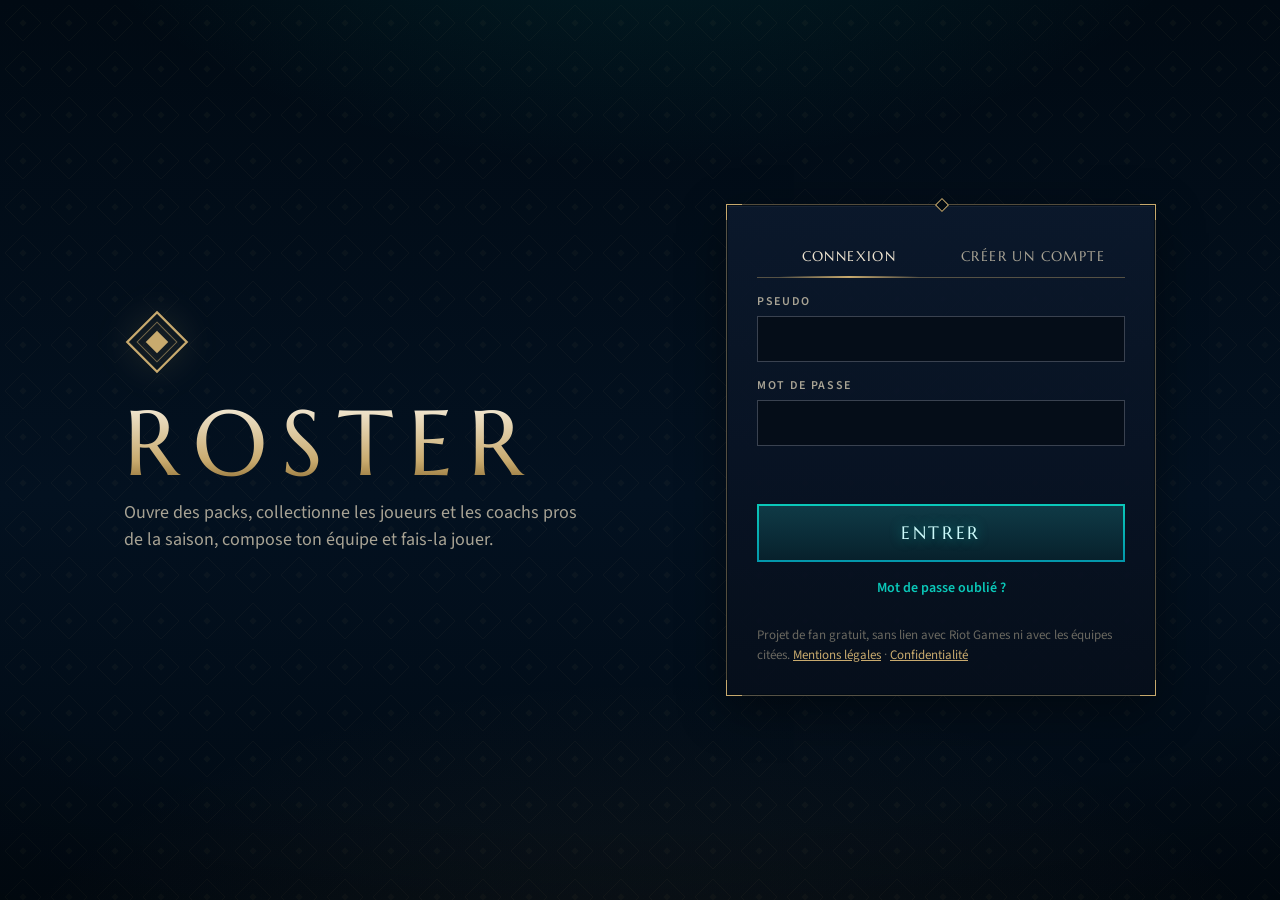
==== commit 560a7577: "Roster : mises en conformité juridique et cinq packs au départ - Polices hébergées sur le site (plus" ====
--- a/jeux/roster/index.html
+++ b/jeux/roster/index.html
@@ -6,7 +6,7 @@
 <meta name="theme-color" content="#010a13">
 <meta name="color-scheme" content="dark">
 <!-- la page ne charge de code que depuis ce site, et ne parle qu'au serveur du jeu (même adresse que dans js/config.js) -->
-<meta http-equiv="Content-Security-Policy" content="default-src 'self'; script-src 'self'; style-src 'self' 'unsafe-inline' https://fonts.googleapis.com; font-src https://fonts.gstatic.com; img-src 'self' data: https://ddragon.leagueoflegends.com https://static.wikia.nocookie.net; connect-src 'self' https://jeu-cartes.jeu-cartes-serveur.workers.dev http://127.0.0.1:8787; frame-src https://www.youtube-nocookie.com; base-uri 'none'; form-action 'none'">
+<meta http-equiv="Content-Security-Policy" content="default-src 'self'; script-src 'self'; style-src 'self' 'unsafe-inline'; font-src 'self'; img-src 'self' data: https://ddragon.leagueoflegends.com https://static.wikia.nocookie.net; connect-src 'self' https://jeu-cartes.jeu-cartes-serveur.workers.dev http://127.0.0.1:8787; frame-src https://www.youtube-nocookie.com; base-uri 'none'; form-action 'none'">
 <title>Roster · Bcorps Labs</title>
 <meta name="description" content="Jeu de cartes e-sport : ouvre des packs, collectionne les joueurs pros de la saison et fais-les s'affronter.">
 <link rel="icon" type="image/png" href="img/favicon-64.png">
@@ -24,10 +24,8 @@
 <meta property="og:url" content="https://bcorpslabs.com/jeux/roster/">
 <meta property="og:type" content="website">
 <meta name="twitter:card" content="summary">
-<link rel="preconnect" href="https://fonts.googleapis.com">
-<link rel="preconnect" href="https://fonts.gstatic.com" crossorigin>
 <link rel="preconnect" href="https://static.wikia.nocookie.net">
-<link rel="stylesheet" href="https://fonts.googleapis.com/css2?family=Marcellus&family=Mrs+Saint+Delafield&family=Source+Sans+3:wght@400;600;700&display=swap">
+<link rel="stylesheet" href="fonts/polices.css">
 <link rel="stylesheet" href="style.css">
 <link rel="stylesheet" href="pack.css">
 <link rel="stylesheet" href="combat.css">
--- a/jeux/roster/fonts/polices.css
+++ b/jeux/roster/fonts/polices.css
@@ -0,0 +1,119 @@
+/* Les polices du jeu, servies par le site lui-même (et non plus par Google Fonts : aucun visiteur n'est ainsi
+   envoyé chez Google). Marcellus, Mrs Saint Delafield et Source Sans 3 : licence SIL Open Font License 1.1 (LICENCES.txt). */
+/* Marcellus 400, latin-ext */
+@font-face {
+  font-family: 'Marcellus';
+  font-style: normal;
+  font-weight: 400;
+  font-display: swap;
+  src: url(marcellus-latin-ext-0.woff2) format('woff2');
+  unicode-range: U+0100-02BA, U+02BD-02C5, U+02C7-02CC, U+02CE-02D7, U+02DD-02FF, U+0304, U+0308, U+0329, U+1D00-1DBF, U+1E00-1E9F, U+1EF2-1EFF, U+2020, U+20A0-20AB, U+20AD-20C4, U+2113, U+2C60-2C7F, U+A720-A7FF;
+}
+/* Marcellus 400, latin */
+@font-face {
+  font-family: 'Marcellus';
+  font-style: normal;
+  font-weight: 400;
+  font-display: swap;
+  src: url(marcellus-latin-1.woff2) format('woff2');
+  unicode-range: U+0000-00FF, U+0131, U+0152-0153, U+02BB-02BC, U+02C6, U+02DA, U+02DC, U+0304, U+0308, U+0329, U+2000-206F, U+20AC, U+2122, U+2191, U+2193, U+2212, U+2215, U+FEFF, U+FFFD;
+}
+/* Mrs Saint Delafield 400, latin-ext */
+@font-face {
+  font-family: 'Mrs Saint Delafield';
+  font-style: normal;
+  font-weight: 400;
+  font-display: swap;
+  src: url(mrs-saint-delafield-latin-ext-2.woff2) format('woff2');
+  unicode-range: U+0100-02BA, U+02BD-02C5, U+02C7-02CC, U+02CE-02D7, U+02DD-02FF, U+0304, U+0308, U+0329, U+1D00-1DBF, U+1E00-1E9F, U+1EF2-1EFF, U+2020, U+20A0-20AB, U+20AD-20C4, U+2113, U+2C60-2C7F, U+A720-A7FF;
+}
+/* Mrs Saint Delafield 400, latin */
+@font-face {
+  font-family: 'Mrs Saint Delafield';
+  font-style: normal;
+  font-weight: 400;
+  font-display: swap;
+  src: url(mrs-saint-delafield-latin-3.woff2) format('woff2');
+  unicode-range: U+0000-00FF, U+0131, U+0152-0153, U+02BB-02BC, U+02C6, U+02DA, U+02DC, U+0304, U+0308, U+0329, U+2000-206F, U+20AC, U+2122, U+2191, U+2193, U+2212, U+2215, U+FEFF, U+FFFD;
+}
+/* Source Sans 3 400, vietnamese */
+@font-face {
+  font-family: 'Source Sans 3';
+  font-style: normal;
+  font-weight: 400;
+  font-display: swap;
+  src: url(source-sans-3-vietnamese-4.woff2) format('woff2');
+  unicode-range: U+0102-0103, U+0110-0111, U+0128-0129, U+0168-0169, U+01A0-01A1, U+01AF-01B0, U+0300-0301, U+0303-0304, U+0308-0309, U+0323, U+0329, U+1EA0-1EF9, U+20AB;
+}
+/* Source Sans 3 400, latin-ext */
+@font-face {
+  font-family: 'Source Sans 3';
+  font-style: normal;
+  font-weight: 400;
+  font-display: swap;
+  src: url(source-sans-3-latin-ext-5.woff2) format('woff2');
+  unicode-range: U+0100-02BA, U+02BD-02C5, U+02C7-02CC, U+02CE-02D7, U+02DD-02FF, U+0304, U+0308, U+0329, U+1D00-1DBF, U+1E00-1E9F, U+1EF2-1EFF, U+2020, U+20A0-20AB, U+20AD-20C4, U+2113, U+2C60-2C7F, U+A720-A7FF;
+}
+/* Source Sans 3 400, latin */
+@font-face {
+  font-family: 'Source Sans 3';
+  font-style: normal;
+  font-weight: 400;
+  font-display: swap;
+  src: url(source-sans-3-latin-6.woff2) format('woff2');
+  unicode-range: U+0000-00FF, U+0131, U+0152-0153, U+02BB-02BC, U+02C6, U+02DA, U+02DC, U+0304, U+0308, U+0329, U+2000-206F, U+20AC, U+2122, U+2191, U+2193, U+2212, U+2215, U+FEFF, U+FFFD;
+}
+/* Source Sans 3 600, vietnamese */
+@font-face {
+  font-family: 'Source Sans 3';
+  font-style: normal;
+  font-weight: 600;
+  font-display: swap;
+  src: url(source-sans-3-vietnamese-4.woff2) format('woff2');
+  unicode-range: U+0102-0103, U+0110-0111, U+0128-0129, U+0168-0169, U+01A0-01A1, U+01AF-01B0, U+0300-0301, U+0303-0304, U+0308-0309, U+0323, U+0329, U+1EA0-1EF9, U+20AB;
+}
+/* Source Sans 3 600, latin-ext */
+@font-face {
+  font-family: 'Source Sans 3';
+  font-style: normal;
+  font-weight: 600;
+  font-display: swap;
+  src: url(source-sans-3-latin-ext-5.woff2) format('woff2');
+  unicode-range: U+0100-02BA, U+02BD-02C5, U+02C7-02CC, U+02CE-02D7, U+02DD-02FF, U+0304, U+0308, U+0329, U+1D00-1DBF, U+1E00-1E9F, U+1EF2-1EFF, U+2020, U+20A0-20AB, U+20AD-20C4, U+2113, U+2C60-2C7F, U+A720-A7FF;
+}
+/* Source Sans 3 600, latin */
+@font-face {
+  font-family: 'Source Sans 3';
+  font-style: normal;
+  font-weight: 600;
+  font-display: swap;
+  src: url(source-sans-3-latin-6.woff2) format('woff2');
+  unicode-range: U+0000-00FF, U+0131, U+0152-0153, U+02BB-02BC, U+02C6, U+02DA, U+02DC, U+0304, U+0308, U+0329, U+2000-206F, U+20AC, U+2122, U+2191, U+2193, U+2212, U+2215, U+FEFF, U+FFFD;
+}
+/* Source Sans 3 700, vietnamese */
+@font-face {
+  font-family: 'Source Sans 3';
+  font-style: normal;
+  font-weight: 700;
+  font-display: swap;
+  src: url(source-sans-3-vietnamese-4.woff2) format('woff2');
+  unicode-range: U+0102-0103, U+0110-0111, U+0128-0129, U+0168-0169, U+01A0-01A1, U+01AF-01B0, U+0300-0301, U+0303-0304, U+0308-0309, U+0323, U+0329, U+1EA0-1EF9, U+20AB;
+}
+/* Source Sans 3 700, latin-ext */
+@font-face {
+  font-family: 'Source Sans 3';
+  font-style: normal;
+  font-weight: 700;
+  font-display: swap;
+  src: url(source-sans-3-latin-ext-5.woff2) format('woff2');
+  unicode-range: U+0100-02BA, U+02BD-02C5, U+02C7-02CC, U+02CE-02D7, U+02DD-02FF, U+0304, U+0308, U+0329, U+1D00-1DBF, U+1E00-1E9F, U+1EF2-1EFF, U+2020, U+20A0-20AB, U+20AD-20C4, U+2113, U+2C60-2C7F, U+A720-A7FF;
+}
+/* Source Sans 3 700, latin */
+@font-face {
+  font-family: 'Source Sans 3';
+  font-style: normal;
+  font-weight: 700;
+  font-display: swap;
+  src: url(source-sans-3-latin-6.woff2) format('woff2');
+  unicode-range: U+0000-00FF, U+0131, U+0152-0153, U+02BB-02BC, U+02C6, U+02DA, U+02DC, U+0304, U+0308, U+0329, U+2000-206F, U+20AC, U+2122, U+2191, U+2193, U+2212, U+2215, U+FEFF, U+FFFD;
+}
--- a/jeux/roster/pack.css
+++ b/jeux/roster/pack.css
@@ -281,3 +281,12 @@
   .op-foot .actions .btn{flex:1;min-width:0;max-width:340px;height:52px;padding:0 8px;font-size:15px;letter-spacing:.07em}
   .op-info{font-size:15px}
 }
+/* avant le lecteur : le bouton qui le lance (YouTube n'est contacté qu'à la demande du joueur) */
+.op-song-ask{position:absolute;left:max(14px,env(safe-area-inset-left));bottom:calc(120px + env(safe-area-inset-bottom));z-index:60}
+.op-song-ask button{display:flex;align-items:center;gap:10px;max-width:240px;padding:10px 14px;border:1px solid var(--gold-lo);background:rgba(1,10,19,.82);color:var(--ink);text-align:left;cursor:pointer}
+.op-song-ask button:hover{border-color:var(--gold)}
+.op-song-ask svg{flex:none;width:18px;height:18px;color:var(--gold)}
+.op-song-ask span{display:grid;gap:2px}
+.op-song-ask b{font:600 13px/1.25 var(--text)}
+.op-song-ask small{color:var(--faint);font-size:11.5px}
+@media (max-width:860px){.op-song-ask{bottom:calc(112px + env(safe-area-inset-bottom))}.op-song-ask button{max-width:200px}}
--- a/jeux/roster/habillage.css
+++ b/jeux/roster/habillage.css
@@ -631,3 +631,153 @@
 .pr-live p>span{display:flex;flex-wrap:wrap;align-items:baseline;column-gap:6px}
 .pr-live small{flex-basis:100%;color:var(--faint);font-size:12.5px}
 #prono{scroll-margin-top:calc(var(--top) + 46px)}
+
+/* ---------- l'événement du moment (js/evenement.js) : le Mondial 2026 ---------- */
+.missions.event{position:relative;padding:22px 22px 20px;border:1px solid var(--line2);
+  background:radial-gradient(120% 140% at 100% 0,rgba(10,200,185,.12),transparent 55%),radial-gradient(90% 120% at 0 100%,rgba(200,155,60,.14),transparent 60%),linear-gradient(180deg,#0b1a2e,#06111f)}
+.missions.event::before{content:"";position:absolute;inset:-1px -1px auto;height:2px;background:linear-gradient(90deg,transparent,var(--gold),var(--blue),transparent)}
+.ev-head{display:grid;grid-template-columns:auto 1fr;gap:6px 22px;align-items:center;margin-bottom:16px}
+.ev-mark{grid-row:span 2;display:grid;justify-items:center;padding:10px 16px;border:1px solid var(--gold-lo);background:rgba(1,10,19,.55)}
+.ev-mark span{color:var(--blue);font:600 10.5px/1 var(--text);letter-spacing:.24em;text-transform:uppercase}
+.ev-mark b{margin-top:6px;color:var(--gold-hi);font:400 26px/1 var(--title);letter-spacing:.08em;text-transform:uppercase;white-space:nowrap;text-shadow:0 0 18px rgba(200,155,60,.35)}
+.ev-lead{margin:0;color:var(--mut);font-size:14.5px;line-height:1.45}
+.ev-lead b{color:var(--gold-hi);font-weight:600}
+.ev-when{margin:0;color:var(--gold);font:600 12.5px/1.3 var(--text);letter-spacing:.06em}
+.missions.event .ms.bonus{border-left-color:var(--blue)}
+@media (max-width:860px){
+  .missions.event{padding:18px 14px 16px}
+  .ev-head{grid-template-columns:1fr}
+  .ev-mark{grid-row:auto;justify-self:start;justify-items:start}
+}
+/* un titre de profil gagné à un événement */
+.badge-title{display:inline-flex;align-items:center;gap:6px;padding:3px 9px 3px 7px;border:1px solid var(--gold-lo);background:linear-gradient(180deg,rgba(200,155,60,.16),rgba(200,155,60,.04));
+  color:var(--gold-hi);font:600 11.5px/1.2 var(--text);letter-spacing:.08em;text-transform:uppercase;white-space:nowrap;vertical-align:middle}
+.badge-title i{width:9px;height:9px;transform:rotate(45deg);background:linear-gradient(135deg,#f6e7b8,#c89b3c);box-shadow:0 0 6px rgba(200,155,60,.6)}
+.pf-badges{margin-top:8px}
+/* un gros match des Worlds : gains doublés */
+.pr-x2{margin-left:6px;padding:1px 6px;border:1px solid var(--blue-lo);color:var(--blue-hi);font:700 11px/1.3 var(--text);letter-spacing:.04em;white-space:nowrap}
+.pr-match.big{border-color:var(--blue-lo)}
+
+/* ---------- le tutoriel de la première partie (js/tuto.js) ---------- */
+.tuto-ring{position:fixed;z-index:45;pointer-events:none;border:2px solid var(--blue);box-shadow:0 0 0 4px rgba(10,200,185,.18),0 0 26px rgba(10,200,185,.55);
+  transition:left .25s,top .25s,width .25s,height .25s;animation:tutoPulse 1.8s ease-in-out infinite}
+@keyframes tutoPulse{50%{box-shadow:0 0 0 7px rgba(10,200,185,.08),0 0 34px rgba(10,200,185,.7)}}
+body:not(.fx) .tuto-ring{animation:none;transition:none}
+@media (prefers-reduced-motion:reduce){.tuto-ring{animation:none;transition:none}}
+.tuto-bubble{position:fixed;z-index:46;padding:14px 16px 12px;border:1px solid var(--blue-lo);border-top:2px solid var(--blue);
+  background:linear-gradient(180deg,#0d2133,#071322);box-shadow:0 16px 40px rgba(0,0,0,.6);color:var(--ink);transition:left .25s,top .25s}
+body:not(.fx) .tuto-bubble{transition:none}
+.tuto-ring[hidden],.tuto-bubble[hidden]{display:none}
+.tuto-n{display:block;margin-bottom:6px;color:var(--blue);font:700 11px/1 var(--text);letter-spacing:.16em;text-transform:uppercase}
+.tuto-bubble p{margin:0;font-size:15px;line-height:1.45}
+.tuto-act{display:flex;align-items:center;justify-content:space-between;gap:12px;margin-top:12px}
+.tuto-act .btn{height:34px;padding:0 16px;font-size:13px}
+.tuto-skip{margin-left:auto;padding:4px 0;border:0;background:none;color:var(--faint);font:13px/1.2 var(--text);text-decoration:underline;cursor:pointer}
+.tuto-skip:hover{color:var(--mut)}
+
+/* ---------- les sous-catégories d'une page chargée (Packs, Jouer, Profil) ---------- */
+.subnav{display:flex;gap:4px;margin:0 0 26px;border-bottom:1px solid var(--line2);overflow-x:auto;scrollbar-width:none}
+.subnav::-webkit-scrollbar{display:none}
+.subnav a{position:relative;flex:0 0 auto;display:flex;align-items:center;gap:7px;height:46px;padding:0 18px;color:var(--mut);text-decoration:none;
+  font:400 15px/1 var(--title);letter-spacing:.1em;text-transform:uppercase;white-space:nowrap;transition:color .15s}
+.subnav a:hover{color:var(--gold-hi)}
+.subnav a.on{color:var(--gold-hi)}
+.subnav a.on::after{content:"";position:absolute;left:10%;right:10%;bottom:-1px;height:2px;background:linear-gradient(90deg,transparent,var(--gold),transparent)}
+body.fx .subnav a.on::after{animation:segIn .3s cubic-bezier(.2,.75,.25,1)}
+.subnav .pip{width:7px;height:7px;border-radius:50%;background:var(--blue);box-shadow:0 0 8px var(--blue)}
+.subnav .pip[hidden]{display:none}
+@media (max-width:860px){
+  .subnav{margin:-6px -16px 20px;padding:0 6px}
+  .subnav a{flex:1 0 auto;justify-content:center;height:44px;padding:0 12px;font-size:13.5px;letter-spacing:.08em}
+}
+/* sous l'équipe : le chemin vers les adversaires */
+.sq-next{display:flex;align-items:center;justify-content:space-between;gap:14px;margin-top:16px;padding:16px 20px;color:var(--mut);text-decoration:none;font-size:15px}
+.sq-next b{color:var(--gold-hi);font-weight:600}
+.sq-next i{color:var(--gold);font:400 26px/1 var(--title);font-style:normal}
+.sq-next:hover{border-color:var(--gold-lo)}
+
+/* ---------- la présentation publique, sous la connexion (js/accueil-public.js) ---------- */
+.pub{width:100%;max-width:1080px;margin:0 auto;padding:10px 24px 60px}
+.pub-live{display:flex;align-items:center;justify-content:center;gap:10px;margin:0 0 26px;color:var(--mut);font-size:15px}
+.pub-live b{color:#ff8a9a;font-size:12px;letter-spacing:.1em;text-transform:uppercase}
+.pub-live strong{color:var(--ink)}
+.pub-title{margin:0 0 10px;text-align:center;color:var(--gold-hi);font:400 clamp(24px,3.4vw,34px)/1.2 var(--title);letter-spacing:.06em;text-transform:uppercase}
+.pub-lead{max-width:640px;margin:0 auto 28px;text-align:center;color:var(--mut);font-size:16.5px;line-height:1.5}
+.pub-grid{display:grid;grid-template-columns:repeat(auto-fit,minmax(min(100%,240px),1fr));gap:14px}
+.pub-card{padding:20px 20px 18px;border-top:2px solid var(--gold-lo)}
+.pub-card b{display:block;margin-bottom:8px;color:var(--gold-hi);font:400 17px/1.2 var(--title);letter-spacing:.06em;text-transform:uppercase}
+.pub-card p{margin:0;color:var(--mut);font-size:15px;line-height:1.5}
+.pub-cta{display:flex;justify-content:center;margin-top:30px}
+@media (max-width:860px){.pub{padding:0 16px 48px}}
+
+/* ---------- l'équipe type de la semaine (js/equipe-type.js) ---------- */
+.tw{margin-top:34px}
+.tw-grid{display:grid;grid-template-columns:repeat(5,minmax(0,1fr));gap:14px;margin-bottom:14px}
+.tw-card{display:grid;justify-items:center;gap:6px;text-align:center}
+.tw-card .card{--w:100%;max-width:200px}
+.tw-card:not(.own) .card{filter:grayscale(.55) brightness(.8)}
+.tw-role{color:var(--blue);font:700 11px/1 var(--text);letter-spacing:.16em;text-transform:uppercase}
+.tw-stats{margin:0;color:var(--mut);font-size:12.5px;line-height:1.35}
+.tw-stats b{color:var(--ink)}
+.tw-tag{color:var(--gold);font-size:12px}
+.tw-tag i{color:var(--faint);font-style:normal}
+.tw-goal{grid-column:1/-1}
+.tw-steps{display:flex;gap:14px;flex-wrap:wrap;margin-top:6px;color:var(--faint);font-size:13px}
+.tw-step{display:inline-flex;align-items:center;gap:6px}
+.tw-step i{display:grid;place-items:center;width:18px;height:18px;border:1px solid var(--line2);font:700 11px/1 var(--text);font-style:normal}
+.tw-step.on{color:var(--ink)}
+.tw-step.on i{border-color:var(--blue);background:rgba(10,200,185,.15);color:var(--blue-hi)}
+@media (max-width:860px){.tw-grid{grid-template-columns:repeat(5,minmax(150px,1fr));overflow-x:auto;padding-bottom:6px;scroll-snap-type:x mandatory}.tw-card{scroll-snap-align:start}}
+
+/* ---------- la saison du classé (js/saisons.js) ---------- */
+.season{margin-bottom:22px}
+.ss-head{display:grid;grid-template-columns:1fr auto;gap:22px;align-items:center;padding:20px 22px;border-left:2px solid var(--blue)}
+.ss-head .label{color:var(--blue)}
+.ss-head b{display:block;margin:6px 0 8px;color:var(--gold-hi);font:400 22px/1.1 var(--title);letter-spacing:.06em;text-transform:uppercase}
+.ss-head p{margin:0;max-width:560px;color:var(--mut);font-size:14.5px;line-height:1.45}
+.ss-mine{display:grid;justify-items:end;gap:4px;text-align:right}
+.ss-mine span{color:var(--faint);font-size:12px;letter-spacing:.1em;text-transform:uppercase}
+.ss-mine b{margin:0;font-size:20px}
+.ss-mine em{font-style:normal;color:var(--mut);font-size:14px}
+.ss-mine strong{color:var(--gold-hi)}
+.ss-mine small{color:var(--faint);font-size:12.5px}
+.ss-table ul{display:grid;grid-template-columns:repeat(auto-fill,minmax(200px,1fr));gap:6px 18px}
+.ss-table li{display:flex;justify-content:space-between;gap:10px}
+.ss-table li.me{color:var(--gold-hi)}
+.ss-past{display:grid;gap:6px;margin:0;padding:0;list-style:none}
+.ss-past li{display:flex;justify-content:space-between;gap:12px;padding:8px 10px;border-left:2px solid var(--line2);background:rgba(1,10,19,.35);color:var(--mut);font-size:14px}
+.ss-past li b{color:var(--ink)}.ss-past li em{font-style:normal}.ss-past li strong{color:var(--gold-hi);white-space:nowrap}
+@media (max-width:860px){.ss-head{grid-template-columns:1fr}.ss-mine{justify-items:start;text-align:left}}
+
+/* ---------- les albums d'équipes (app.js) ---------- */
+.ros-album{display:flex;align-items:center;margin-left:auto}
+.alb{padding:3px 9px;border:1px solid var(--line2);color:var(--mut);font:600 12px/1.2 var(--text);white-space:nowrap}
+.alb.done{border-color:var(--gold-lo);color:var(--gold-hi);background:rgba(200,155,60,.1)}
+.alb-claim{height:32px;padding:0 12px;font-size:12.5px}
+.albums-done{margin-top:34px}
+.alb-logos{display:flex;flex-wrap:wrap;gap:10px}
+.alb-logos span{display:grid;place-items:center;width:56px;height:56px;border:1px solid var(--gold-lo);background:rgba(1,10,19,.5)}
+.alb-logos .logo{width:40px;height:40px;object-fit:contain}
+.alb-near{color:var(--mut);font-size:14px}
+.alb-near b{color:var(--ink)}
+@media (max-width:860px){.ros-album{margin-left:0}}
+
+/* ---------- « Pendant ton absence » (js/recap.js) ---------- */
+.recap{display:grid;gap:8px;margin:6px 0 18px;padding:0;list-style:none}
+.recap li{display:flex;align-items:center;justify-content:space-between;gap:14px;padding:12px 14px;border-left:2px solid var(--gold-lo);background:rgba(1,10,19,.45);font-size:15px}
+.recap li b{color:var(--gold-hi);white-space:nowrap}
+.recap .btn{flex:none;height:34px;padding:0 14px;font-size:13px}
+.recap-box{max-width:520px}
+
+/* ---------- installer l'appli : la bannière du téléphone (js/installer.js) ---------- */
+.inst-banner{display:flex;align-items:center;gap:12px;margin:0 0 24px;padding:12px 12px 12px 16px;border:1px solid var(--blue-lo);background:rgba(10,200,185,.07);font-size:14.5px}
+.inst-banner[hidden]{display:none}
+.inst-banner span{flex:1}
+.inst-banner b{color:var(--blue-hi)}
+.inst-banner .btn{flex:none;height:34px;padding:0 12px;font-size:13px}
+.inst-x{flex:none;width:28px;height:28px;padding:0;border:0;background:none;color:var(--faint);font-size:20px;cursor:pointer}
+
+/* ---------- pronostic « joueur du match » (js/pronostics.js) ---------- */
+.pr-mvp{display:flex;align-items:center;justify-content:space-between;gap:10px;margin-top:10px;color:var(--mut);font-size:13.5px}
+.pr-mvp b{color:var(--gold-hi)}
+.pr-mvp select{min-width:0;max-width:62%;height:34px;padding:0 8px;border:1px solid var(--line2);background:#050d18;color:var(--ink);font:14px var(--text)}
